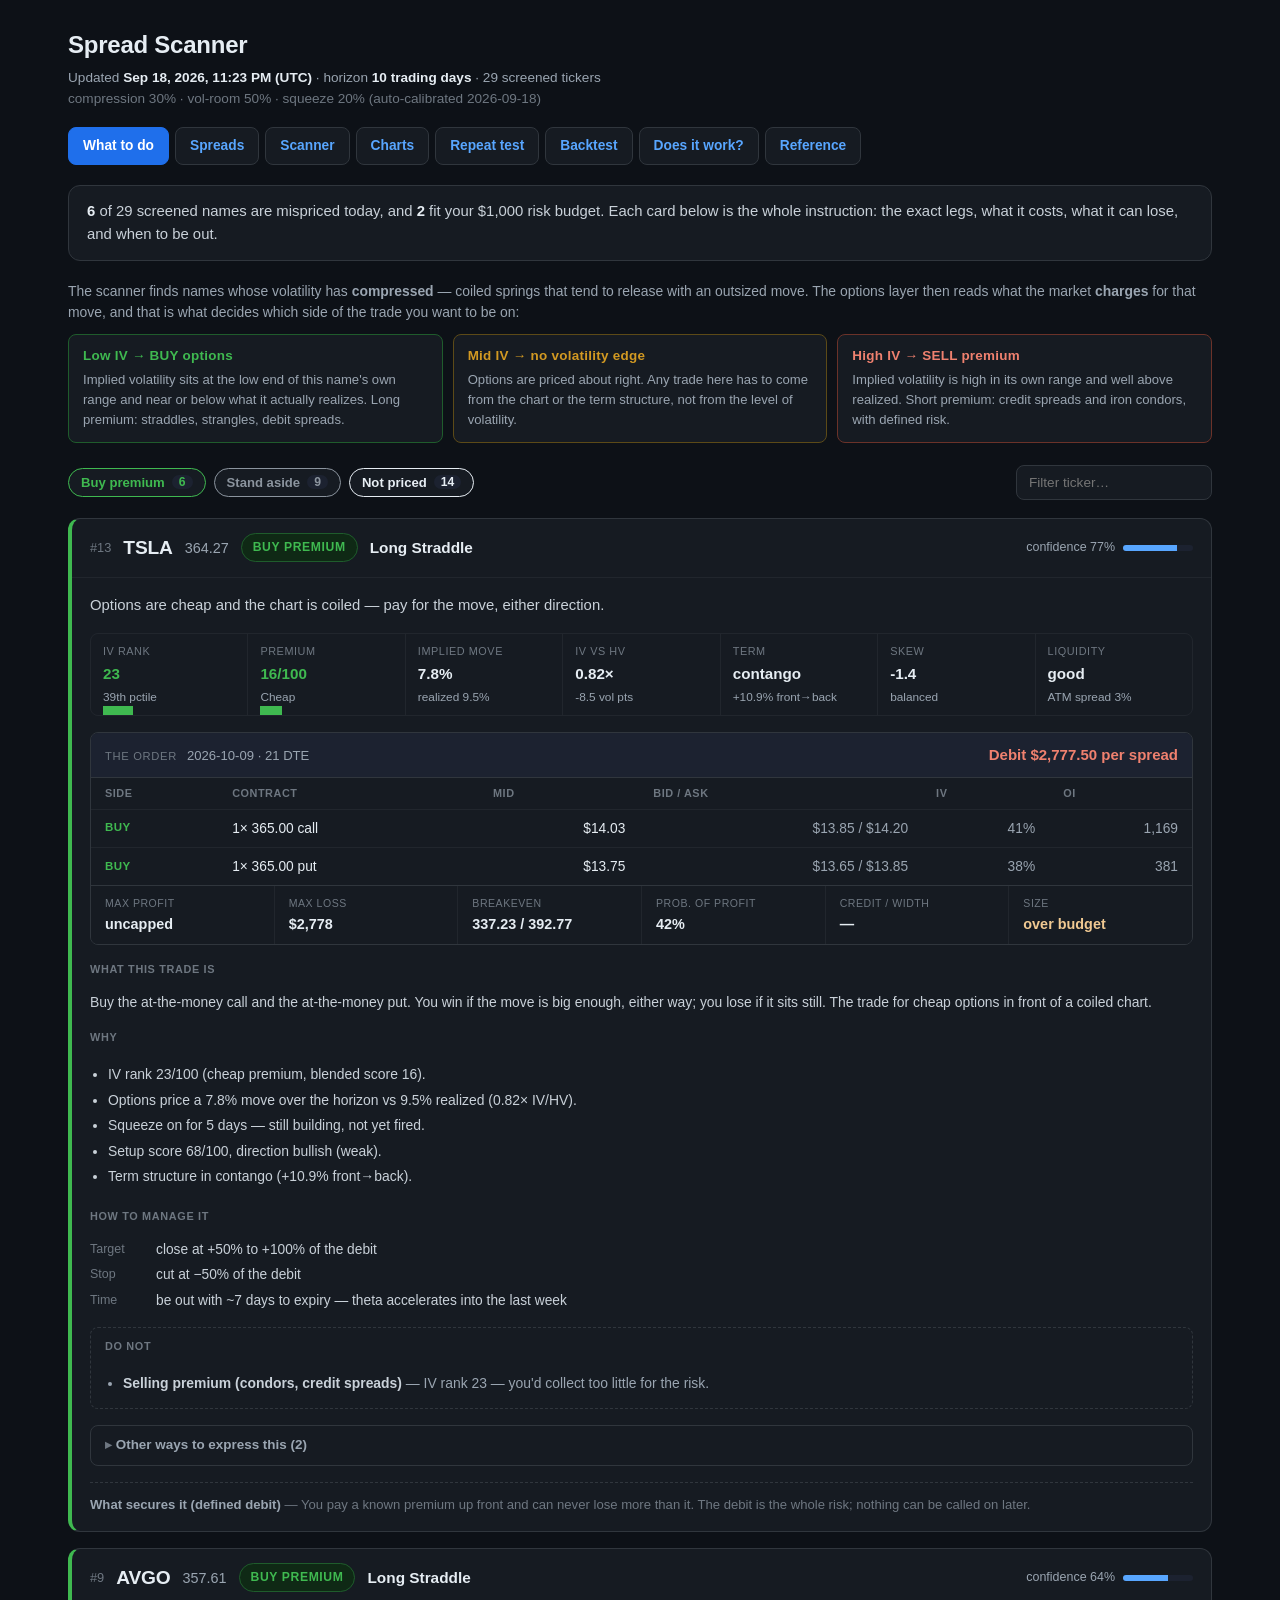
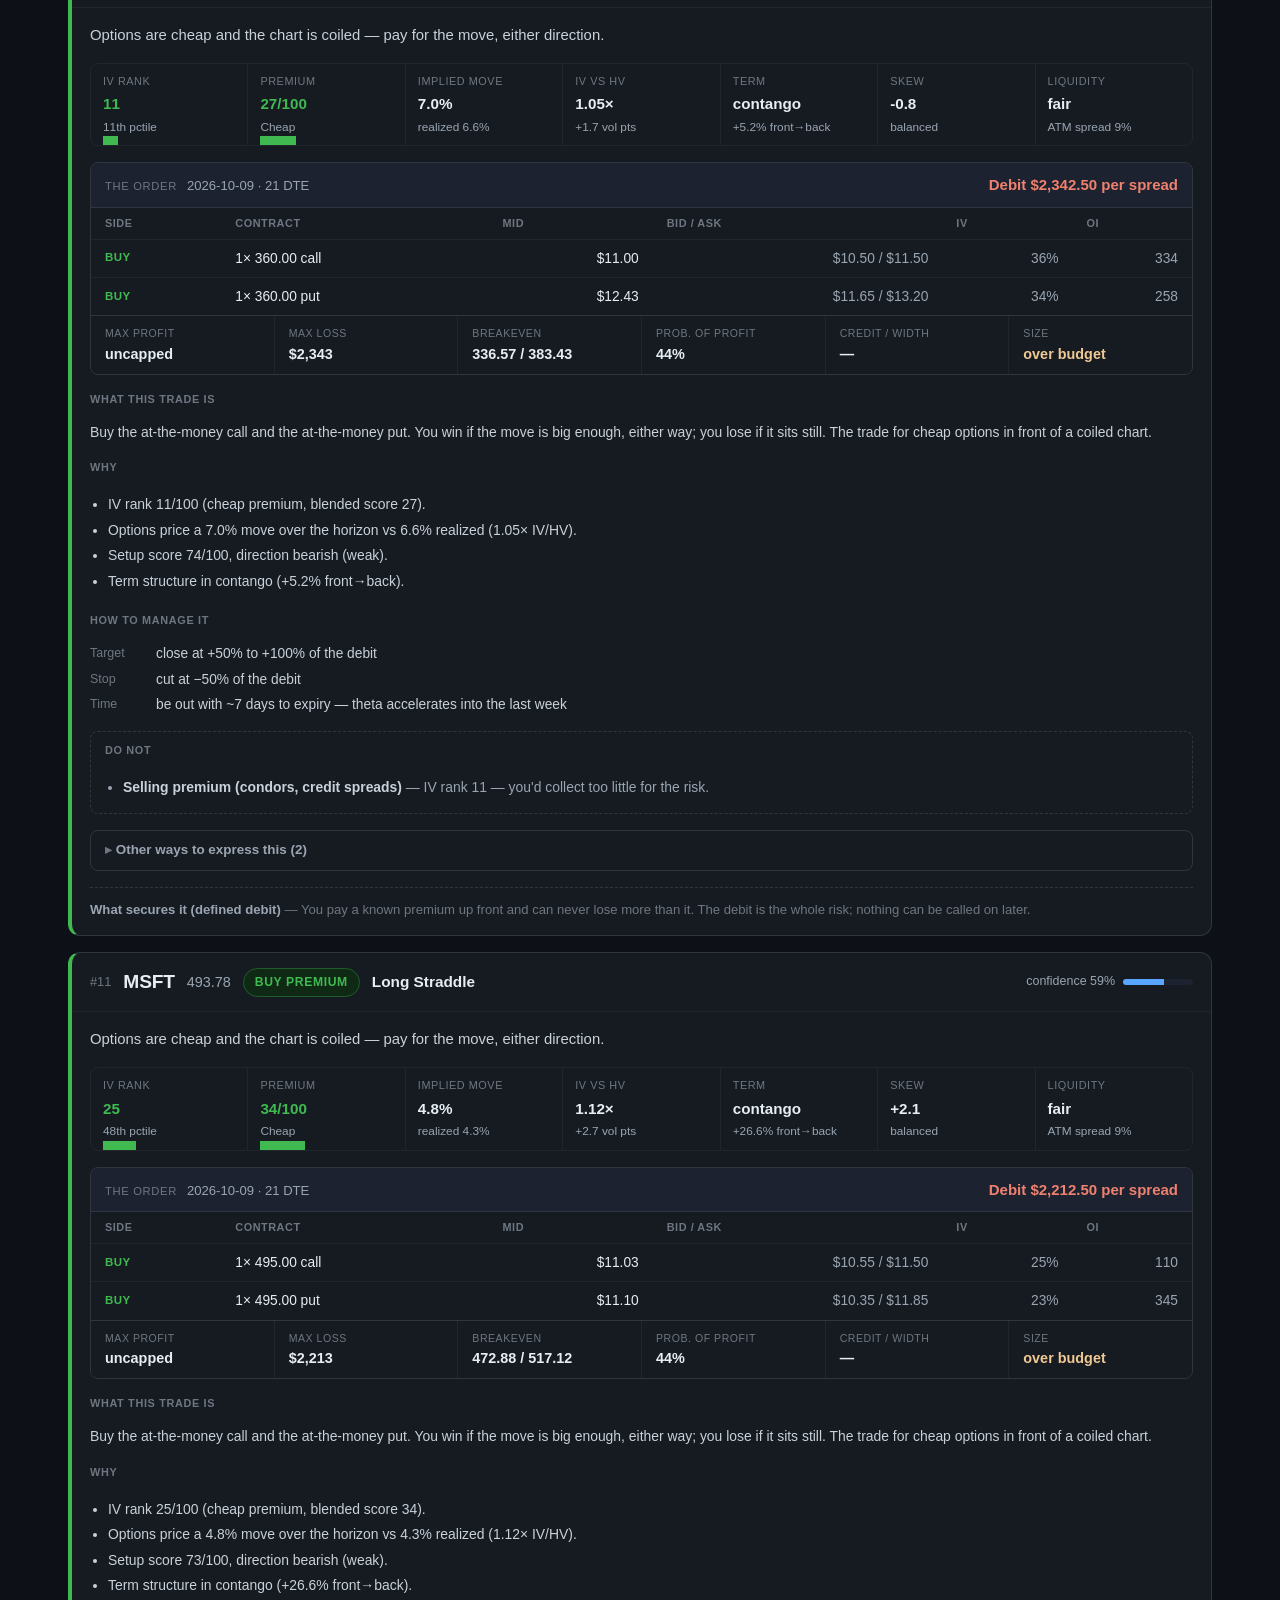
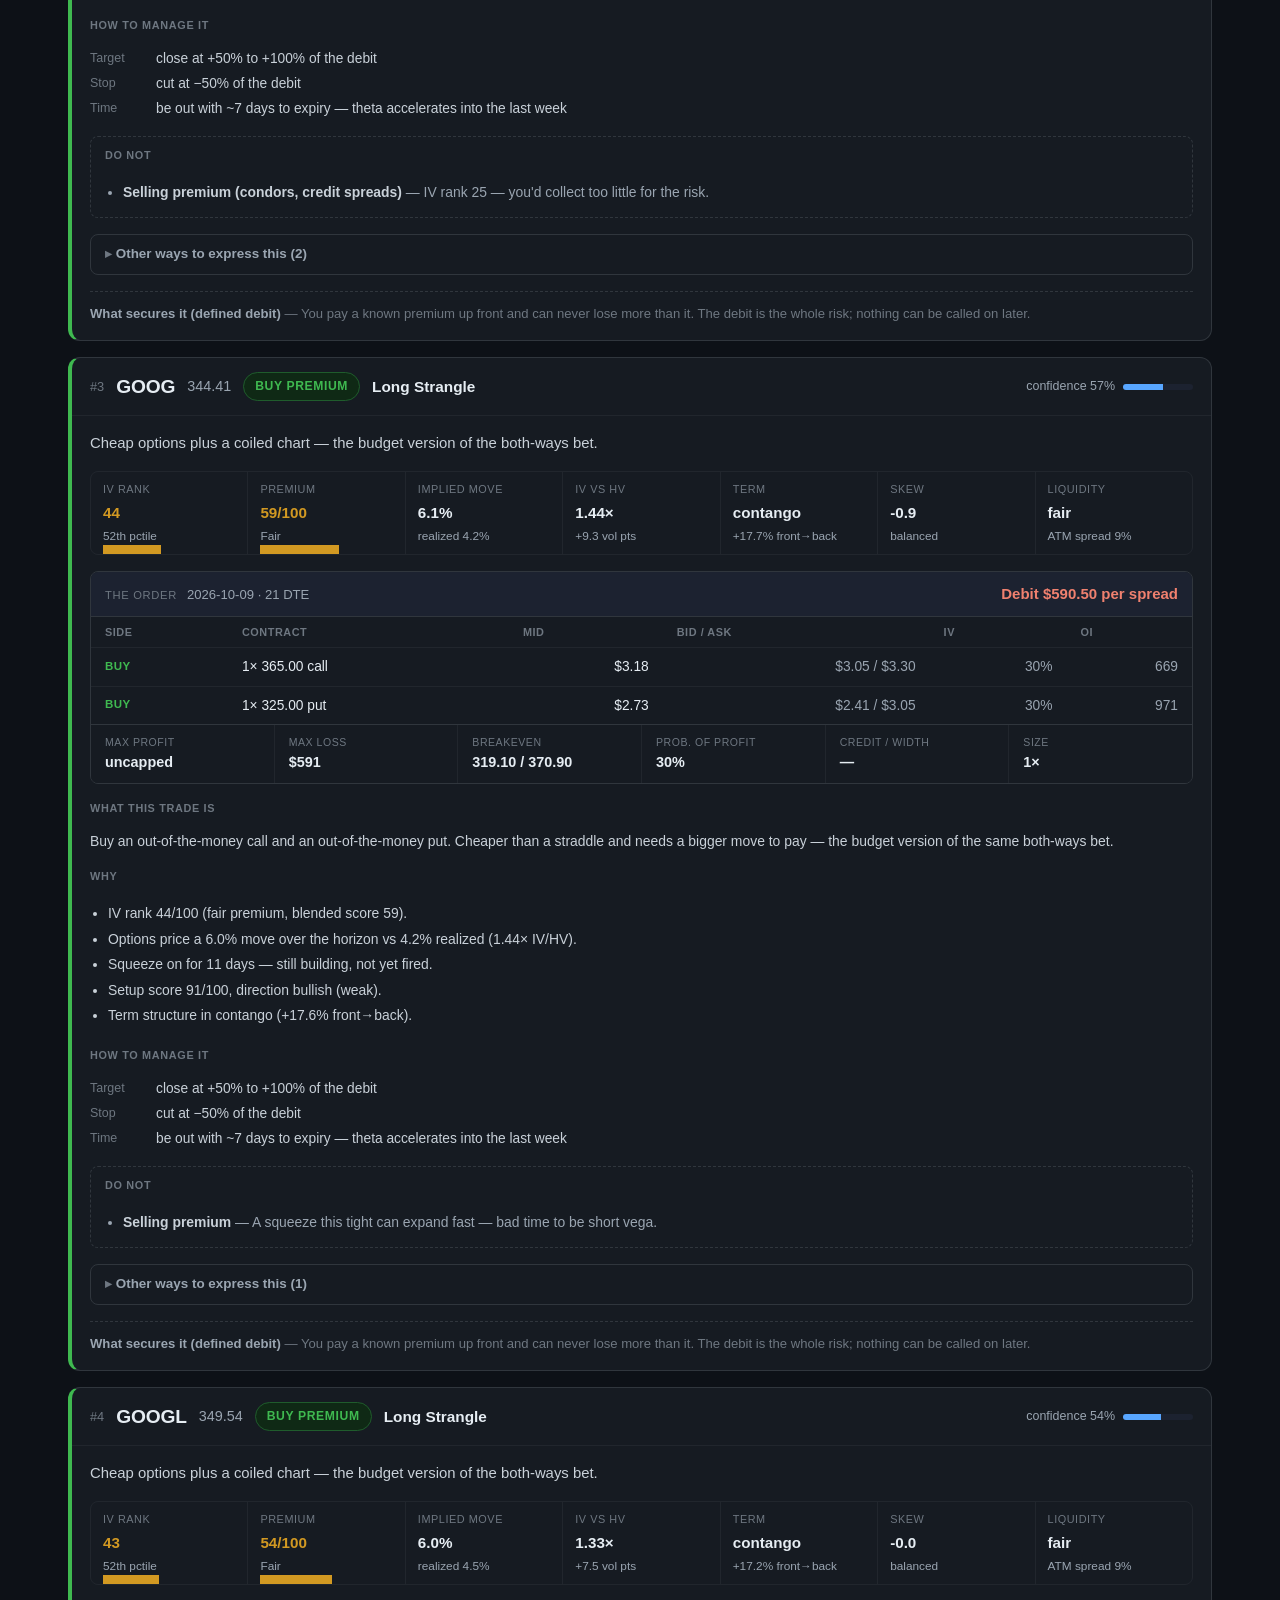
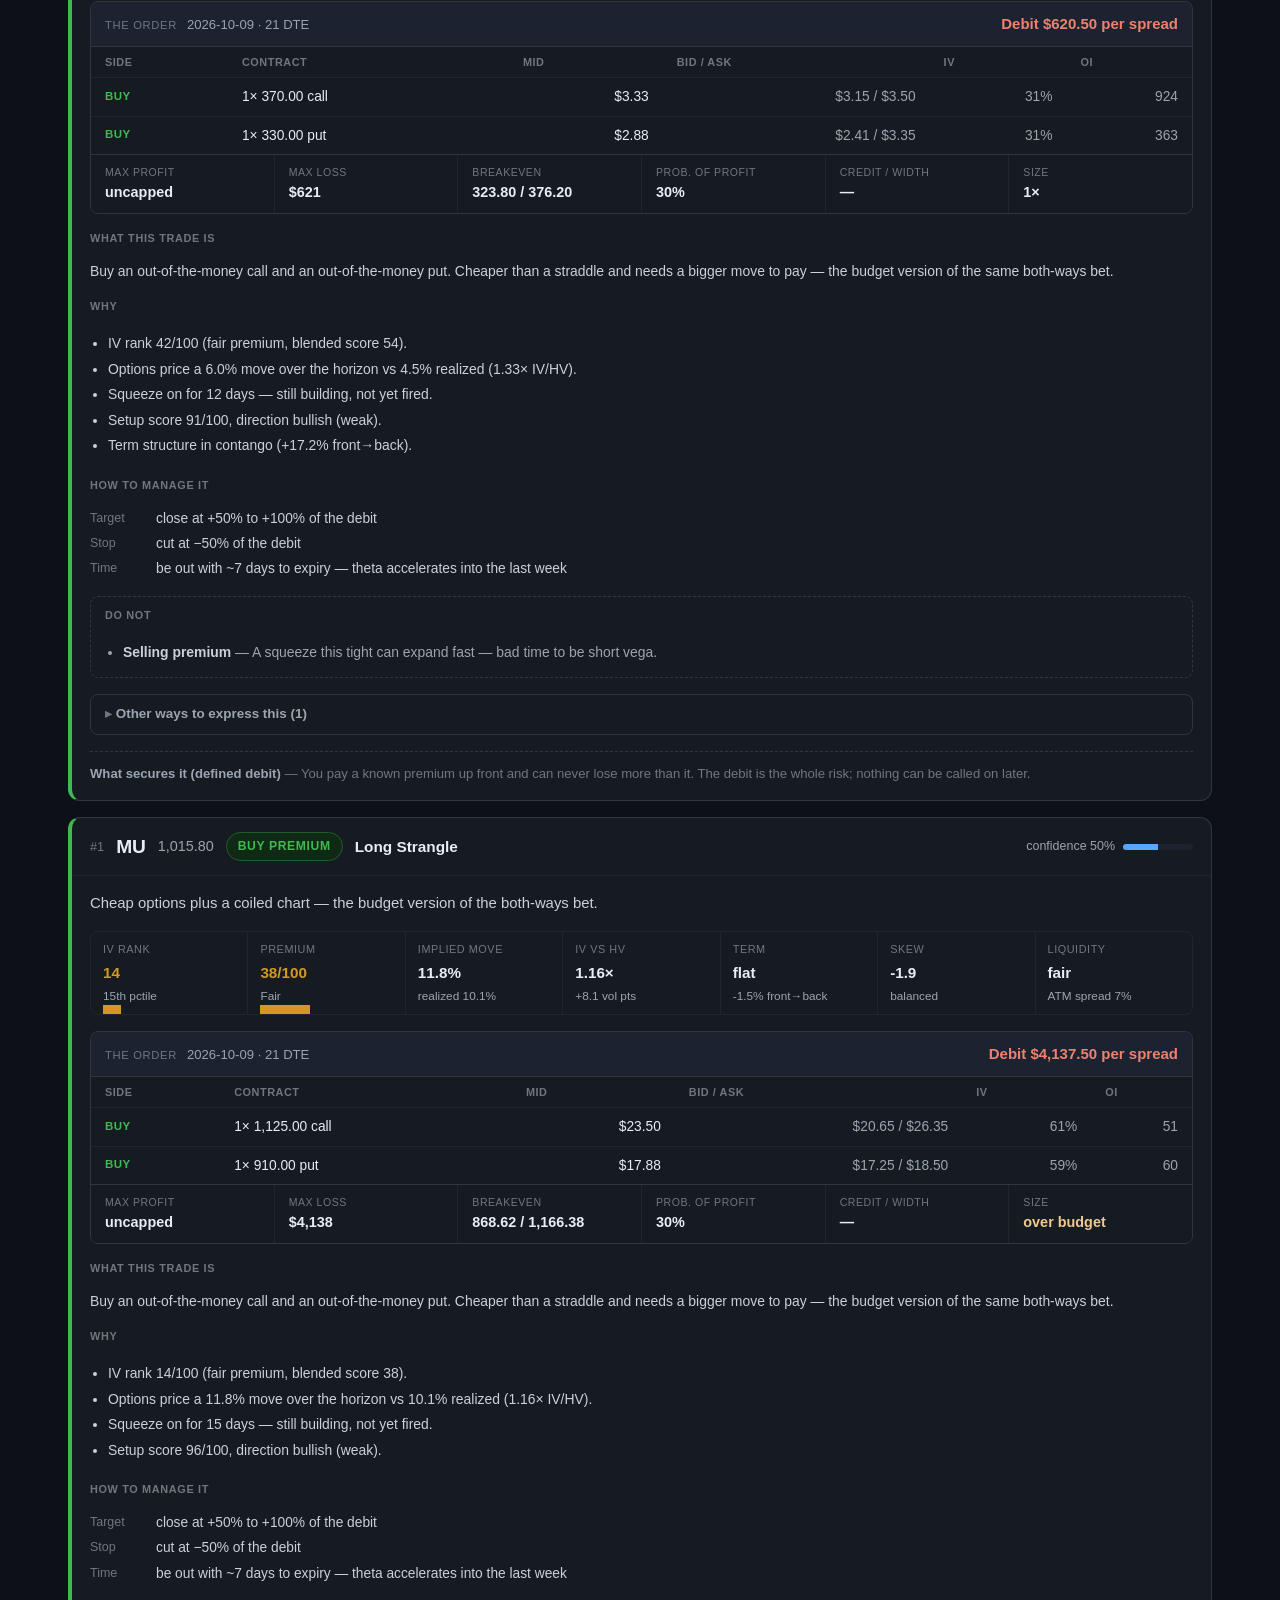
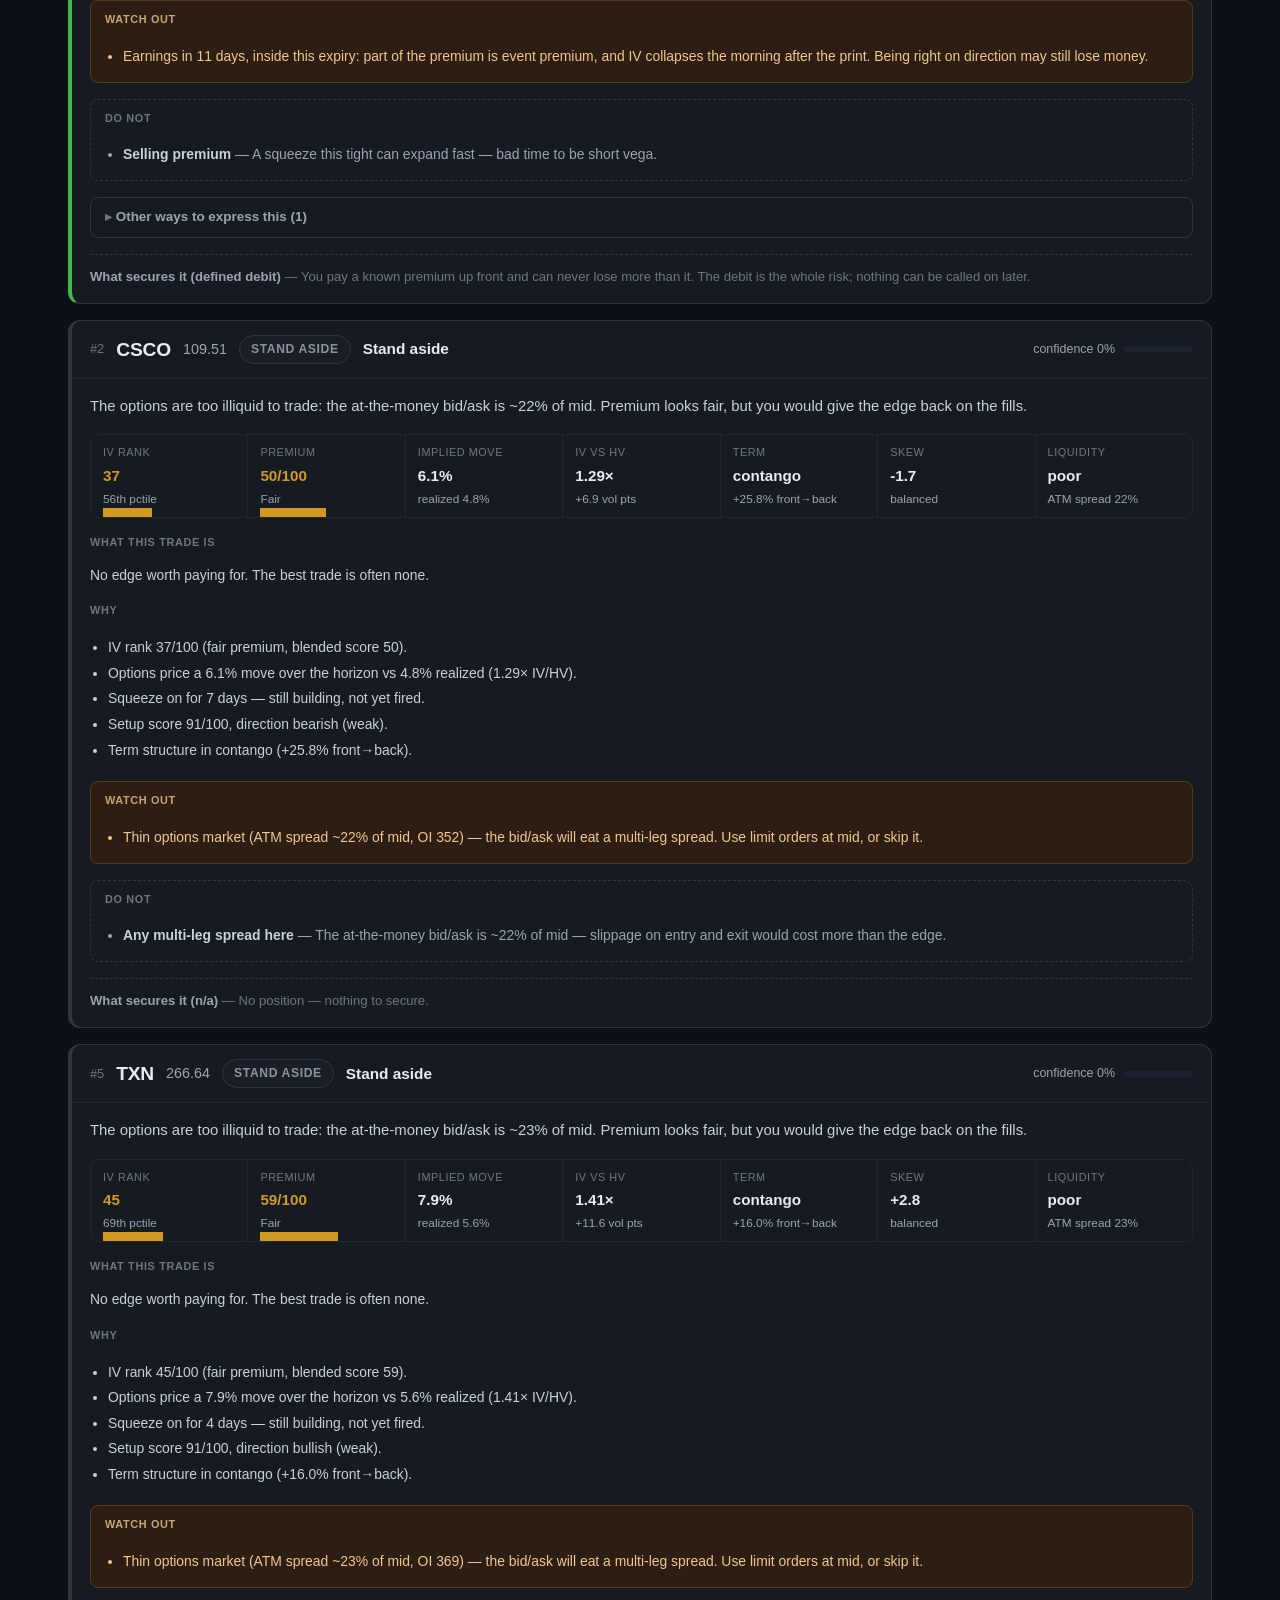
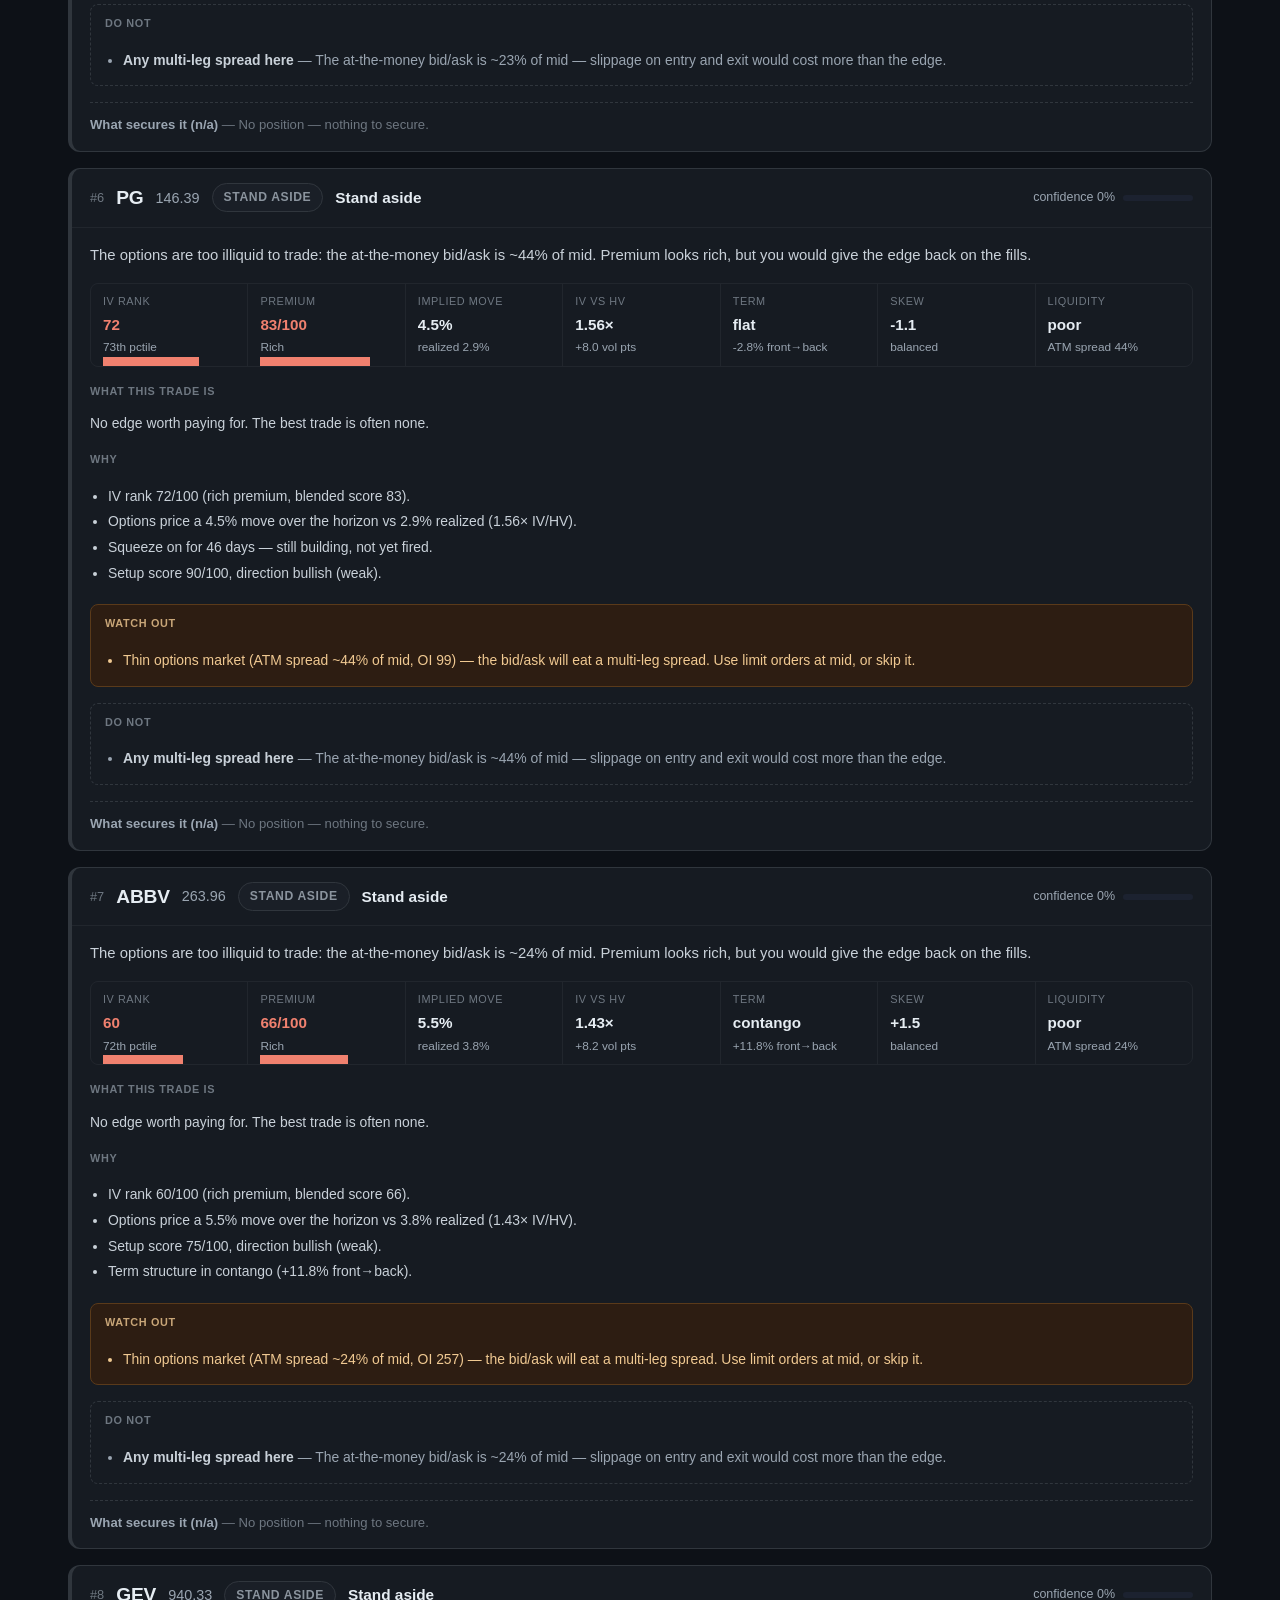
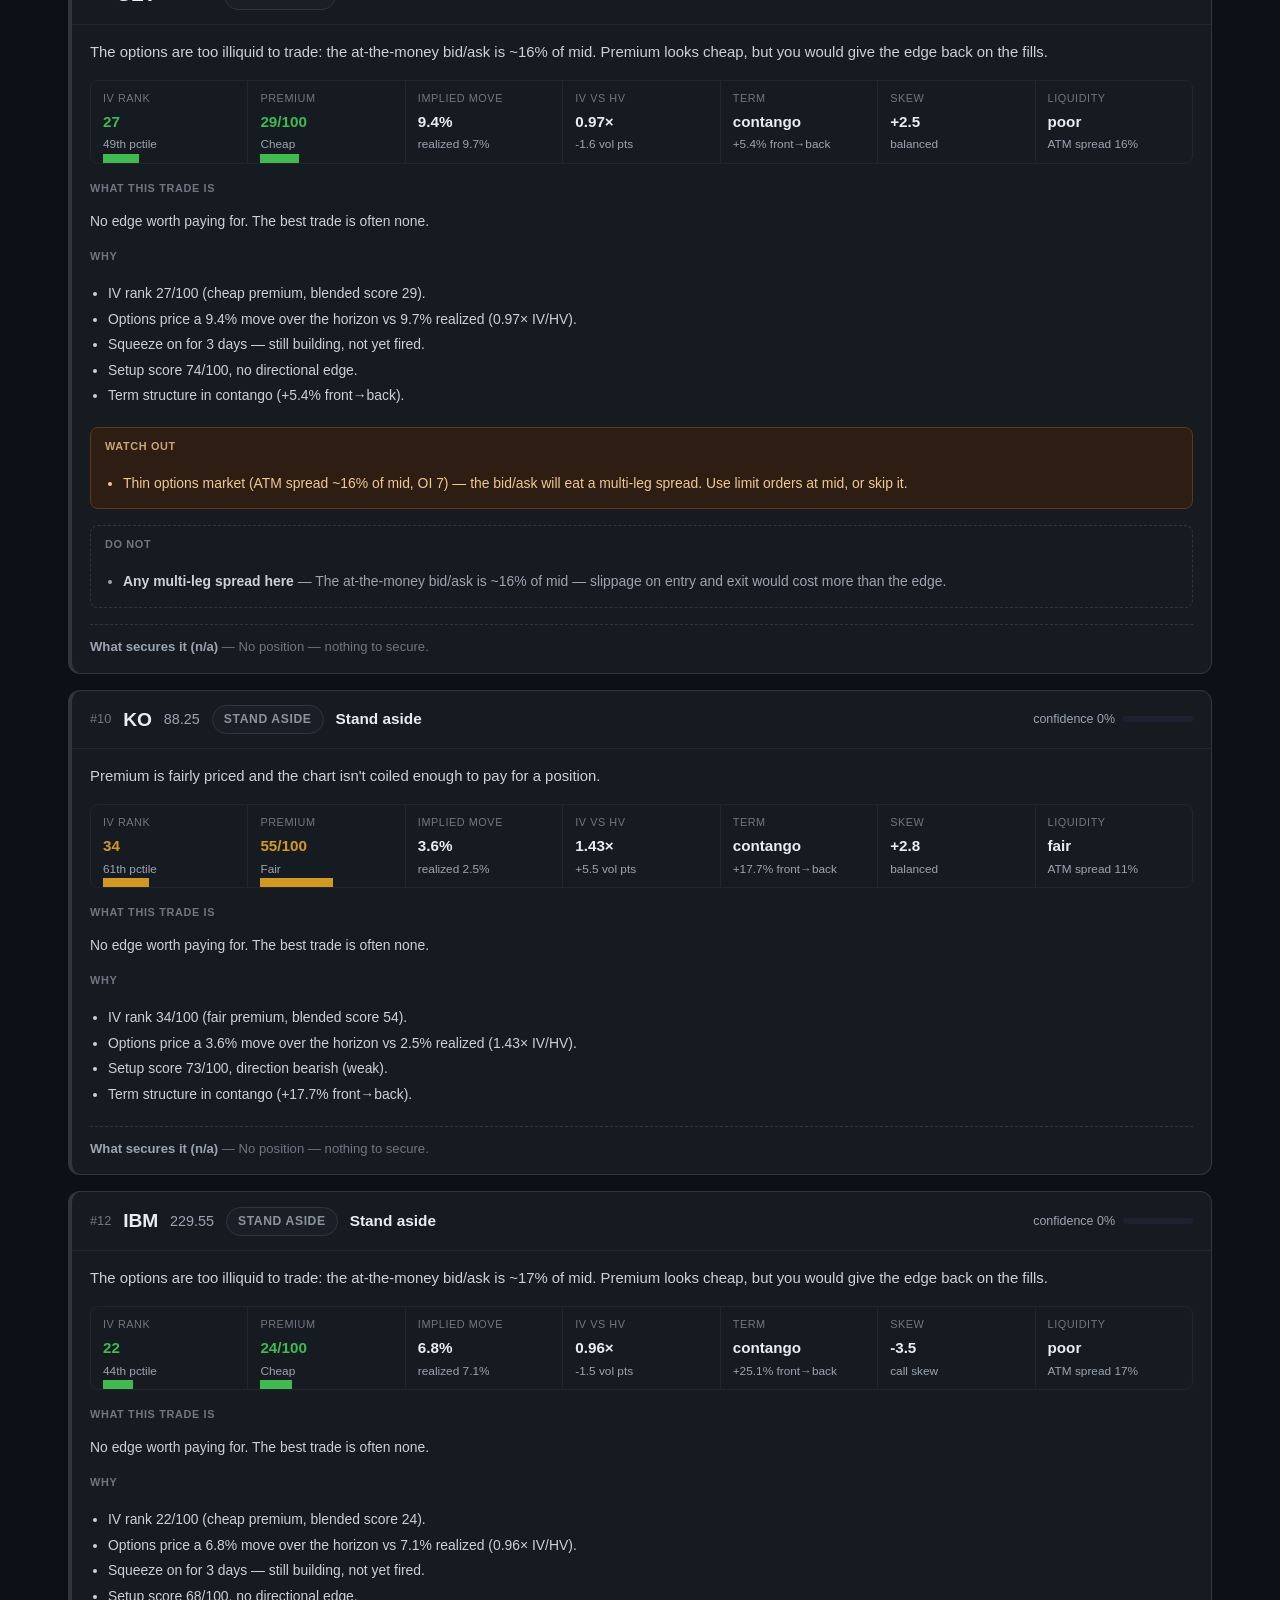
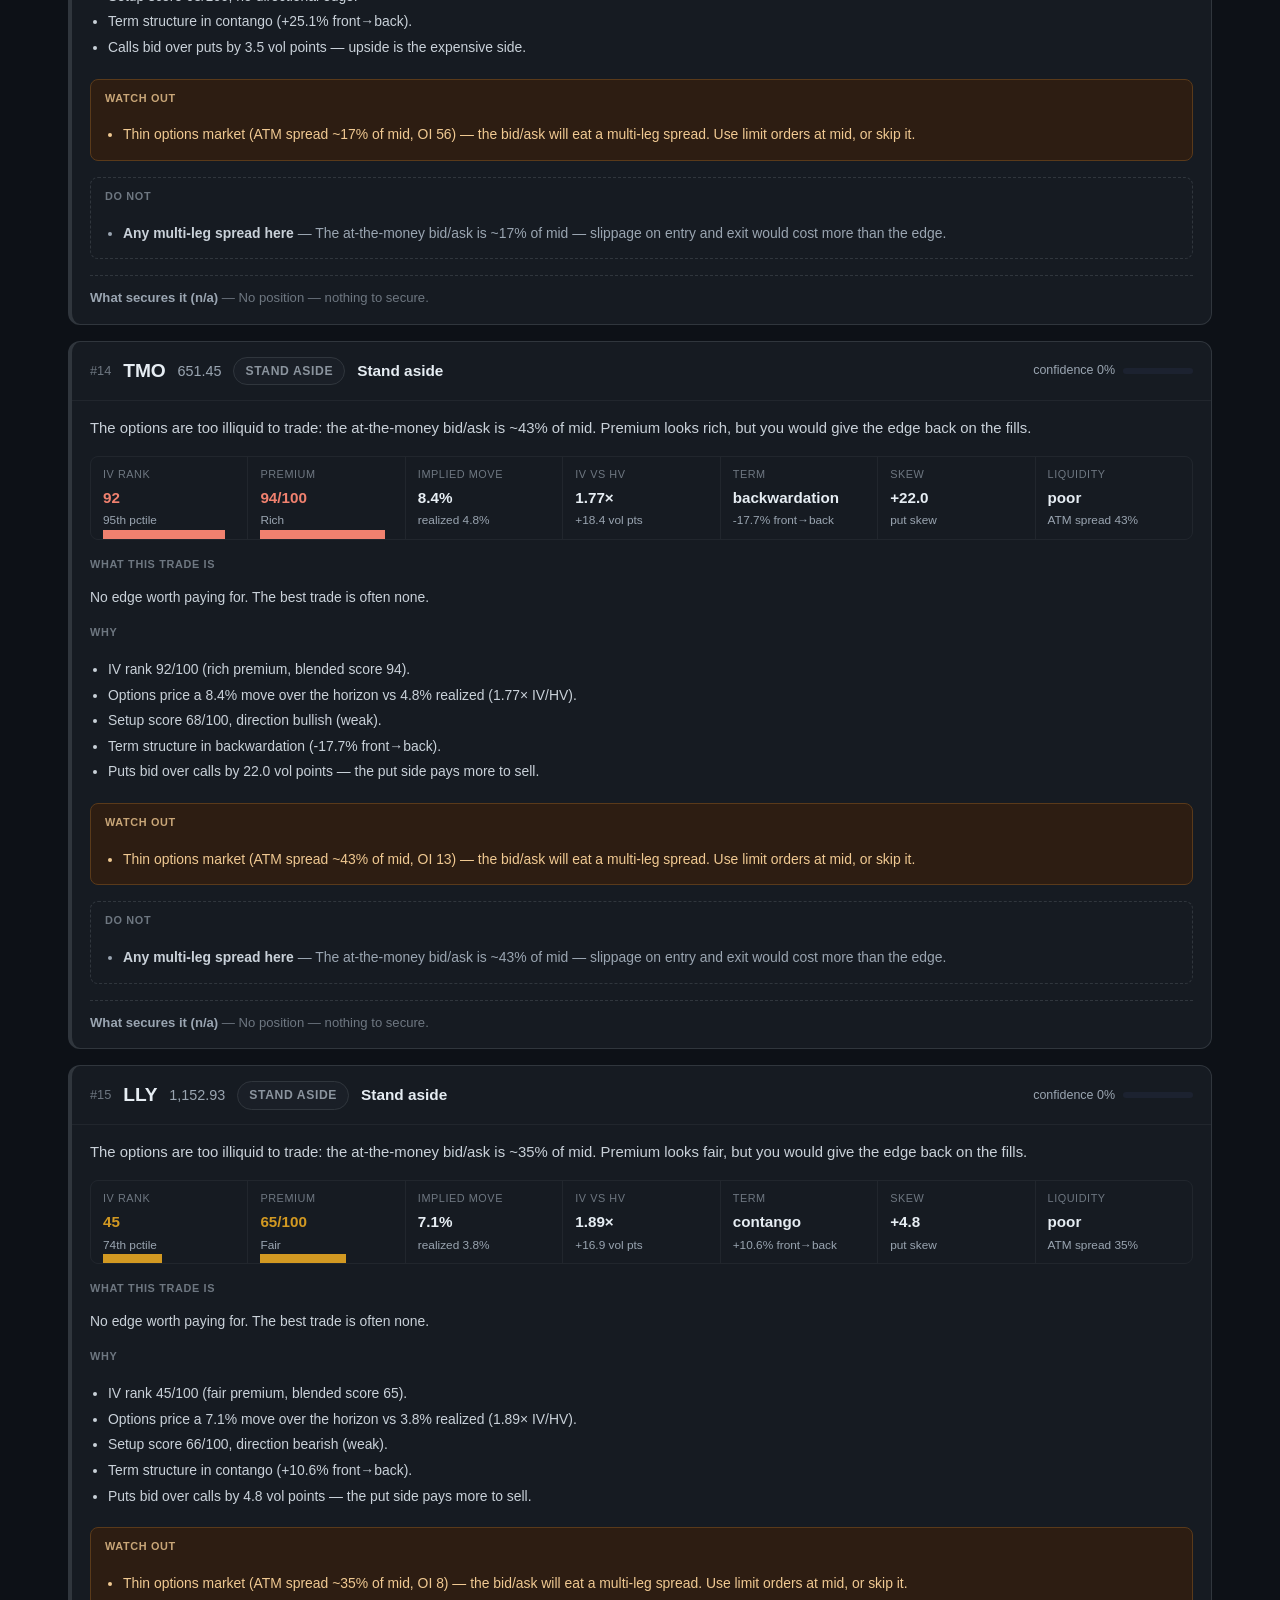
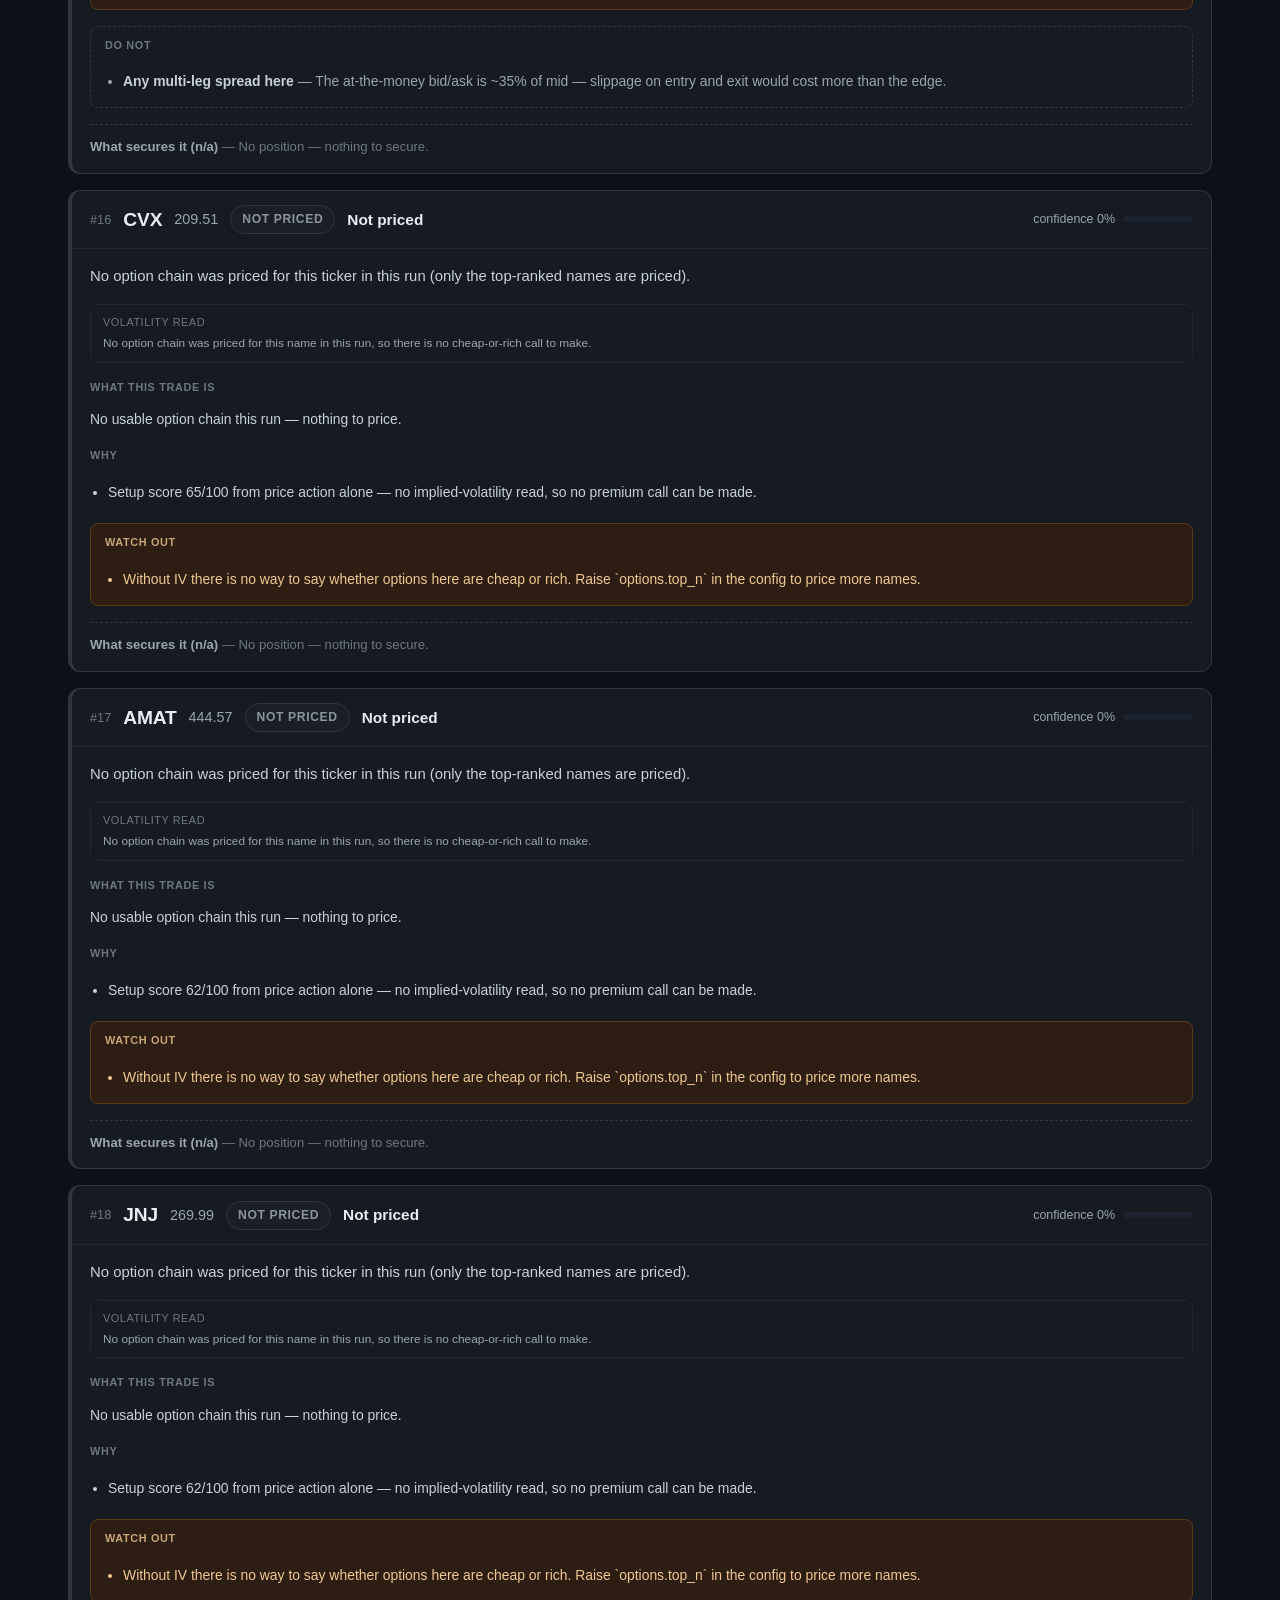
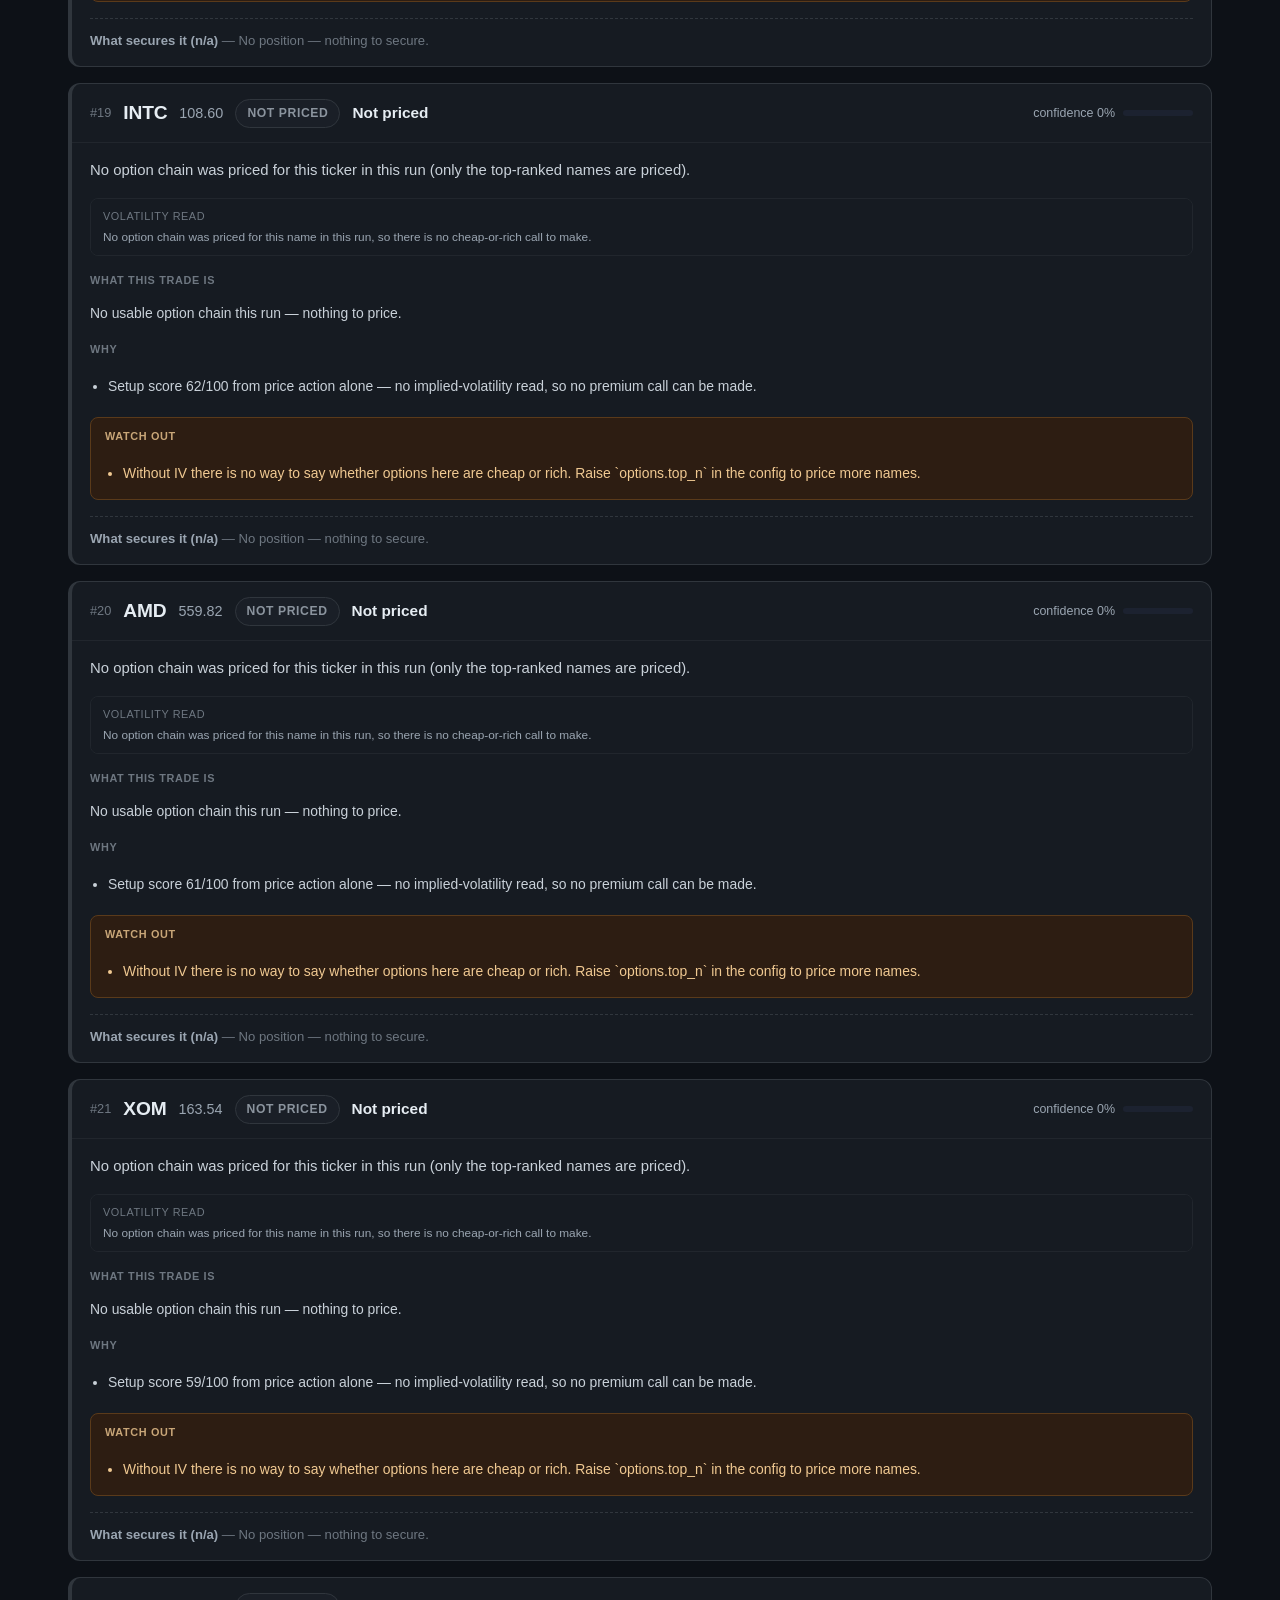
==== public/index.html @ 09052937 "Find the best strategy for each name, and hold out a slice to check it Search every rule at every lo" ====
<!doctype html>
<html lang="en">
<head>
<meta charset="utf-8">
<meta name="viewport" content="width=device-width, initial-scale=1">
<title>Spread Scanner</title>
<meta name="description" content="Volatility-squeeze scanner with an explicit options strategy per name — buy premium when IV is cheap, sell it when IV is rich — plus the ≈13-month spreads priced off the same chains.">
<link rel="stylesheet" href="assets/styles.css">
<link rel="icon" href="data:image/svg+xml,<svg xmlns='http://www.w3.org/2000/svg' viewBox='0 0 32 32'><text y='26' font-size='26'>📈</text></svg>">
</head>
<body>
<div class="wrap">

  <h1>Spread Scanner</h1>
  <div class="meta">
    Updated <b><span id="updated">—</span></b>
    · horizon <b><span id="horizon">—</span></b>
    · <span id="scanned">—</span>
    <br><span class="faint" id="weights"></span>
  </div>

  <div class="notice" id="schema-warning" hidden></div>
  <div class="notice" id="universe-warning" hidden></div>
  <!-- `annotate` mode keeps the names that fail the compliance screen. This is
       what says so; without it they are indistinguishable from the rest. -->
  <div class="notice" id="screen-warning" hidden></div>

  <!-- Each tab names the panel it controls and each panel names its tab, so a
       screen reader announces the pair rather than a row of unlabelled regions.
       Arrow keys move between them (see showTab in app.js). -->
  <nav class="tabs" role="tablist" aria-label="Views">
    <button id="tab-playbook" data-tab="playbook" role="tab" aria-selected="true" aria-controls="panel-playbook">What to do</button>
    <button id="tab-spreads" data-tab="spreads" role="tab" aria-selected="false" aria-controls="panel-spreads">Spreads</button>
    <button id="tab-scanner" data-tab="scanner" role="tab" aria-selected="false" aria-controls="panel-scanner">Scanner</button>
    <button id="tab-charts" data-tab="charts" role="tab" aria-selected="false" aria-controls="panel-charts">Charts</button>
    <button id="tab-repeat" data-tab="repeat" role="tab" aria-selected="false" aria-controls="panel-repeat">Repeat test</button>
    <button id="tab-backtest" data-tab="backtest" role="tab" aria-selected="false" aria-controls="panel-backtest">Backtest</button>
    <button id="tab-validation" data-tab="validation" role="tab" aria-selected="false" aria-controls="panel-validation">Does it work?</button>
    <button id="tab-reference" data-tab="reference" role="tab" aria-selected="false" aria-controls="panel-reference">Reference</button>
  </nav>

  <div id="loading" class="loading">Loading the latest scan…</div>

  <div id="app" hidden>

    <!-- ------------------------------------------------------ what to do -->
    <section id="panel-playbook" class="panel" data-tab="playbook" role="tabpanel" aria-labelledby="tab-playbook">
      <div class="lede" id="summary"></div>

      <p class="dim" style="font-size:.87rem;margin:0 0 10px">
        The scanner finds names whose volatility has <b>compressed</b> — coiled springs that tend to
        release with an outsized move. The options layer then reads what the market <b>charges</b> for
        that move, and that is what decides which side of the trade you want to be on:
      </p>
      <div class="rulebar" id="rulebar"></div>

      <div class="filters" id="filters"></div>
      <div class="cards" id="cards"></div>

      <div class="disclaimer" id="disclaimer"></div>
    </section>

    <!-- -------------------------------------------------------- spreads -->
    <section id="panel-spreads" class="panel" data-tab="spreads" role="tabpanel" aria-labelledby="tab-spreads" hidden>
      <div class="lede">
        Every <b>≈13-month spread</b> the chains support — the same names, held for a year instead of
        a fortnight. Out here <b>time decay barely works for you</b> and the level of implied
        volatility does most of the moving, so none of these are income trades: they are directional
        positions with a defined cost. Click any row for the full legs, the management rules and the
        caveats for that name.
      </div>
      <div class="meta" id="spreadmeta"></div>
      <div class="filters" id="spreadfilters"></div>
      <div id="spreadtable"></div>
      <p class="faint" style="font-size:.82rem;margin-top:12px">
        Long-dated options are listed on January cycles, so the expiry nearest 13 months out can sit
        anywhere from ~9 to ~18 months away. The real days-to-expiry is in every row.
      </p>
    </section>

    <!-- -------------------------------------------------------- scanner -->
    <section id="panel-scanner" class="panel" data-tab="scanner" role="tabpanel" aria-labelledby="tab-scanner" hidden>
      <div class="lede">
        The ranked table behind the cards. <b>Score</b> is how coiled the chart is; <b>Premium</b> is
        how rich the options are. High score with a low premium score is the cleanest buy-premium
        setup; high score with a high premium score is the cleanest sell-premium setup. Click any
        header to sort.
      </div>
      <div id="scantable"></div>
      <p class="faint" style="font-size:.82rem;margin-top:12px">
        Raw data: <a href="data/scan.json">scan.json</a> · <a href="data/signals.csv">signals.csv</a>
      </p>
    </section>

    <!-- --------------------------------------------------------- charts -->
    <section id="panel-charts" class="panel" data-tab="charts" role="tabpanel" aria-labelledby="tab-charts" hidden>
      <div class="filters" id="chartviews">
        <button class="chip" data-view="prices" aria-pressed="true">Price history</button>
        <button class="chip" data-view="seasonality" aria-pressed="false">Seasonality</button>
      </div>

      <div data-view="prices">
        <div class="lede">
          Closing price for every screened name over the <b>recent window</b> — shorter than the history
          behind the Seasonality view, because a range and a high/low are a read on where a name sits
          now. Faint vertical lines mark each <b>calendar-year boundary</b>, so you can read the move
          year to year. The badge is the trailing twelve-month change.
        </div>
        <div class="meta" id="chartmeta"></div>
        <div class="grid-cards" id="chartgrid"><p class="loading">Loading price history…</p></div>
      </div>

      <div data-view="seasonality" hidden>
        <div class="lede">
          The same history cut by <b>calendar month</b> instead of by date: every whole month in the
          window becomes one return, and those returns are grouped into twelve buckets. It answers
          <b>when in the year</b> these names have tended to rise and fall — useful for timing an entry
          you were going to make anyway, or for knowing which month you are fighting.
        </div>
        <div class="meta" id="seasonmeta"></div>
        <div id="seasonbody"><p class="loading">Loading the month tables…</p></div>
      </div>
    </section>

    <!-- ---------------------------------------------------- repeat test -->
    <section id="panel-repeat" class="panel" data-tab="repeat" role="tabpanel" aria-labelledby="tab-repeat" hidden>
      <div class="lede">
        One trade, placed in the <b>same week every year</b>. Set the week you would buy, how long
        you would hold it and how far the name has to move — this counts the years that
        <b>closed</b> past that move against the years that did not, over the same weekly
        history behind the Charts tab. The verdict is the <b>exit</b>: eight weeks at +1% asks
        whether the name is 1% up at the close of week eight, not whether it got there and gave
        it back. Whether it was ever touched is reported beside it, never as it.
        <br>The target can be <b>zero or negative</b>. An in-the-money vertical is already past
        its breakeven at today's price, so its real question is <i>did it hold up</i> rather than
        <i>did it travel</i> — set −3% and this counts the years that closed no worse than 3%
        down.
        <br>A target is a <b>distance, not a level</b>: $250 meant something very different in 2016,
        so you set a percentage and each year's target price is worked out from that year's own
        entry. Every one of them is in the table.
      </div>

      <div class="controls" id="repeatcontrols">
        <label class="ctl"><span>Name</span><select id="rp-ticker"></select></label>
        <div class="ctl">
          <span>Direction</span>
          <div class="filters" role="group" aria-label="Target direction" id="rp-dir">
            <button class="chip buy" data-dir="up" aria-pressed="true">Up ↑</button>
            <button class="chip sell" data-dir="down" aria-pressed="false">Down ↓</button>
          </div>
        </div>
        <!-- A div, not a label, because the heat strip below the slider carries a
             button and a label may not contain one. The caption keeps the input's
             accessible name via aria-labelledby. -->
        <div class="ctl wide">
          <span id="rp-weekcap">Buy week — <b id="rp-weeklabel">37</b></span>
          <input id="rp-week" type="range" min="1" max="53" step="1" value="37"
                 aria-labelledby="rp-weekcap">
          <div id="rp-heat" class="heatstack"></div>
        </div>
        <label class="ctl"><span>Hold, weeks</span>
          <input id="rp-hold" type="number" min="1" max="52" step="1" value="8"></label>
        <label class="ctl"><span>Target move by exit, %</span>
          <input id="rp-target" type="number" min="-95" max="300" step="0.5" value="8"></label>
        <label class="ctl"><span>Years to repeat</span>
          <input id="rp-years" type="number" min="2" max="25" step="1" value="10"></label>
      </div>

      <div id="repeatbody"><p class="loading">Loading the weekly history…</p></div>

      <!-- Optional: the same years, priced as an option. Off by default — it is
           a second question, and the one number it needs is one this repo does
           not hold, so it is opened deliberately rather than shown to everyone
           who lands on the tab. -->
      <div class="moneyhead">
        <label class="toggle">
          <input id="sp-on" type="checkbox">
          <span>Price it — real cash in, cash out, net</span>
        </label>
      </div>

      <div id="spreadsection" hidden>
        <div class="notice">
          <b>The debit is yours, not the market's.</b> This repo holds ten years of stock bars
          and no option history, so nothing here can look up what this really cost in
          October 2018 — you set it below and it is held constant across every year. In life
          it is not: the debit climbs with implied volatility, and implied volatility climbs
          when the market is frightened, so the years you most want the trade are the years it
          cost most. Everything after that one number is exact — an option held to expiry is
          worth its intrinsic value and that comes from the closes already on this page. The
          <b>breakeven debit</b> in the totals is the number to take to a live quote.
        </div>

        <div class="controls" id="structurecontrols">
          <div class="ctl">
            <span>Structure</span>
            <div class="filters" role="group" aria-label="Option structure" id="sp-structure">
              <button class="chip" data-structure="spread" aria-pressed="true">Debit spread</button>
              <button class="chip" data-structure="single" aria-pressed="false">Single option</button>
            </div>
          </div>
        </div>

        <div class="controls" id="spreadcontrols">
          <label class="ctl"><span>Long strike, % from entry</span>
            <input id="sp-long" type="number" min="-50" max="100" step="0.5" value="0"></label>
          <label class="ctl" id="sp-short-ctl"><span>Short strike, % from entry</span>
            <input id="sp-short" type="number" min="-50" max="200" step="0.5" value="8"></label>
          <label class="ctl"><span id="sp-debit-label">Debit paid, % of width</span>
            <input id="sp-debit" type="number" min="1" max="99" step="1" value="40"></label>
          <label class="ctl"><span>Contracts</span>
            <input id="sp-contracts" type="number" min="1" max="1000" step="1" value="1"></label>
        </div>

        <div id="moneybody"></div>
      </div>
    </section>

    <!-- ------------------------------------------------------- backtest -->
    <section id="panel-backtest" class="panel" data-tab="backtest" role="tabpanel" aria-labelledby="tab-backtest" hidden>
      <div class="lede">
        A <b>rule</b>, run over every name and every week of the same history the Repeat test
        walks. Pick what would have made you buy — a squeeze, a new high, a close under the
        average — say how long you would hold it and how far it has to move, and this finds
        <b>every time that rule ever fired</b> and counts what the next weeks did.
        <br>The rule is decided on the week's own close and the weeks before it, never on
        anything after, and the trade is entered at that close. The verdict is the <b>exit</b>,
        as on the Repeat test: where the trade closed, not the best price it saw on the way.
        <br><b>The rate on its own means nothing</b> — these names rose over this decade, so
        almost any rule looks good. What this leads with is the <b>edge</b>: the same names,
        hold and target entered on <i>every</i> week, subtracted from the rule's own record.
        A rule that beats that gap picked the weeks; a rule that does not was just holding the
        market.
      </div>

      <div class="controls" id="btcontrols">
        <label class="ctl wide"><span>Rule</span><select id="bt-rule"></select></label>
        <label class="ctl" id="bt-look-ctl"><span id="bt-look-label">Lookback, weeks</span>
          <input id="bt-look" type="number" min="2" max="52" step="1" value="8"></label>
        <!-- A second rule, ANDed with the first. Its own lookback, because the
             same number means a range window to one rule and a moving average
             to the other. -->
        <label class="ctl wide"><span>And also</span><select id="bt-also"></select></label>
        <label class="ctl" id="bt-alsolook-ctl" hidden>
          <span id="bt-alsolook-label">Lookback, weeks</span>
          <input id="bt-alsolook" type="number" min="2" max="52" step="1" value="20"></label>
        <div class="ctl">
          <span>Direction</span>
          <div class="filters" role="group" aria-label="Target direction" id="bt-dir">
            <button class="chip buy" data-dir="up" aria-pressed="true">Up ↑</button>
            <button class="chip sell" data-dir="down" aria-pressed="false">Down ↓</button>
          </div>
        </div>
        <label class="ctl"><span>Hold, weeks</span>
          <input id="bt-hold" type="number" min="1" max="52" step="1" value="8"></label>
        <label class="ctl"><span>Target move by exit, %</span>
          <input id="bt-target" type="number" min="-95" max="300" step="0.5" value="8"></label>
        <label class="ctl"><span>History, years</span>
          <input id="bt-years" type="number" min="1" max="25" step="1" value="10"></label>
        <label class="ctl"><span>Name, for the trade list</span>
          <select id="bt-ticker"></select></label>
        <div class="ctl wide">
          <label class="toggle">
            <input id="bt-overlap" type="checkbox">
            <span>Count every firing, even inside a running trade</span>
          </label>
          <span class="heatnote" id="bt-overlap-note">Off, one position at a time — what you
            could actually have held.</span>
        </div>
      </div>

      <div id="backtestbody"><p class="loading">Loading the weekly history…</p></div>

      <!-- Optional: the same rule at every hold and every lookback. Off by
           default — it is forty-odd runs of the thing above, and it answers a
           second question ("is the cell I picked a ridge or a fluke?") rather
           than the one the controls ask. -->
      <div class="moneyhead">
        <label class="toggle">
          <input id="bt-sweep-on" type="checkbox">
          <span>Sweep the dials — every hold against every lookback</span>
        </label>
      </div>

      <div id="sweepsection" hidden>
        <div id="sweepbody"></div>
      </div>

      <!-- Optional: search every combination for the best one per name. Off by
           default, and deliberately not the tab's headline: it is a data-mining
           exercise, and the only thing that makes it honest — the holdout — is
           reported above the crown rather than under it. -->
      <div class="moneyhead">
        <label class="toggle">
          <input id="bs-on" type="checkbox">
          <span>Find the best strategy for each name</span>
        </label>
        <span class="heatnote" id="bs-note">Searches every rule, lookback, hold and
          direction on the older part of the history, then reports what the winner did
          on the rest.</span>
      </div>

      <div id="bssection" hidden>
        <div id="bsbody"><p class="loading">Searching…</p></div>
      </div>

      <!-- Optional: the same trades, priced as an option. The same arrangement
           and the same caveat as the Repeat test's money section, and the same
           arithmetic — it calls trial.js rather than keeping a second copy. -->
      <div class="moneyhead">
        <label class="toggle">
          <input id="bm-on" type="checkbox">
          <span>Price it — real cash in, cash out, net</span>
        </label>
      </div>

      <div id="bmsection" hidden>
        <div class="notice">
          <b>The debit is yours, not the market's.</b> This repo holds ten years of stock
          bars and no option history, so nothing here can look up what one of these
          really cost on the week it opened — you set it below and it is held constant
          across every trade. In life it is not: the debit climbs with implied volatility,
          and implied volatility climbs when the market is frightened. That bites harder
          here than on the Repeat test, because a rule like the squeeze <i>selects</i> for
          a volatility regime, so its trades are not a random sample of what options cost.
          Everything after that one number is exact. The <b>breakeven debit</b> in the
          totals is the number to take to a live quote.
        </div>

        <div class="controls" id="bmstructure">
          <div class="ctl">
            <span>Structure</span>
            <div class="filters" role="group" aria-label="Option structure" id="bm-structure">
              <button class="chip" data-structure="spread" aria-pressed="true">Debit spread</button>
              <button class="chip" data-structure="single" aria-pressed="false">Single option</button>
            </div>
          </div>
        </div>

        <div class="controls" id="bmcontrols">
          <label class="ctl"><span>Long strike, % from entry</span>
            <input id="bm-long" type="number" min="-50" max="100" step="0.5" value="0"></label>
          <label class="ctl" id="bm-short-ctl"><span>Short strike, % from entry</span>
            <input id="bm-short" type="number" min="-50" max="200" step="0.5" value="8"></label>
          <label class="ctl"><span id="bm-debit-label">Debit paid, % of width</span>
            <input id="bm-debit" type="number" min="1" max="99" step="1" value="40"></label>
          <label class="ctl"><span>Contracts</span>
            <input id="bm-contracts" type="number" min="1" max="1000" step="1" value="1"></label>
        </div>

        <div id="bmbody"></div>
      </div>
    </section>

    <!-- ----------------------------------------------------- validation -->
    <section id="panel-validation" class="panel" data-tab="validation" role="tabpanel" aria-labelledby="tab-validation" hidden>
      <div id="validation-body">
        <h2 style="margin-top:0">Does the Setup Score work?</h2>
        <!-- Not id="backtest": the fragment "#backtest" now names the Backtest
             tab, and a matching element id would make the browser scroll here
             instead of showing it. Same reason as #playbook below. -->
        <div id="score-backtest"><p class="loading">Loading backtest…</p></div>
        <h2>How the weights were set</h2>
        <div id="calibration"><p class="loading">Loading calibration…</p></div>
      </div>
    </section>

    <!-- ------------------------------------------------------ reference -->
    <section id="panel-reference" class="panel" data-tab="reference" role="tabpanel" aria-labelledby="tab-reference" hidden>
      <div class="lede">
        Every definition below ships inside <code>data/scan.json</code> alongside the numbers it
        describes, so an explanation here can never drift from the field it explains.
      </div>
      <h2 style="margin-top:0">What the numbers mean</h2>
      <div id="glossary"></div>
      <h2>The strategies</h2>
      <!-- Not id="playbook": the fragment "#playbook" now names the first tab,
           and a matching element id would make the browser scroll to this one. -->
      <div id="strategy-list"></div>
      <h2>How the pipeline works</h2>
      <div class="cols">
        <div class="panelcard">
          <h3>Backend — data only</h3>
          <p>Each weekday after the US close a GitHub Action fetches the ETF holdings that define
          the universe, re-screens them on industry plus debt and cash ratios, downloads daily prices,
          recomputes the indicators without look-ahead, reads the option chains for the top-ranked
          names — the front month and a ≈13-month expiry — runs both strategy engines, and writes
          JSON:</p>
          <ul>
            <li><code>data/scan.json</code> — signals, IV read, recommendations, and this copy</li>
            <li><code>data/charts.json</code> — downsampled price history, and the same closes grouped by calendar month</li>
            <li><code>data/weekly.json</code> — the same history as one row per ISO week, which the Repeat test walks</li>
            <li><code>data/backtest.json</code> · <code>data/calibration.json</code></li>
            <li><code>data/signals.csv</code> — the flat table, for spreadsheets</li>
          </ul>
          <p>Python renders no HTML at all. Deciding what to trade got complicated enough that it
          needed to be data, not markup.</p>
        </div>
        <div class="panelcard">
          <h3>Frontend — this page</h3>
          <p>Hand-written, checked into <code>public/</code>, no build step and no external assets.
          It fetches the JSON above and renders it. Nothing regenerates it, so you can restyle the
          dashboard without touching the scanner — and read the same data from anything else that
          speaks JSON.</p>
          <p>Run it locally with <code>python run.py</code> then
          <code>python -m http.server --directory public 8765</code>. Opening the file over
          <code>file://</code> will not work: the browser blocks <code>fetch</code> there.</p>
        </div>
      </div>
    </section>

  </div>
</div>
<!-- The Repeat test's counting rules, ahead of app.js because it reads them off
     the global. Its own file so tests/test_trial.py can run it under node. -->
<script src="assets/trial.js"></script>
<!-- The Backtest tab's rules, same arrangement and for the same reason: its own
     file so tests/test_backtest_js.py can run it under node. -->
<script src="assets/backtest.js"></script>
<script src="assets/app.js"></script>
</body>
</html>
---- public/assets/styles.css ----
/* Spread Scanner — frontend styles.
   Hand-written and checked in: the backend emits JSON only and never
   regenerates anything in this directory outside of data/. */

:root {
  color-scheme: dark;

  --bg: #0d1117;
  --surface: #161b22;
  --surface-2: #1c2230;
  --line: #30363d;
  --line-soft: #21262d;
  --text: #e6edf3;
  --text-dim: #9aa5b1;
  --text-faint: #6e7781;
  --text-body: #c9d1d9;      /* running prose inside a card */
  --link: #58a6ff;

  --buy: #3fb950;
  --buy-bg: #0f2915;
  --buy-soft: #2f7f3b;
  --sell: #f0816f;
  --sell-bg: #2d1512;
  --sell-soft: #a4655a;
  --neutral: #d29922;
  --neutral-bg: #2a1f08;
  --wait: #8b949e;
  --wait-bg: #1a1f27;

  /* Touched — the price was there, which is not the same claim as the trade
     having closed there, so it does not get the verdict's green. Its own hue,
     off the buy/sell axis entirely: a reader scanning the Exit column and a
     reader scanning the Touched column are asking different questions, and one
     green answering both is what this colour exists to stop. */
  --touch: #58b6c4;

  --up: #5fd07a;
  --down: #f0816f;
  --warn: #f0c992;
  --warn-bg: #2d1d12;
  --warn-line: #5a3a1a;

  --focus: #58a6ff;

  --radius: 12px;
  --radius-sm: 8px;
  --mono: ui-monospace, SFMono-Regular, "SF Mono", Menlo, Consolas, monospace;
}

* { box-sizing: border-box; }

body {
  margin: 0;
  background: var(--bg);
  color: var(--text);
  font: 15px/1.55 -apple-system, BlinkMacSystemFont, "Segoe UI", Roboto, Helvetica, Arial, sans-serif;
  -webkit-font-smoothing: antialiased;
}

.wrap { max-width: 1180px; margin: 0 auto; padding: 26px 18px 80px; }

a { color: var(--link); }
h1 { font-size: 1.5rem; margin: 0 0 4px; letter-spacing: -0.01em; }
h2 { font-size: 1.12rem; margin: 34px 0 12px; letter-spacing: -0.01em; }
h3 { font-size: .95rem; margin: 0 0 8px; }

.meta { color: var(--text-dim); font-size: .85rem; margin-bottom: 18px; }
.meta b { color: var(--text); font-weight: 600; }

/* Card prose. It used to be written as an inline style from app.js, in a hex
   value that existed nowhere else — so the palette and the cards could drift. */
.prose { margin: 0; font-size: .93rem; color: var(--text-body); }
.prose.sm { font-size: .87rem; }

.num { font-variant-numeric: tabular-nums; }
.mono { font-family: var(--mono); }
.dim { color: var(--text-dim); }
.faint { color: var(--text-faint); }

/* ---------------------------------------------------------------- nav */

.tabs { display: flex; gap: 6px; margin-bottom: 20px; flex-wrap: wrap; }
.tabs button {
  padding: 7px 14px; border-radius: var(--radius-sm); background: var(--surface);
  border: 1px solid var(--line); color: var(--link); font: inherit; font-size: .86rem;
  font-weight: 600; cursor: pointer; transition: border-color .12s, background .12s;
}
.tabs button:hover { border-color: var(--link); }
.tabs button[aria-selected="true"] { background: #1f6feb; border-color: #1f6feb; color: #fff; }

.panel[hidden] { display: none; }

/* ------------------------------------------------------------- banners */

.lede {
  background: var(--surface); border: 1px solid var(--line); border-radius: var(--radius);
  padding: 14px 18px; margin-bottom: 20px; color: #c9d1d9; font-size: .93rem;
}
.lede b { color: var(--text); }

.rulebar {
  display: grid; grid-template-columns: repeat(auto-fit, minmax(230px, 1fr));
  gap: 10px; margin-bottom: 22px;
}
.rule {
  border: 1px solid var(--line); border-radius: var(--radius-sm);
  padding: 11px 14px; background: var(--surface);
}
.rule .k { font-weight: 700; font-size: .84rem; letter-spacing: .02em; }
.rule .v { color: var(--text-dim); font-size: .82rem; margin-top: 3px; }
.rule.cheap { border-color: #1f5c2c; } .rule.cheap .k { color: var(--buy); }
.rule.rich  { border-color: #6b3229; } .rule.rich  .k { color: var(--sell); }
.rule.fair  { border-color: #5c4a17; } .rule.fair  .k { color: var(--neutral); }

.notice {
  background: var(--warn-bg); border: 1px solid var(--warn-line); color: var(--warn);
  border-radius: var(--radius); padding: 14px 18px; margin-bottom: 20px; font-size: .88rem;
}

/* ------------------------------------------------------------- filters */

.filters { display: flex; gap: 8px; align-items: center; flex-wrap: wrap; margin-bottom: 18px; }
.chip {
  display: inline-flex; align-items: center; gap: 7px; padding: 6px 12px;
  border-radius: 999px; background: var(--surface); border: 1px solid var(--line);
  color: var(--text-dim); font-size: .82rem; font-weight: 600; cursor: pointer;
  font-family: inherit; transition: border-color .12s, color .12s;
}
.chip:hover { border-color: var(--text-dim); }
.chip[aria-pressed="true"] { color: var(--text); border-color: currentColor; }
.chip .n {
  background: var(--surface-2); border-radius: 999px; padding: 0 7px;
  font-size: .76rem; font-variant-numeric: tabular-nums;
}
.chip.buy[aria-pressed="true"]  { color: var(--buy); }
.chip.sell[aria-pressed="true"] { color: var(--sell); }
.chip.neutral[aria-pressed="true"] { color: var(--neutral); }
.chip.wait[aria-pressed="true"] { color: var(--wait); }

.search {
  margin-left: auto; padding: 6px 12px; border-radius: var(--radius-sm);
  background: var(--surface); border: 1px solid var(--line); color: var(--text);
  font: inherit; font-size: .85rem; min-width: 150px;
}
/* Removing the outline without replacing it is a WCAG 2.4.7 failure: a
   keyboard user loses track of where they are. Keep the border tint, and give
   the ring back — :focus-visible so a mouse click does not paint one. */
.search:focus { border-color: var(--link); }
:focus-visible {
  outline: 2px solid var(--focus);
  outline-offset: 2px;
  border-radius: 4px;
}

/* ---------------------------------------------------------------- cards */

.cards { display: grid; gap: 16px; }

.card {
  background: var(--surface); border: 1px solid var(--line);
  border-radius: var(--radius); overflow: hidden;
}
.card.buy  { border-left: 4px solid var(--buy); }
.card.sell { border-left: 4px solid var(--sell); }
.card.neutral { border-left: 4px solid var(--neutral); }
.card.wait, .card.none { border-left: 4px solid var(--line); }

.card-head {
  display: flex; align-items: center; gap: 12px; flex-wrap: wrap;
  padding: 14px 18px; border-bottom: 1px solid var(--line-soft);
}
.tkr { font-size: 1.2rem; font-weight: 800; letter-spacing: -0.01em; }
/* A ticker that links into a backtest of itself. Deliberately not painted like
   an ordinary link: it sits inside a card head and a dense table, and colouring
   thirty of them would turn both into a wall of blue. It reads as text until
   you go near it. */
a.totest { color: inherit; text-decoration: none; }
a.totest:hover { color: var(--link); text-decoration: underline; }
a.totest:focus-visible { outline: 2px solid var(--link); outline-offset: 2px; border-radius: 2px; }
.px { color: var(--text-dim); font-variant-numeric: tabular-nums; font-size: .9rem; }

.badge {
  padding: 4px 11px; border-radius: 999px; font-size: .76rem; font-weight: 800;
  letter-spacing: .05em; text-transform: uppercase;
}
.badge.buy  { background: var(--buy-bg); color: var(--buy); border: 1px solid #1f5c2c; }
.badge.sell { background: var(--sell-bg); color: var(--sell); border: 1px solid #6b3229; }
.badge.neutral { background: var(--neutral-bg); color: var(--neutral); border: 1px solid #5c4a17; }
.badge.wait, .badge.none { background: var(--wait-bg); color: var(--wait); border: 1px solid var(--line); }
/* A name kept by the screen in `annotate` mode, carrying its failure. */
.badge.flag { background: var(--warn-bg); color: var(--warn); border: 1px solid var(--warn-line); }
.flagtext { color: var(--warn); font-weight: 600; }

.strat { font-weight: 700; font-size: .96rem; }
.rank { color: var(--text-faint); font-size: .8rem; font-variant-numeric: tabular-nums; }

.conf { margin-left: auto; display: flex; align-items: center; gap: 8px; font-size: .78rem; color: var(--text-dim); }
.conf-bar { width: 70px; height: 6px; border-radius: 3px; background: var(--surface-2); overflow: hidden; }
.conf-bar i { display: block; height: 100%; background: var(--link); }

.card-body { padding: 16px 18px; display: grid; gap: 16px; }

/* --------------------------------------------------------- IV read strip */

.ivstrip {
  display: grid; grid-template-columns: repeat(auto-fit, minmax(126px, 1fr));
  gap: 1px; background: var(--line-soft); border: 1px solid var(--line-soft);
  border-radius: var(--radius-sm); overflow: hidden;
}
.ivcell { background: var(--surface); padding: 9px 12px; }
.ivcell .k {
  font-size: .68rem; text-transform: uppercase; letter-spacing: .05em;
  color: var(--text-faint); display: block; margin-bottom: 3px;
}
.ivcell .v { font-size: .95rem; font-weight: 700; font-variant-numeric: tabular-nums; }
.ivcell .s { display: block; font-size: .74rem; color: var(--text-dim); margin-top: 2px; }
.ivcell .v.cheap { color: var(--buy); }
.ivcell .v.rich { color: var(--sell); }
.ivcell .v.fair { color: var(--neutral); }

.meter { height: 5px; border-radius: 3px; background: var(--surface-2); margin-top: 5px; overflow: hidden; }
.meter i { display: block; height: 100%; }
.meter i.cheap { background: var(--buy); }
.meter i.rich { background: var(--sell); }
.meter i.fair { background: var(--neutral); }

/* ------------------------------------------------------------- the order */

.order { border: 1px solid var(--line); border-radius: var(--radius-sm); overflow: hidden; }
.order-head {
  display: flex; align-items: baseline; gap: 10px; flex-wrap: wrap;
  padding: 10px 14px; background: var(--surface-2); border-bottom: 1px solid var(--line);
}
.order-head .t { font-size: .7rem; text-transform: uppercase; letter-spacing: .06em; color: var(--text-faint); }
.order-head .exp { font-size: .82rem; color: var(--text-dim); font-variant-numeric: tabular-nums; }
.order-head .net { margin-left: auto; font-weight: 800; font-variant-numeric: tabular-nums; }
.net.debit { color: var(--sell); }
.net.credit { color: var(--buy); }

table.legs { width: 100%; border-collapse: collapse; font-size: .86rem; }
table.legs th {
  text-align: left; padding: 7px 14px; color: var(--text-faint);
  font-size: .68rem; text-transform: uppercase; letter-spacing: .05em;
  border-bottom: 1px solid var(--line-soft); font-weight: 600;
}
table.legs td { padding: 8px 14px; border-bottom: 1px solid var(--line-soft); font-variant-numeric: tabular-nums; }
table.legs tr:last-child td { border-bottom: 0; }
table.legs .side { font-weight: 700; text-transform: uppercase; font-size: .72rem; letter-spacing: .04em; }
table.legs .side.buy { color: var(--buy); }
table.legs .side.sell { color: var(--sell); }
table.legs .side.own { color: var(--link); }
table.legs td.r { text-align: right; }

.riskrow {
  display: grid; grid-template-columns: repeat(auto-fit, minmax(112px, 1fr));
  gap: 1px; background: var(--line-soft); border-top: 1px solid var(--line);
}
.riskrow div { background: var(--surface); padding: 9px 14px; }
.riskrow .k {
  font-size: .66rem; text-transform: uppercase; letter-spacing: .05em;
  color: var(--text-faint); display: block;
}
.riskrow .v { font-size: .9rem; font-weight: 700; font-variant-numeric: tabular-nums; }

/* ------------------------------------------------------------ note lists */

.notes { display: grid; gap: 10px; }
.notes ul { margin: 0; padding-left: 18px; }
.notes li { margin: 4px 0; font-size: .87rem; color: #c9d1d9; }
.notes .t {
  font-size: .68rem; text-transform: uppercase; letter-spacing: .06em;
  color: var(--text-faint); font-weight: 700; margin-bottom: 4px;
}

.warns { background: var(--warn-bg); border: 1px solid var(--warn-line); border-radius: var(--radius-sm); padding: 10px 14px; }
.warns li { color: var(--warn); }
.warns .t { color: var(--warn); opacity: .8; }

.avoid { border: 1px dashed var(--line); border-radius: var(--radius-sm); padding: 10px 14px; }
.avoid li { color: var(--text-dim); }
.avoid b { color: #c9d1d9; }

.manage { display: grid; gap: 4px; font-size: .86rem; color: #c9d1d9; }
.manage .row { display: flex; gap: 8px; }
.manage .row span:first-child { color: var(--text-faint); min-width: 58px; font-size: .78rem; padding-top: 1px; }

details.alts { border: 1px solid var(--line); border-radius: var(--radius-sm); }
details.alts > summary {
  padding: 9px 14px; cursor: pointer; font-size: .84rem; font-weight: 600; color: var(--text-dim);
  list-style: none;
}
details.alts > summary::-webkit-details-marker { display: none; }
details.alts > summary::before { content: "▸ "; color: var(--text-faint); }
details.alts[open] > summary::before { content: "▾ "; }
details.alts > summary:hover { color: var(--text); }
.alt { padding: 10px 14px; border-top: 1px solid var(--line-soft); font-size: .85rem; }
.alt .n { font-weight: 700; }
.alt .d { color: var(--text-dim); margin-top: 2px; font-variant-numeric: tabular-nums; }

.riskform {
  border-top: 1px dashed var(--line);
  padding-top: 12px; font-size: .82rem; color: var(--text-faint); line-height: 1.5;
}
.riskform b { color: var(--text-dim); }

/* -------------------------------------------------------------- spreads tab */

.spreads > tbody > tr > td { vertical-align: middle; }
.spreads .srow { cursor: pointer; }
.spreads > tbody > tr.srow:hover > td,
.spreads > tbody > tr.srow[aria-expanded="true"] > td { background: var(--surface-2); }
.spreads > tbody > tr.srow.picked > td:first-child { box-shadow: inset 3px 0 0 var(--link); }
.spreads .net { font-weight: 700; }

.pick {
  font-size: .64rem; text-transform: uppercase; letter-spacing: .06em;
  background: #16324f; color: #79c0ff; border: 1px solid #1f4f7a;
  border-radius: 999px; padding: 1px 6px; vertical-align: middle;
}
.chip.pickonly[aria-pressed="true"] { color: #79c0ff; border-color: #79c0ff; }

/* Sits below the table rather than inside it: eleven columns scroll sideways,
   and a detail row would carry its prose off-screen with them. */
#spreaddetail {
  margin-top: 14px; border: 1px solid var(--line); border-radius: var(--radius);
  background: var(--surface); padding: 14px 18px 18px;
}
.spread-detail { display: grid; gap: 14px; }
.sd-head {
  font-size: .8rem; color: var(--text-dim); font-variant-numeric: tabular-nums;
  text-transform: none; letter-spacing: 0;
}
.sd-sum { margin: 0; font-size: .9rem; color: var(--text); }


/* ---------------------------------------------------------------- table */

.tablewrap { overflow-x: auto; border: 1px solid var(--line); border-radius: var(--radius); }
table.scan { width: 100%; border-collapse: collapse; font-size: .87rem; white-space: nowrap; }
table.scan thead th {
  position: sticky; top: 0; background: var(--surface-2); text-align: left;
  padding: 9px 11px; border-bottom: 1px solid var(--line); font-size: .68rem;
  text-transform: uppercase; letter-spacing: .04em; color: var(--text-faint);
  font-weight: 700; user-select: none;
}
table.scan thead th:hover { color: var(--text-dim); }
/* Sortable headers carry tabindex (see app.js). Only those: a header with
   nothing to sort by is not focusable and must not look like it is. */
table.scan thead th[data-key] { cursor: pointer; }
table.scan thead th:not([data-key]) { cursor: default; }
table.scan thead th[data-key]:focus-visible { color: var(--text); }
table.scan thead th[aria-sort]:not([aria-sort="none"])::after { content: " ↓"; }
table.scan thead th[aria-sort="ascending"]::after { content: " ↑"; }
table.scan tbody td { padding: 8px 11px; border-bottom: 1px solid var(--line-soft); font-variant-numeric: tabular-nums; }
table.scan tbody tr:hover { background: var(--surface); }
table.scan td.t { font-weight: 700; }
table.scan td.r { text-align: right; }

/* The bottom line on both Repeat-test tables. Outside tbody deliberately: it
   never sorts, never highlights on hover, and in the ranked table never becomes
   a name picker — the row handlers and the sort wiring are both scoped to
   thead/tbody, so a summary can never be mistaken for a row of data. */
table.scan tfoot td {
  padding: 9px 11px; border-top: 2px solid var(--line); background: var(--surface-2);
  font-variant-numeric: tabular-nums; font-weight: 700;
}
table.scan tfoot td.faint { font-weight: 400; }

/* ---------------------------------------------------- the money section */

/* The opener for the optional debit-spread section. A real checkbox, so it is
   focusable, announced and toggled by the keyboard without any of that being
   re-implemented here. */
.moneyhead { margin: 26px 0 14px; padding-top: 20px; border-top: 1px solid var(--line); }
.toggle { display: inline-flex; align-items: center; gap: 9px; cursor: pointer; font-weight: 700; }
.toggle input { width: 16px; height: 16px; accent-color: var(--link); cursor: pointer; }
.toggle span { font-size: .92rem; }

/* Cash columns carry their own sign, so they are not coloured by it — a debit
   is money leaving whether or not the trade worked, and painting it red would
   say the wrong thing. Only the net is a verdict. */
table.money td.out { color: var(--text-dim); }
table.money td.net.up { color: var(--buy); font-weight: 700; }
table.money td.net.down { color: var(--sell); font-weight: 700; }
table.money td.maxed { color: var(--buy); }
table.money td.zero { color: var(--sell); }
.pill {
  display: inline-block; min-width: 34px; text-align: center; padding: 2px 8px;
  border-radius: 6px; font-weight: 700; color: #fff; font-size: .8rem;
}
.tag { font-size: .74rem; font-weight: 700; letter-spacing: .03em; }
.tag.buy { color: var(--buy); } .tag.sell { color: var(--sell); }
.tag.neutral { color: var(--neutral); } .tag.wait, .tag.none { color: var(--wait); }
.fired { color: #ffb454; font-weight: 700; }
.warncell { color: var(--warn); font-weight: 600; }

/* --------------------------------------------------------------- charts */

.grid-cards { display: grid; grid-template-columns: repeat(auto-fill, minmax(300px, 1fr)); gap: 14px; }
.chart-card { background: var(--surface); border: 1px solid var(--line); border-radius: var(--radius); padding: 12px 14px; }
.chart-head { display: flex; align-items: baseline; gap: 8px; margin-bottom: 6px; }
.chg { margin-left: auto; font-weight: 700; font-size: .84rem; font-variant-numeric: tabular-nums; }
.chg.up { color: var(--up); } .chg.down { color: var(--down); } .chg.neut { color: var(--text-dim); }
svg.spark { display: block; width: 100%; height: auto; }
svg.spark .gl { stroke: var(--line); stroke-width: 1; stroke-dasharray: 2 3; }
svg.spark .ax { stroke: var(--line-soft); stroke-width: 1; }
svg.spark .yr { fill: var(--text-faint); font-size: 9px; }
.chart-foot { color: var(--text-dim); font-size: .78rem; margin-top: 6px; font-variant-numeric: tabular-nums; }
.chart-foot b { color: #c9d1d9; }

/* ---------------------------------------------------------- seasonality */

svg.monthchart { display: block; width: 100%; height: auto; margin-top: 4px; }
svg.monthchart .ax { stroke: var(--line); stroke-width: 1; }
svg.monthchart .ylab { fill: var(--text-faint); font-size: 9px; text-anchor: end; }
svg.monthchart .xlab { fill: var(--text-faint); font-size: 10px; text-anchor: middle; }
svg.monthchart .blab { fill: var(--text-dim); font-size: 9.5px; text-anchor: middle; font-weight: 700; }
svg.monthchart rect { transition: fill-opacity .12s; }
svg.monthchart rect:hover { fill-opacity: 1 !important; }
table.heat { font-size: .82rem; }
table.heat tbody td { padding: 6px 8px; }
table.heat tbody tr:hover { background: transparent; }
table.heat tbody tr.pool { background: var(--surface-2); }
table.heat tbody tr.pool td { border-bottom: 1px solid var(--line); font-weight: 600; }
table.heat td.seasoncell { cursor: pointer; }
table.heat td.seasoncell:hover { outline: 1px solid var(--line); outline-offset: -1px; }
table.heat td.seasoncell:focus-visible { outline: 2px solid var(--link); outline-offset: -1px; }
table.heat td.seasoncell[aria-pressed="true"] { outline: 2px solid var(--link); outline-offset: -1px; }
/* The Backtest tab's sweep grid. Its own cell class rather than table.heat's
   `seasoncell`: two tables sharing one cell class is the collision that put the
   seasonality table out of alignment once already. */
/* The lookback labels shrink to their own width: left to share the table's
   slack evenly they sat a third of a screen from the row they label, and a
   heat grid you have to track across is one you misread. */
table.sweep thead th:first-child, table.sweep tbody td.t { width: 1%; white-space: nowrap; }
table.sweep td.sweepcell { cursor: pointer; text-align: right; font-variant-numeric: tabular-nums; }
table.sweep td.sweepcell:hover { outline: 1px solid var(--line); outline-offset: -1px; }
table.sweep td.sweepcell:focus-visible { outline: 2px solid var(--link); outline-offset: -1px; }
table.sweep td.sweepcell[aria-pressed="true"] { outline: 2px solid var(--text); outline-offset: -1px; }
table.sweep td.sweepcell.thin { color: var(--text-faint); }
table.sweep tbody td.t { color: var(--text-dim); font-weight: 600; }
table.sweep tbody tr:hover { background: transparent; }

.seasondetail { margin-top: 10px; }
.seasondetail select {
  background: var(--surface-2); border: 1px solid var(--line); color: var(--text);
  border-radius: var(--radius-sm); padding: 4px 7px; font: inherit; font-size: .85rem;
}
.seasondetail table.scan td.up { color: var(--up); font-weight: 600; }
.seasondetail table.scan td.down { color: var(--down); font-weight: 600; }

/* --------------------------------------------------------- repeat test */

/* The control strip. Every field is a label wrapping its input, so the whole
   caption is a hit target and the range slider is reachable by tabbing. */
.controls {
  display: grid; grid-template-columns: repeat(auto-fit, minmax(150px, 1fr)); gap: 12px 14px;
  background: var(--surface); border: 1px solid var(--line); border-radius: var(--radius);
  padding: 14px 16px; margin-bottom: 18px; align-items: end;
}
.ctl { display: flex; flex-direction: column; gap: 6px; min-width: 0; }
/* `.ctl`'s own `display: flex` ties `[hidden]`'s specificity, and an author
   rule wins that tie over the UA default regardless of order — so a control
   this page hides (the short strike, structure-dependent) stayed laid out. */
.ctl[hidden] { display: none; }
.ctl.wide { grid-column: span 2; }
@media (max-width: 560px) { .ctl.wide { grid-column: span 1; } }
.ctl > span {
  font-size: .68rem; text-transform: uppercase; letter-spacing: .04em;
  color: var(--text-faint); font-weight: 700;
}
.ctl > span b { color: var(--text); text-transform: none; letter-spacing: 0; font-size: .8rem; }
.ctl .filters { margin-bottom: 0; }
.ctl select, .ctl input[type="number"] {
  background: var(--surface-2); border: 1px solid var(--line); color: var(--text);
  border-radius: var(--radius-sm); padding: 7px 9px; font: inherit; font-size: .88rem;
  font-variant-numeric: tabular-nums; width: 100%;
}
.ctl select:focus, .ctl input:focus { outline: none; border-color: var(--link); }
.ctl input[type="range"] { width: 100%; accent-color: var(--link); margin: 4px 0 0; }
/* The buy-week heat strip: one band per ISO week, under the slider it explains.
   Deliberately not painted onto the range track itself — a custom track means
   giving up `accent-color` and hand-rolling a thumb in three browsers, and the
   thumb's travel is inset by half its own width anyway, so a gradient on the
   track would not line up with the weeks any better than this does. Alignment
   here is a hint; the button underneath is the fact. */
.heatstack { display: flex; flex-direction: column; gap: 5px; margin-top: 5px; }
.heatbar {
  display: flex; gap: 1px; height: 14px; border-radius: 3px; overflow: hidden;
  background: var(--surface-2);
}
.heatbar .hs { flex: 1 1 0; min-width: 0; position: relative; }
.heatbar .hs.none { background: var(--surface-2); }
/* Too few judged years to rank. Faded rather than hidden — the week exists, it
   just cannot win, and a gap in the strip would read as missing data. */
.heatbar .hs.thin { opacity: .35; }
/* Where you are, and where the best week is. Both are marks with a shape, not
   just a colour: an inset ring for the current week, a notch for the best. */
.heatbar .hs.now { box-shadow: inset 0 0 0 2px var(--text); }
.heatbar .hs.top::after {
  content: ""; position: absolute; left: 50%; top: 0; width: 0; height: 0;
  transform: translateX(-50%);
  border-left: 4px solid transparent; border-right: 4px solid transparent;
  border-top: 5px solid var(--text);
}

.bestweek {
  align-self: flex-start; background: none; border: 1px solid var(--line);
  border-radius: var(--radius-sm); color: var(--text-dim); font: inherit; font-size: .76rem;
  padding: 3px 8px; cursor: pointer; font-variant-numeric: tabular-nums;
}
.bestweek b { color: var(--buy); }
.bestweek:hover { border-color: var(--buy); color: var(--text); }
.bestweek:focus-visible { outline: 2px solid var(--link); outline-offset: 1px; }
.heatnote { font-size: .68rem; color: var(--text-faint); }


/* Ten years at a glance: one block per year, its colour the verdict. */
.yearstrip { display: flex; flex-wrap: wrap; gap: 6px; margin: 0 0 18px; }
.yearstrip .yr {
  flex: 1 1 62px; min-width: 62px; border-radius: var(--radius-sm); padding: 7px 8px;
  border: 1px solid var(--line); background: var(--surface); text-align: center;
}
.yearstrip .yr b { display: block; font-size: .8rem; font-variant-numeric: tabular-nums; }
.yearstrip .yr span { display: block; font-size: .72rem; color: var(--text-dim); font-variant-numeric: tabular-nums; }
.yearstrip .yr.hit { background: var(--buy-bg); border-color: #1f5c2c; }
.yearstrip .yr.hit b { color: var(--buy); }
.yearstrip .yr.miss { background: var(--sell-bg); border-color: #6b3229; }
.yearstrip .yr.miss b { color: var(--sell); }
.yearstrip .yr.open { background: var(--neutral-bg); border-color: #5c4a17; }
.yearstrip .yr.open b { color: var(--neutral); }
.yearstrip .yr.skipped { background: var(--wait-bg); }
.yearstrip .yr.skipped b { color: var(--wait); }

/* The ranked table doubles as the name picker for the panel above it. */
table.rank tbody tr { cursor: pointer; }
table.rank tbody tr.picked > td { background: var(--surface-2); }
table.rank tbody tr.picked > td:first-child { box-shadow: inset 3px 0 0 var(--link); }

/* The same verdict colours the year table uses, so the two read as one scheme —
   the counts and the rate at full strength, the excursion columns muted so a
   column you scan for context cannot outshout the one you scan for the answer. */
table.rank td.hit { color: var(--buy); }
table.rank td.miss { color: var(--sell); }
table.rank td.soft-hit { color: var(--buy-soft); }
table.rank td.soft-miss { color: var(--sell-soft); }
table.rank td.touch { color: var(--touch); }

/* Under the ranking floor, and the greying outranks all of it on specificity —
   deliberately. A name with two judged years should not be the greenest row on
   the screen. */
table.rank tbody tr.thin > td { color: var(--text-faint); }
table.rank tbody tr.thin > td b { font-weight: 400; }

table.trial td.hit { color: var(--buy); font-weight: 700; }
table.trial td.miss { color: var(--sell); font-weight: 700; }
/* Not bold, unlike the two above: the verdict columns are the ones a reader is
   meant to land on, and a touch that shouted as loudly as an exit is the whole
   confusion this tab is trying to undo. */
table.trial td.touch { color: var(--touch); }
table.trial td.open { color: var(--neutral); font-weight: 700; }
table.trial td.skipped { color: var(--text-faint); }
table.trial tbody tr.dim td { color: var(--text-faint); }

/* ------------------------------------------------------------ validation */

.cols { display: grid; grid-template-columns: 1fr 1fr; gap: 14px; }
@media (max-width: 760px) { .cols { grid-template-columns: 1fr; } }
.panelcard { background: var(--surface); border: 1px solid var(--line); border-radius: var(--radius); padding: 15px 18px; }
.panelcard p { margin: 0 0 8px; font-size: .89rem; color: #c9d1d9; }
.panelcard p:last-child { margin-bottom: 0; }
.panelcard ul { margin: 0; padding-left: 18px; }
.panelcard li { margin: 5px 0; font-size: .88rem; color: #c9d1d9; }
table.stats { width: 100%; border-collapse: collapse; font-size: .88rem; }
table.stats th, table.stats td { padding: 8px 10px; border-bottom: 1px solid var(--line-soft); text-align: left; }
table.stats th { color: var(--text-faint); font-size: .68rem; text-transform: uppercase; letter-spacing: .04em; }
table.stats td.r { text-align: right; font-variant-numeric: tabular-nums; }
.verdict { padding: 12px 16px; border-radius: var(--radius-sm); font-size: .89rem; margin: 12px 0; }
.verdict.good { background: var(--buy-bg); border: 1px solid #1f5c2c; color: #9ae6a8; }
.verdict.bad { background: var(--warn-bg); border: 1px solid var(--warn-line); color: var(--warn); }

/* --------------------------------------------------------------- footer */

.glossary dt { font-weight: 700; font-size: .86rem; margin-top: 10px; }
.glossary dd { margin: 3px 0 0; color: var(--text-dim); font-size: .85rem; }
.disclaimer {
  margin-top: 26px; padding: 14px 18px; border-radius: var(--radius);
  background: var(--warn-bg); border: 1px solid var(--warn-line);
  color: var(--warn); font-size: .84rem;
}
.disclaimer p { margin: 0 0 8px; }
.disclaimer p:last-child { margin: 0; }
.empty { color: var(--text-dim); padding: 30px 4px; text-align: center; font-size: .92rem; }
.loading { color: var(--text-faint); padding: 30px 4px; text-align: center; font-size: .9rem; }
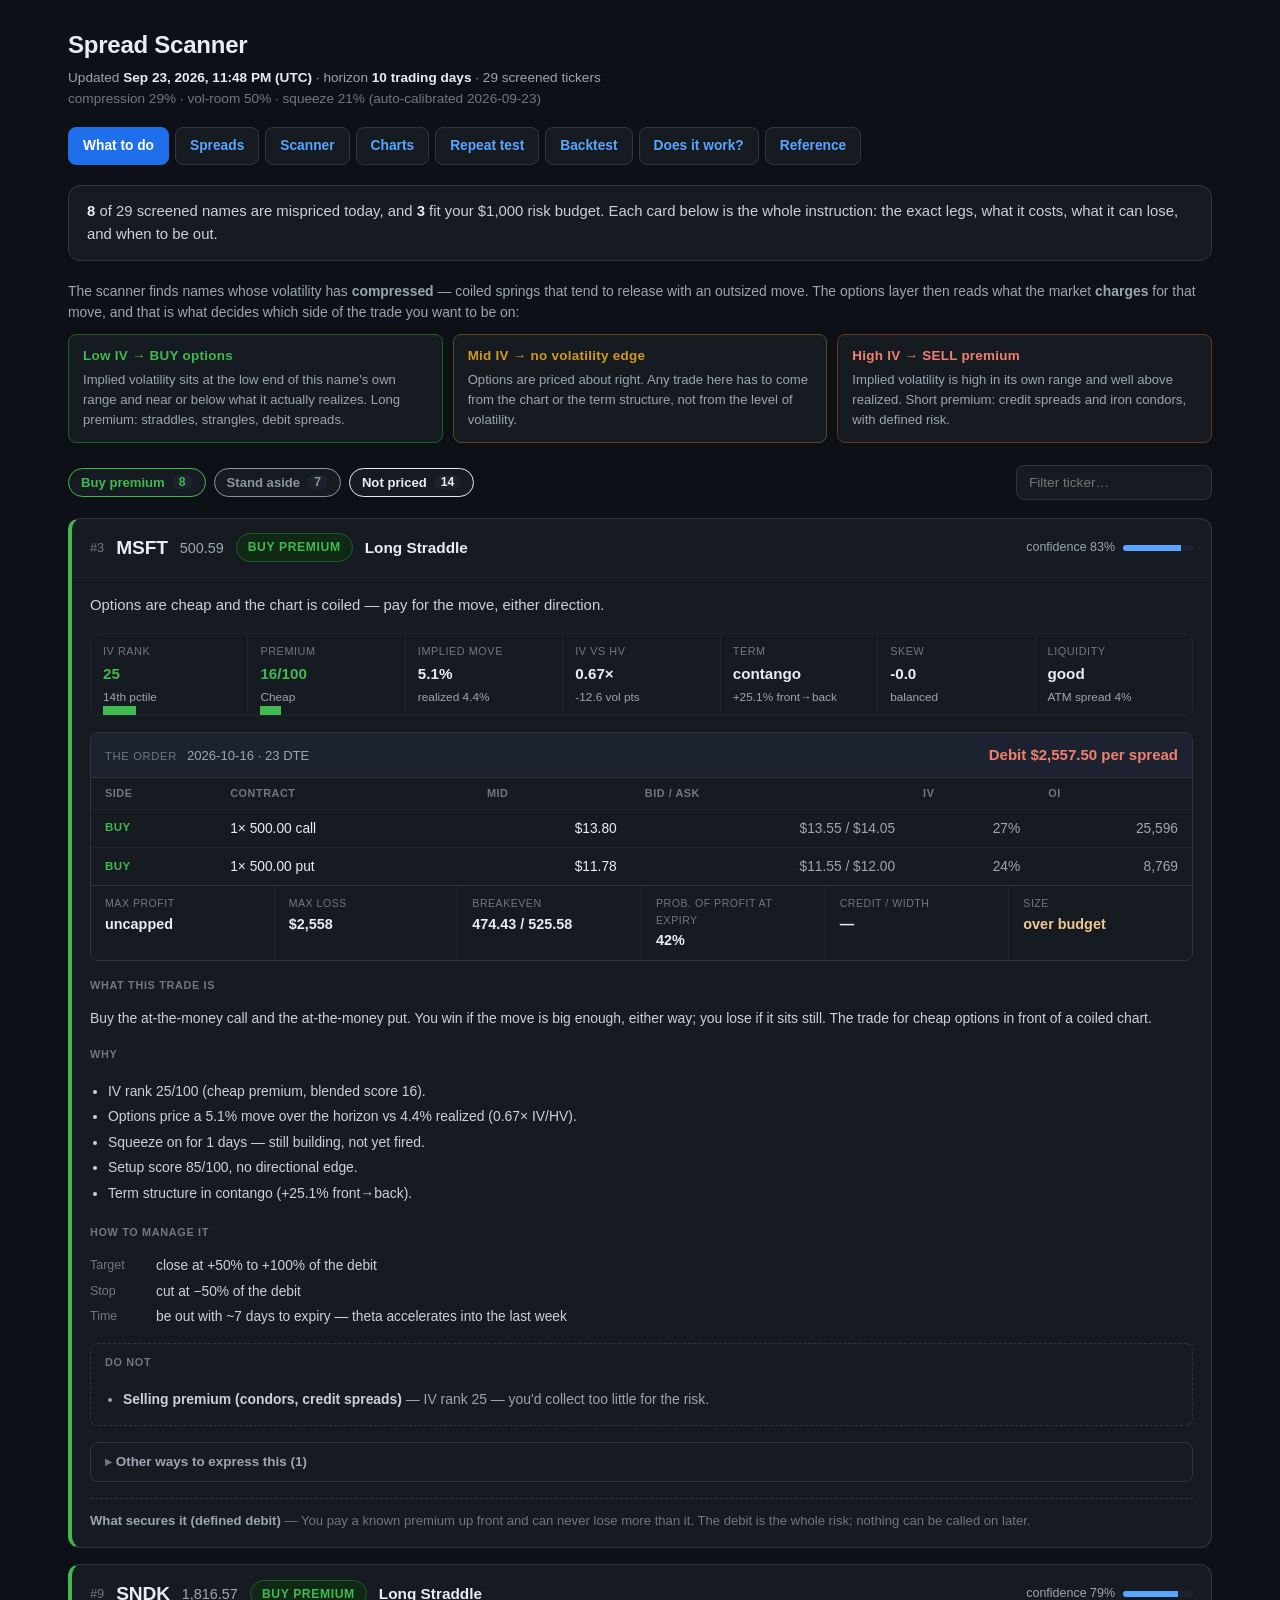
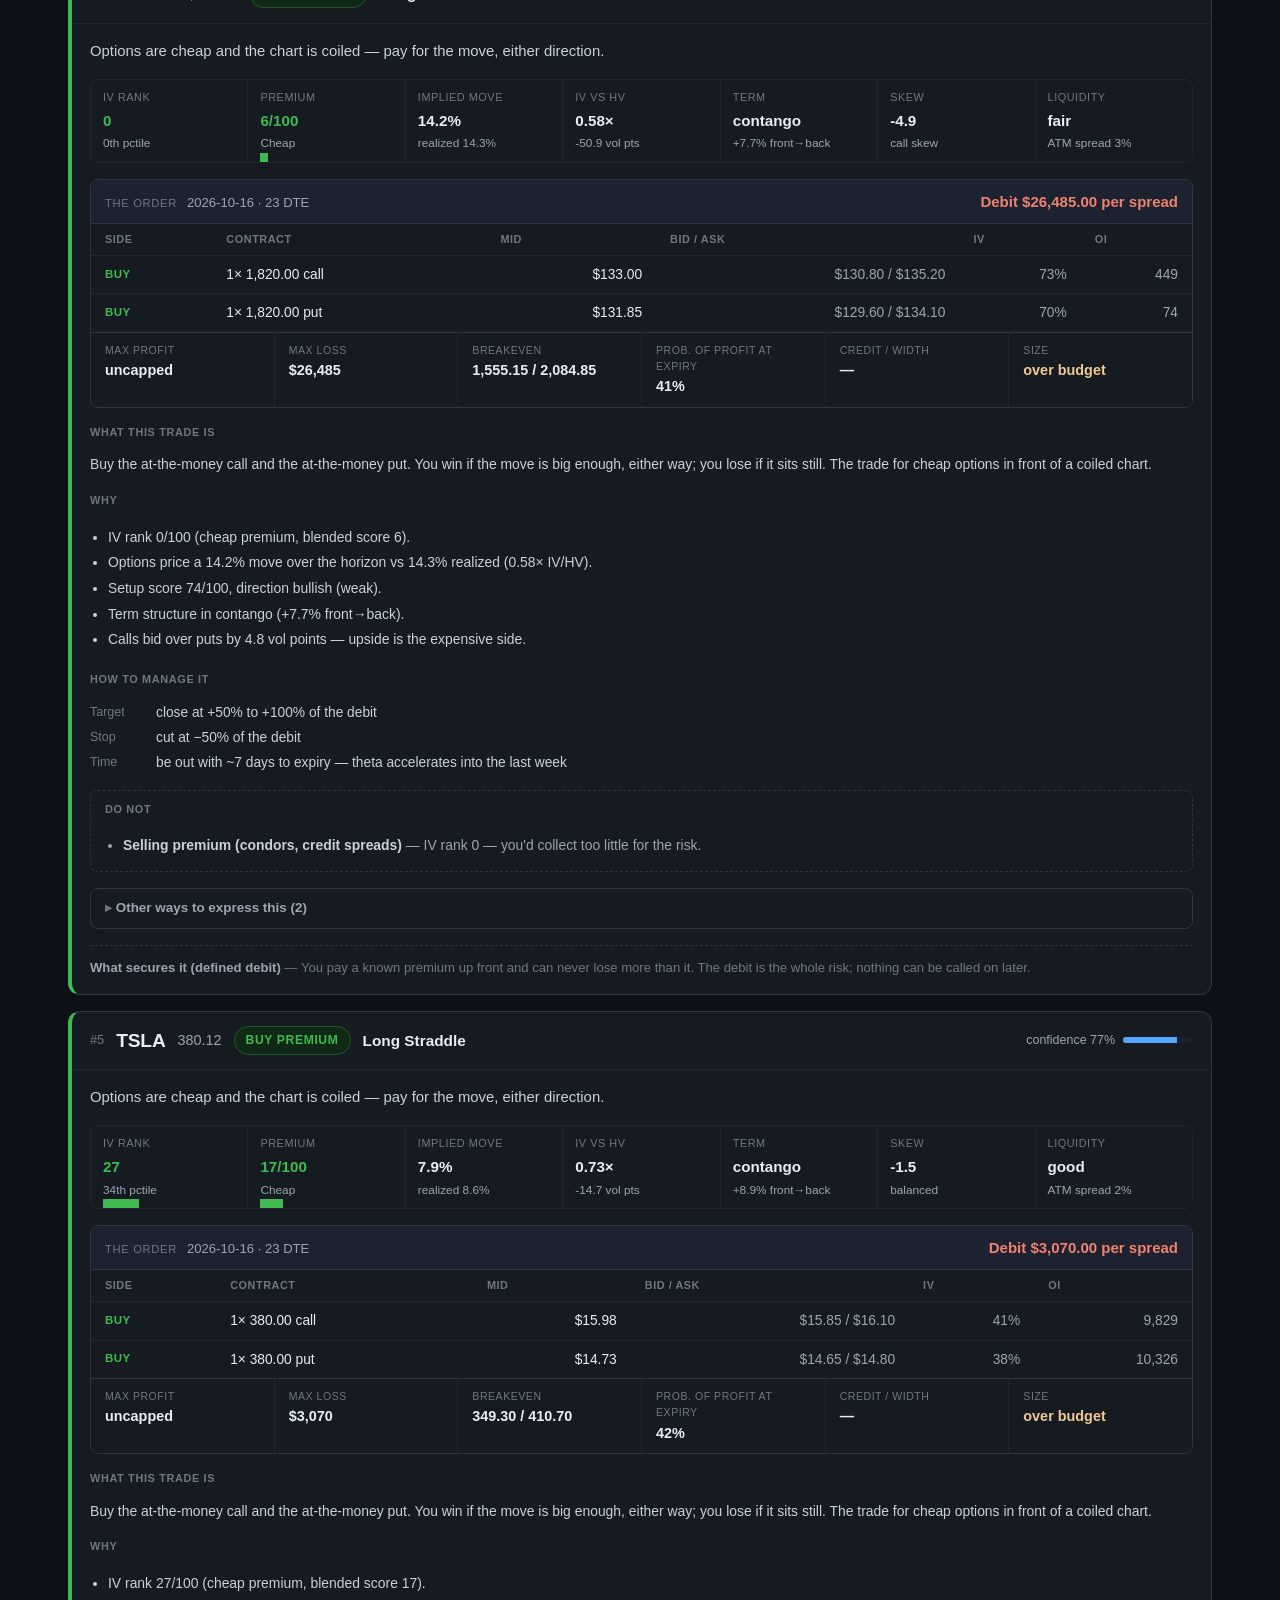
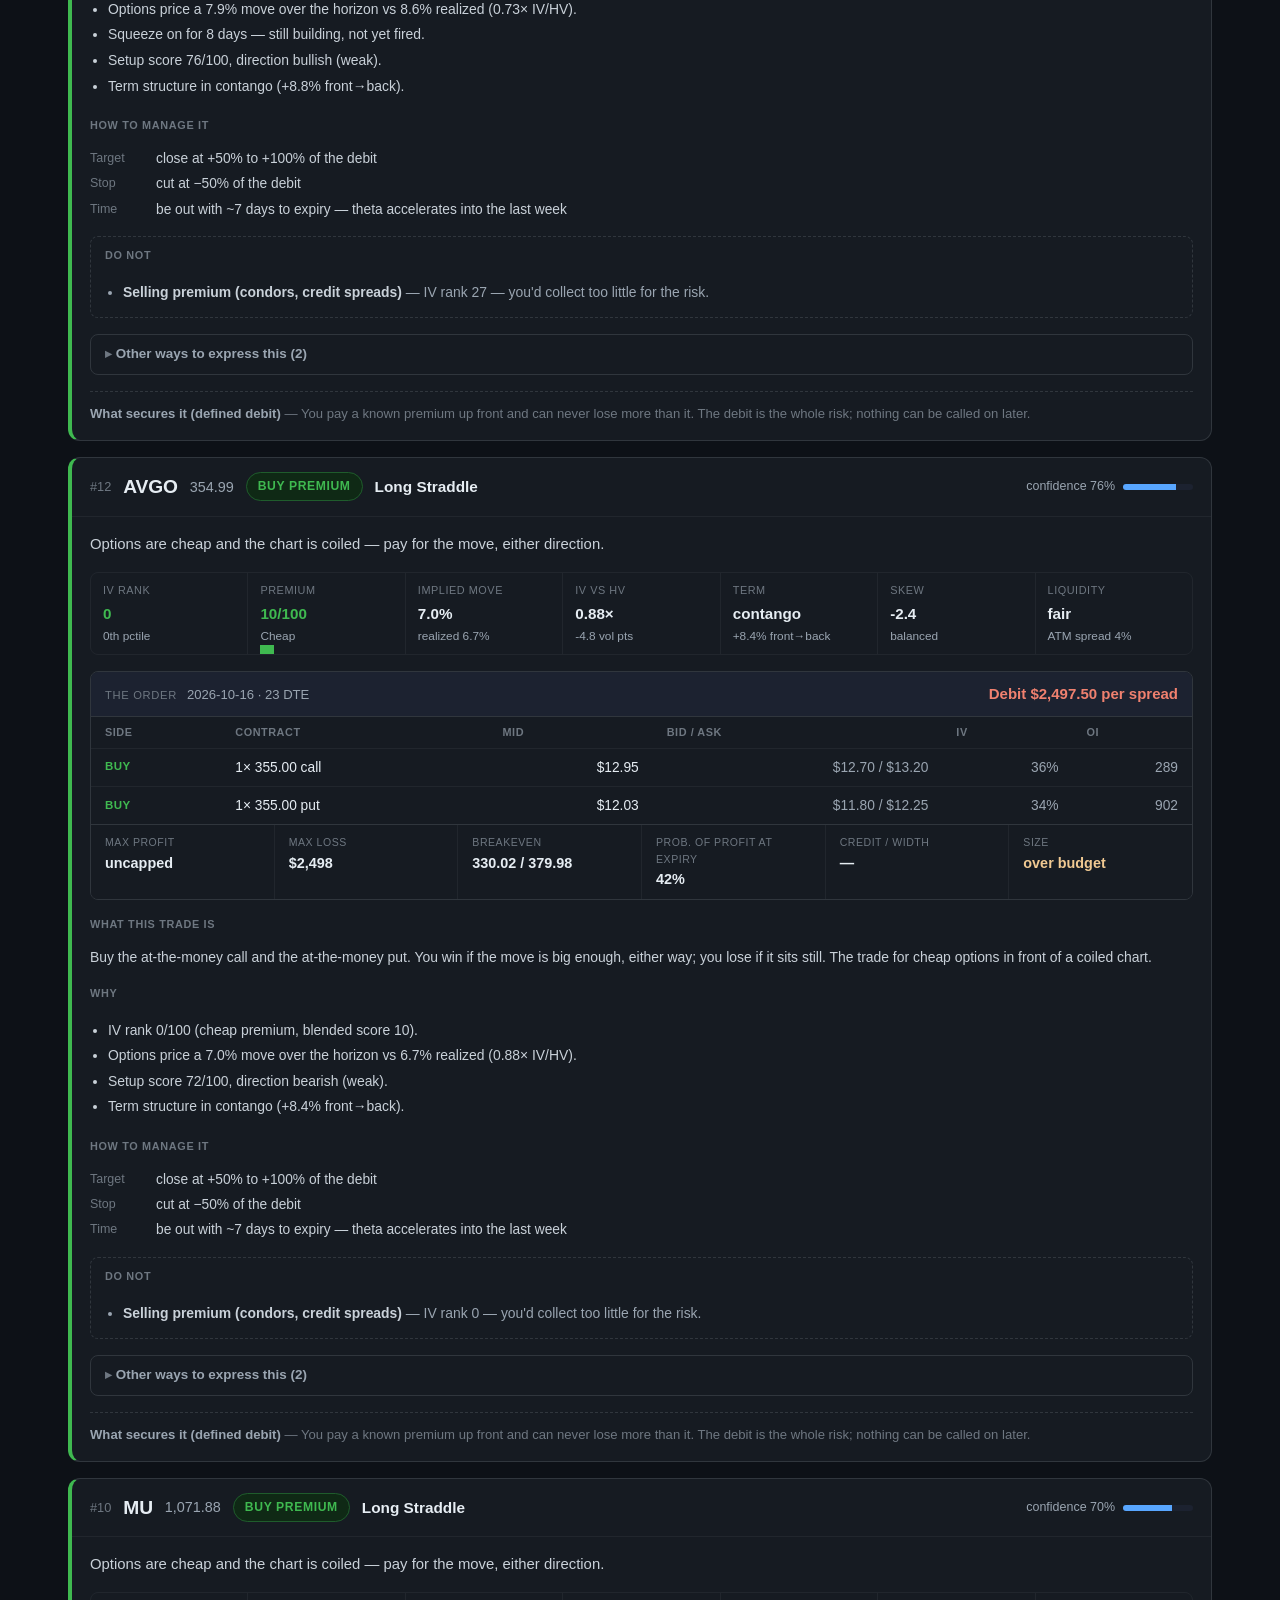
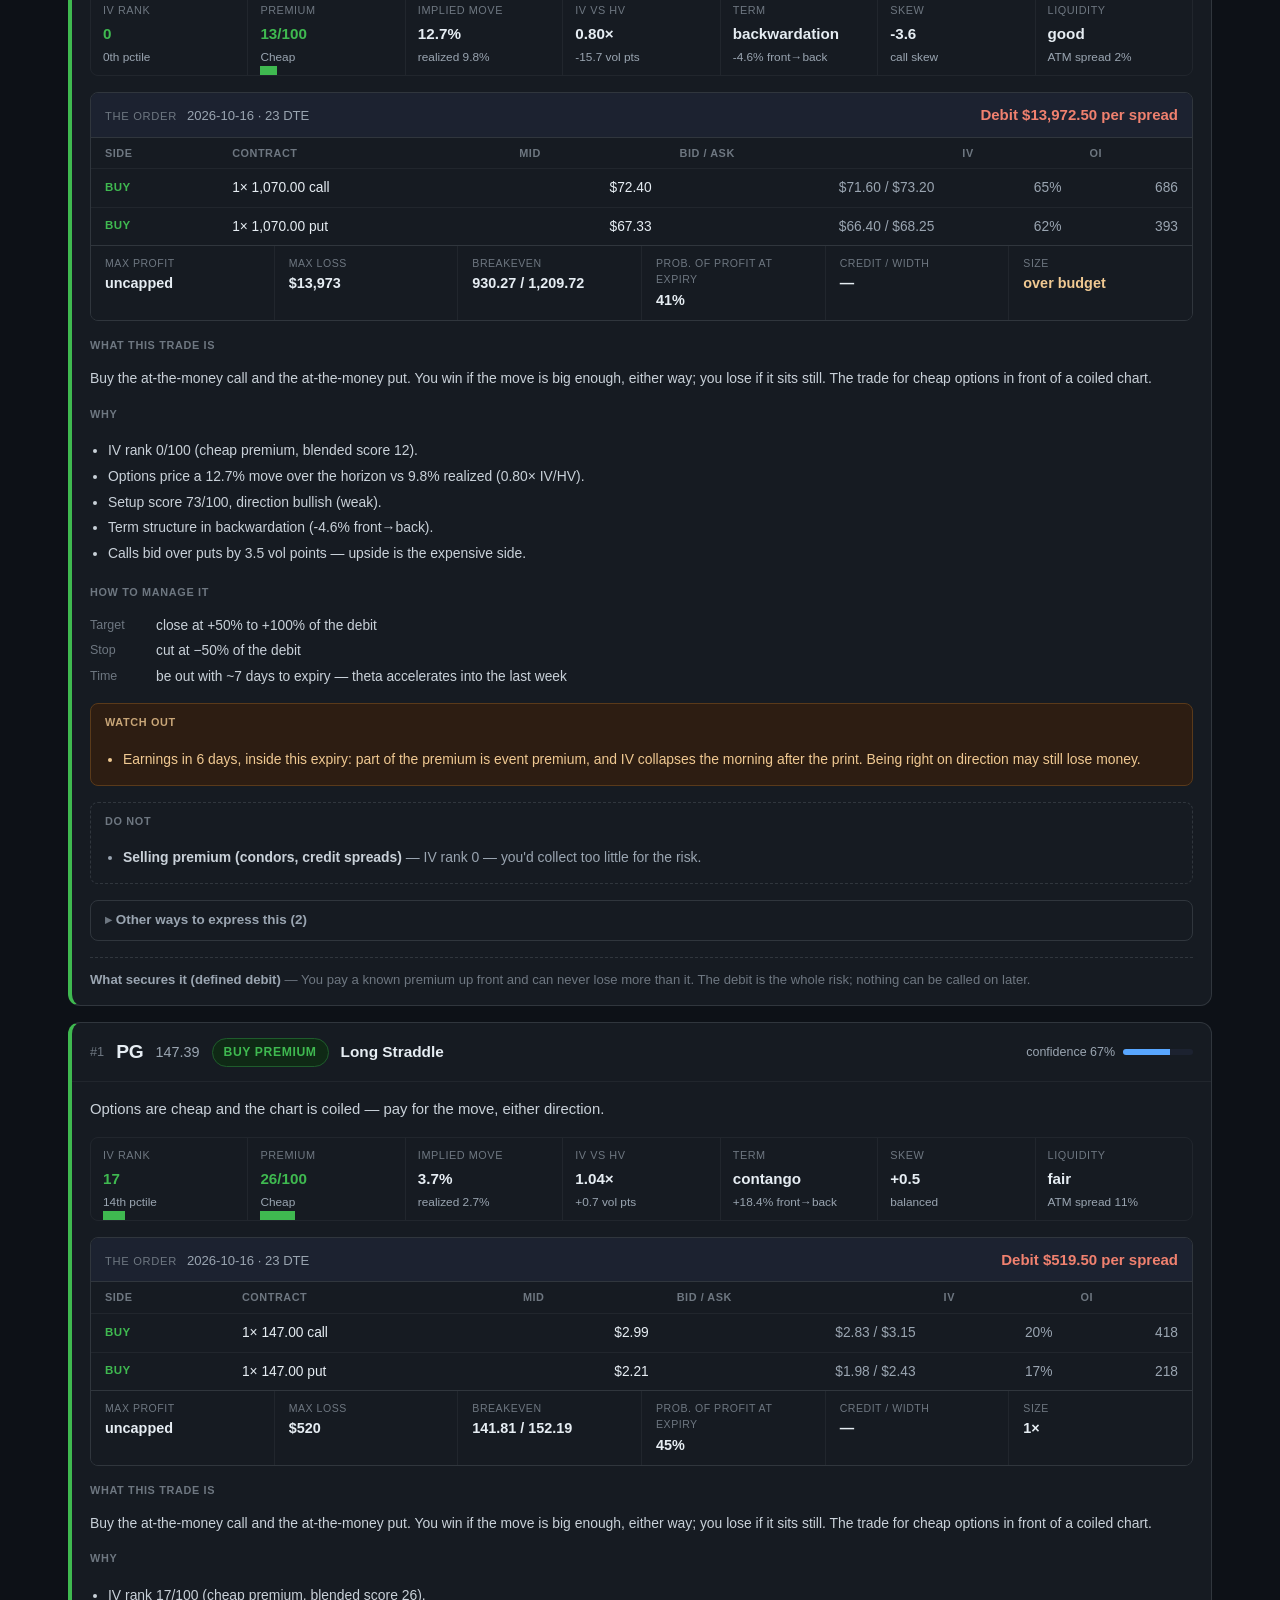
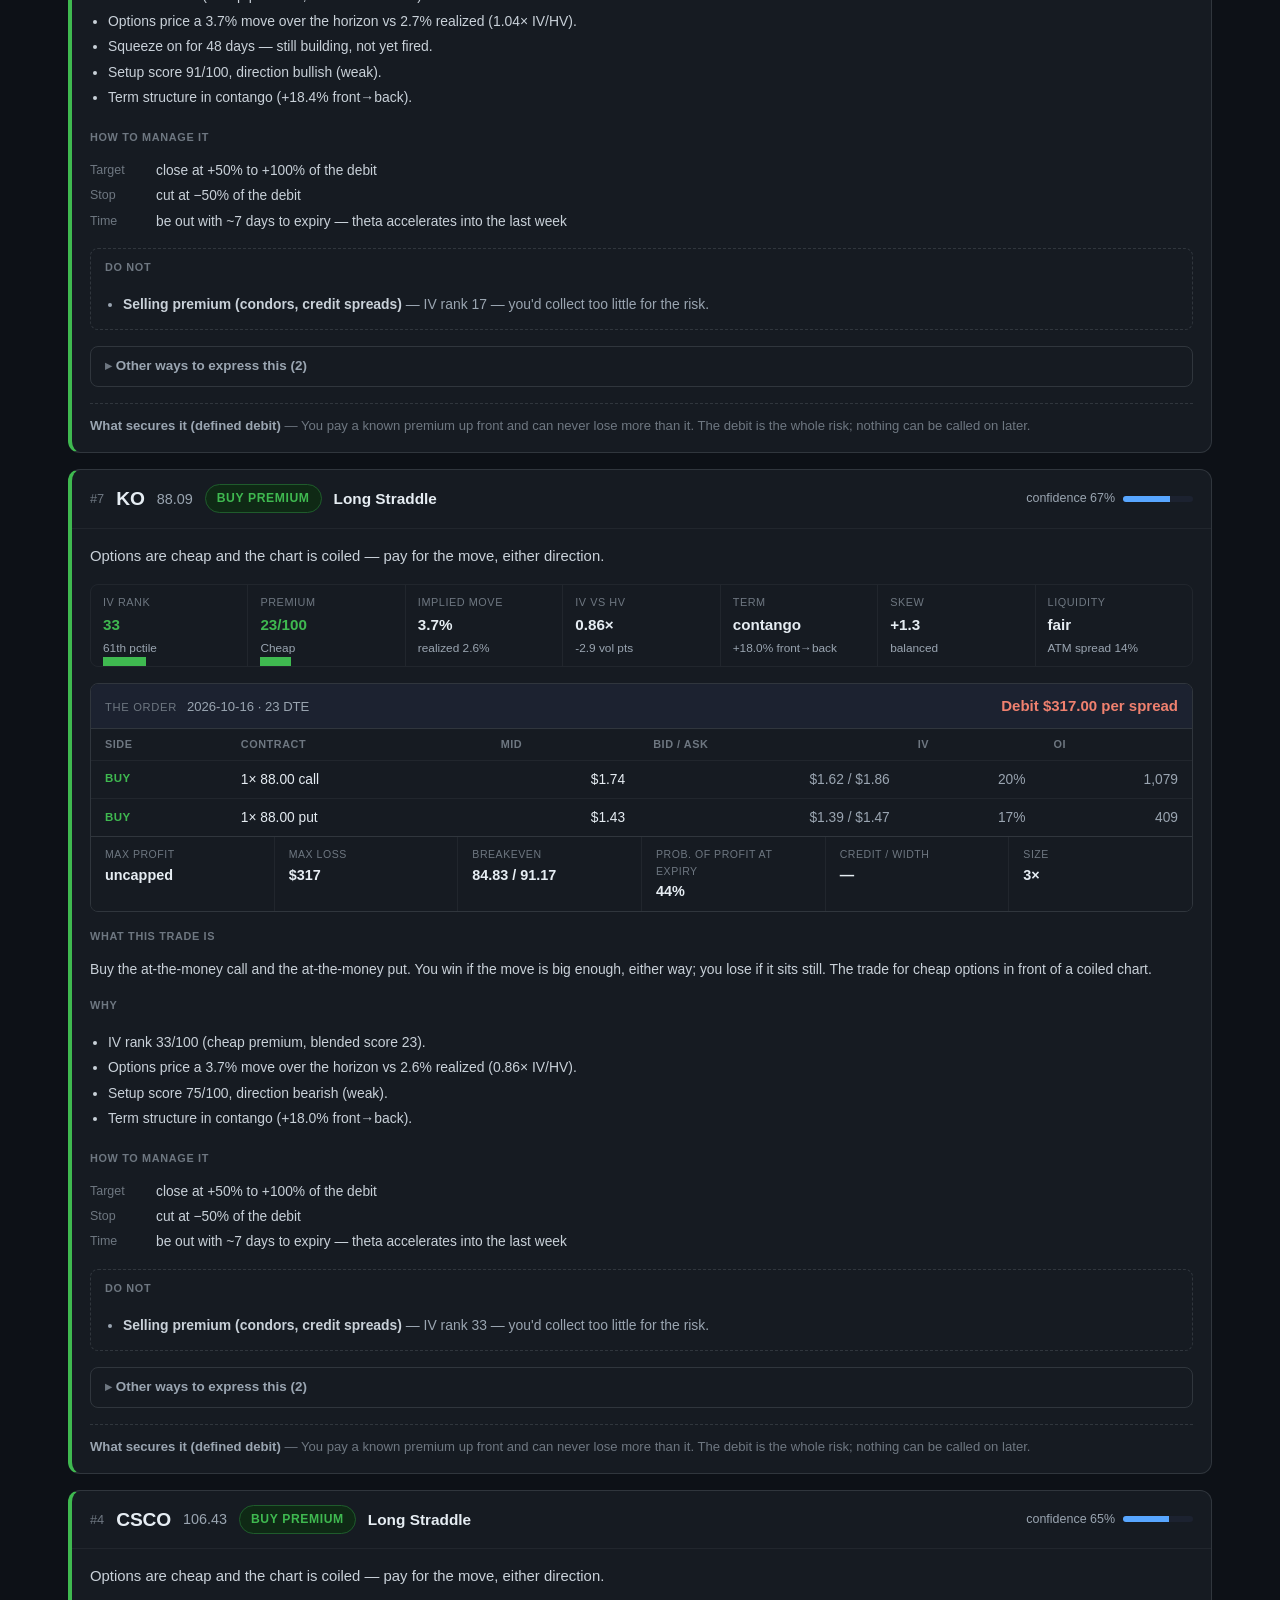
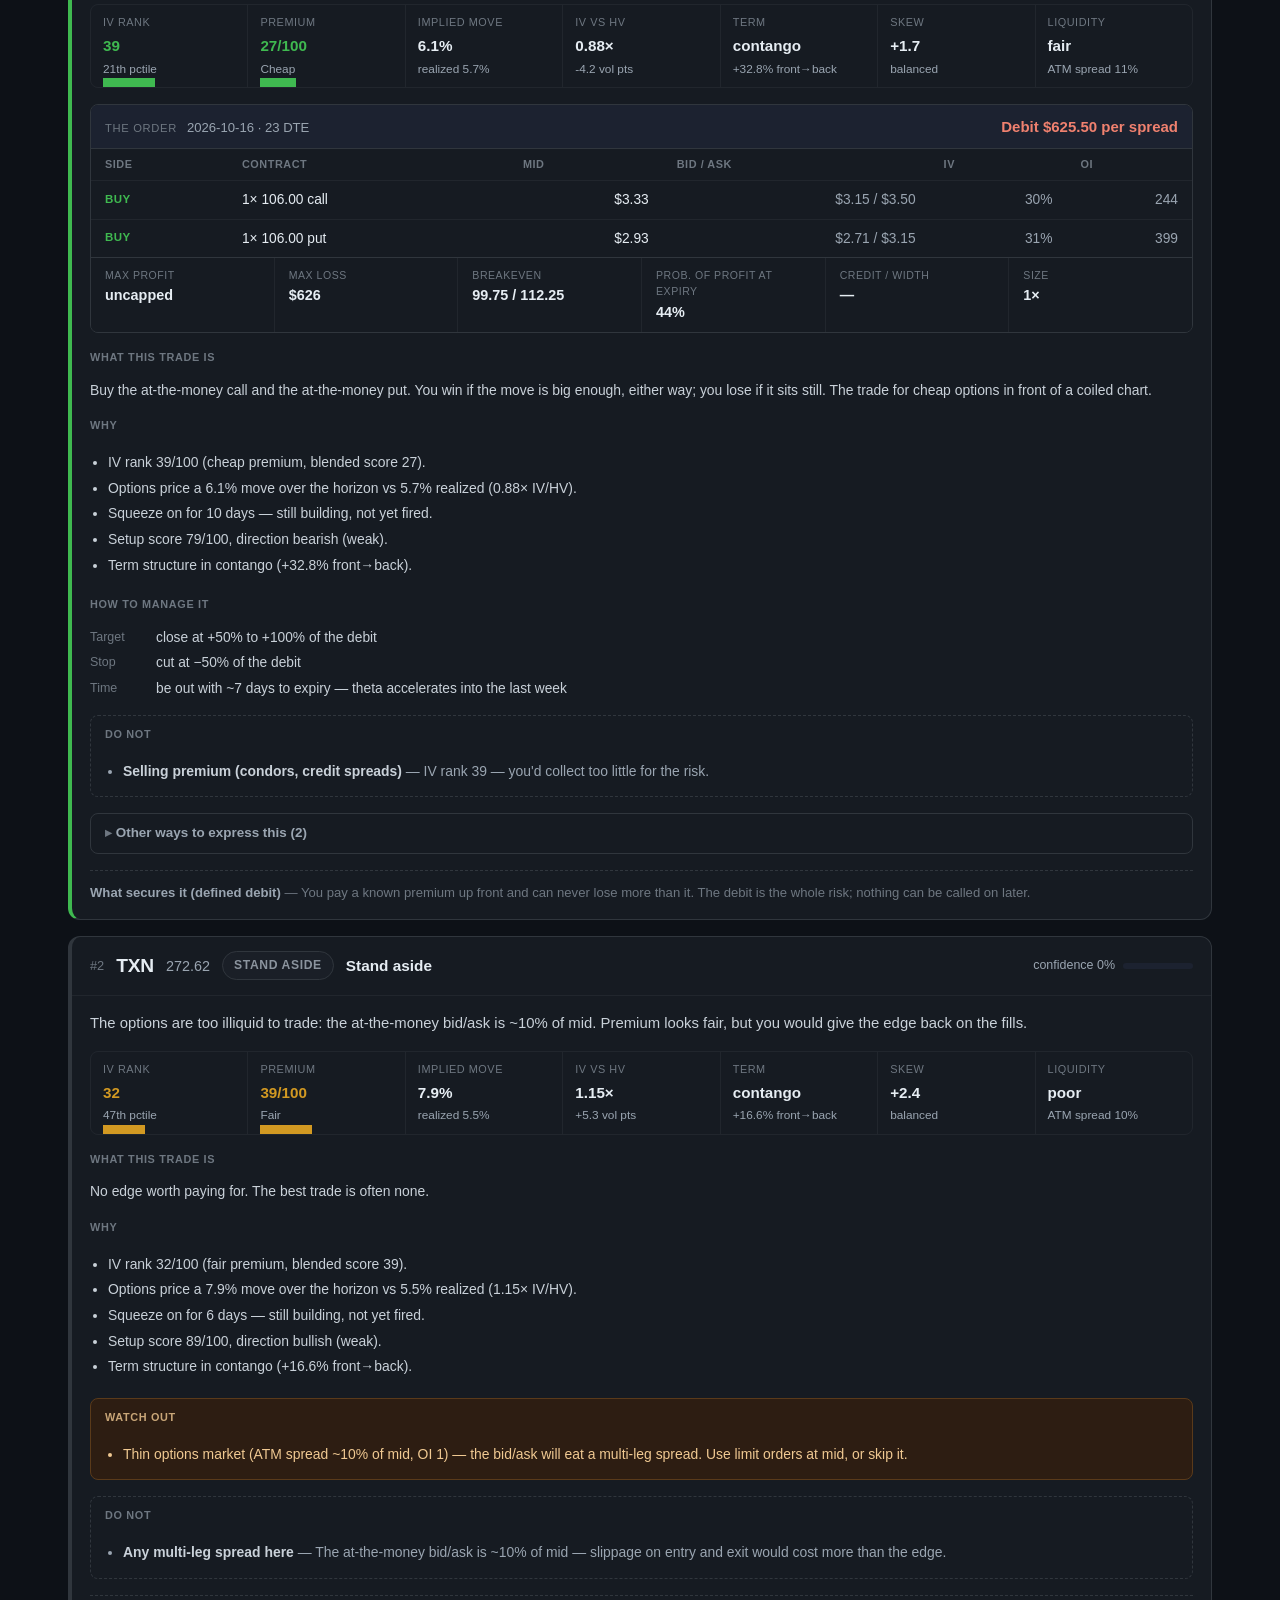
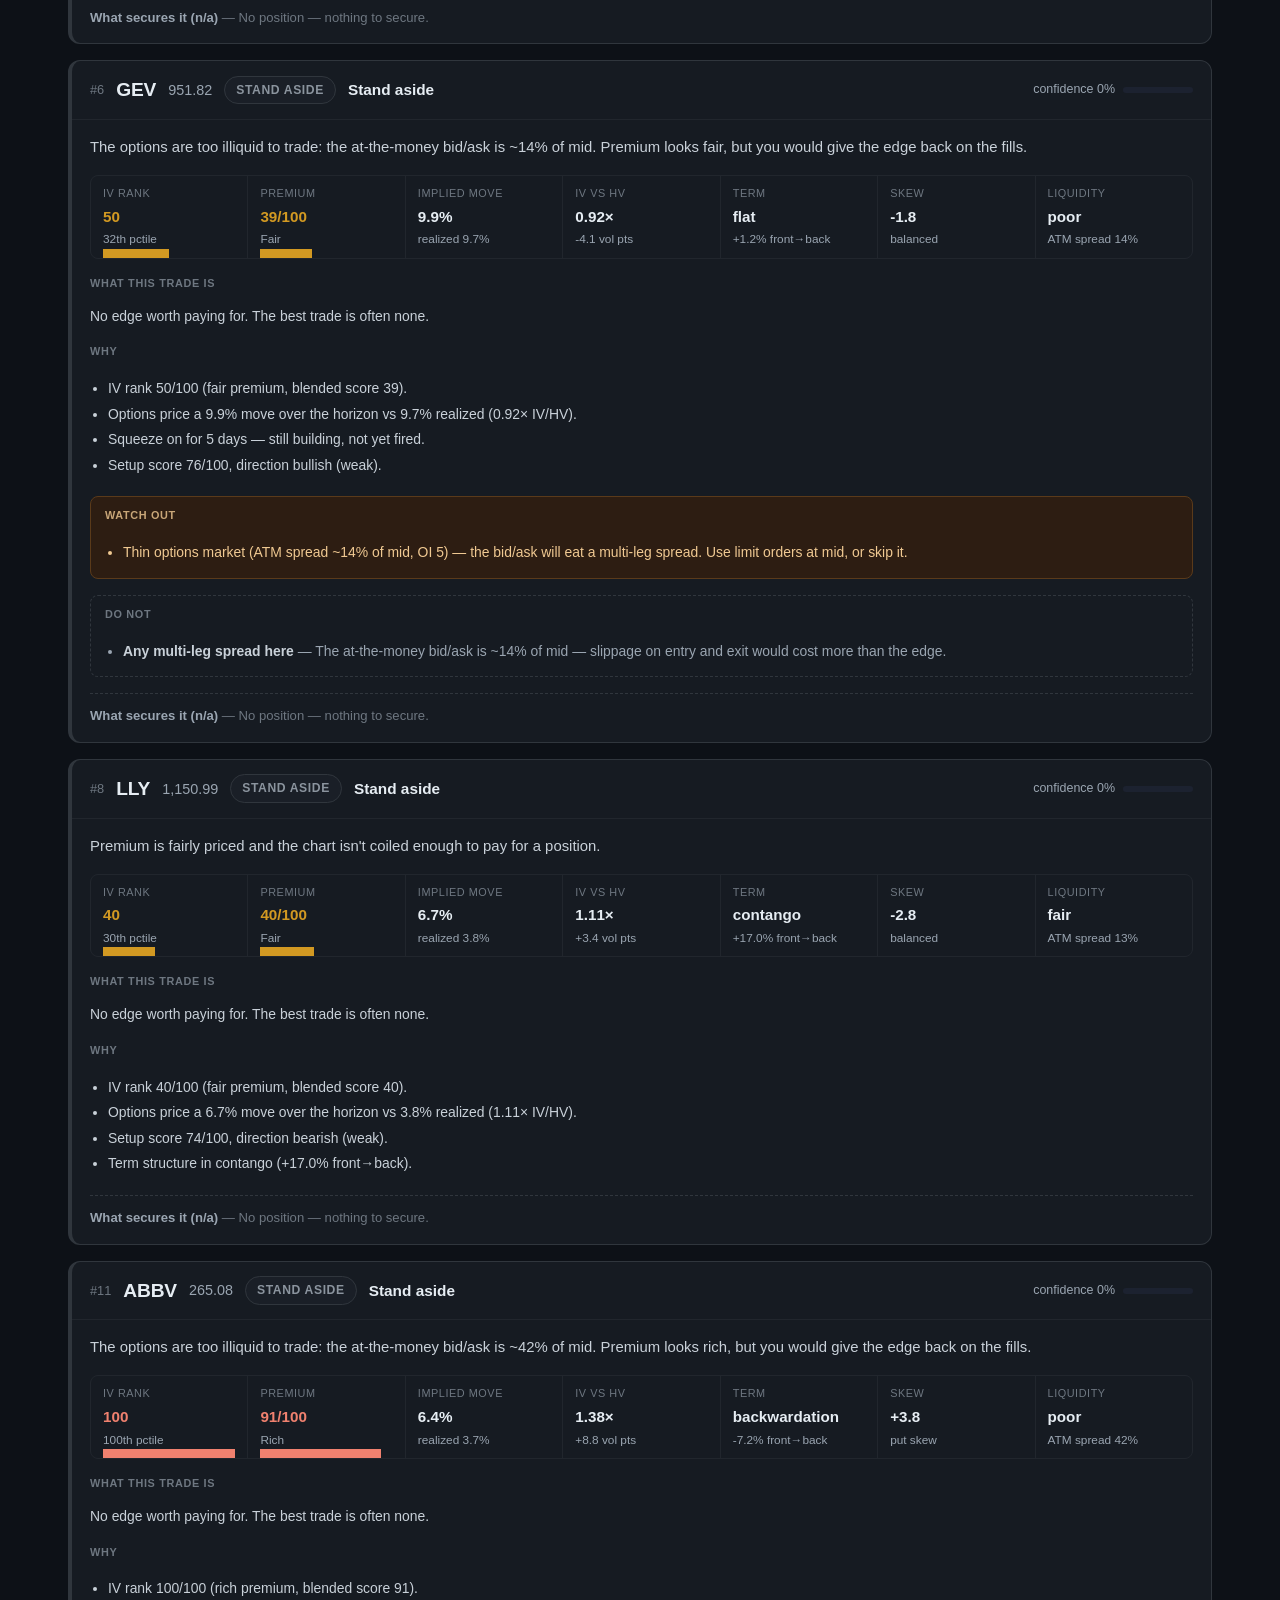
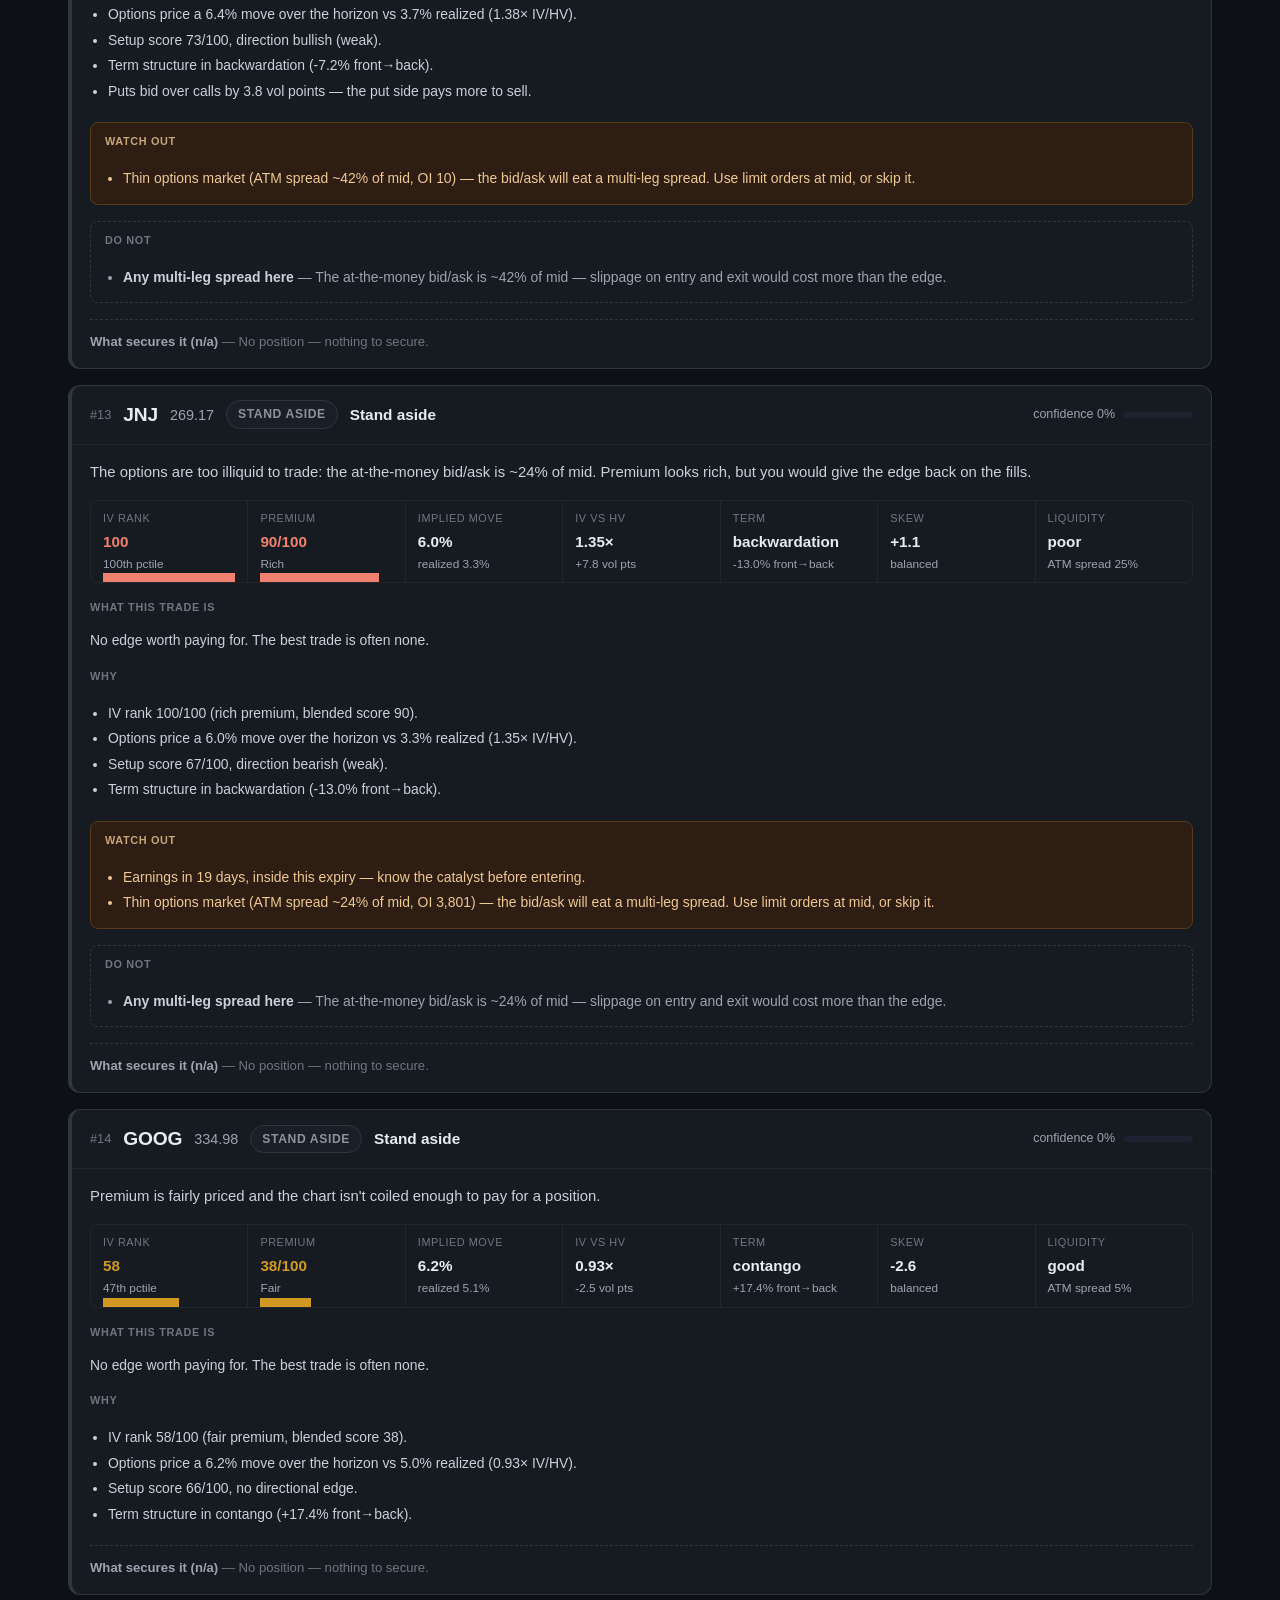
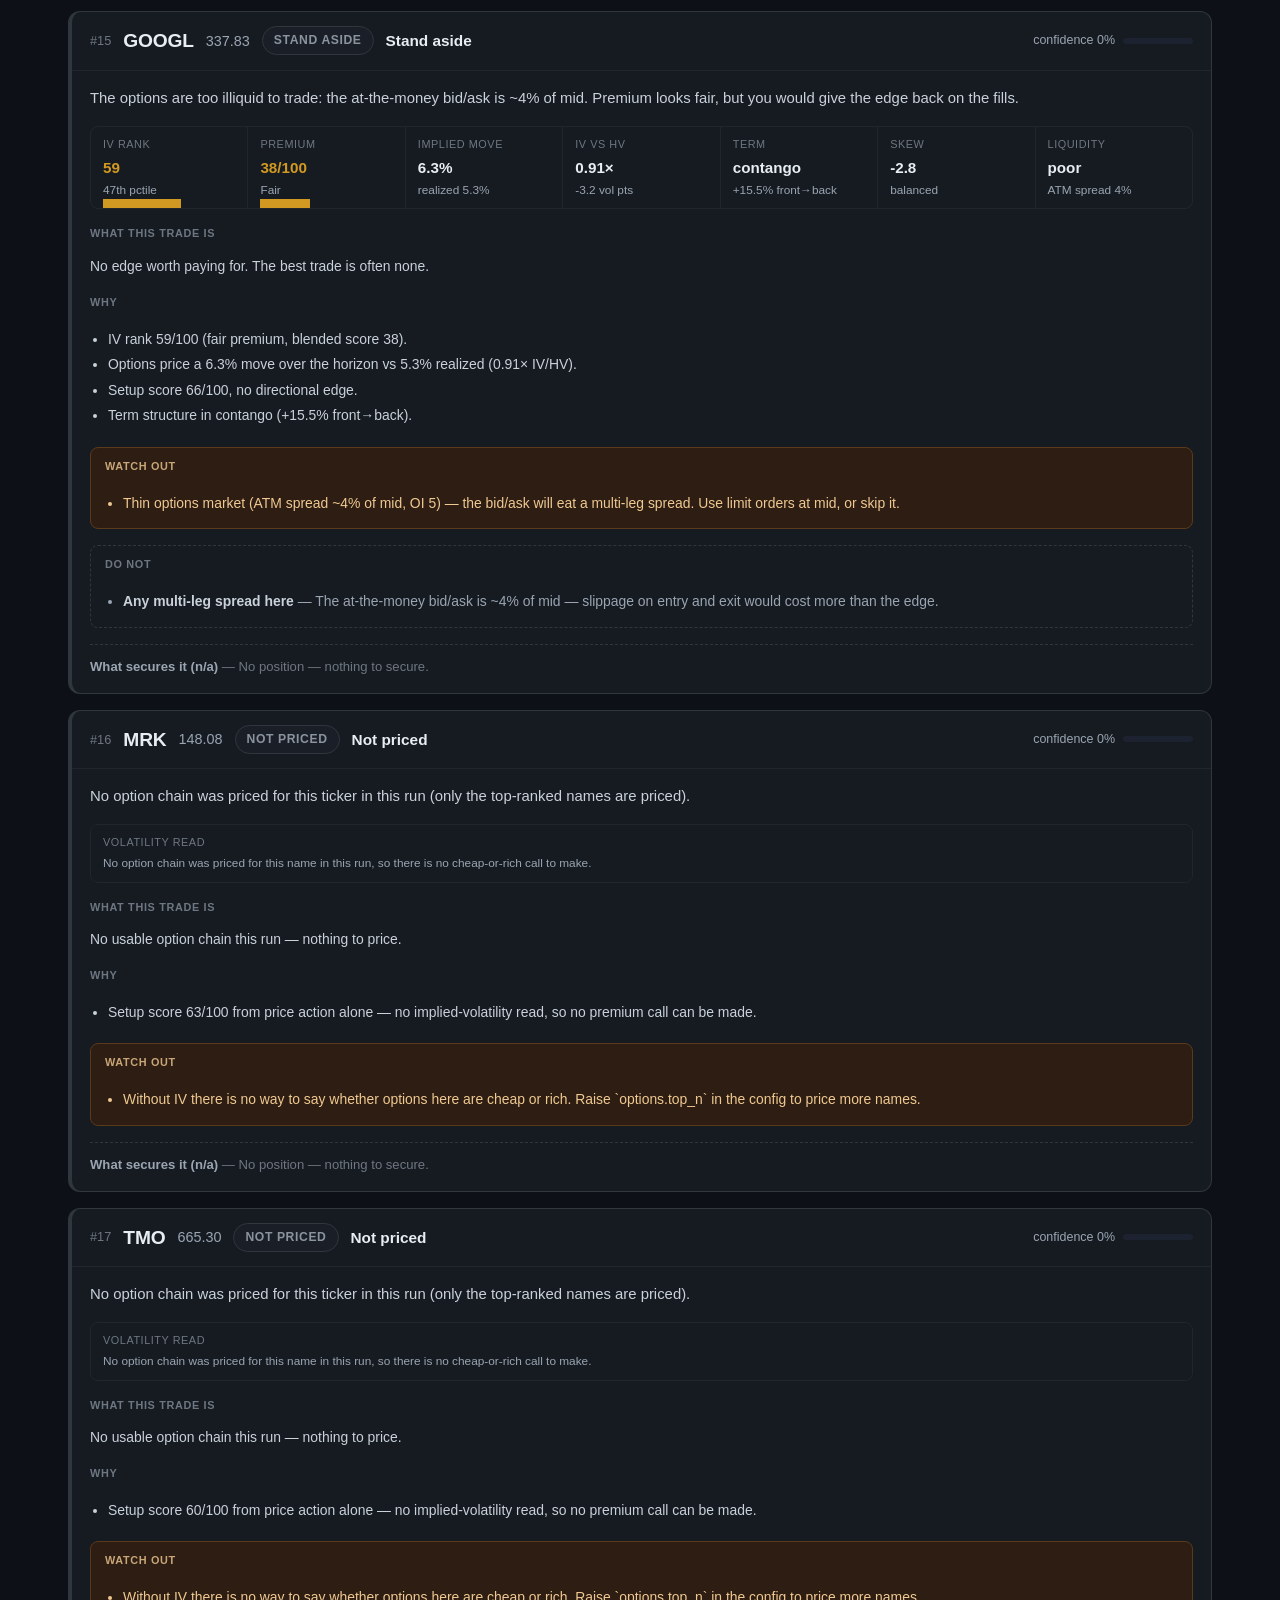
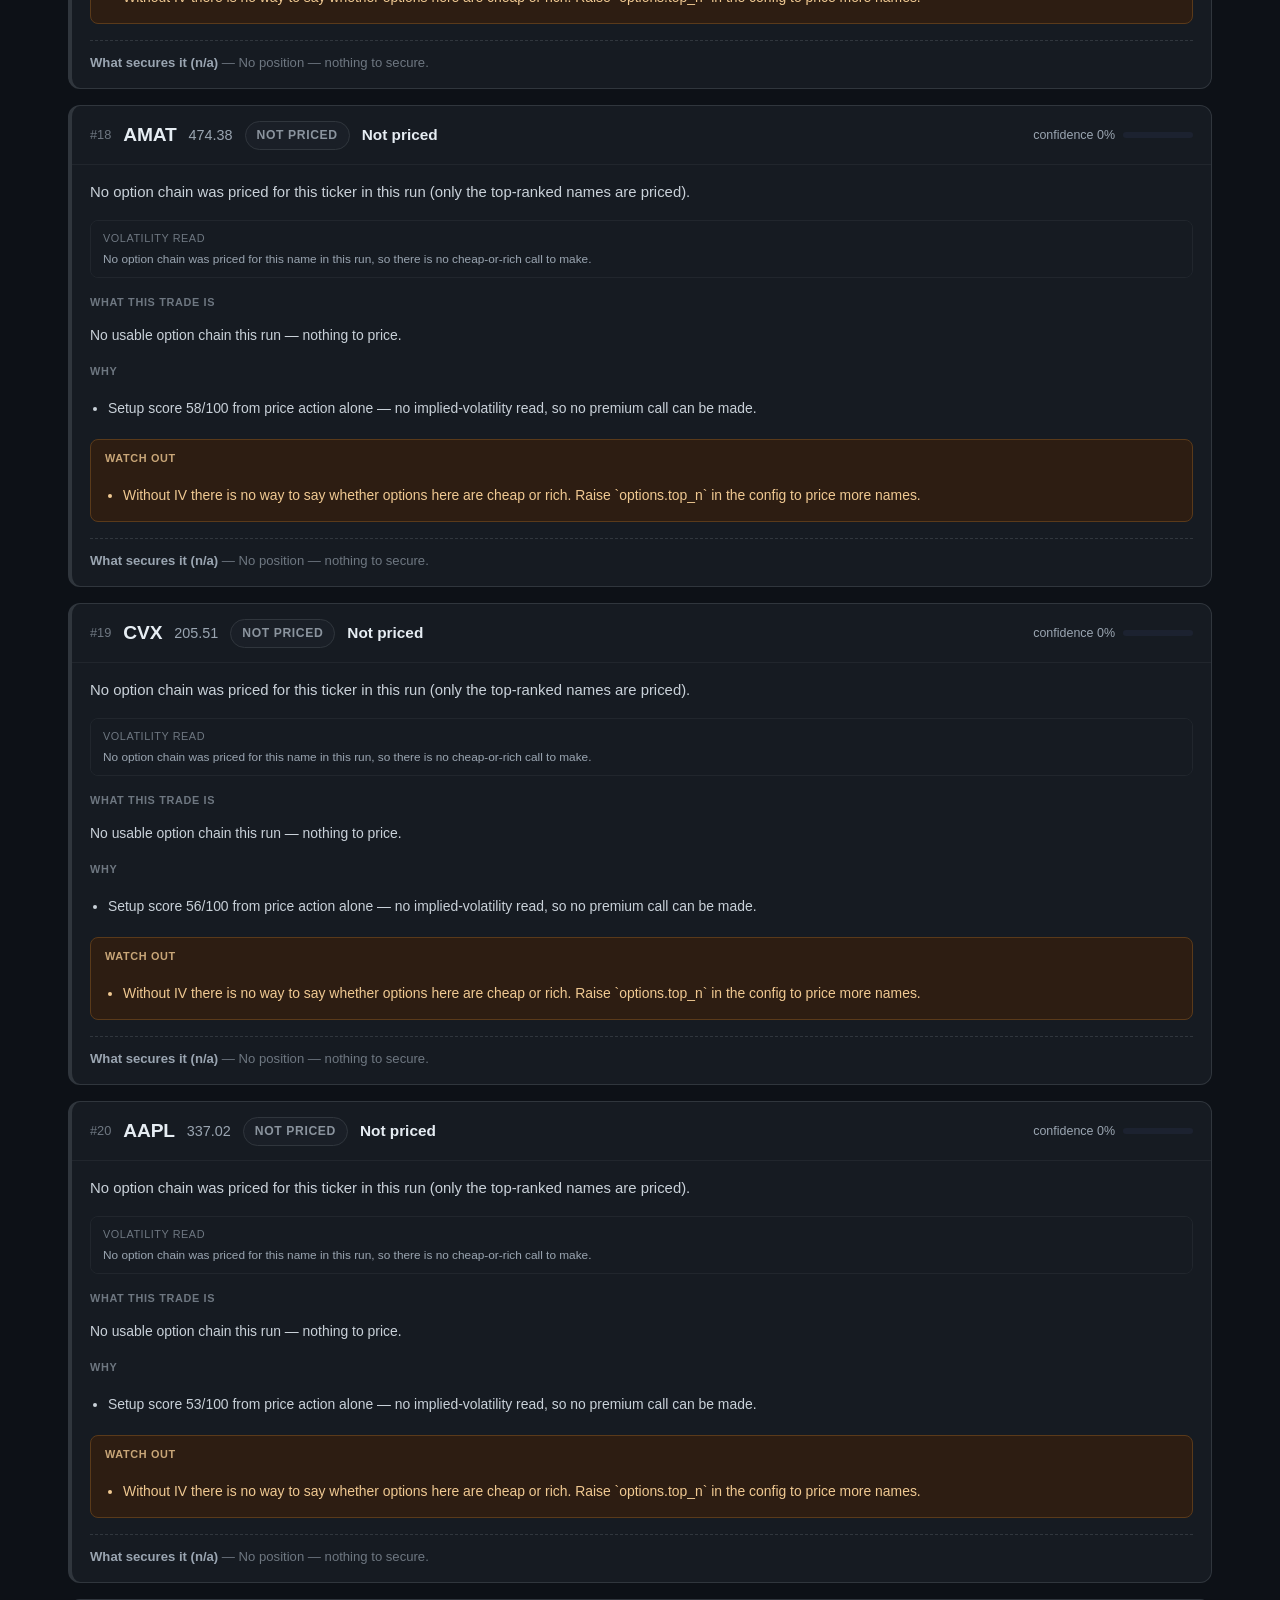
==== commit b17c5713: "Test the trades against what options charged, price fills honestly, fix the calibration panel Backte" ====
--- a/public/index.html
+++ b/public/index.html
@@ -269,52 +269,41 @@
         </div>
       </div>
 
-      <div id="backtestbody"><p class="loading">Loading the weekly history…</p></div>
-
-      <!-- Optional: the same rule at every hold and every lookback. Off by
-           default — it is forty-odd runs of the thing above, and it answers a
-           second question ("is the cell I picked a ridge or a fluke?") rather
-           than the one the controls ask. -->
-      <div class="moneyhead">
-        <label class="toggle">
-          <input id="bt-sweep-on" type="checkbox">
-          <span>Sweep the dials — every hold against every lookback</span>
-        </label>
-      </div>
-
-      <div id="sweepsection" hidden>
+      <!-- Four questions, four views, one set of controls above them all.
+           They were stacked as opt-in sections and the tab became a very long
+           scroll; each is a different question about the same dials, which is
+           what a view is for. The controls stay put because every view reads
+           them, and the chosen view rides in the fragment beside the name, so
+           "#backtest#NVDA#sweep" is a link to exactly what you were looking
+           at. Same arrangement as the Charts tab's sub-views. -->
+      <div class="filters" id="btviews" role="group" aria-label="Backtest view">
+        <button class="chip" data-btview="rules" aria-pressed="true">The rule</button>
+        <button class="chip" data-btview="sweep" aria-pressed="false">Sweep the dials</button>
+        <button class="chip" data-btview="search" aria-pressed="false">Best per name</button>
+        <button class="chip" data-btview="money" aria-pressed="false">Price it</button>
+      </div>
+
+      <div id="backtestbody" data-btview="rules"><p class="loading">Loading the weekly history…</p></div>
+
+      <!-- The same rule at every hold and every lookback: forty-odd runs of the
+           view above, answering "is the cell I picked a ridge or a fluke?"
+           rather than the question the controls ask. -->
+      <div id="sweepsection" data-btview="sweep" hidden>
         <div id="sweepbody"></div>
       </div>
 
-      <!-- Optional: search every combination for the best one per name. Off by
-           default, and deliberately not the tab's headline: it is a data-mining
-           exercise, and the only thing that makes it honest — the holdout — is
-           reported above the crown rather than under it. -->
-      <div class="moneyhead">
-        <label class="toggle">
-          <input id="bs-on" type="checkbox">
-          <span>Find the best strategy for each name</span>
-        </label>
-        <span class="heatnote" id="bs-note">Searches every rule, lookback, hold and
-          direction on the older part of the history, then reports what the winner did
-          on the rest.</span>
-      </div>
-
-      <div id="bssection" hidden>
+      <!-- Every combination, searched for the best one per name. Deliberately
+           not the tab's headline: it is a data-mining exercise, and the only
+           thing that makes it honest — the holdout — is reported above the
+           crown rather than under it. -->
+      <div id="bssection" data-btview="search" hidden>
         <div id="bsbody"><p class="loading">Searching…</p></div>
       </div>
 
-      <!-- Optional: the same trades, priced as an option. The same arrangement
-           and the same caveat as the Repeat test's money section, and the same
-           arithmetic — it calls trial.js rather than keeping a second copy. -->
-      <div class="moneyhead">
-        <label class="toggle">
-          <input id="bm-on" type="checkbox">
-          <span>Price it — real cash in, cash out, net</span>
-        </label>
-      </div>
-
-      <div id="bmsection" hidden>
+      <!-- The same trades, priced as an option. The same caveat as the Repeat
+           test's money section, and the same arithmetic — it calls trial.js
+           rather than keeping a second copy. -->
+      <div id="bmsection" data-btview="money" hidden>
         <div class="notice">
           <b>The debit is yours, not the market's.</b> This repo holds ten years of stock
           bars and no option history, so nothing here can look up what one of these
@@ -417,6 +406,9 @@
 <!-- The Backtest tab's rules, same arrangement and for the same reason: its own
      file so tests/test_backtest_js.py can run it under node. -->
 <script src="assets/backtest.js"></script>
+<!-- The pure payload-to-HTML helpers app.js builds the page with; its own file
+     so tests/test_render_js.py can feed it hostile payloads under node. -->
+<script src="assets/render.js"></script>
 <script src="assets/app.js"></script>
 </body>
 </html>
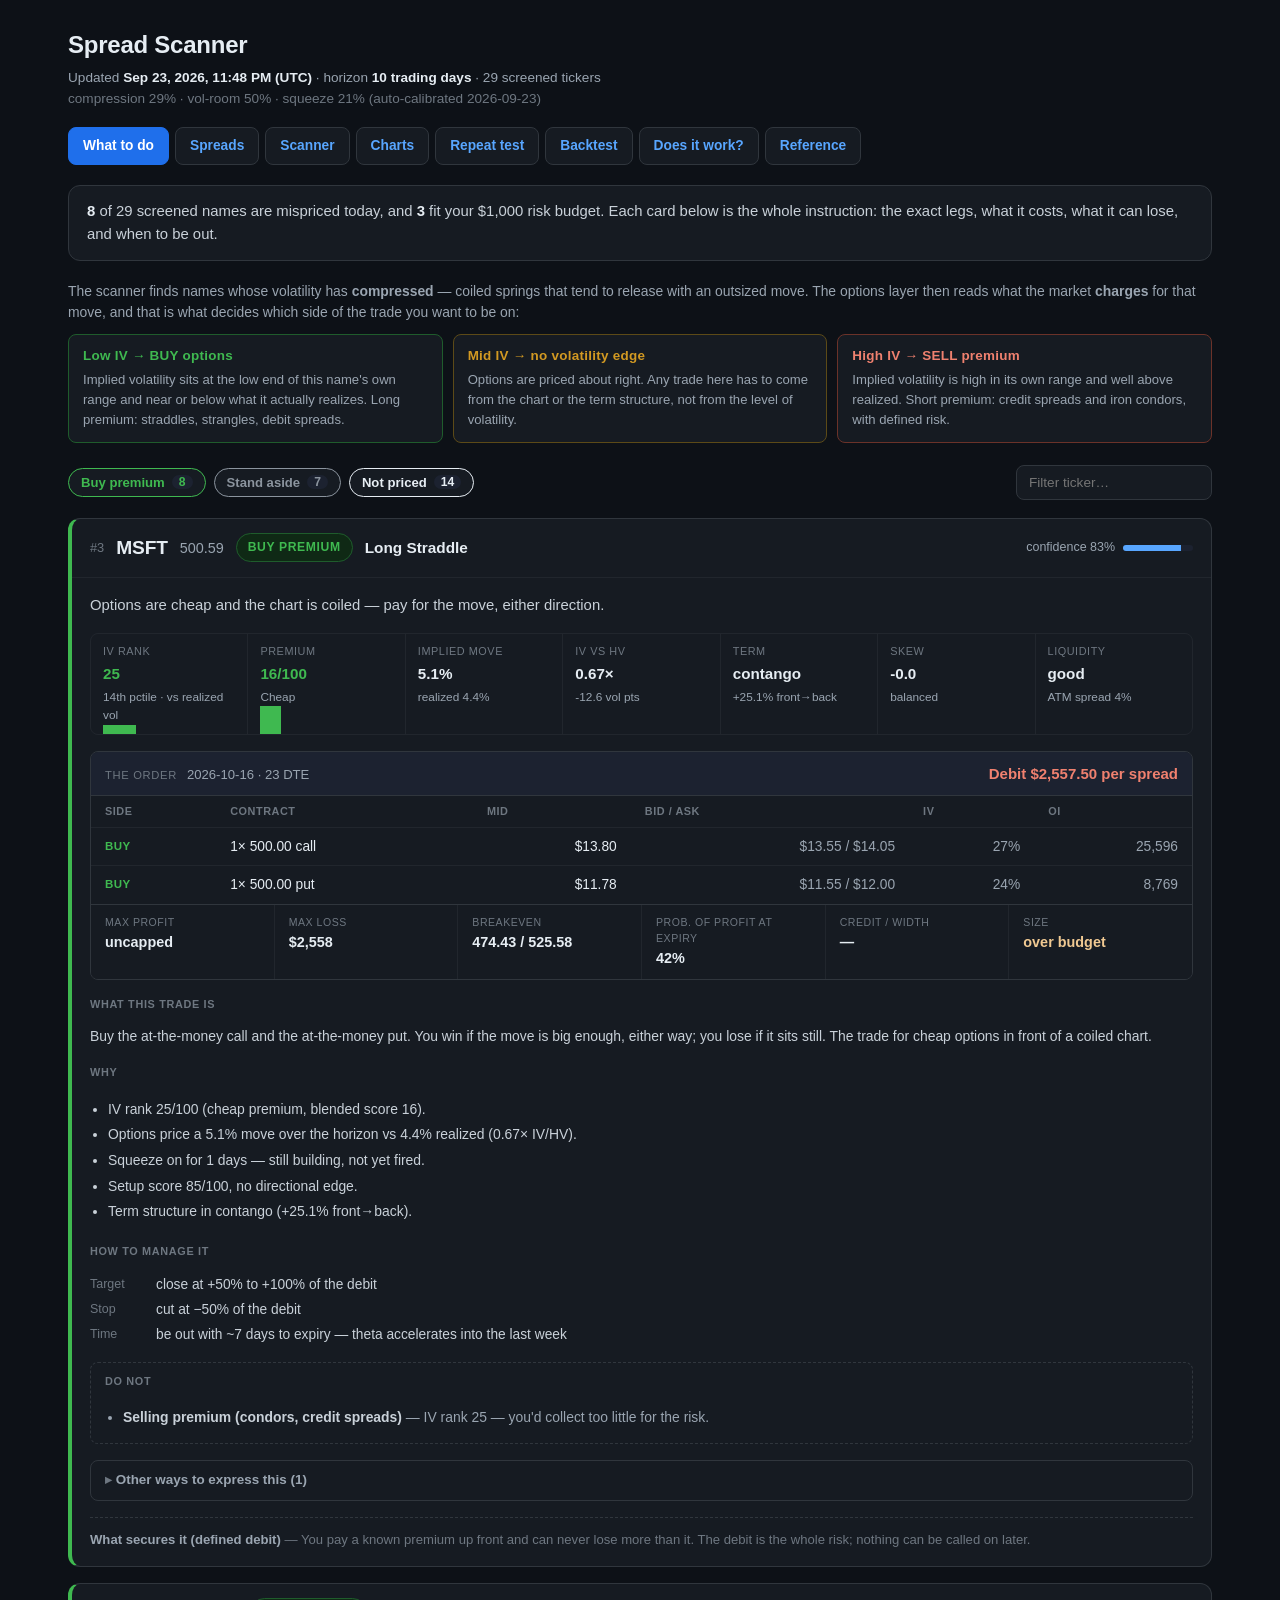
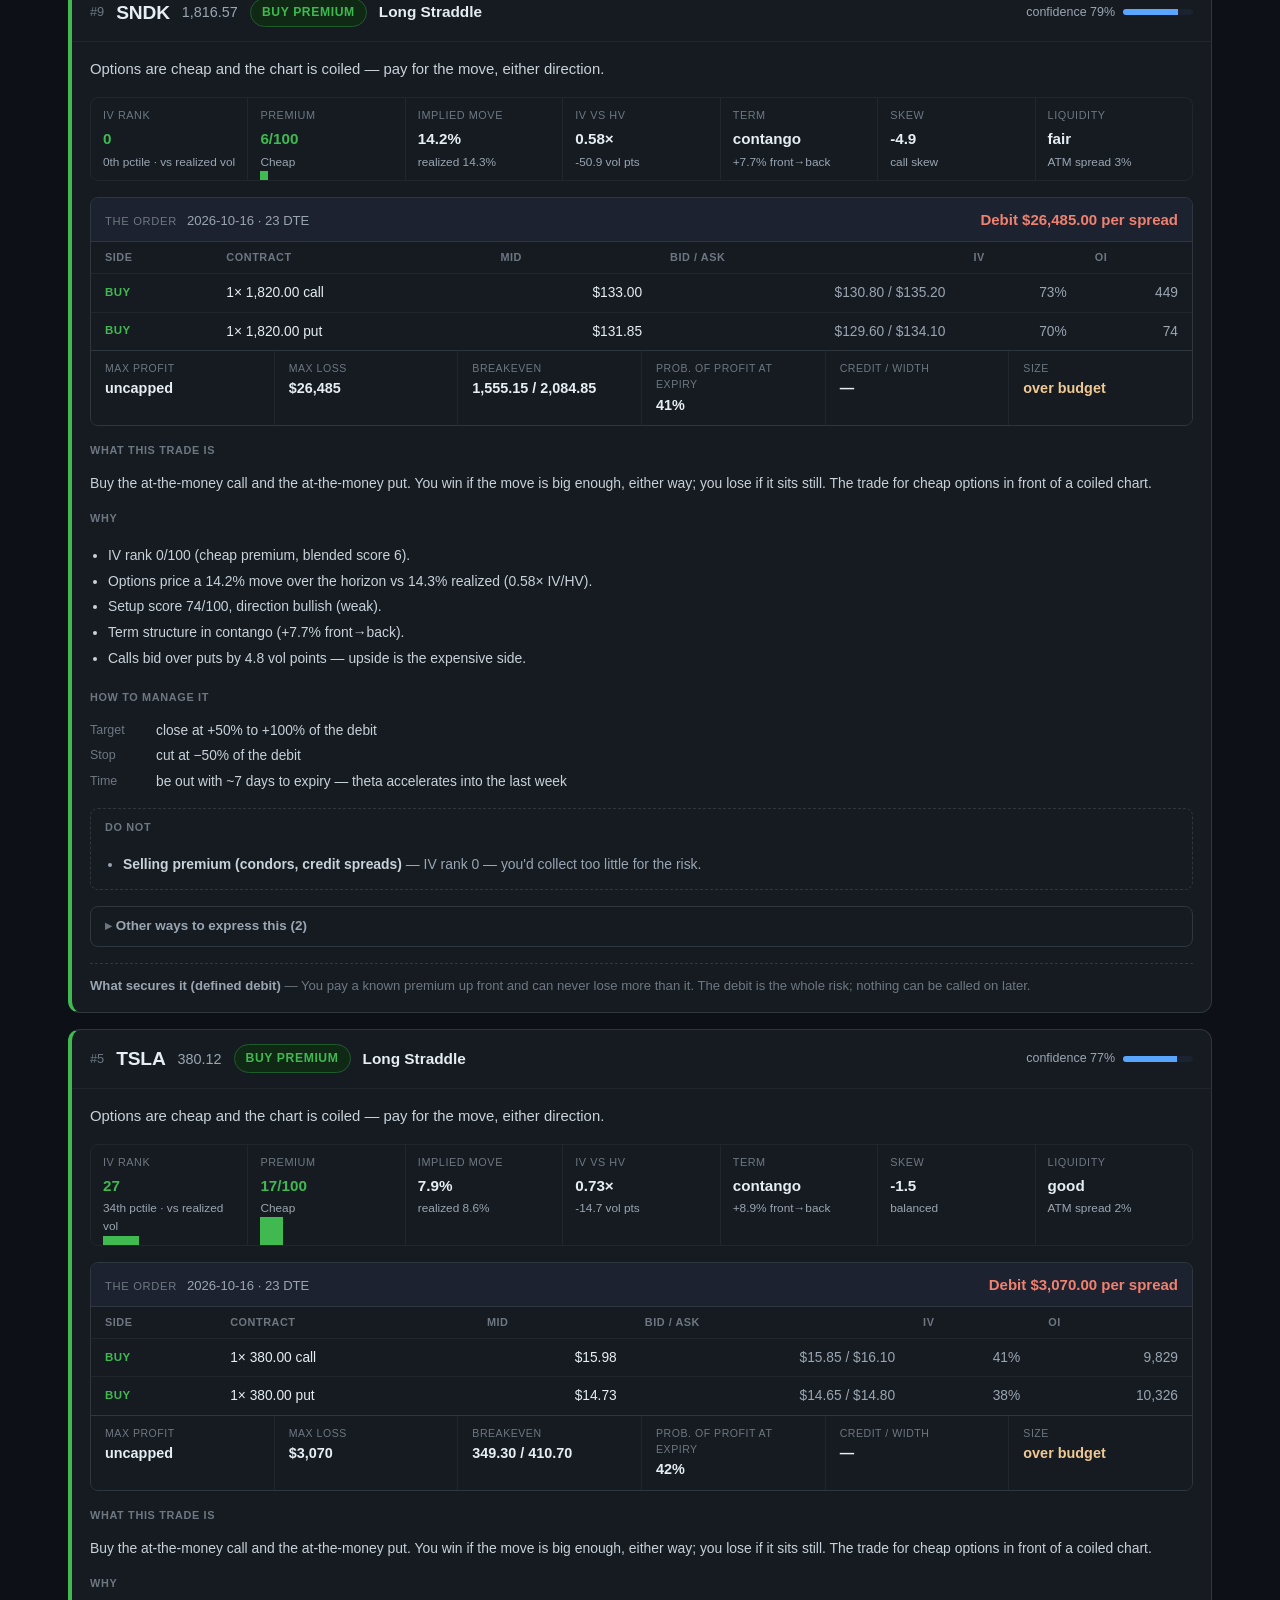
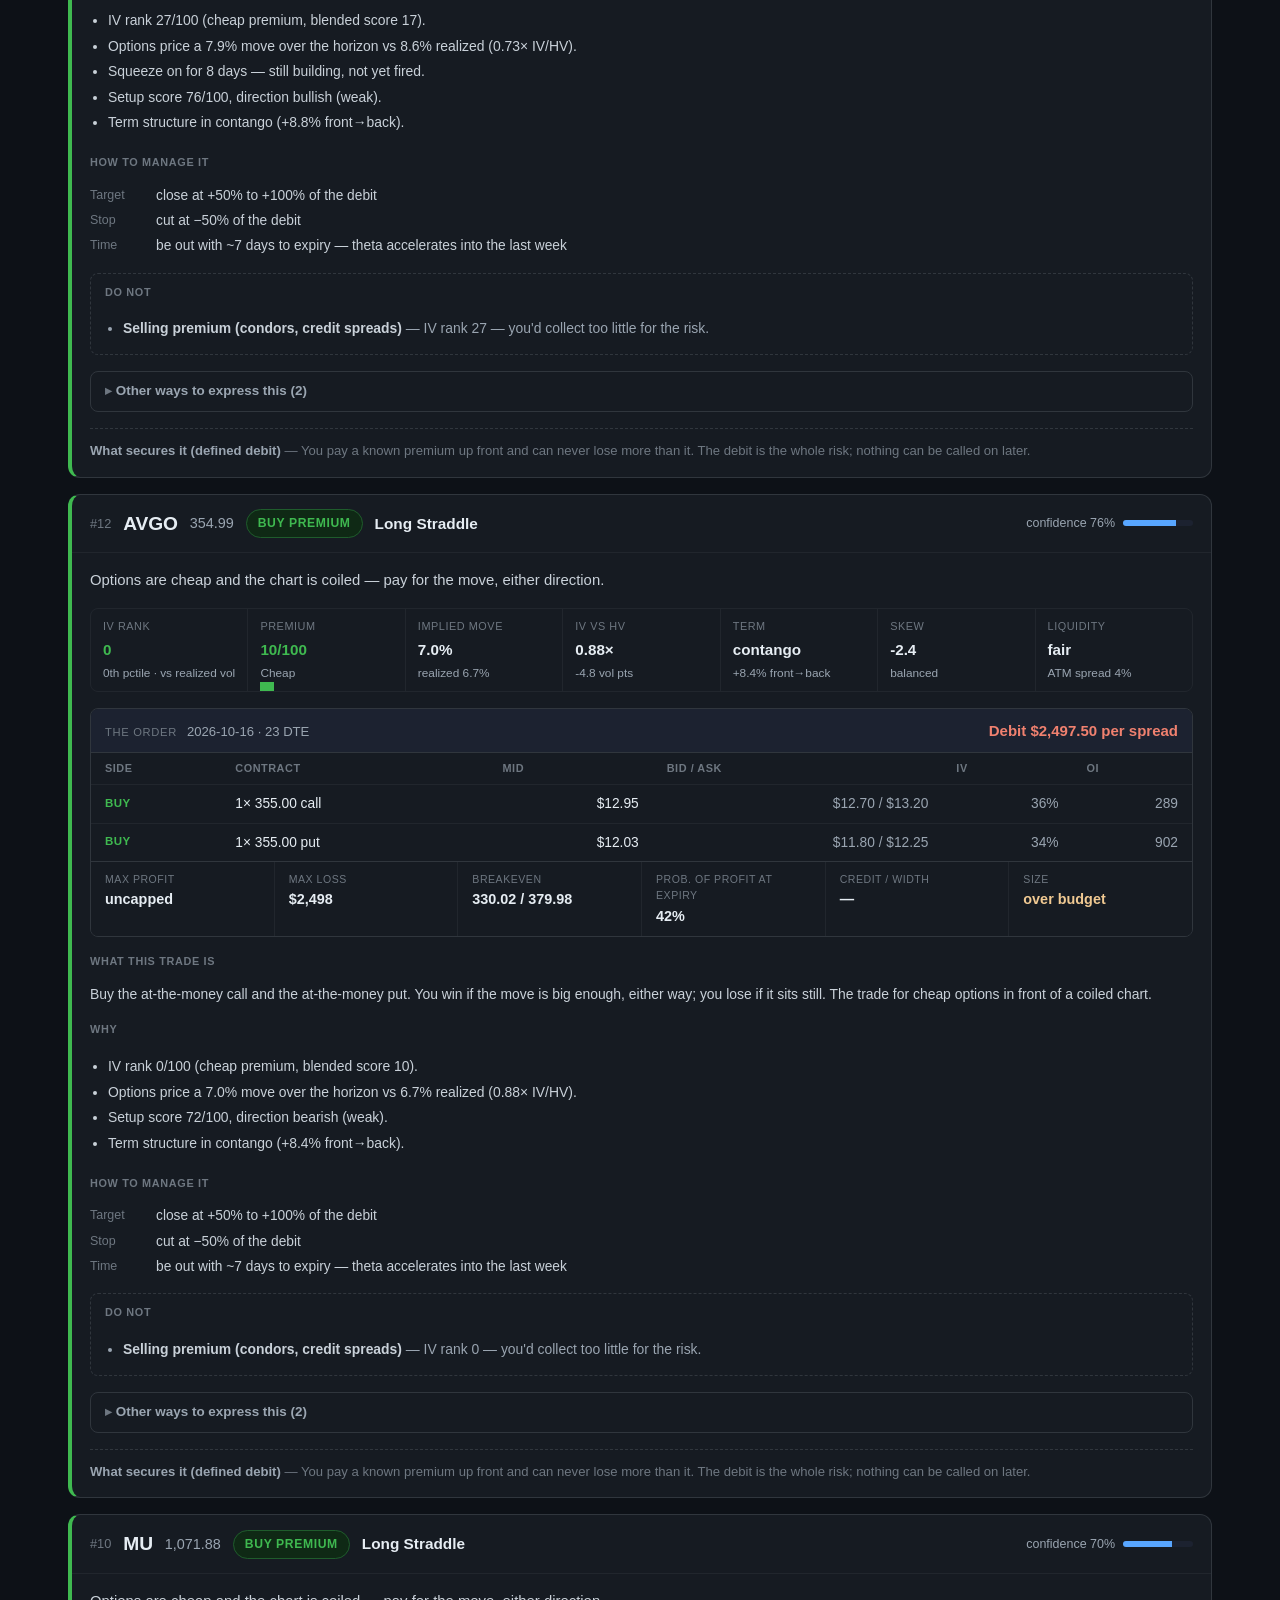
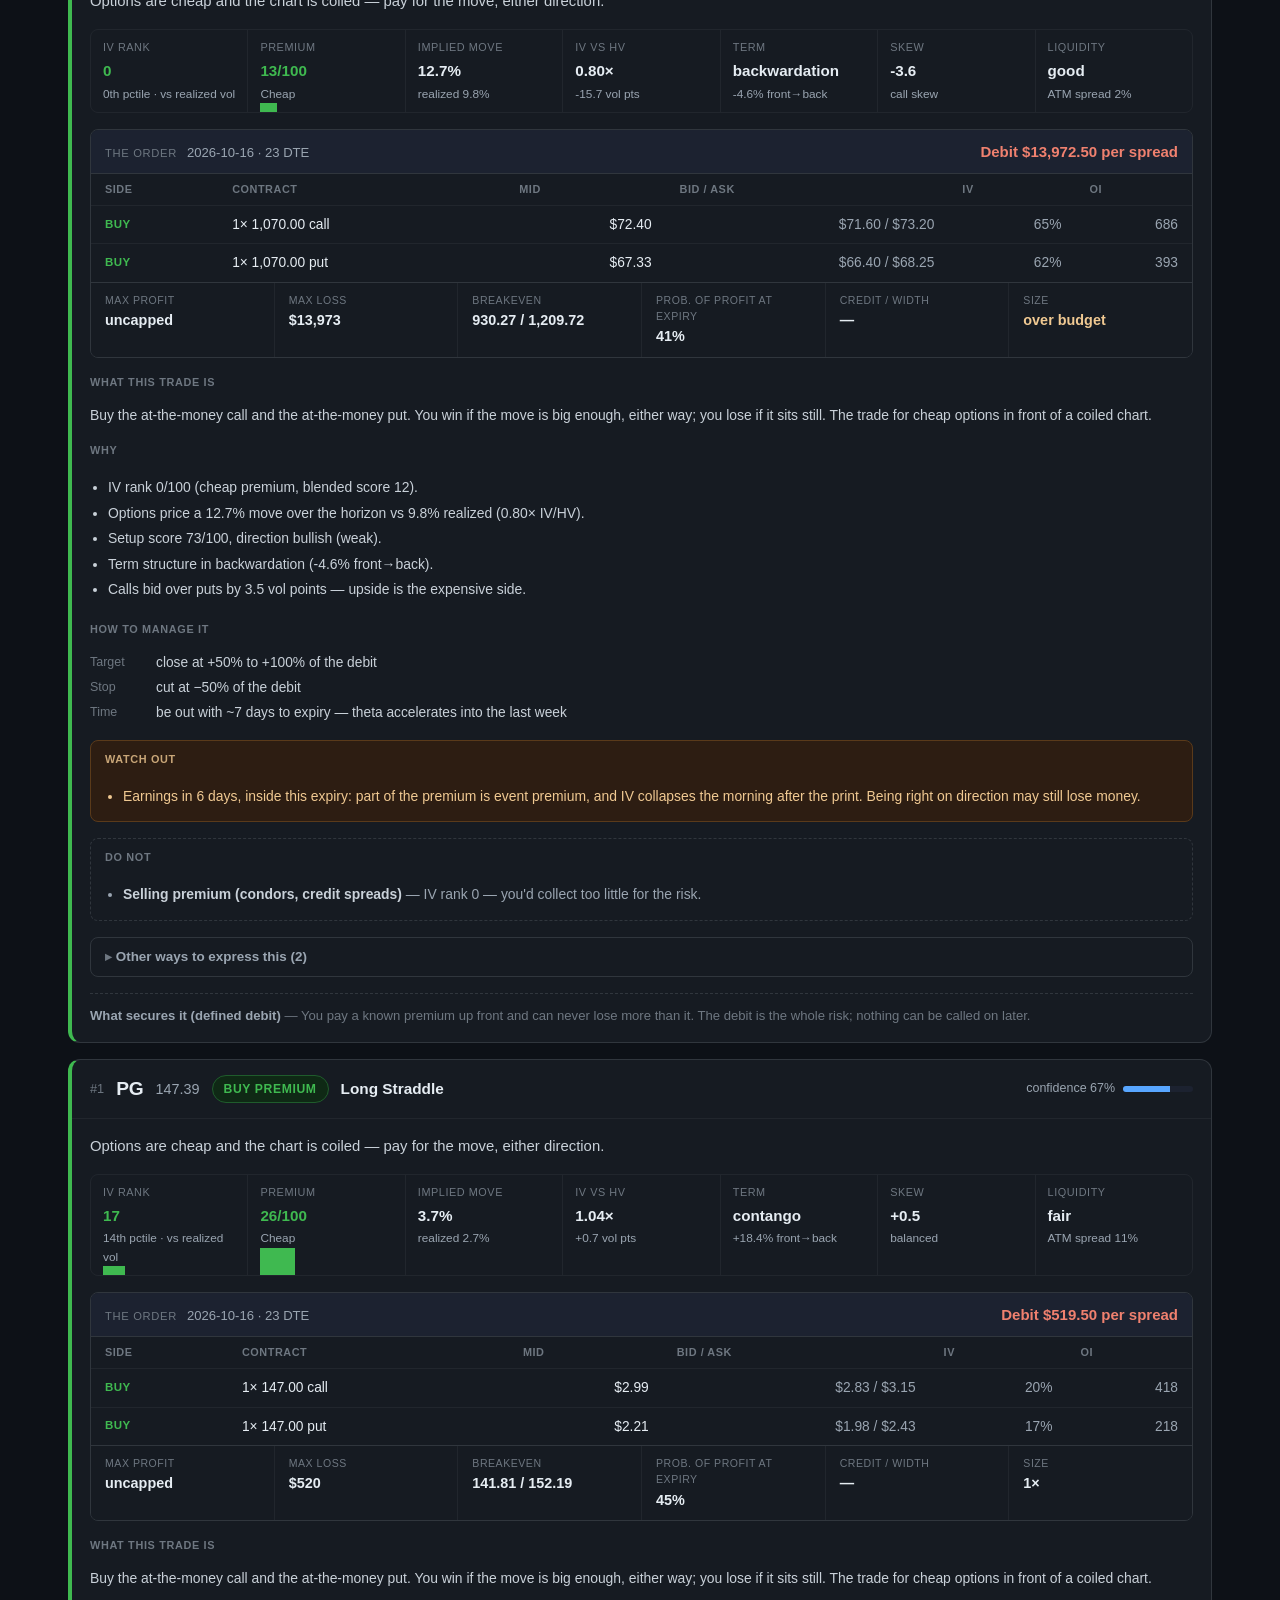
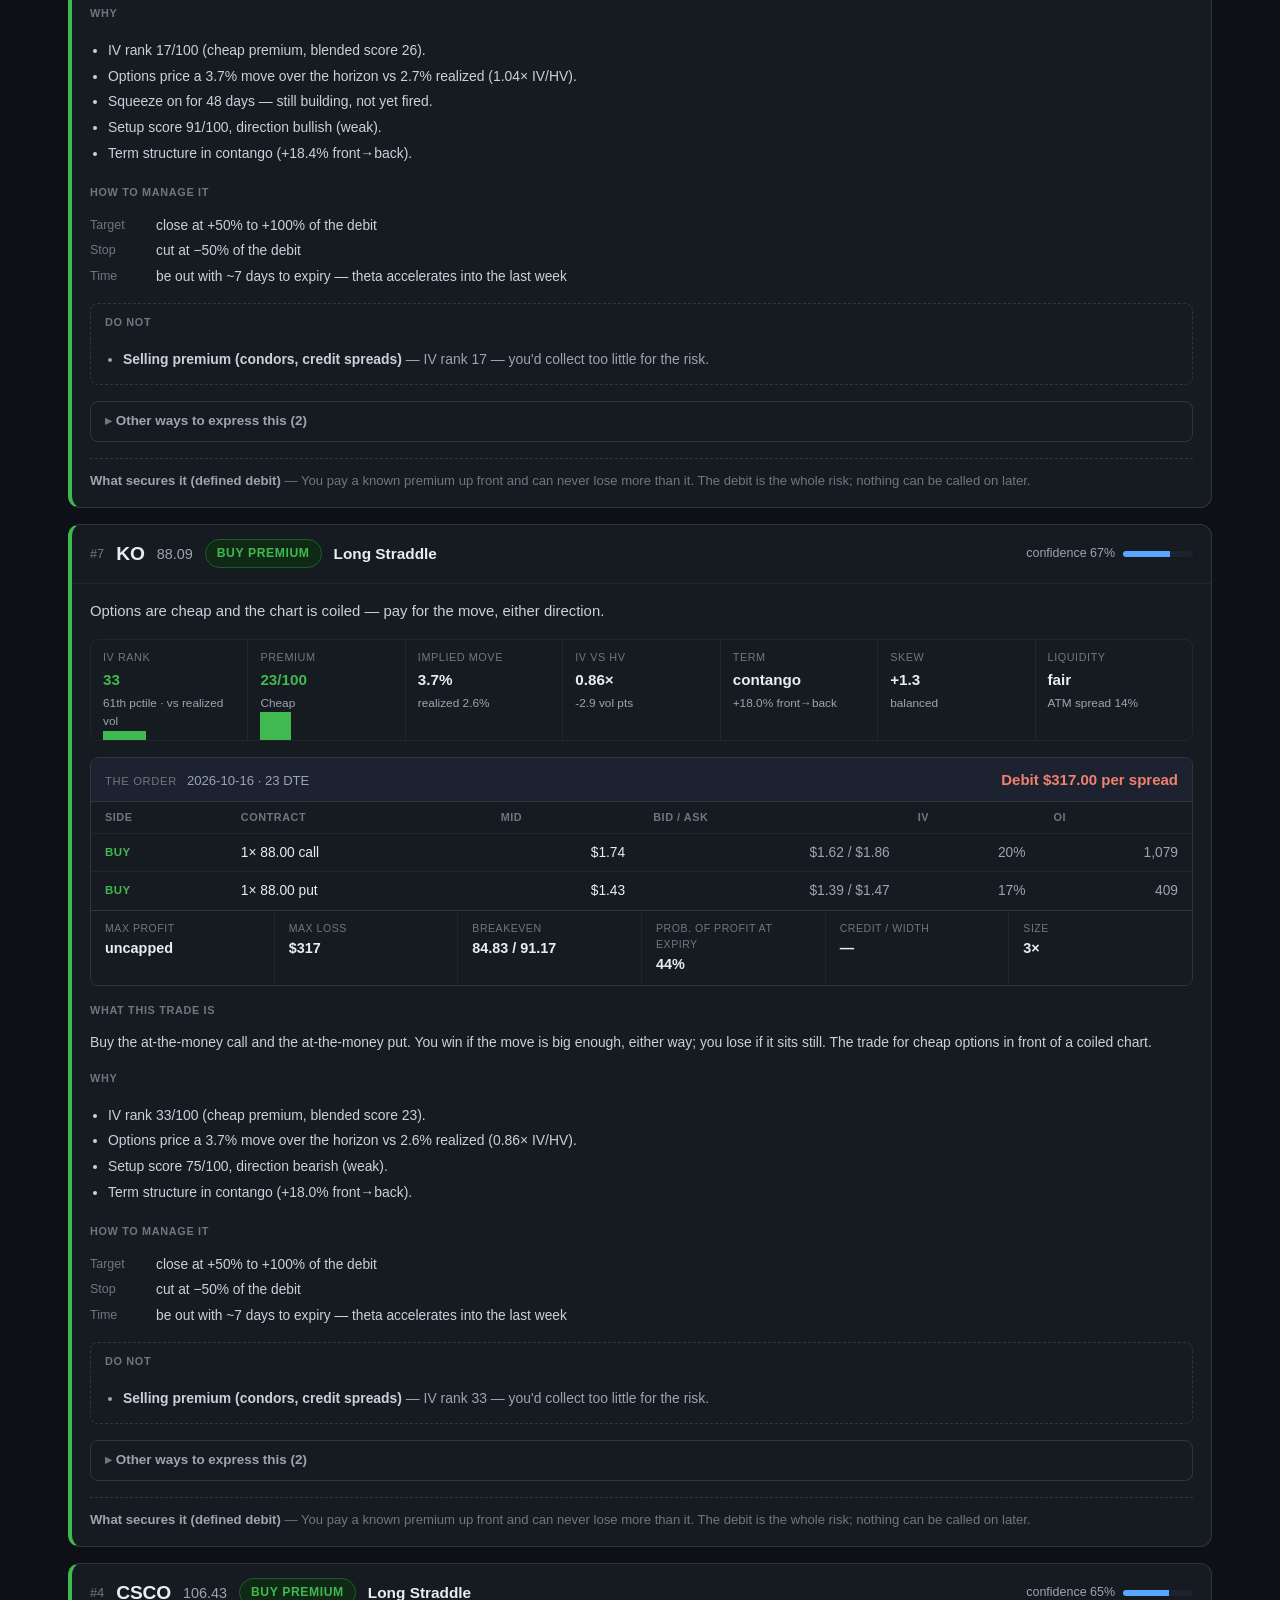
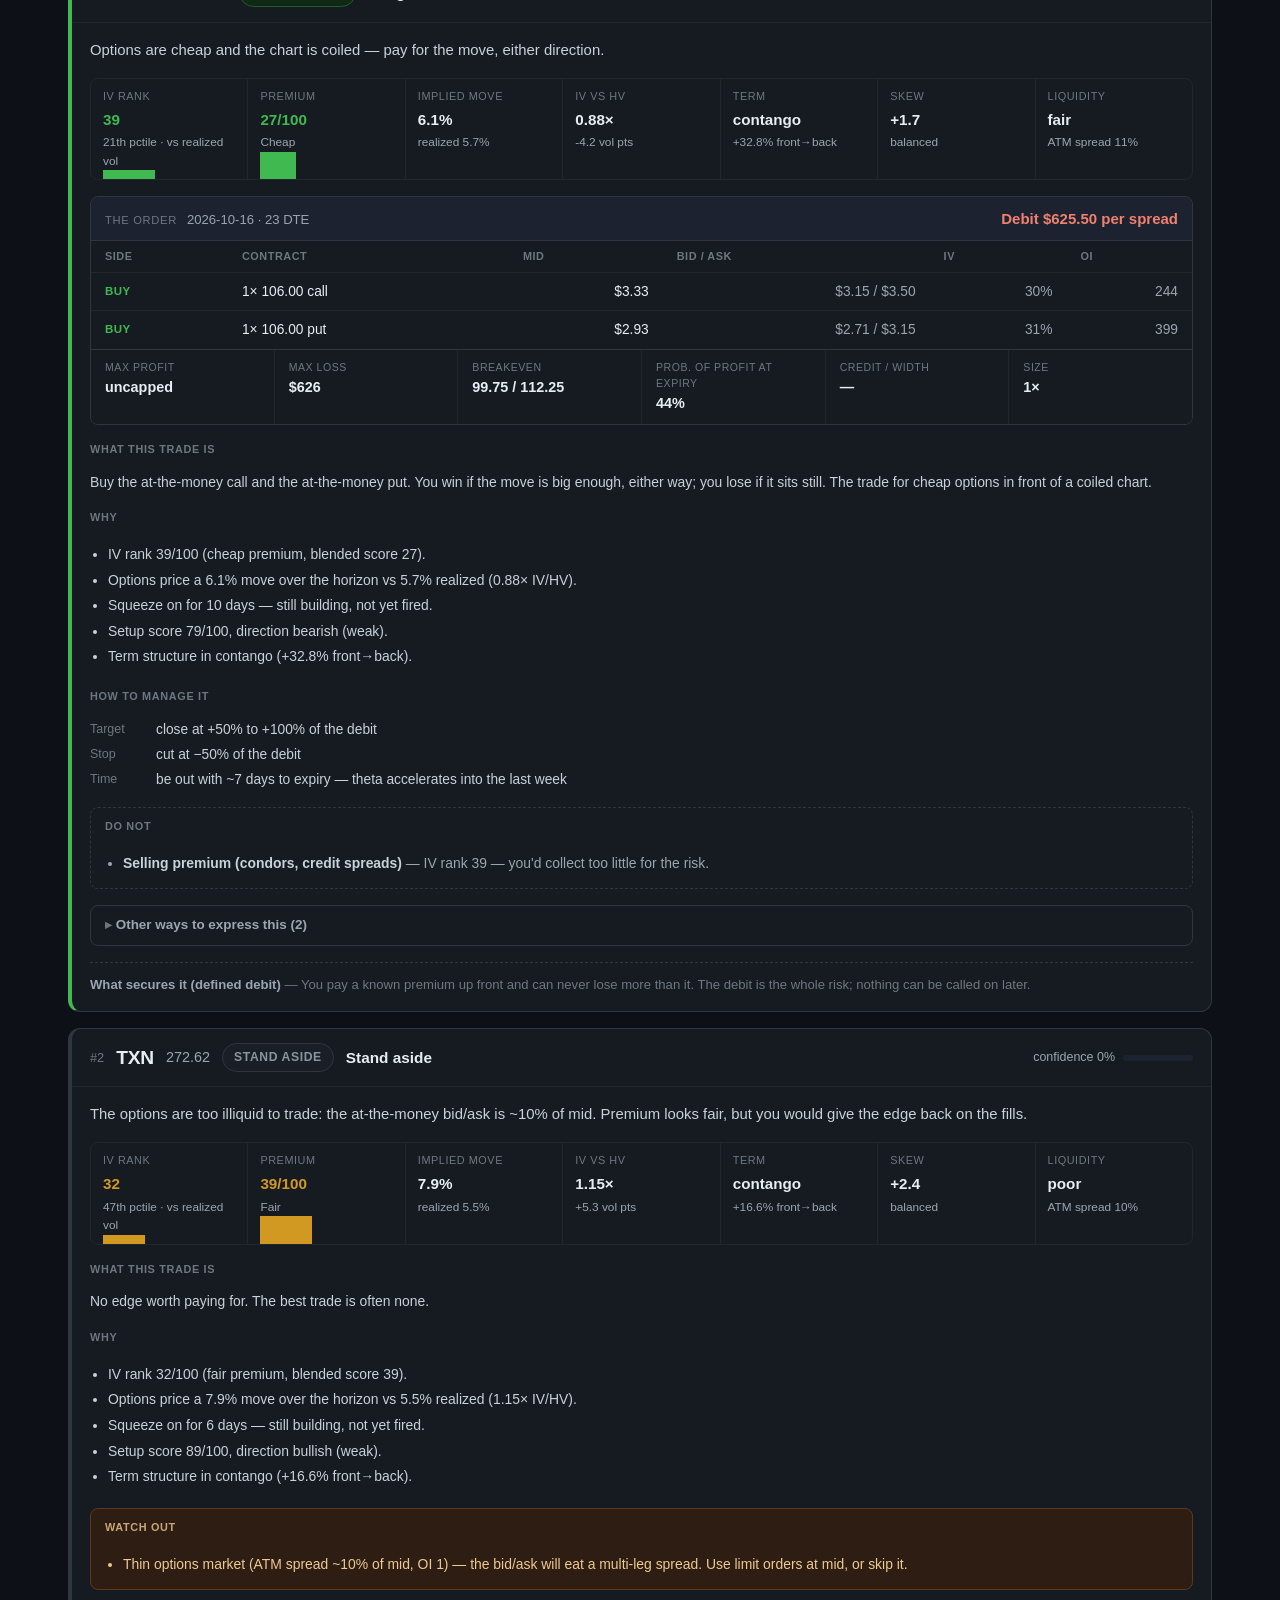
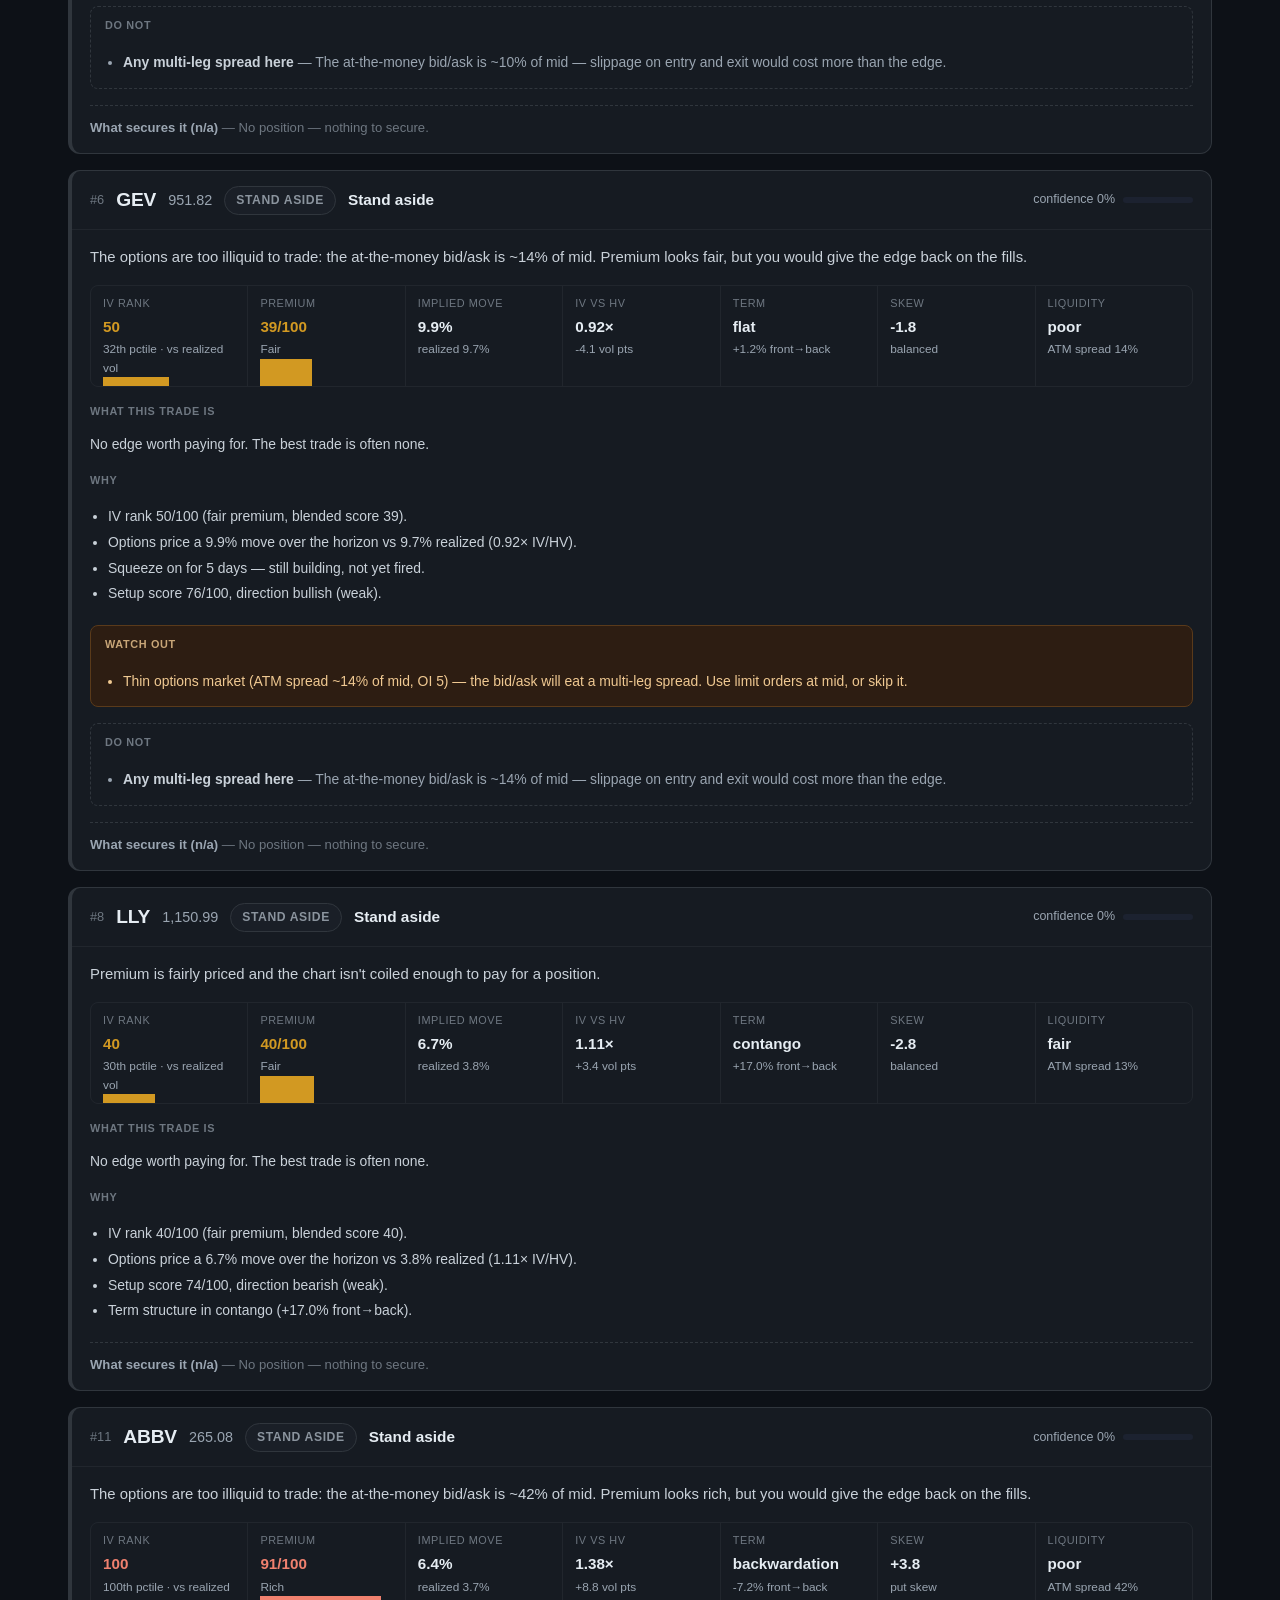
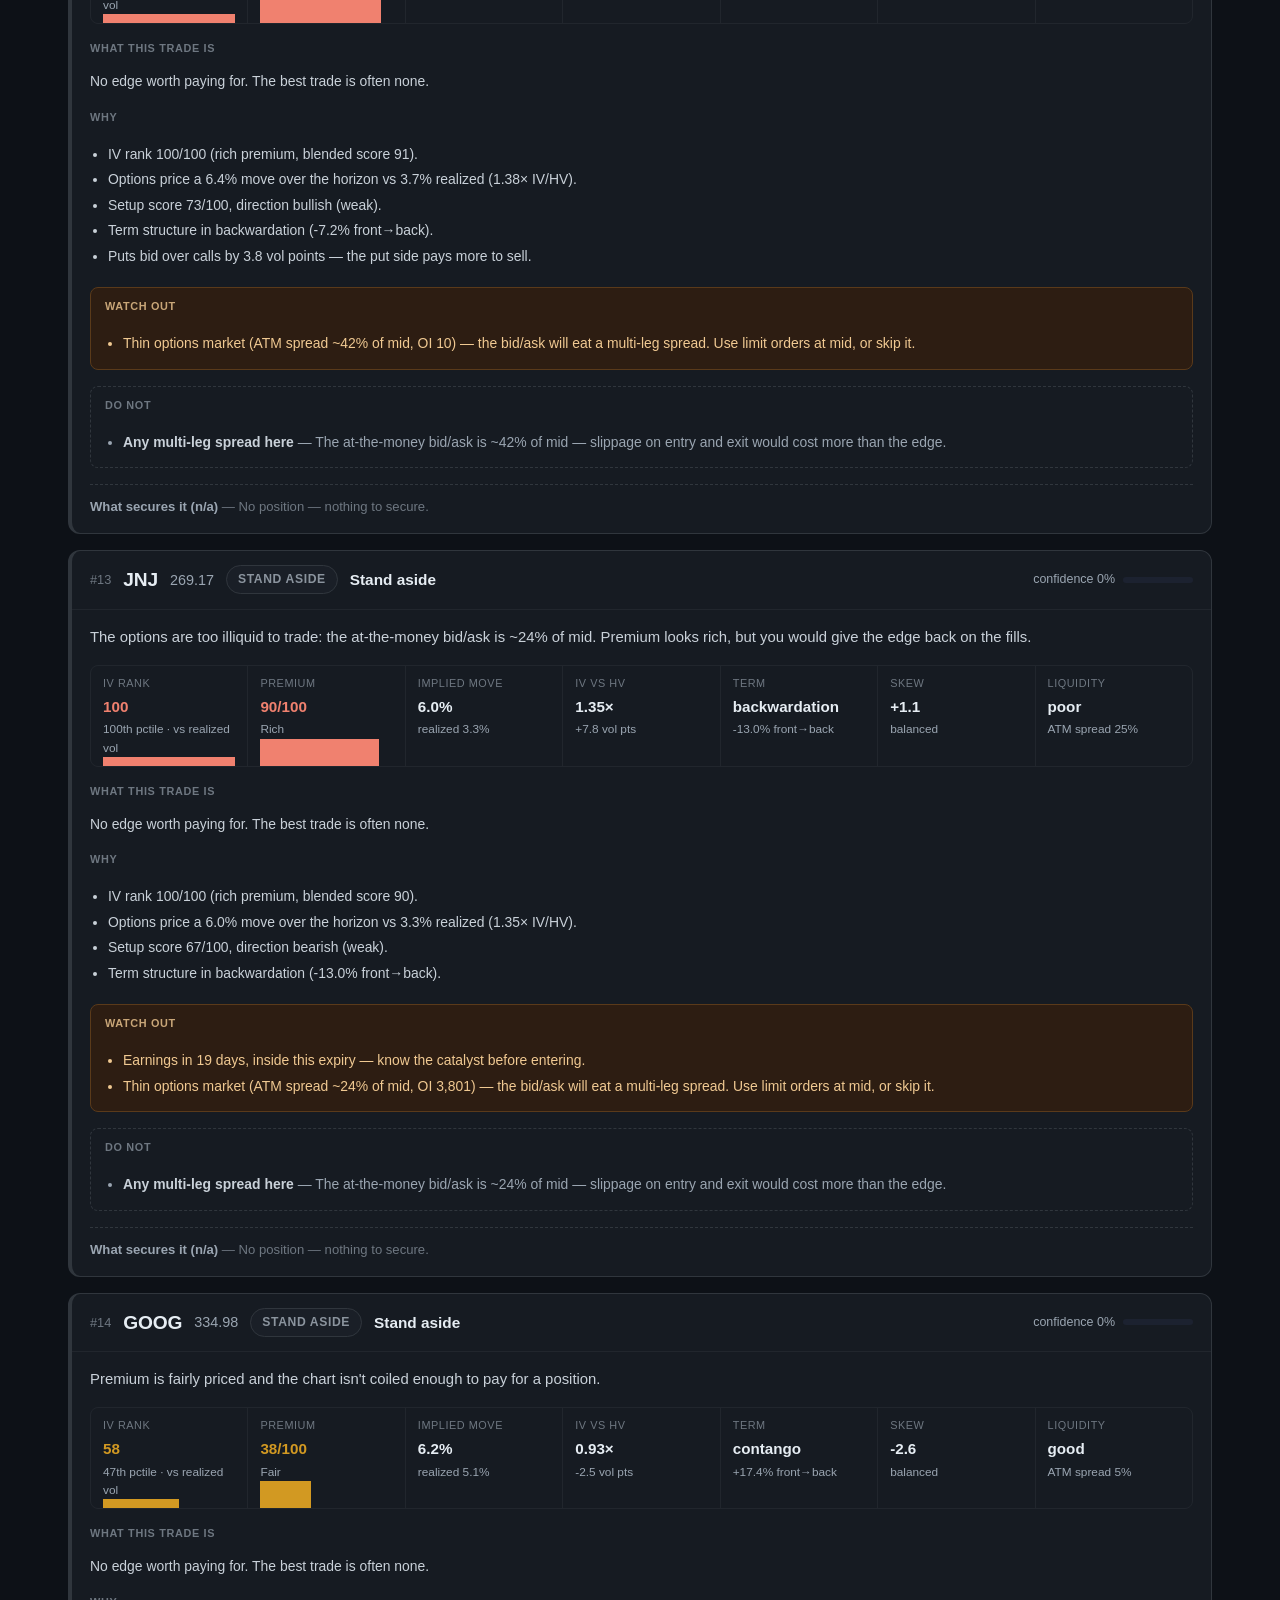
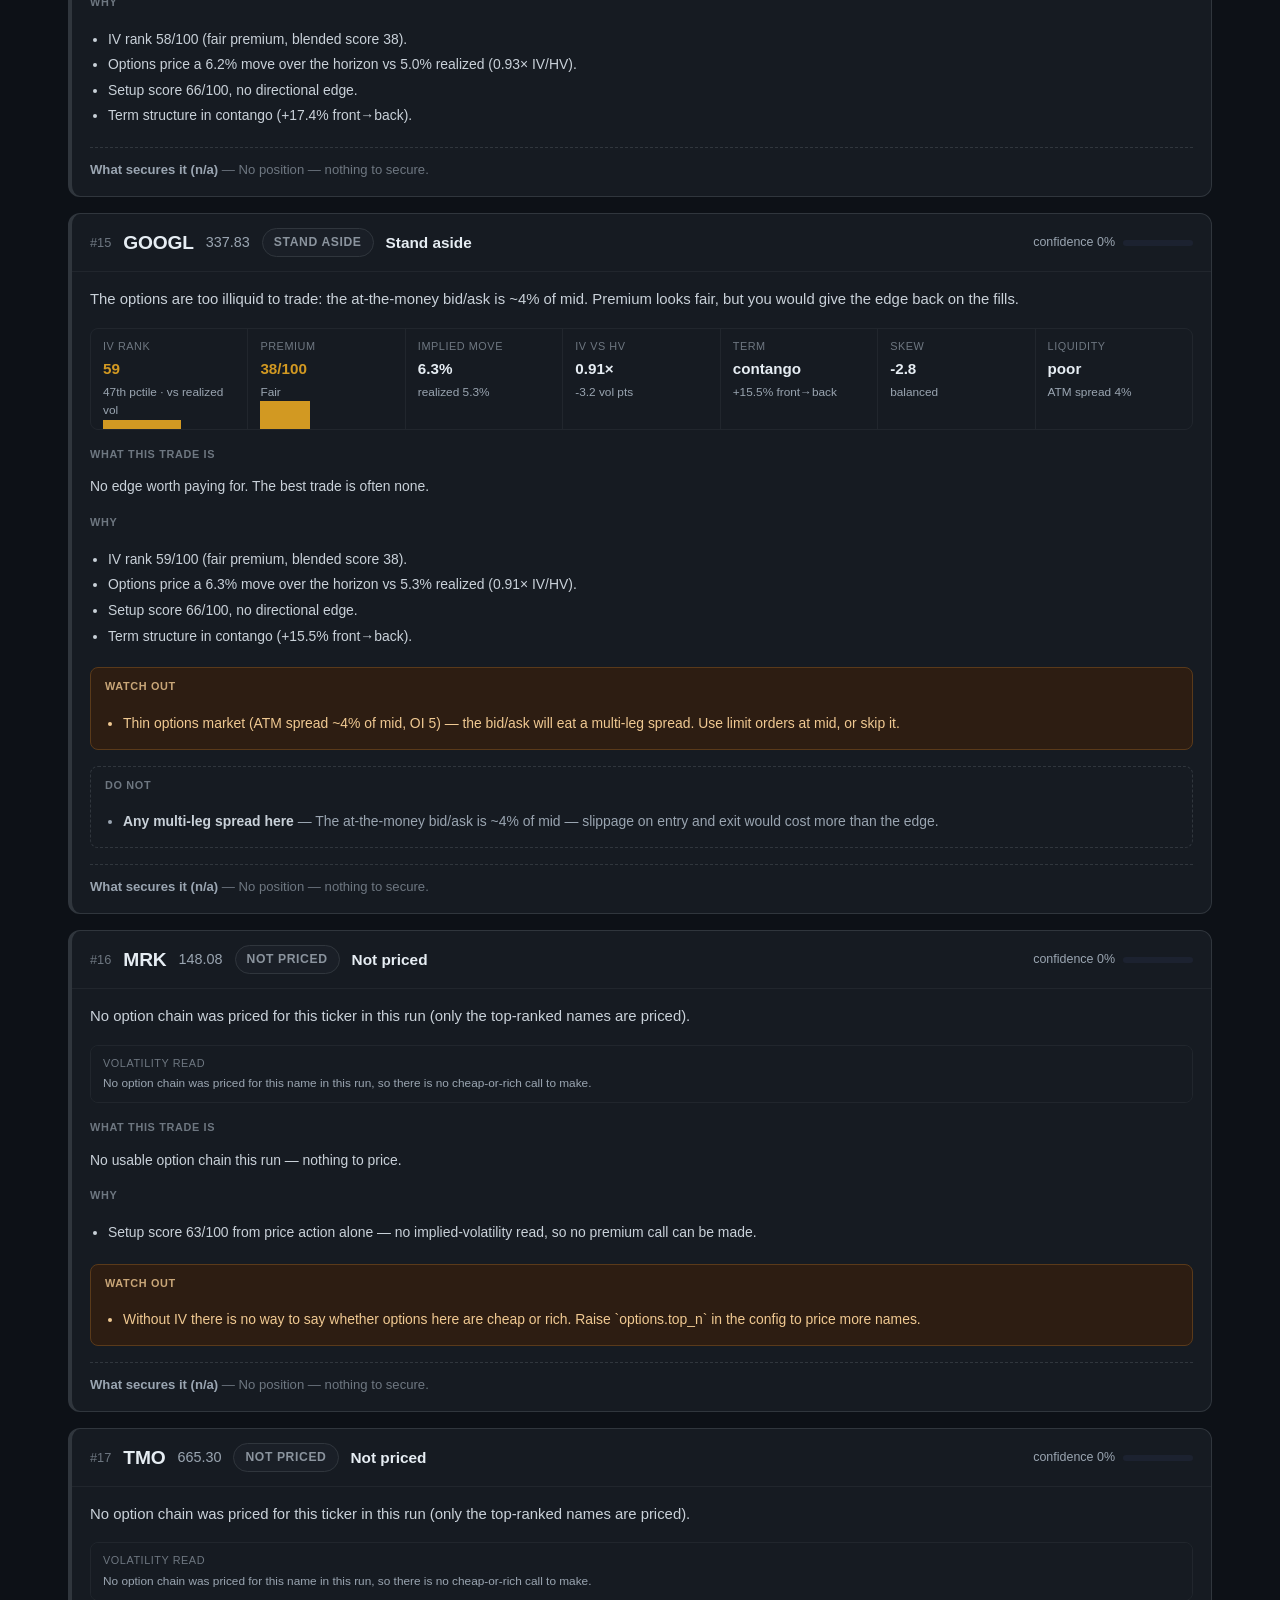
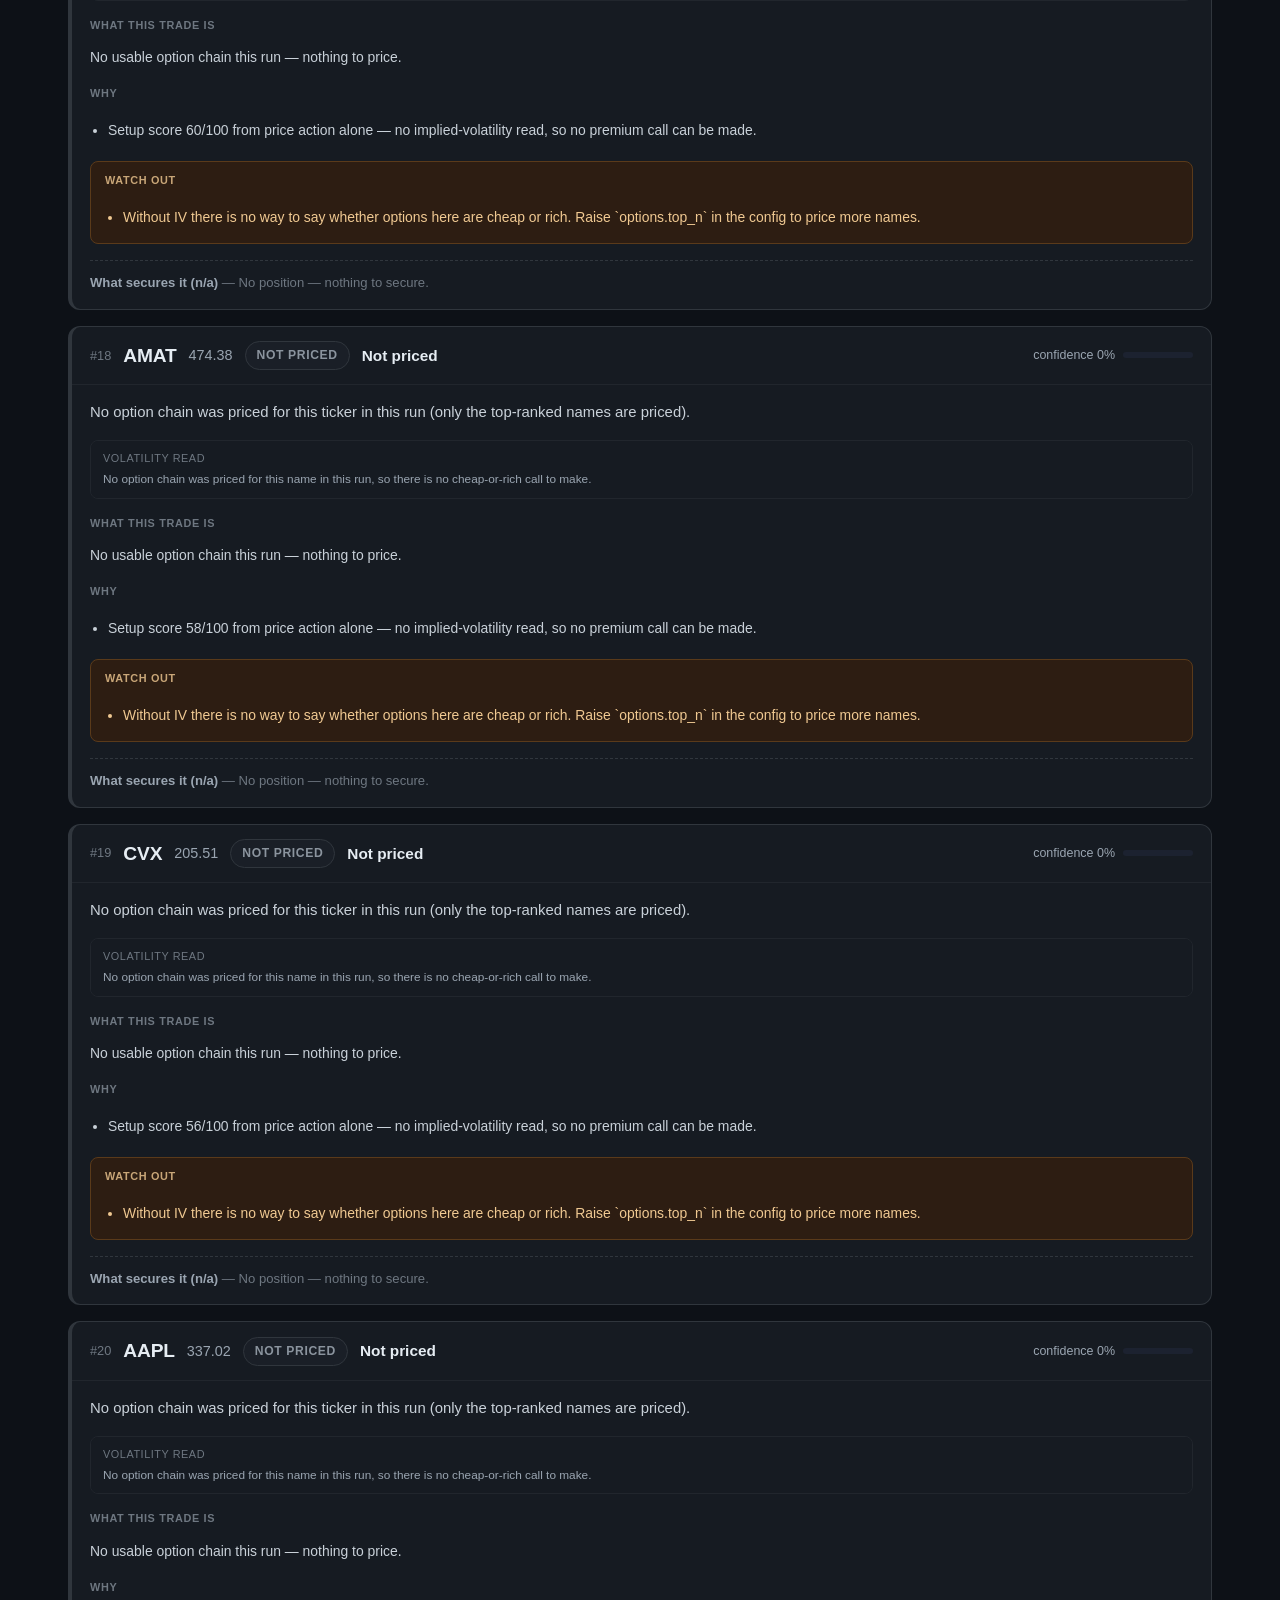
==== commit 96cdcddd: "Split app.js into one file per part of the page public/assets/app.js (4,074 lines, one closure) beco" ====
--- a/public/index.html
+++ b/public/index.html
@@ -27,7 +27,7 @@
 
   <!-- Each tab names the panel it controls and each panel names its tab, so a
        screen reader announces the pair rather than a row of unlabelled regions.
-       Arrow keys move between them (see showTab in app.js). -->
+       Arrow keys move between them (see showTab in assets/app/core.js). -->
   <nav class="tabs" role="tablist" aria-label="Views">
     <button id="tab-playbook" data-tab="playbook" role="tab" aria-selected="true" aria-controls="panel-playbook">What to do</button>
     <button id="tab-spreads" data-tab="spreads" role="tab" aria-selected="false" aria-controls="panel-spreads">Spreads</button>
@@ -400,15 +400,25 @@
 
   </div>
 </div>
-<!-- The Repeat test's counting rules, ahead of app.js because it reads them off
+<!-- The Repeat test's counting rules, ahead of the page's own scripts because it reads them off
      the global. Its own file so tests/test_trial.py can run it under node. -->
 <script src="assets/trial.js"></script>
 <!-- The Backtest tab's rules, same arrangement and for the same reason: its own
      file so tests/test_backtest_js.py can run it under node. -->
 <script src="assets/backtest.js"></script>
-<!-- The pure payload-to-HTML helpers app.js builds the page with; its own file
+<!-- The pure payload-to-HTML helpers the page is built with; its own file
      so tests/test_render_js.py can feed it hostile payloads under node. -->
 <script src="assets/render.js"></script>
-<script src="assets/app.js"></script>
+<!-- The page itself, one file per part of it, in this order: core.js first
+     (shared helpers and state on window.SpreadApp), boot.js last (starts it). -->
+<script src="assets/app/core.js"></script>
+<script src="assets/app/playbook.js"></script>
+<script src="assets/app/scanner.js"></script>
+<script src="assets/app/spreads.js"></script>
+<script src="assets/app/charts.js"></script>
+<script src="assets/app/repeat.js"></script>
+<script src="assets/app/backtest-tab.js"></script>
+<script src="assets/app/validation.js"></script>
+<script src="assets/app/boot.js"></script>
 </body>
 </html>
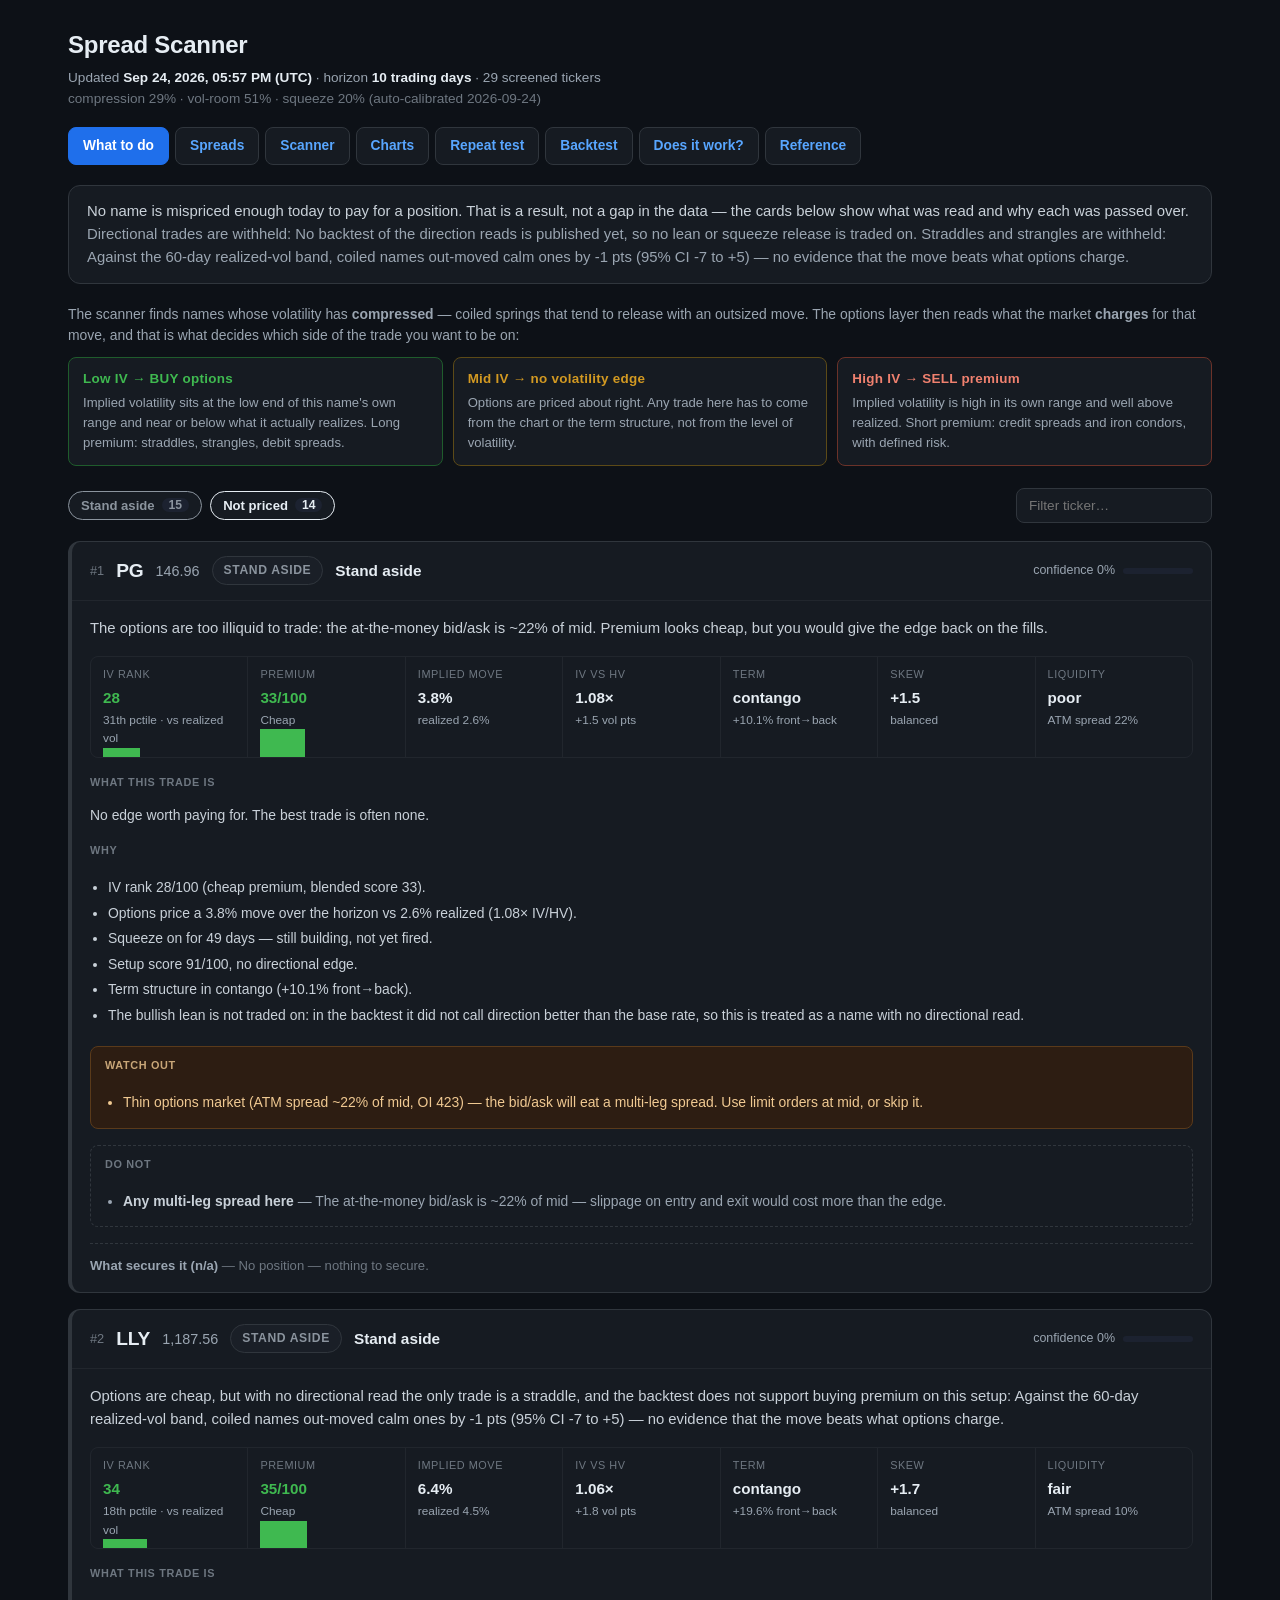
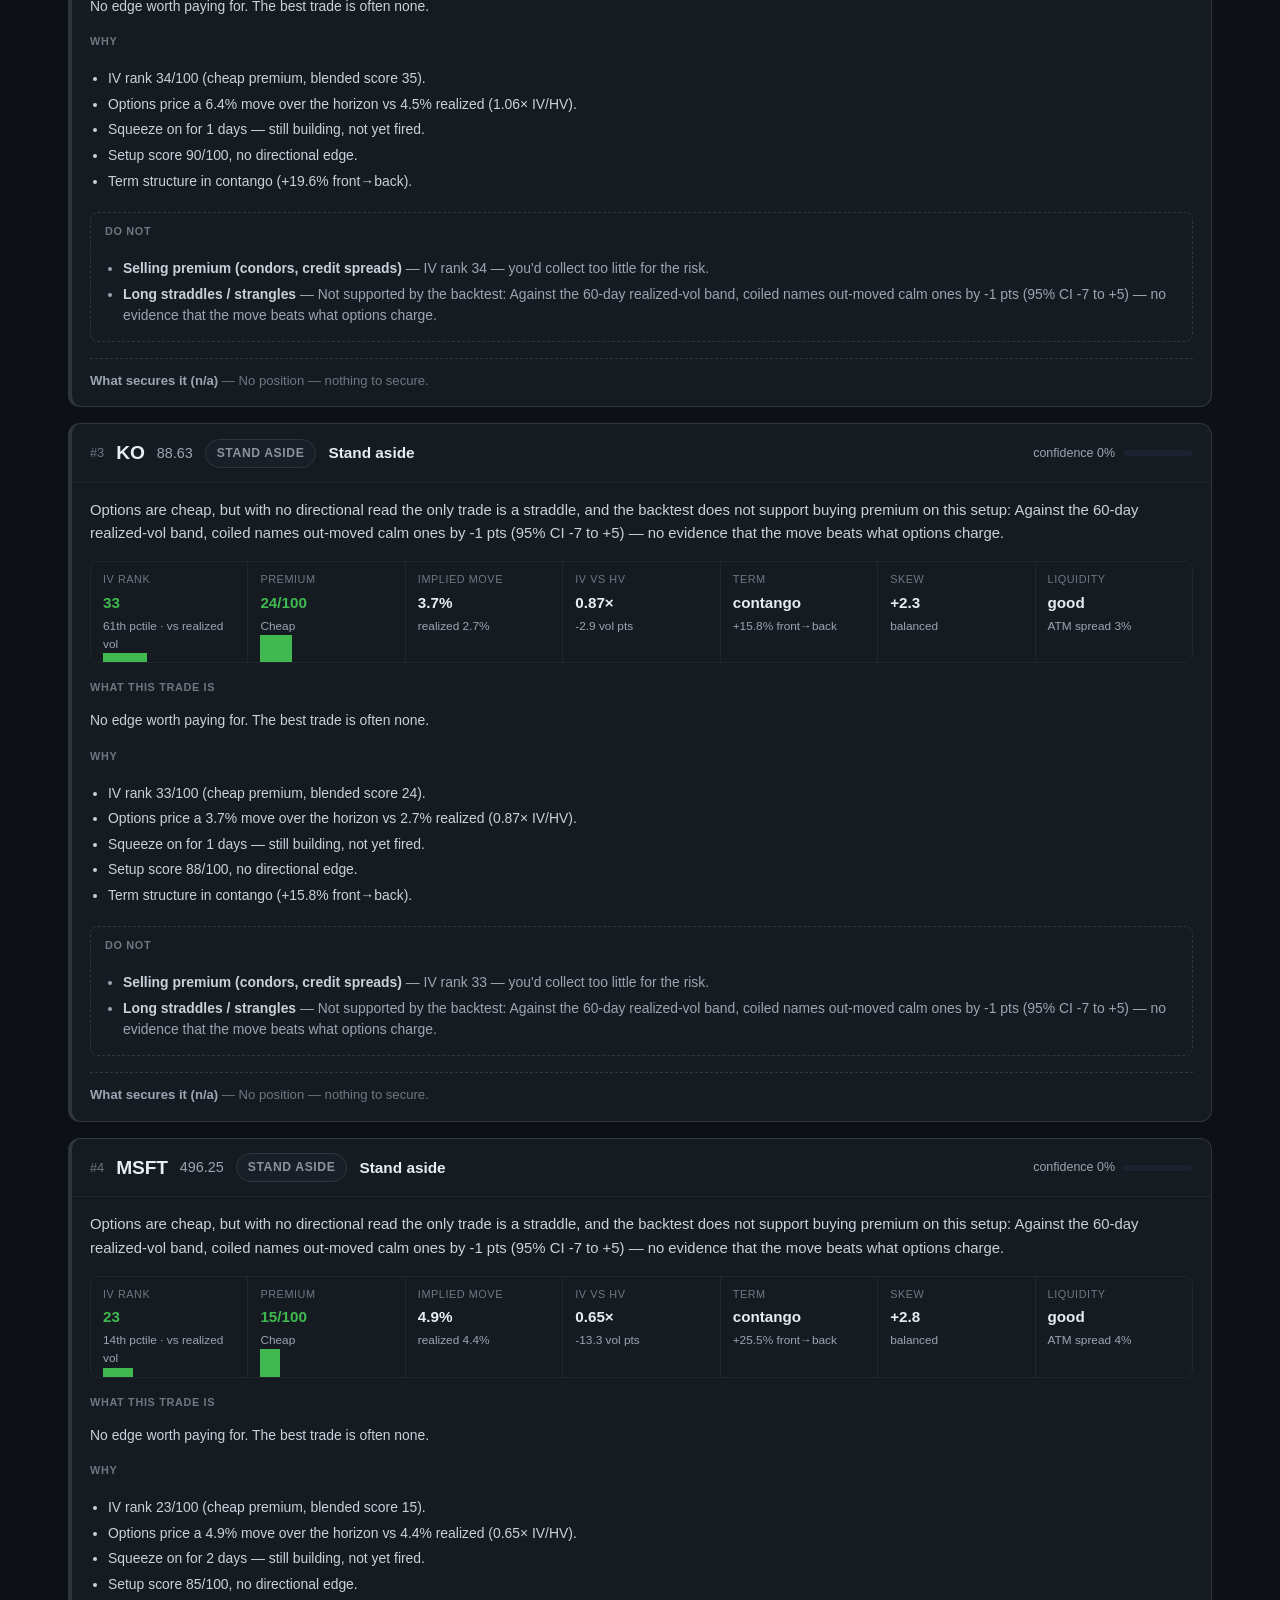
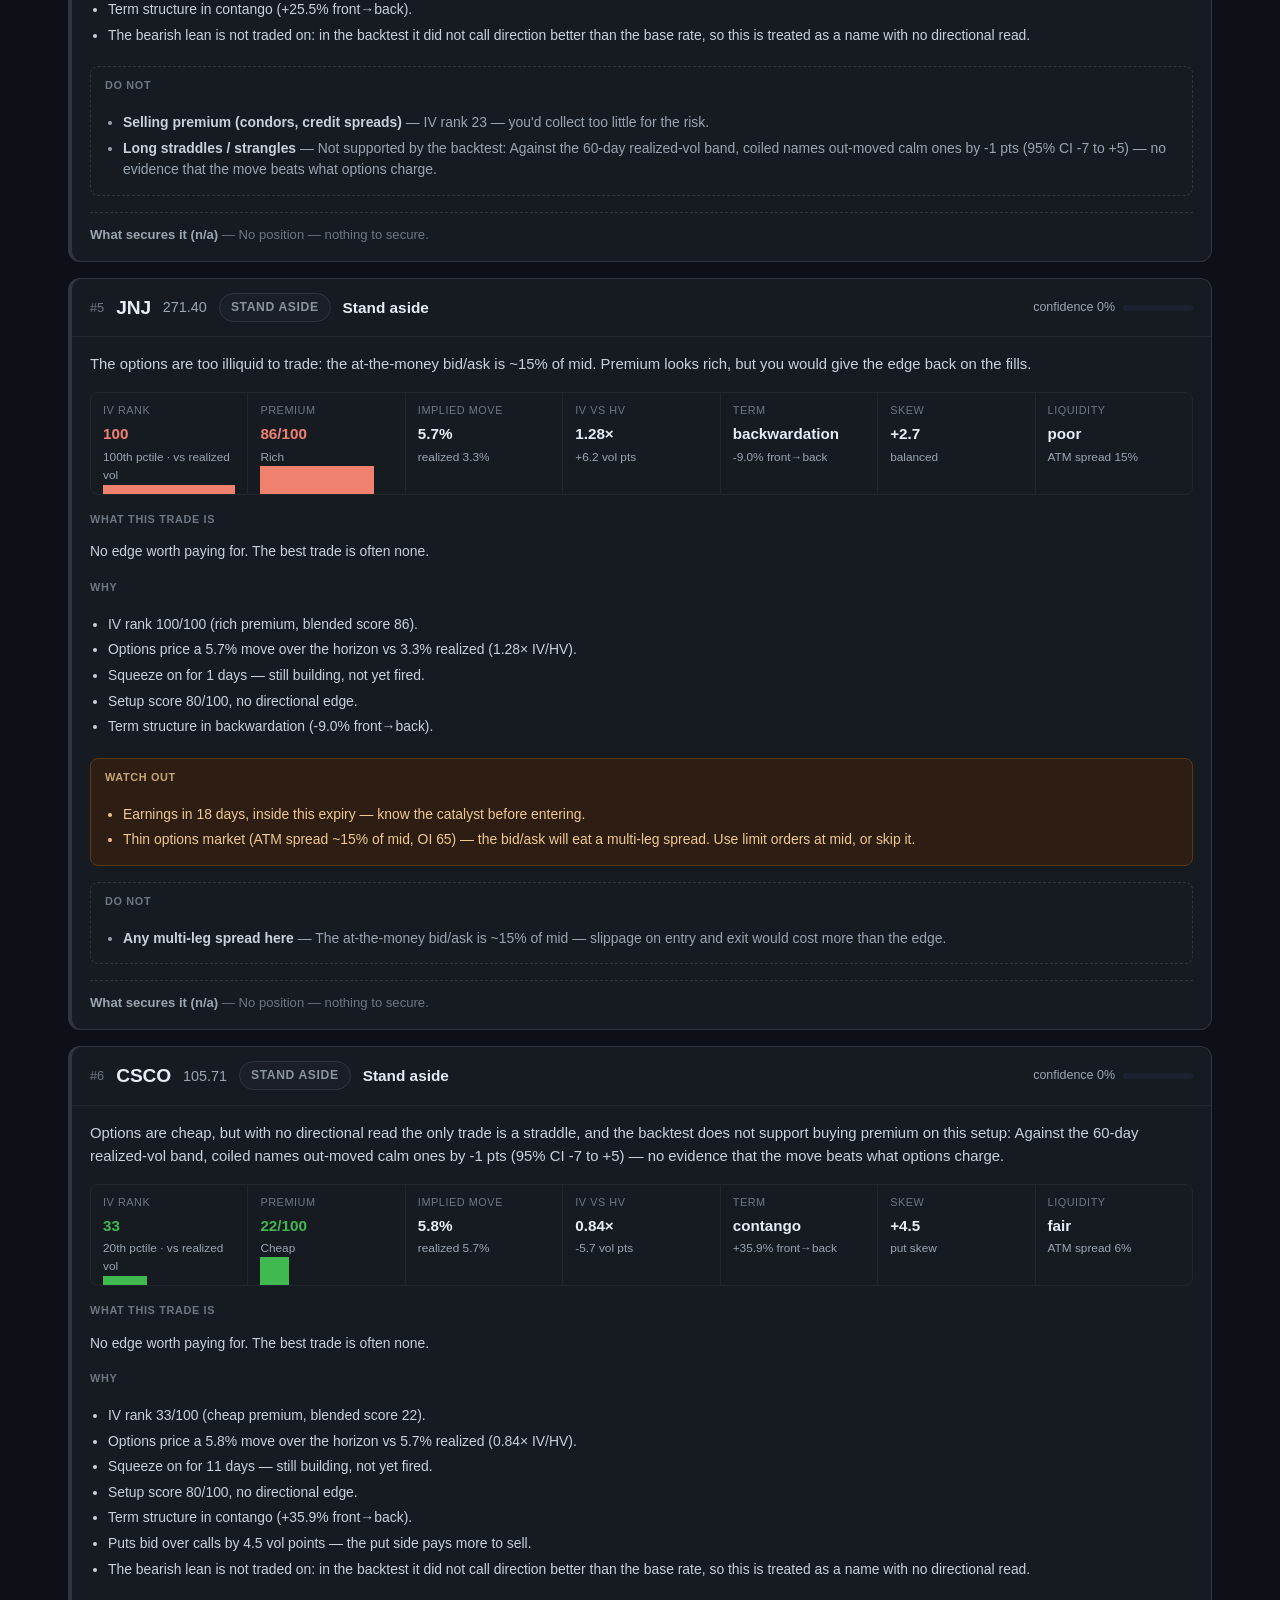
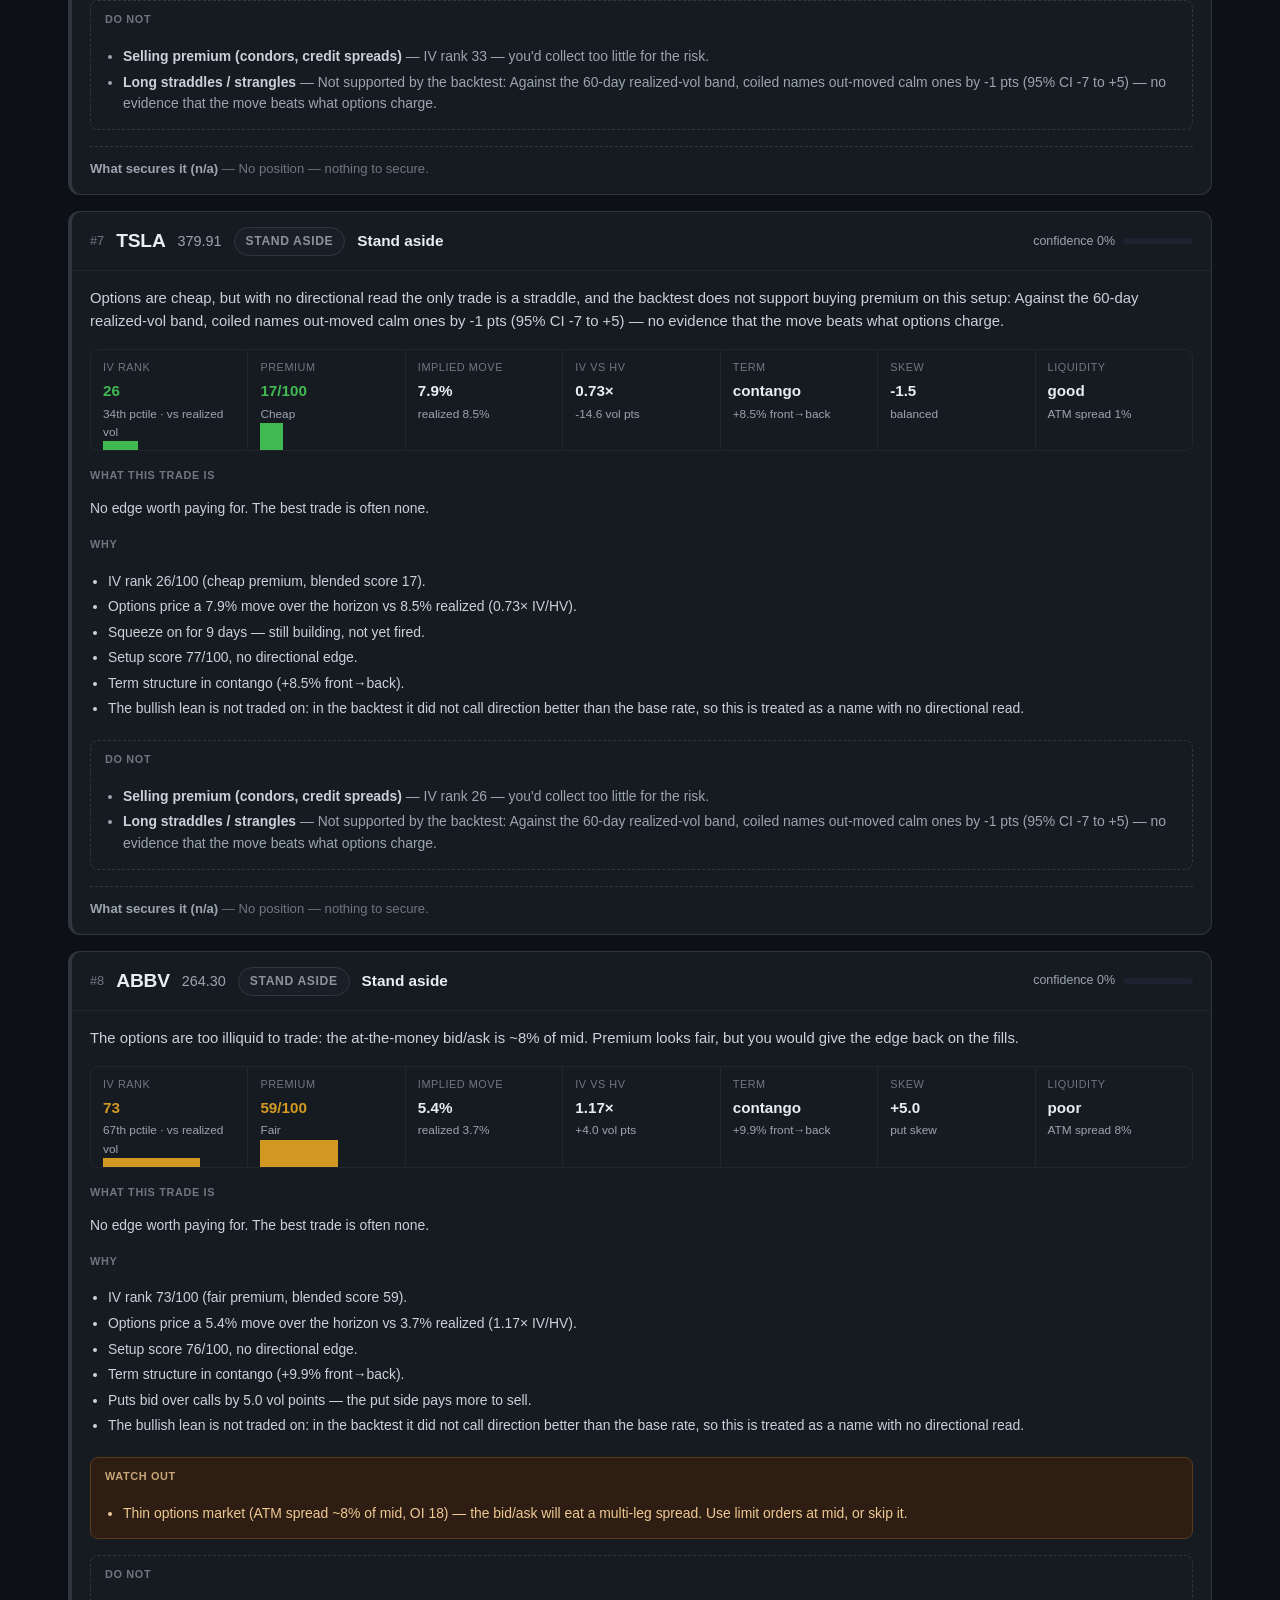
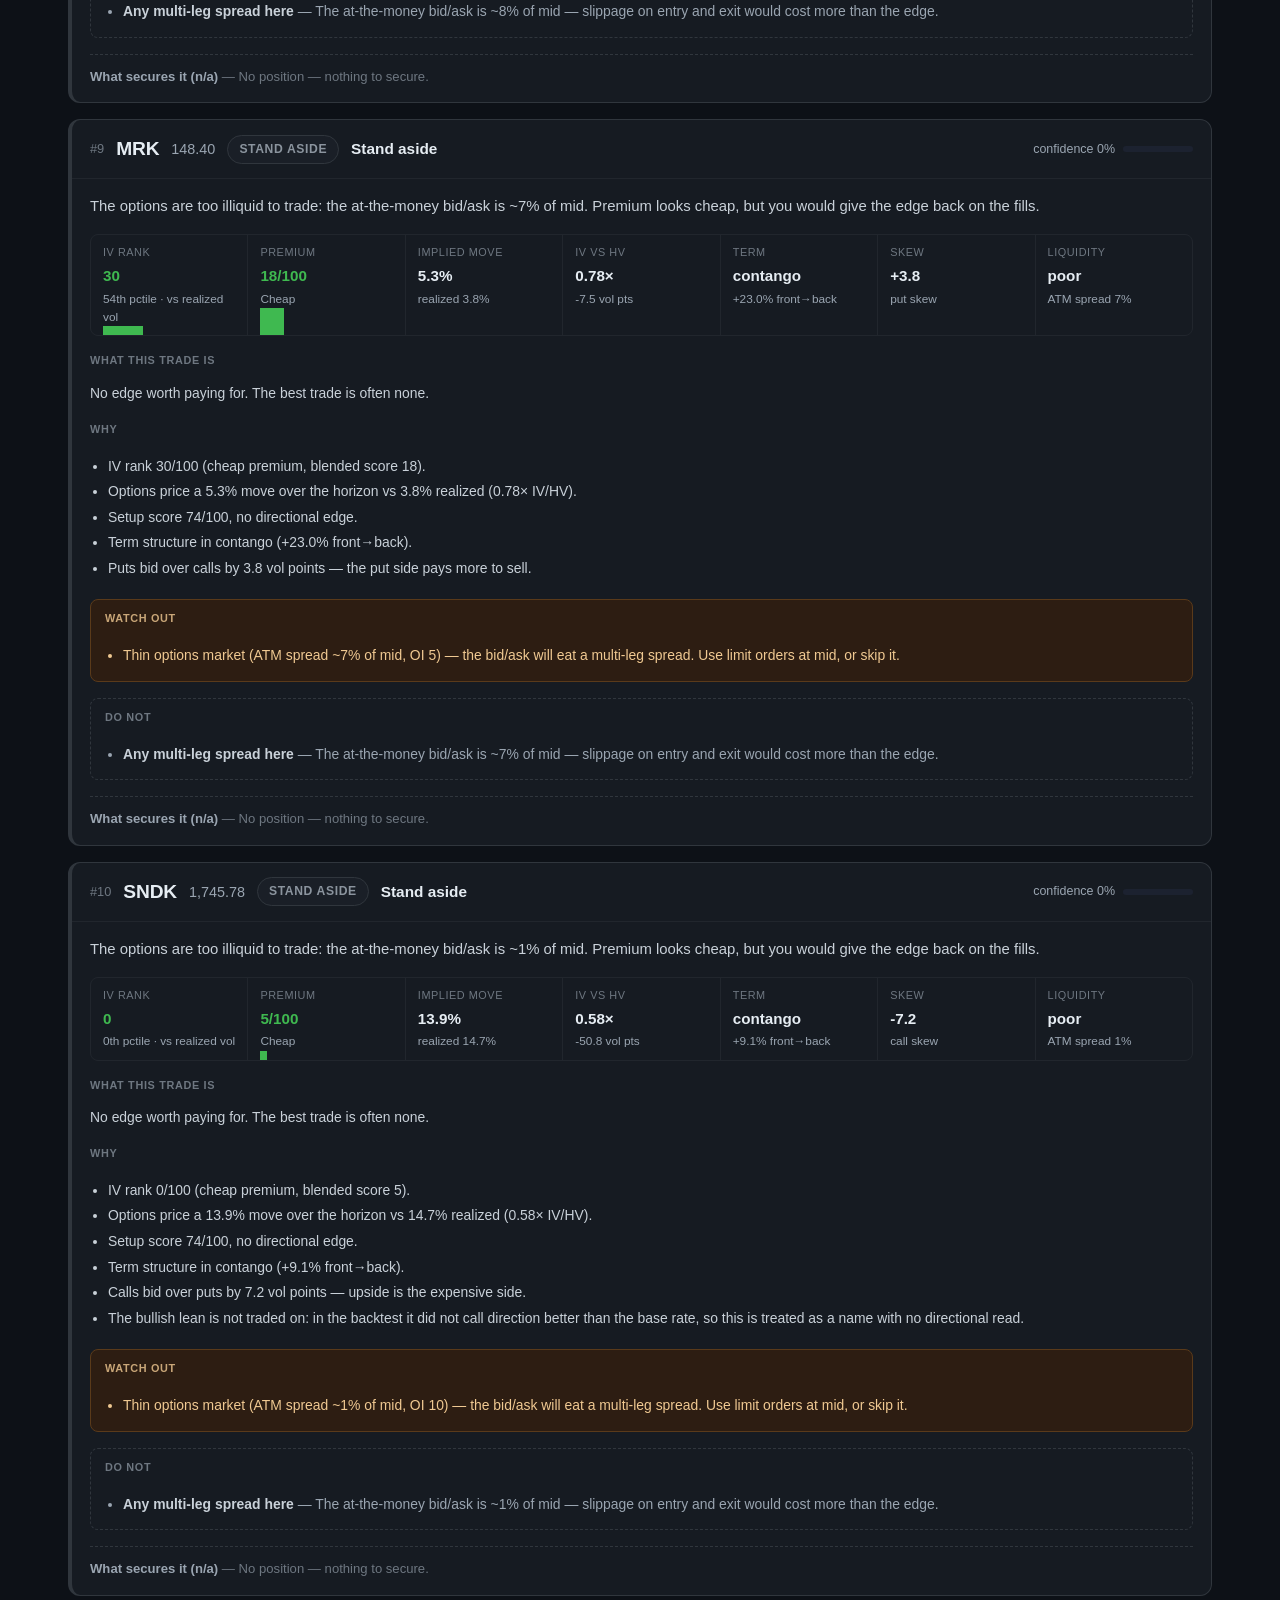
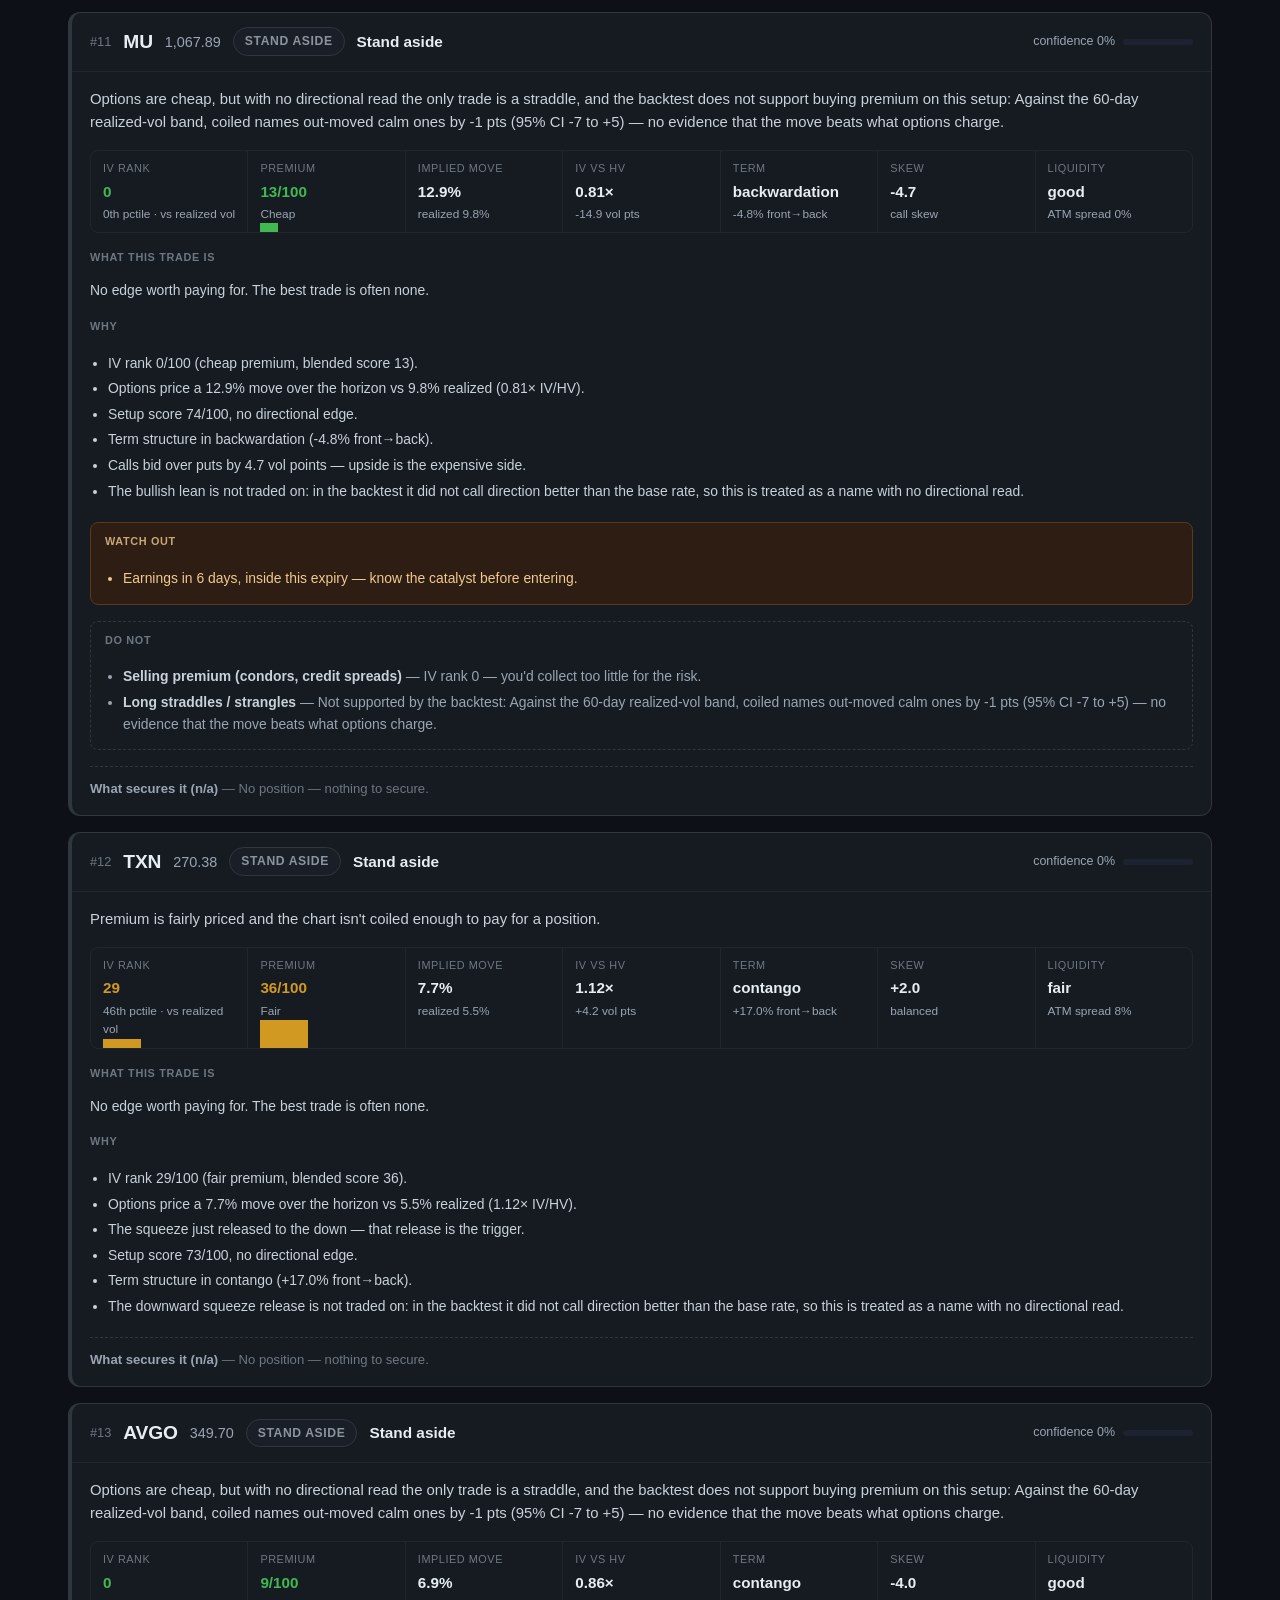
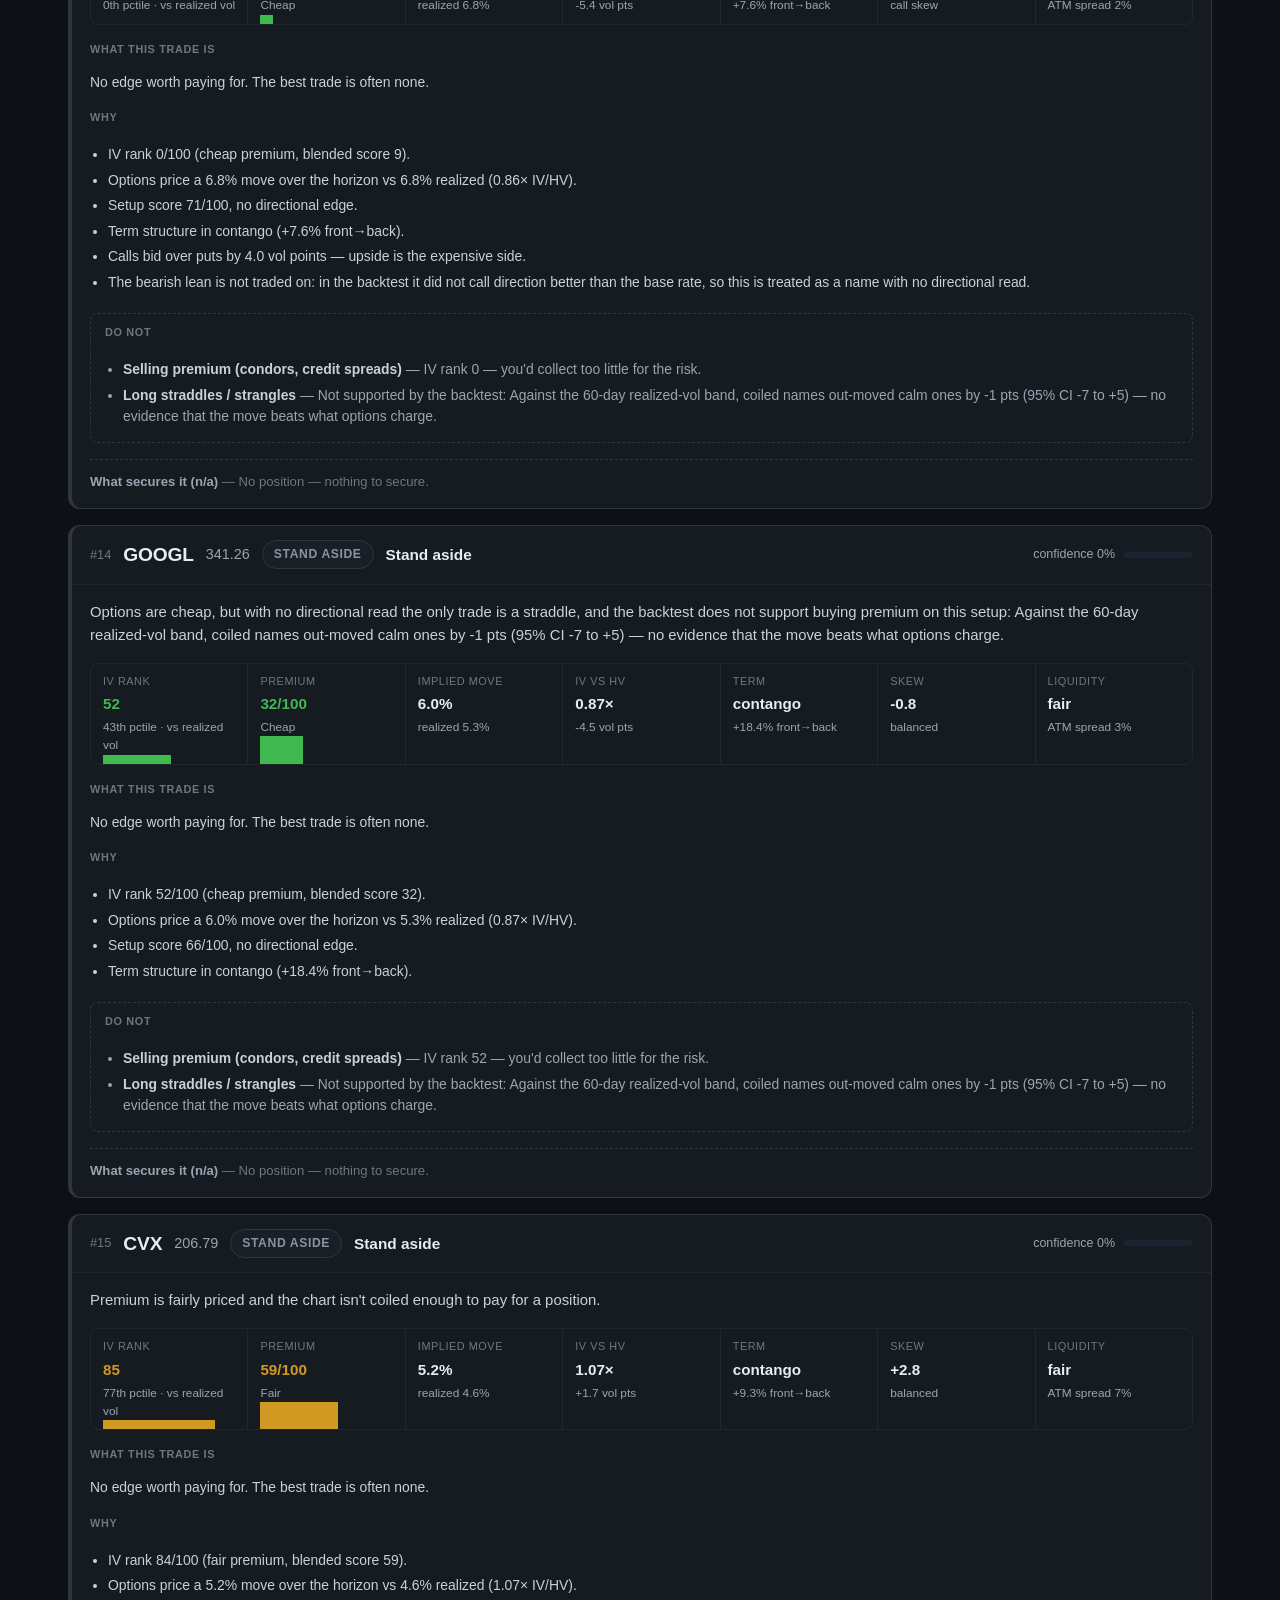
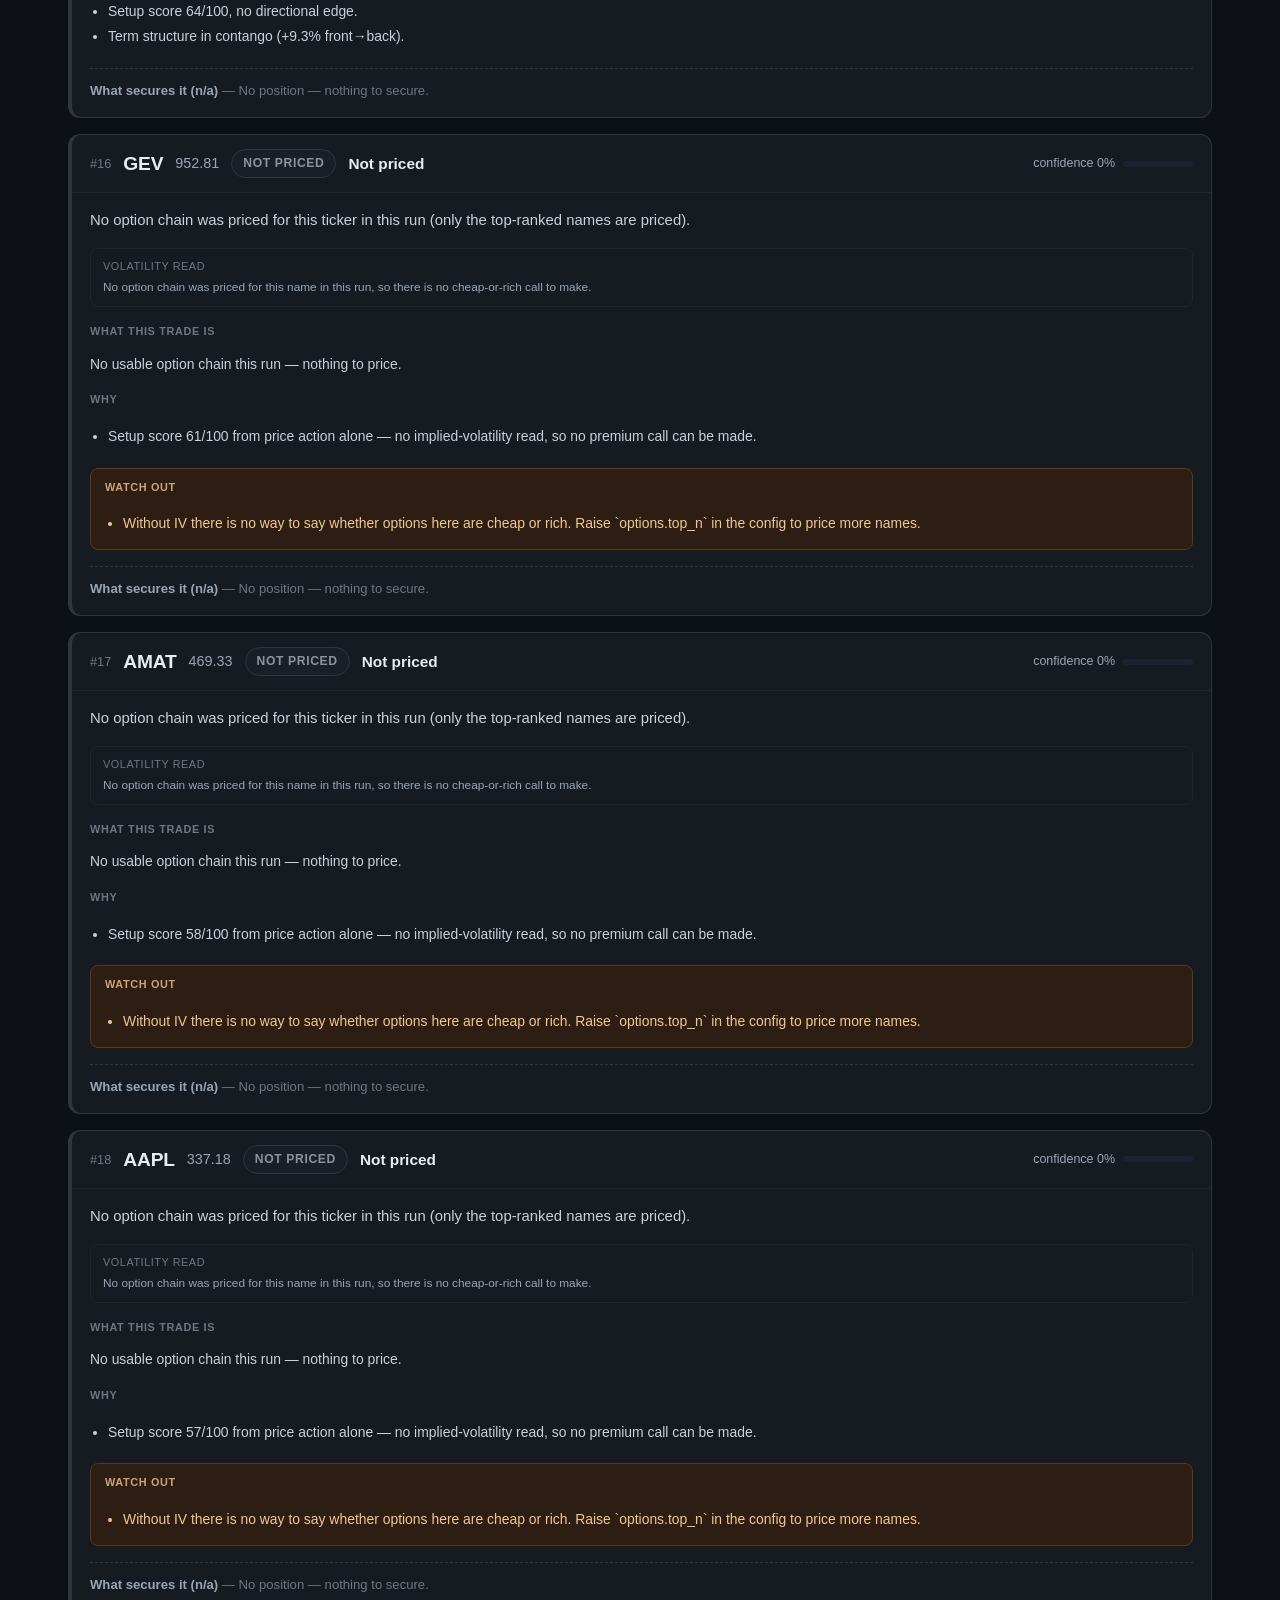
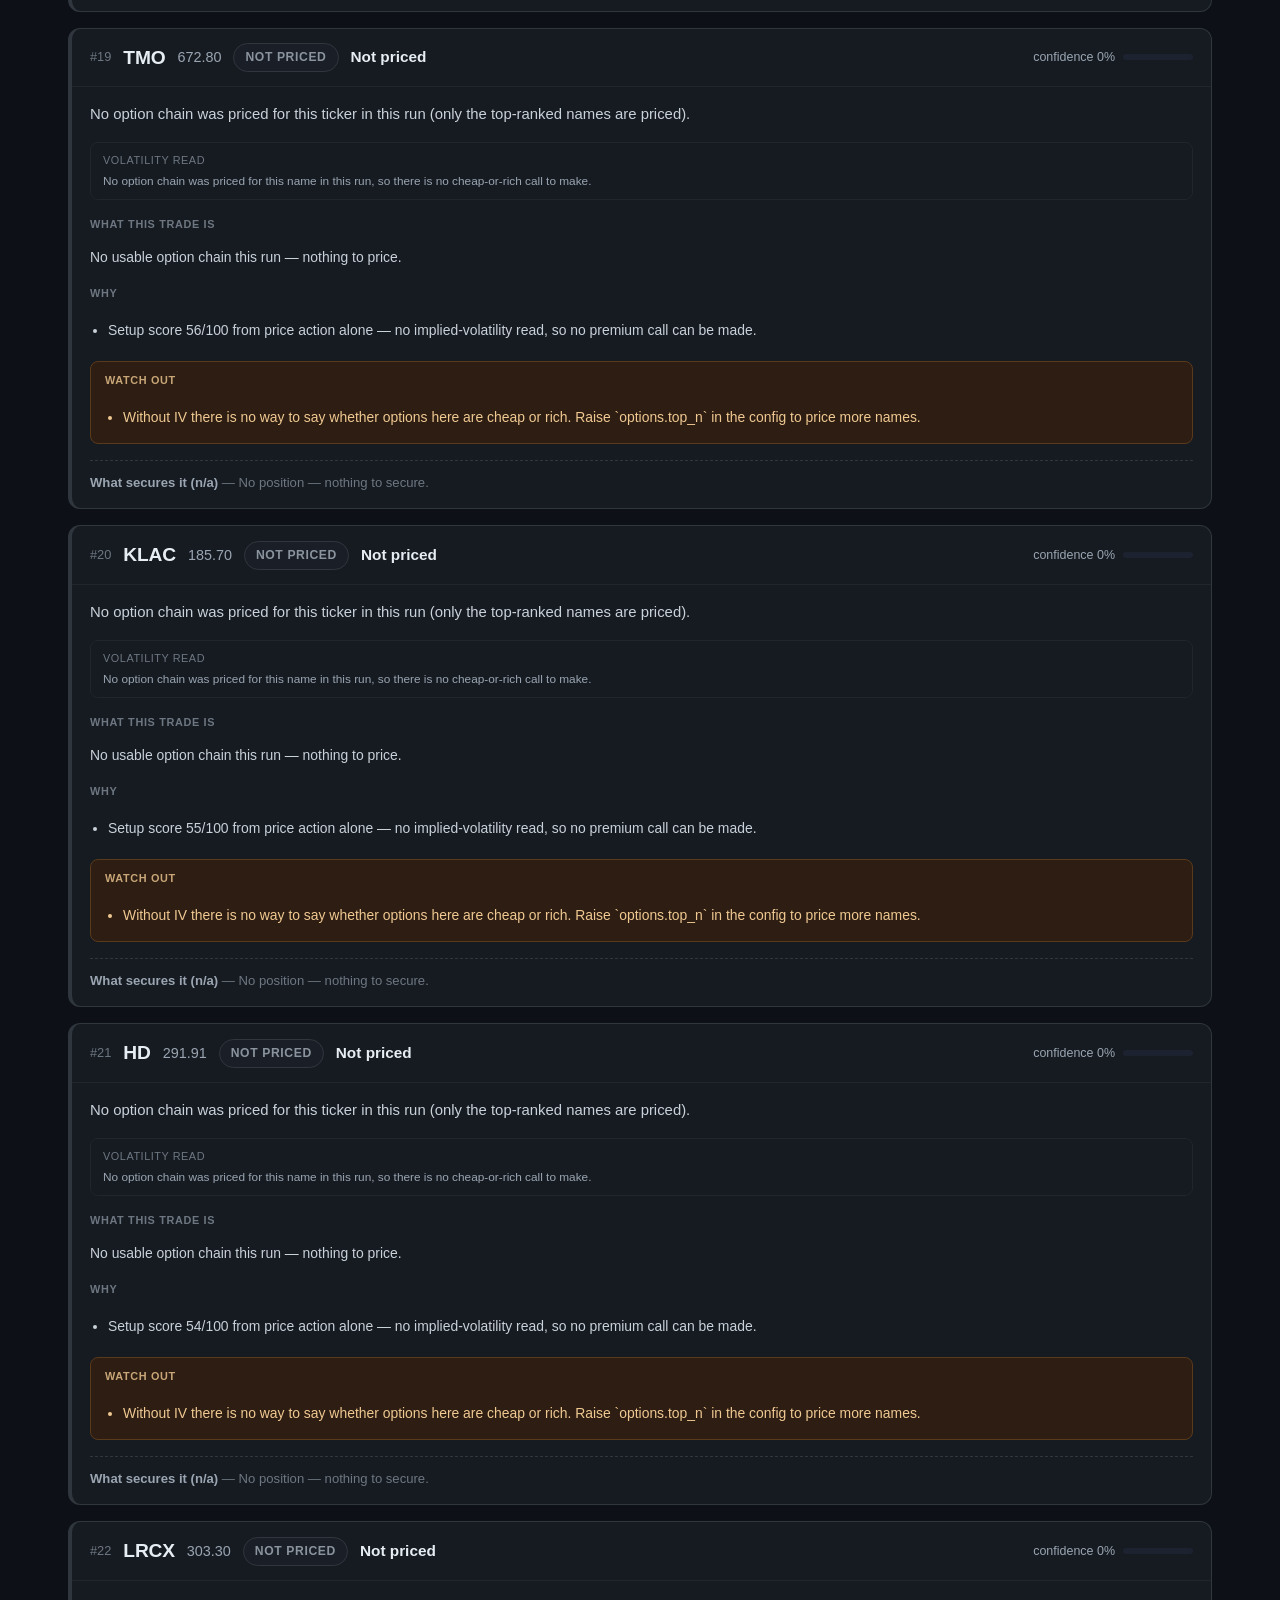
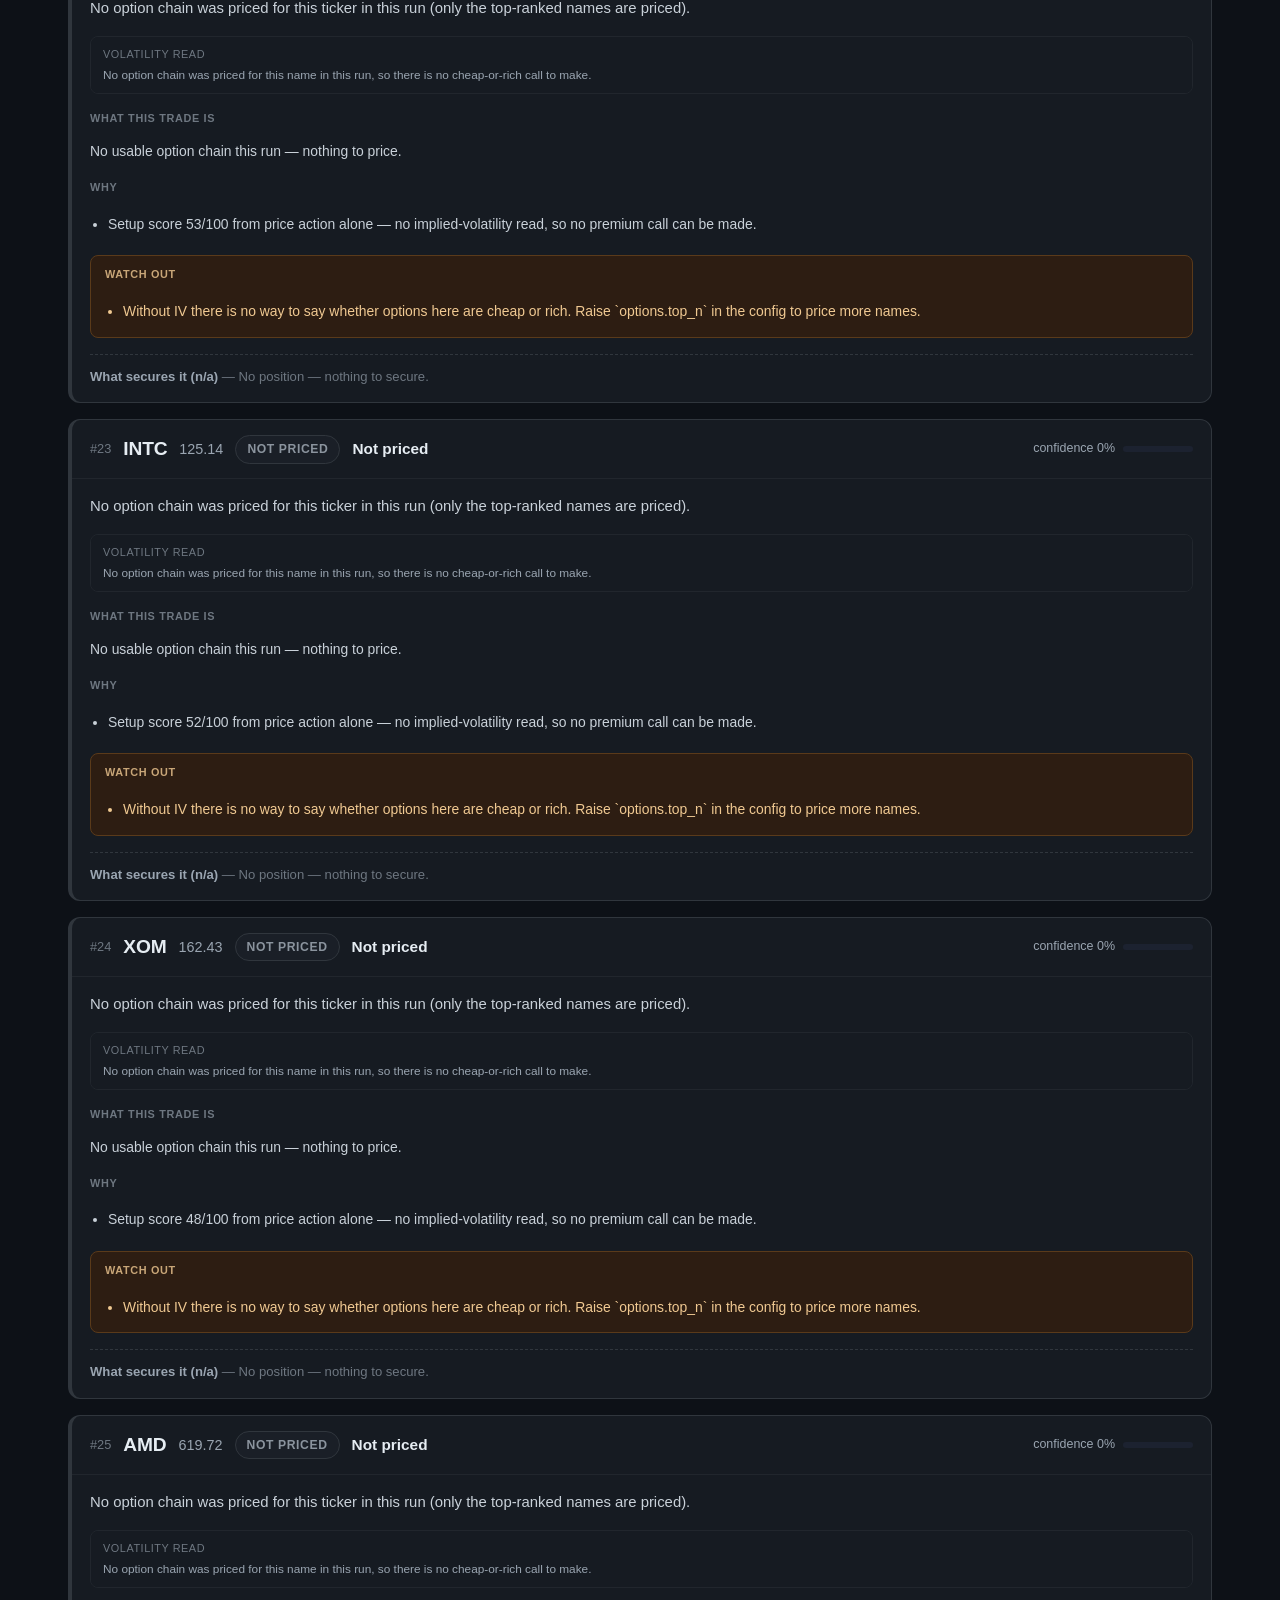
==== commit 9d52927c: "Spreads tab: a near-term, one-direction view The Spreads tab only listed the ~13-month structures. I" ====
--- a/public/index.html
+++ b/public/index.html
@@ -62,7 +62,20 @@
 
     <!-- -------------------------------------------------------- spreads -->
     <section id="panel-spreads" class="panel" data-tab="spreads" role="tabpanel" aria-labelledby="tab-spreads" hidden>
-      <div class="lede">
+      <div class="filters" id="spreadviews" role="group" aria-label="Which spreads">
+        <button class="chip" data-spreadview="long" aria-pressed="true">≈13 months</button>
+        <button class="chip" data-spreadview="near" aria-pressed="false">Near-term, one direction</button>
+      </div>
+      <div class="lede" data-spreadview="near" hidden>
+        The <b>bull and bear vertical spreads</b> on each name's near expiry — the same one the
+        Scanner trades on. Each is a bet the stock goes <b>one way</b>: bull spreads pay if it rises,
+        bear spreads if it falls. A <b>debit</b> spread (bull call, bear put) is paid for up front; a
+        <b>credit</b> spread (bull put, bear call) is paid to you and pays out if the stock does not
+        move against it. The <b>pick</b> is the Scanner's own recommendation when that is one of
+        these; everything else is listed for comparison with no size, because a vertical is only
+        worth placing on a direction read the backtest has shown to work.
+      </div>
+      <div class="lede" data-spreadview="long">
         Every <b>≈13-month spread</b> the chains support — the same names, held for a year instead of
         a fortnight. Out here <b>time decay barely works for you</b> and the level of implied
         volatility does most of the moving, so none of these are income trades: they are directional
@@ -72,7 +85,7 @@
       <div class="meta" id="spreadmeta"></div>
       <div class="filters" id="spreadfilters"></div>
       <div id="spreadtable"></div>
-      <p class="faint" style="font-size:.82rem;margin-top:12px">
+      <p class="faint" data-spreadview="long" style="font-size:.82rem;margin-top:12px">
         Long-dated options are listed on January cycles, so the expiry nearest 13 months out can sit
         anywhere from ~9 to ~18 months away. The real days-to-expiry is in every row.
       </p>
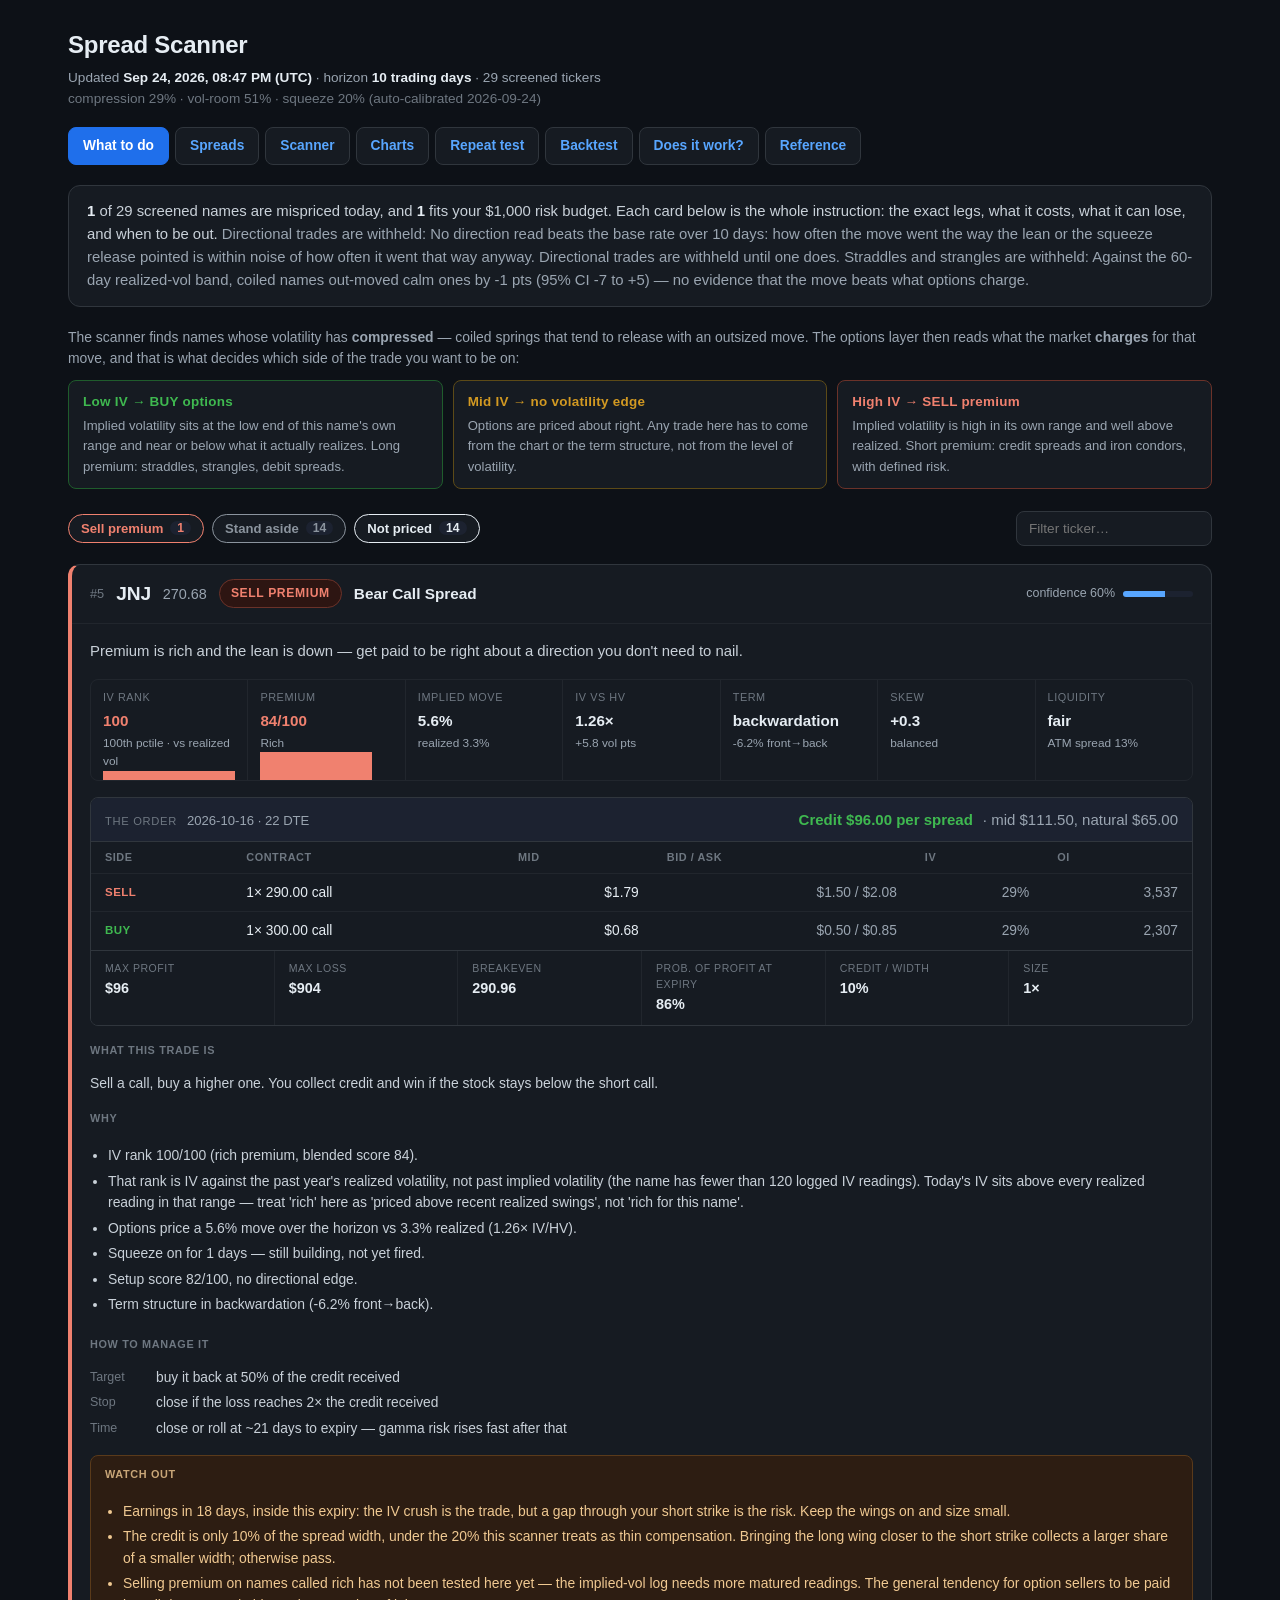
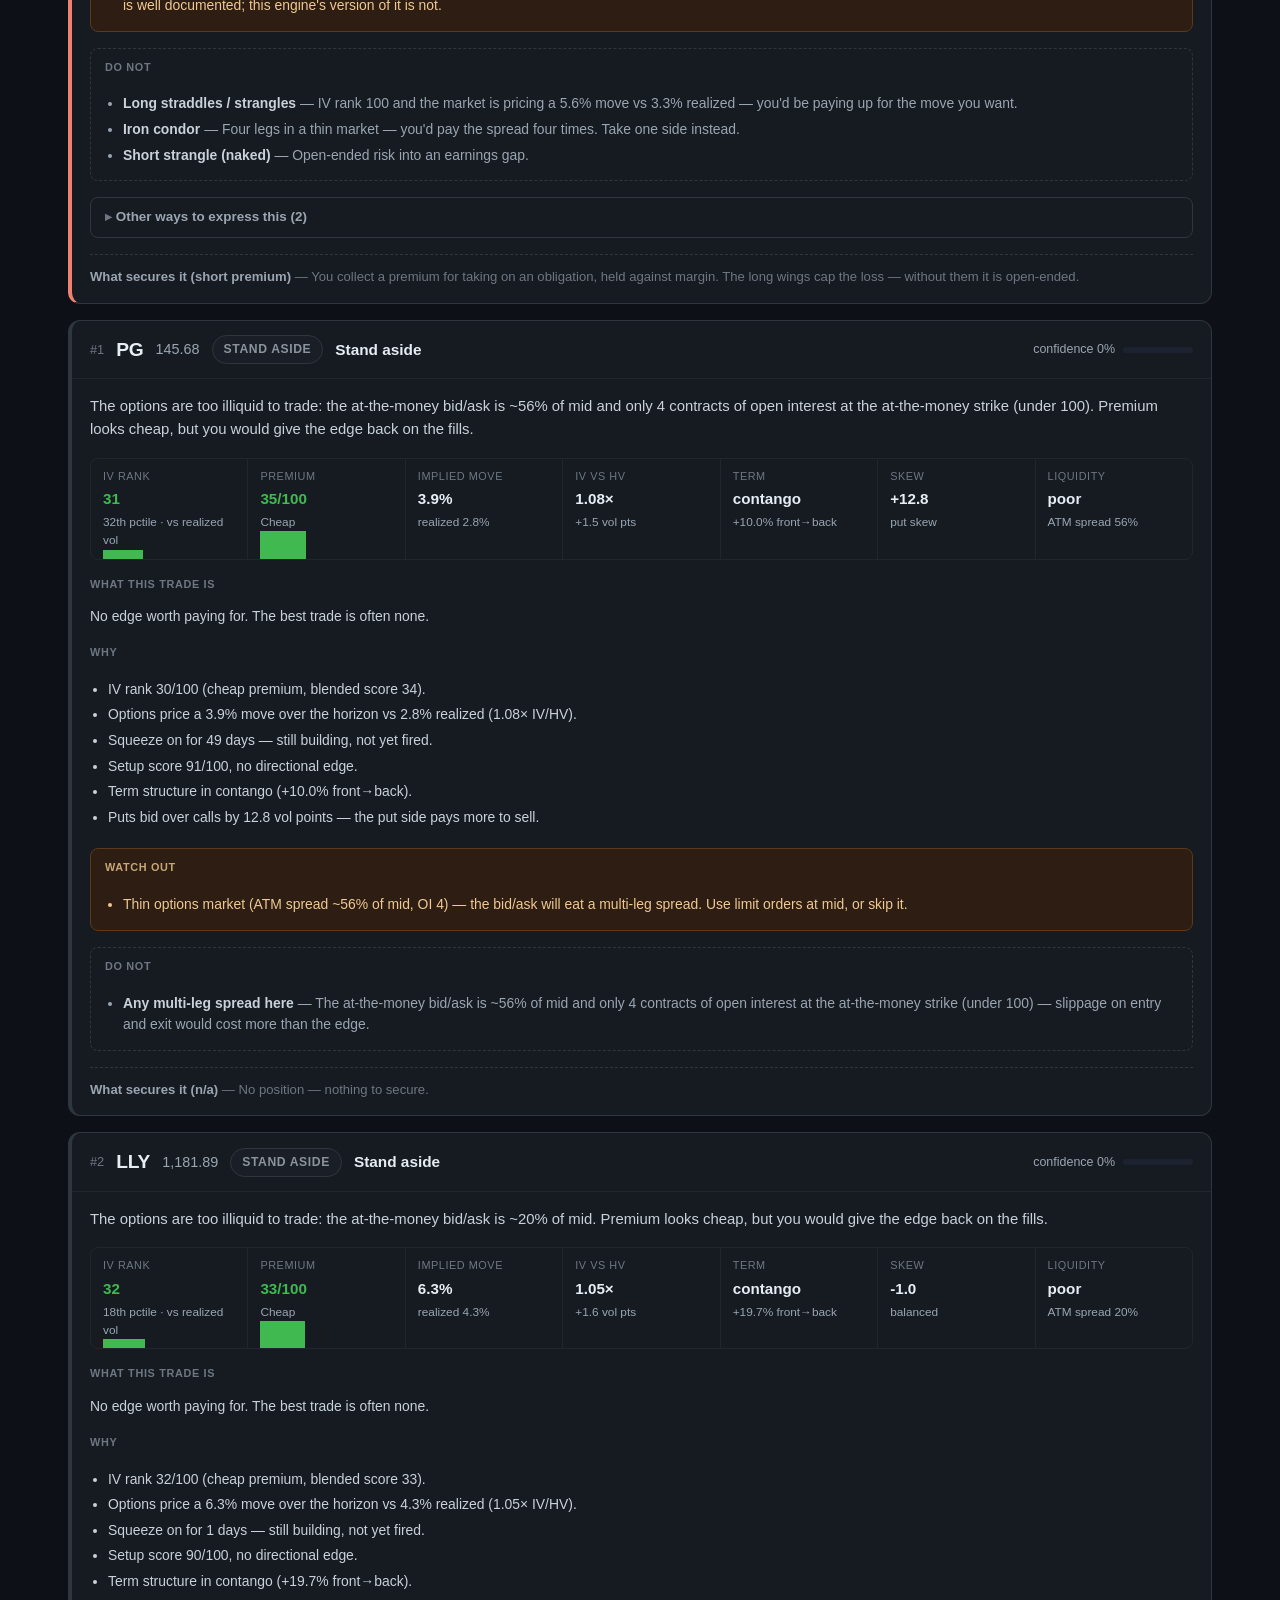
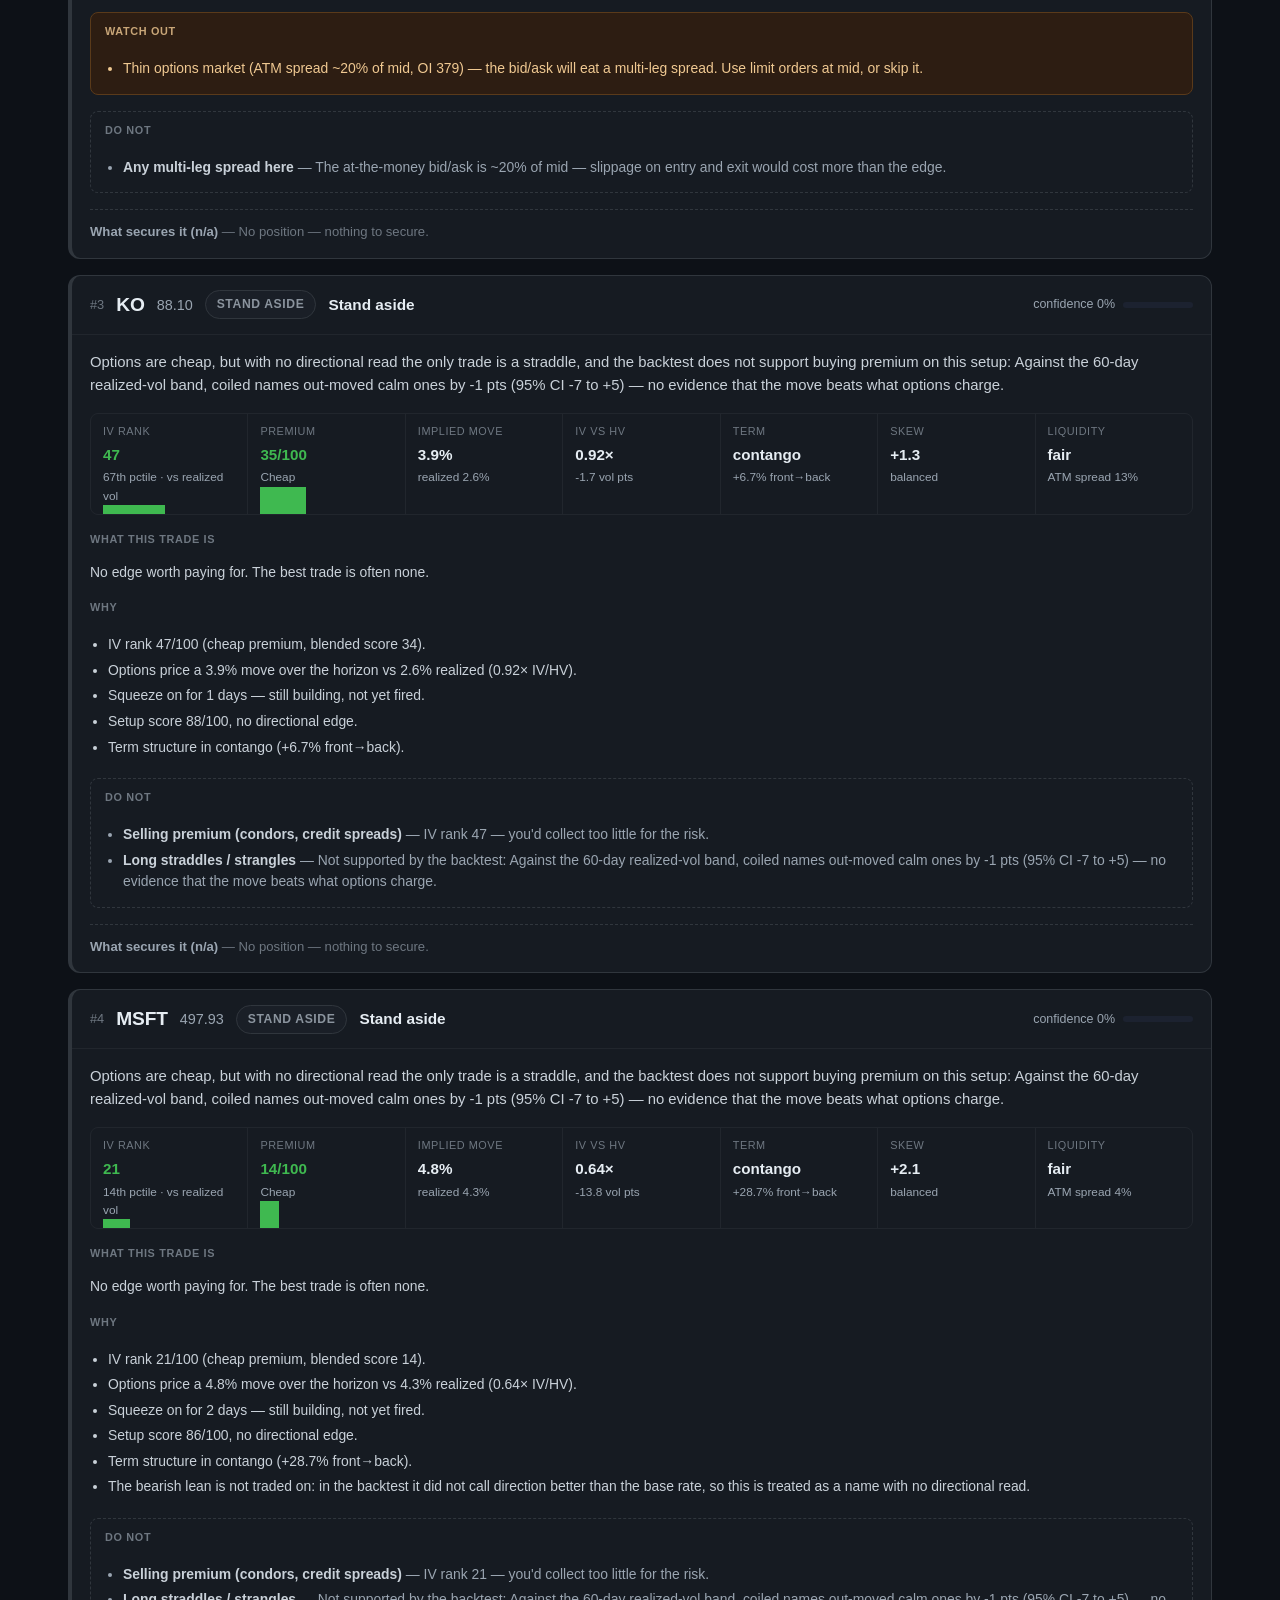
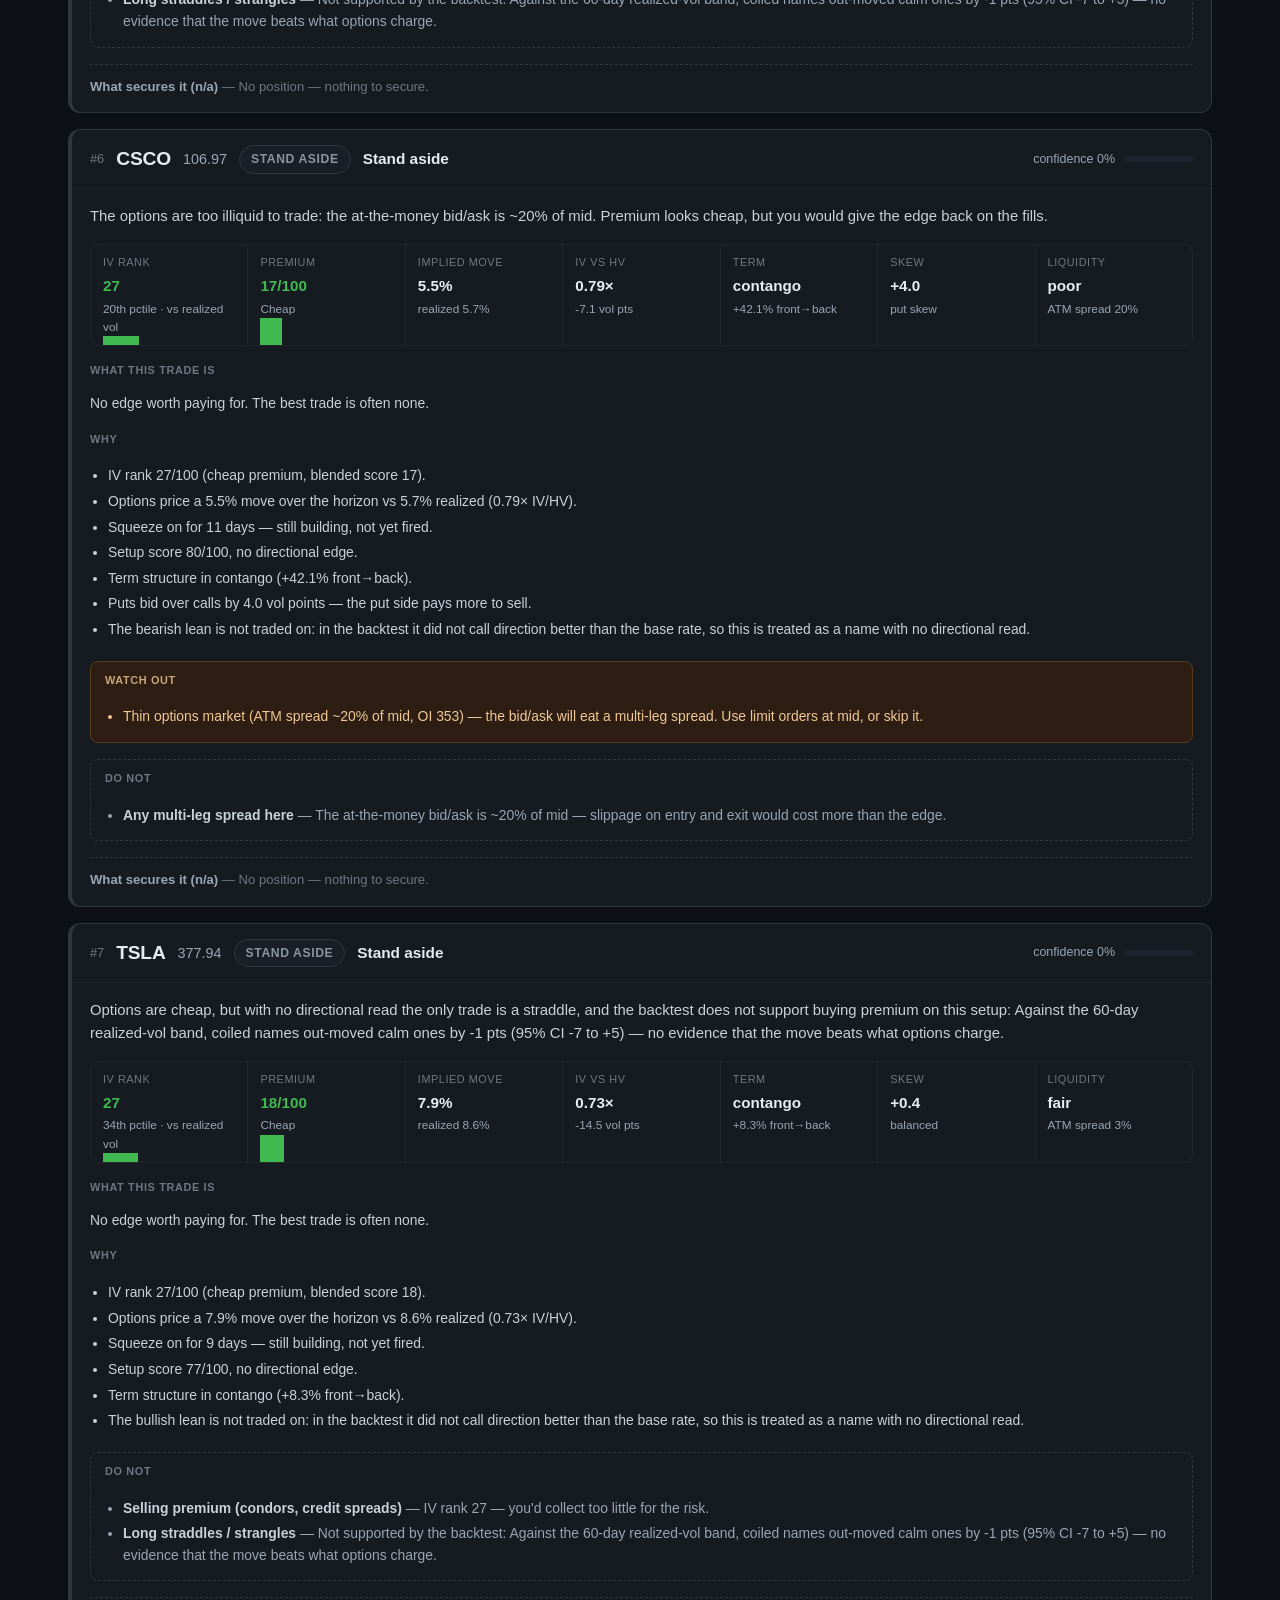
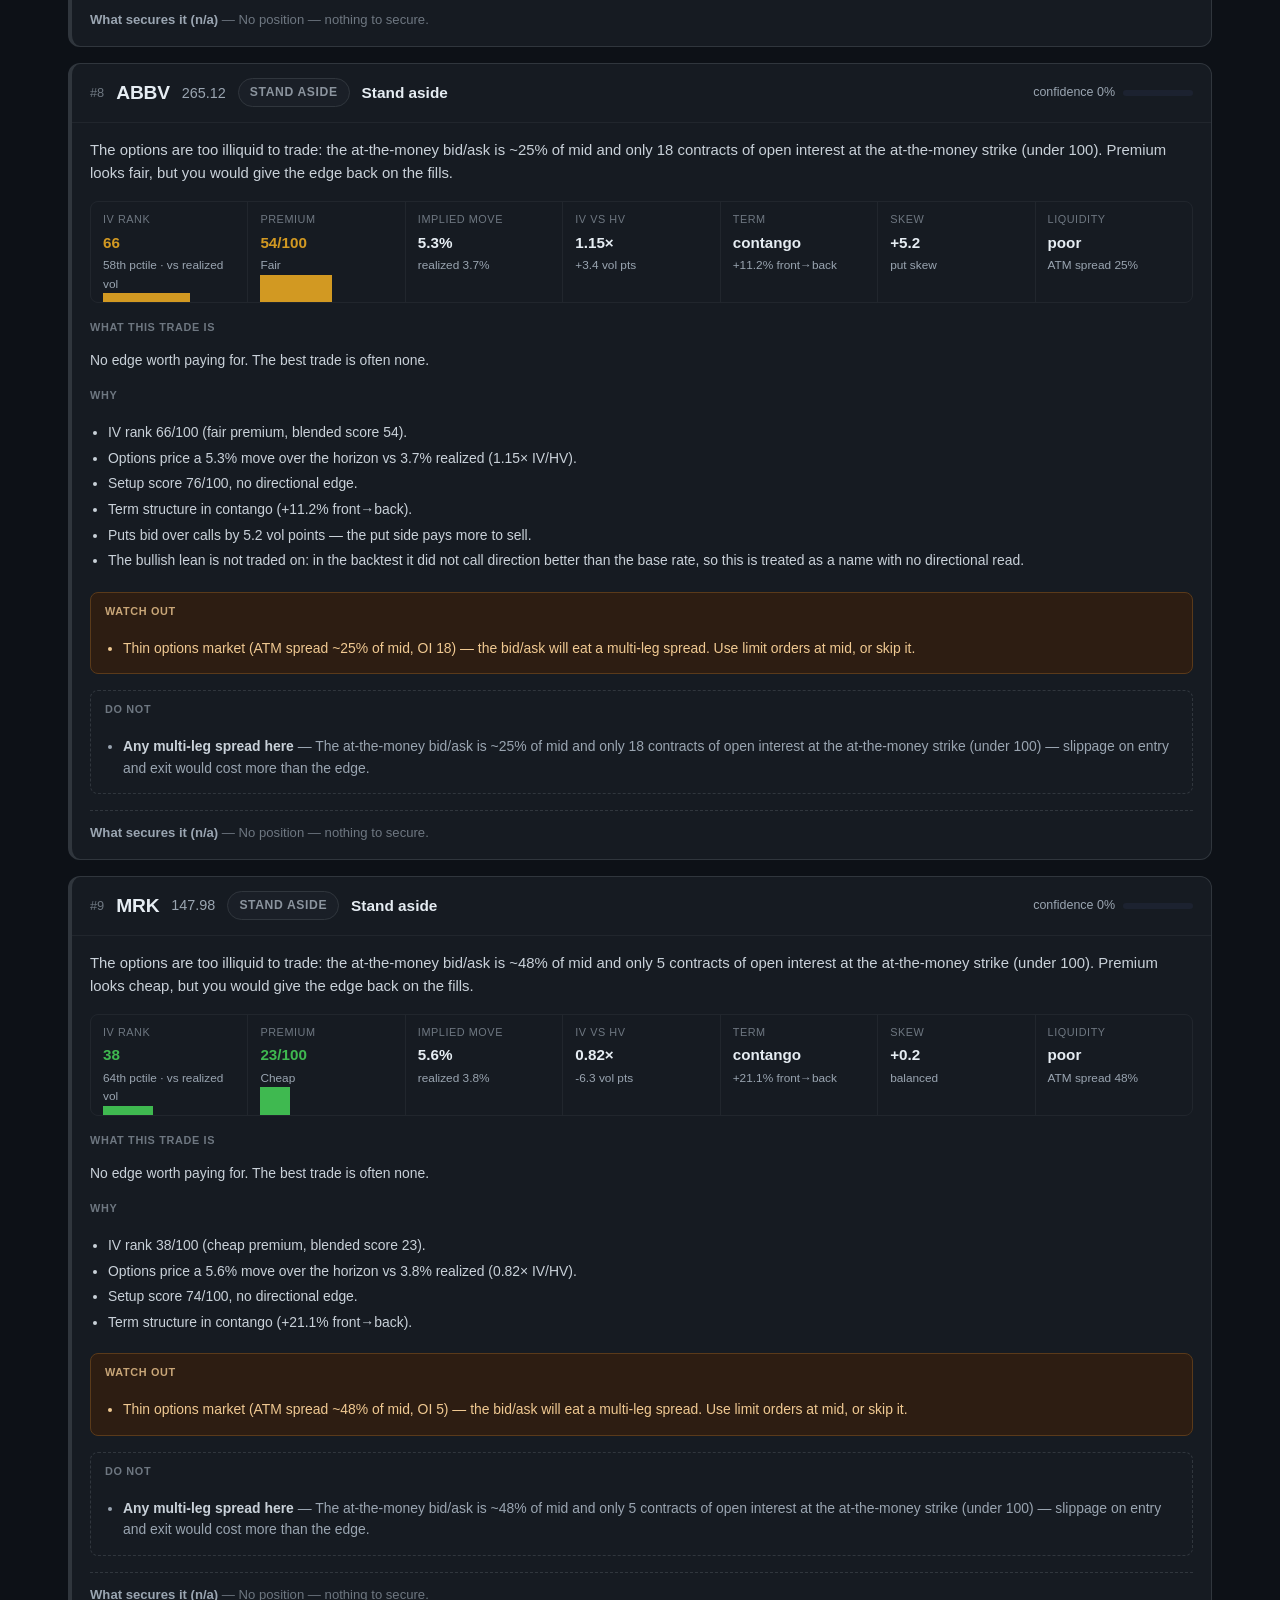
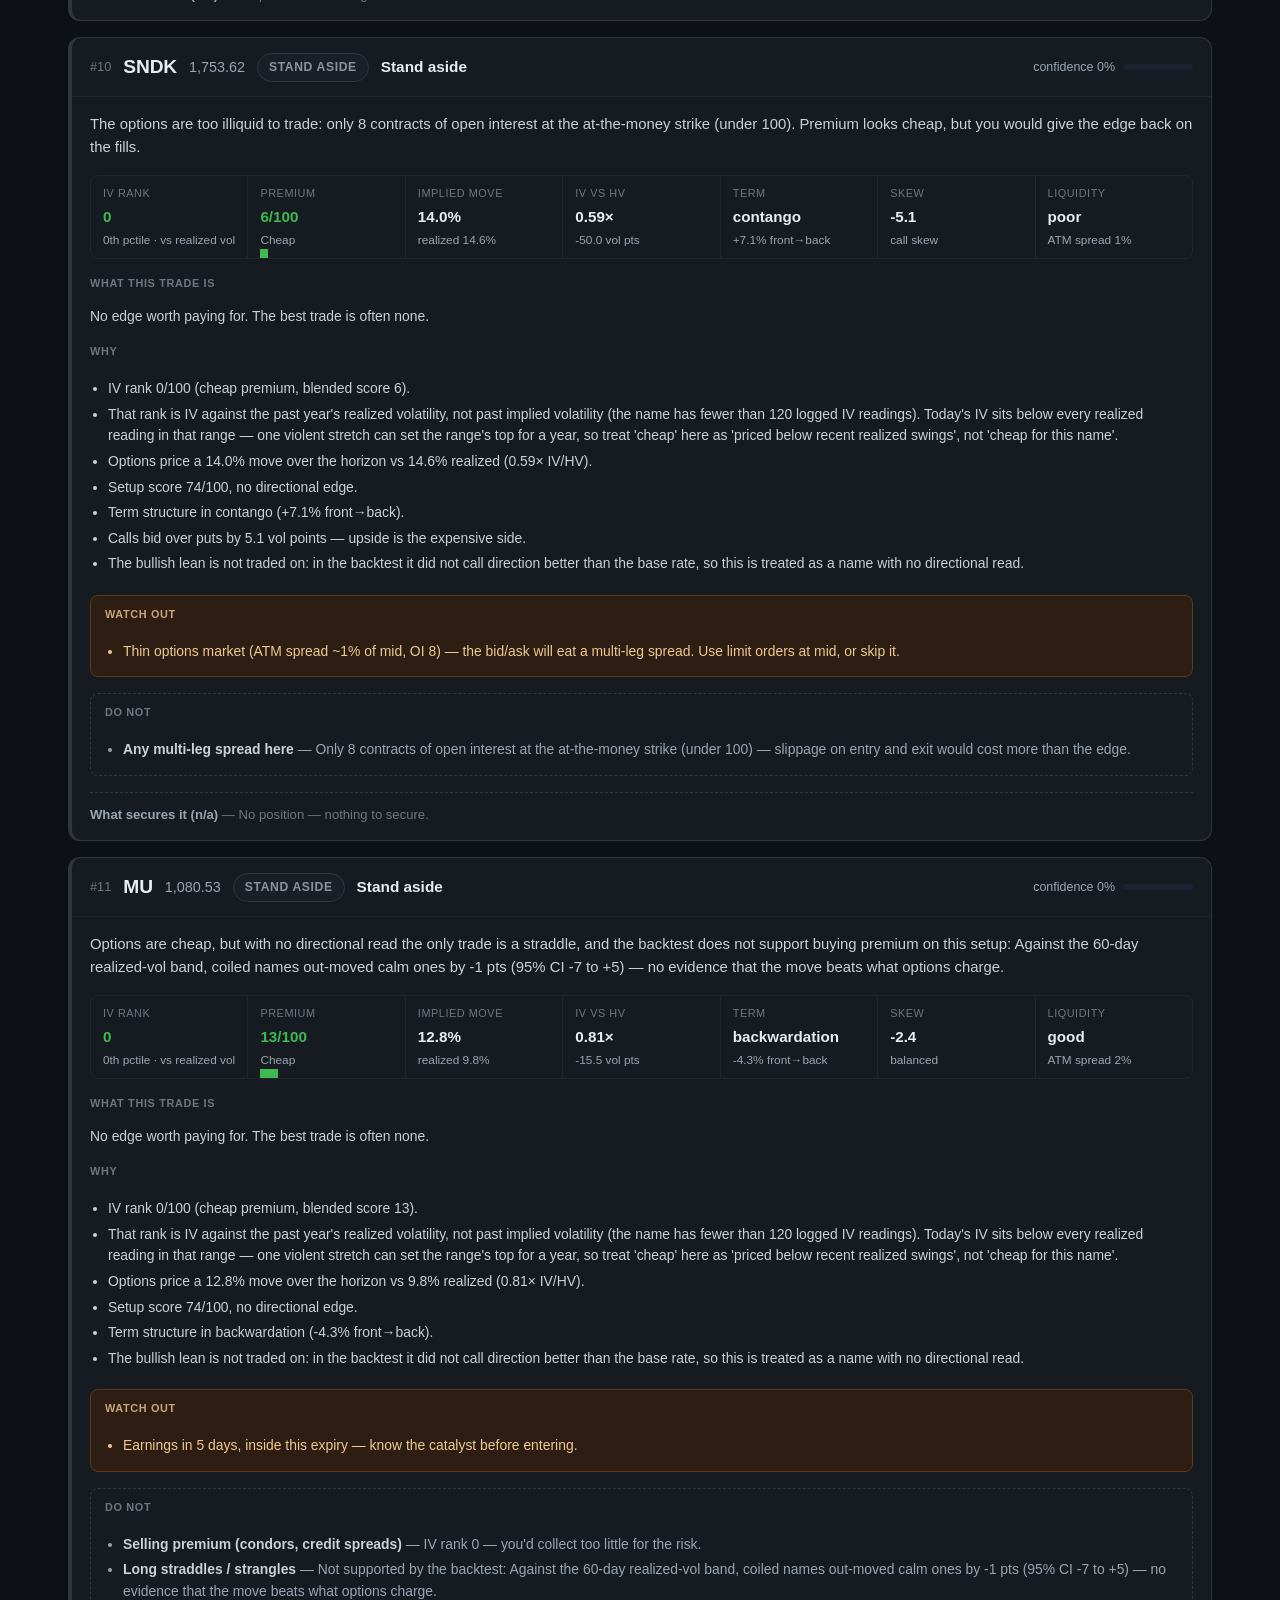
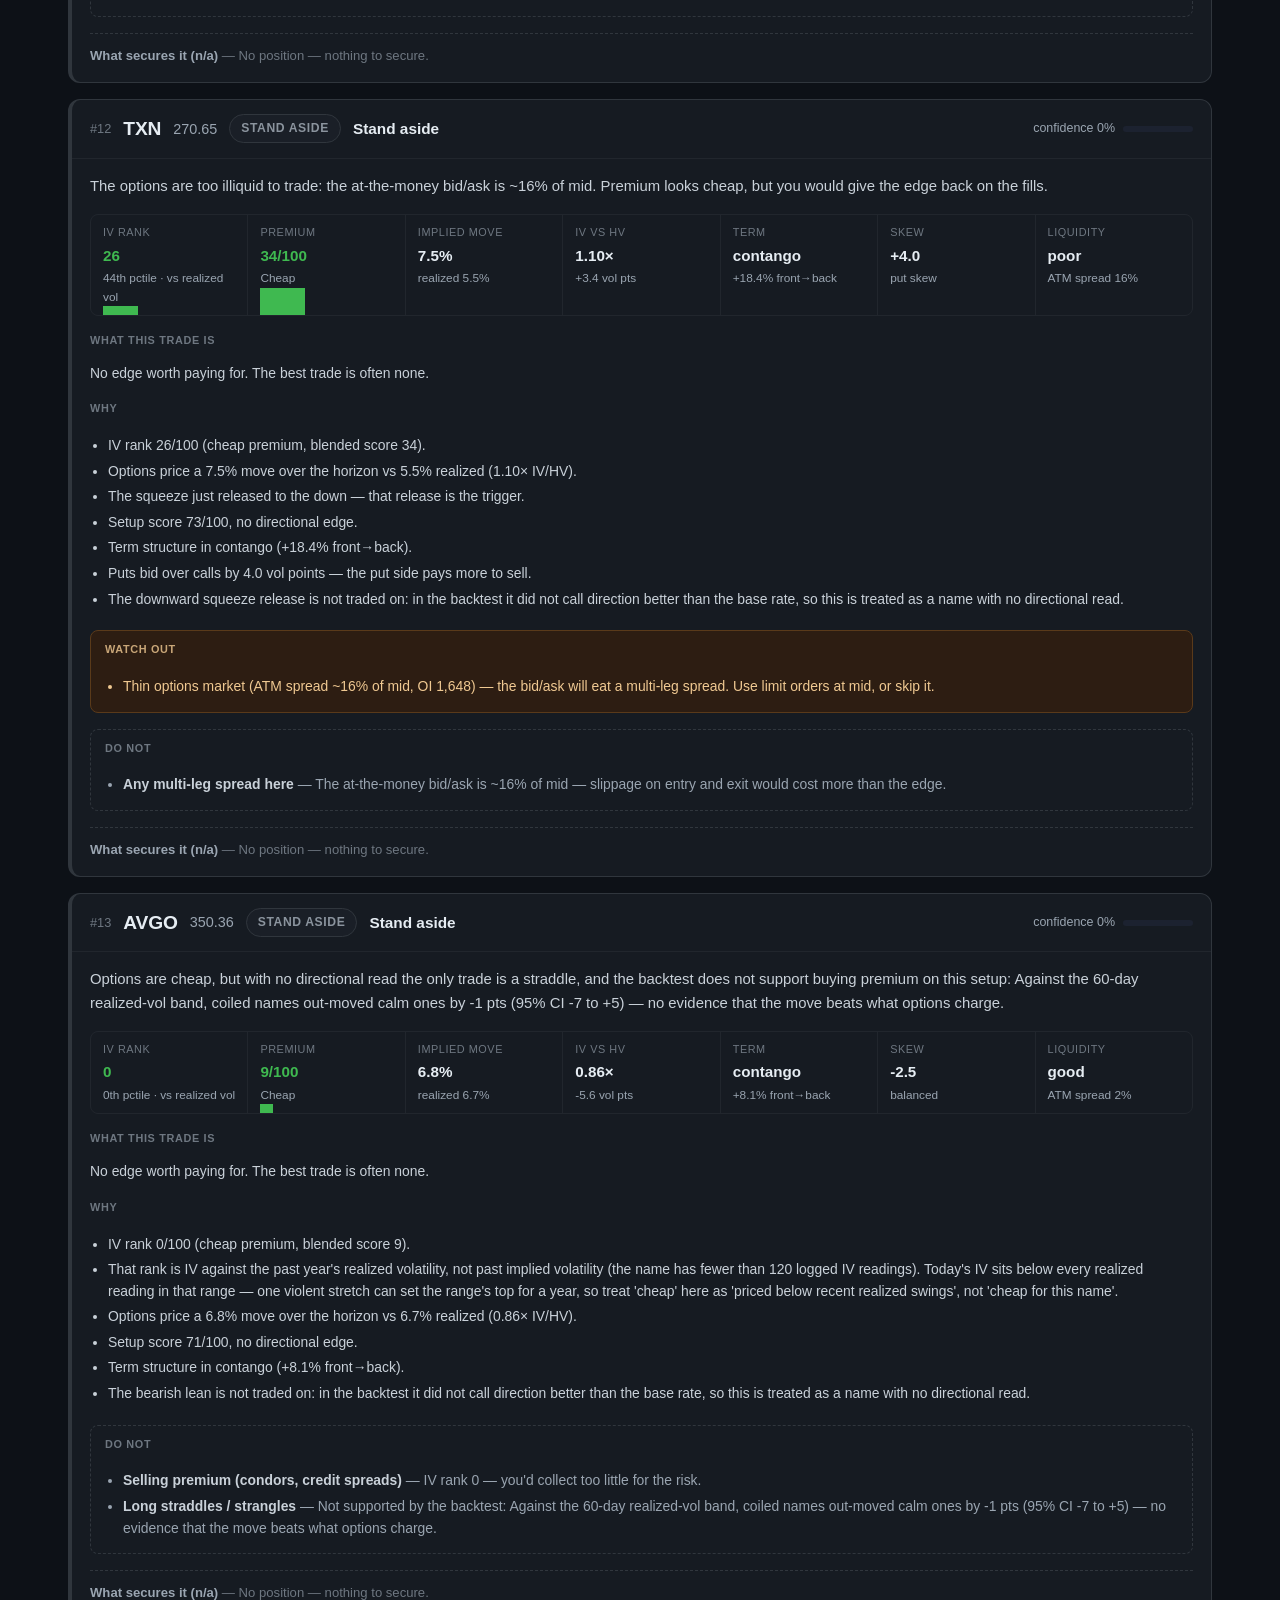
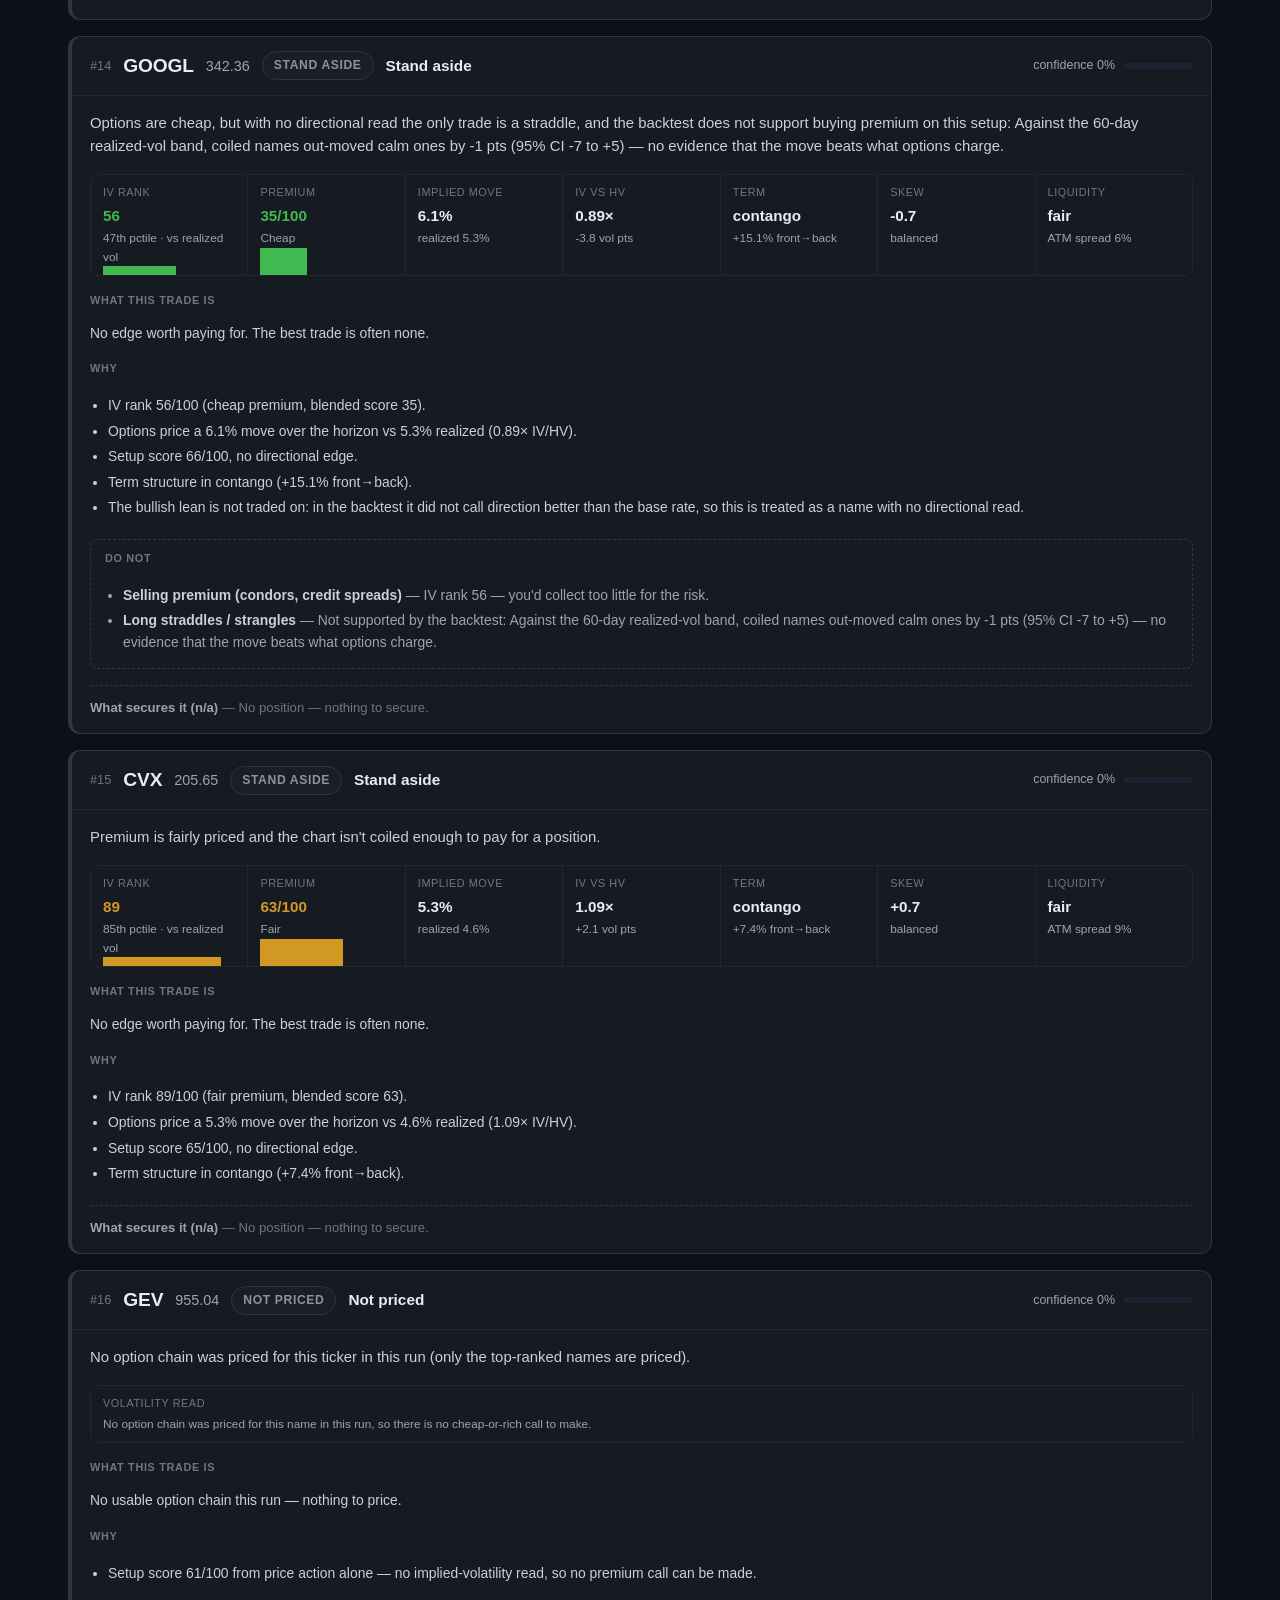
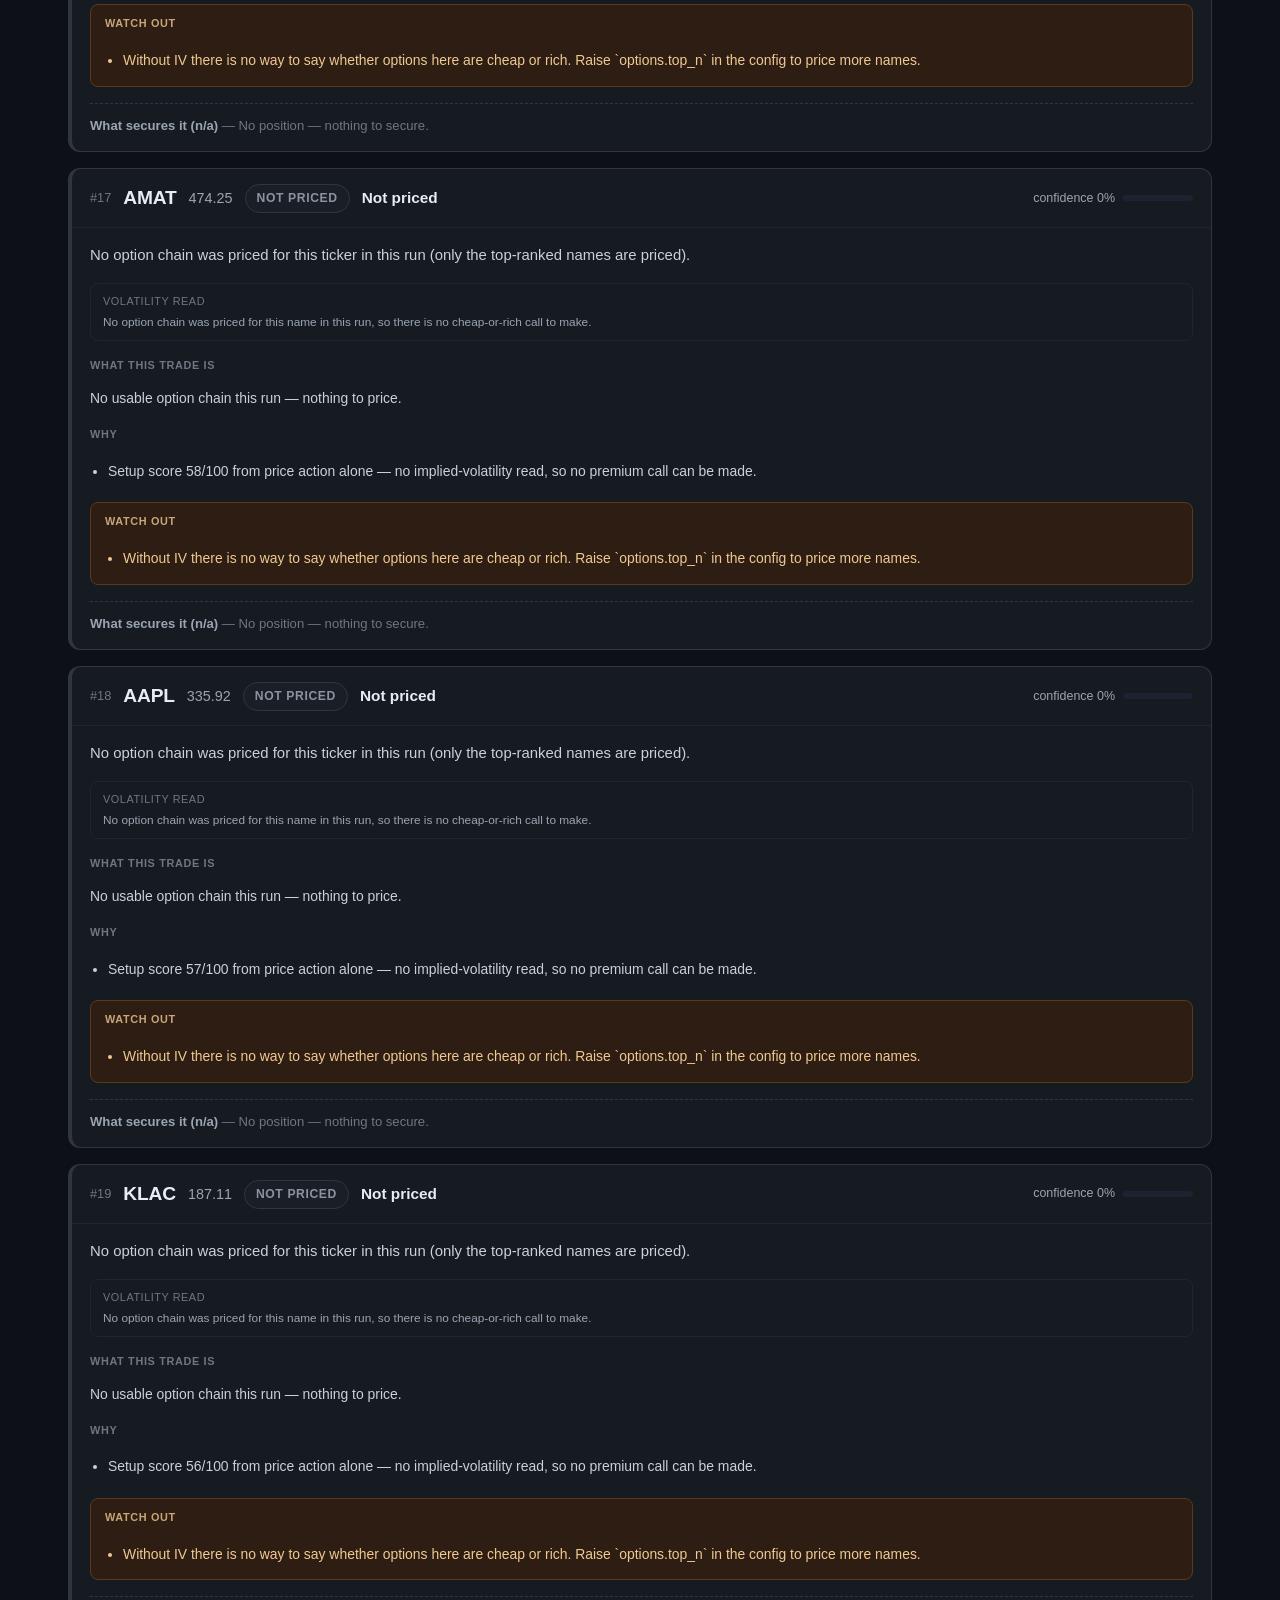
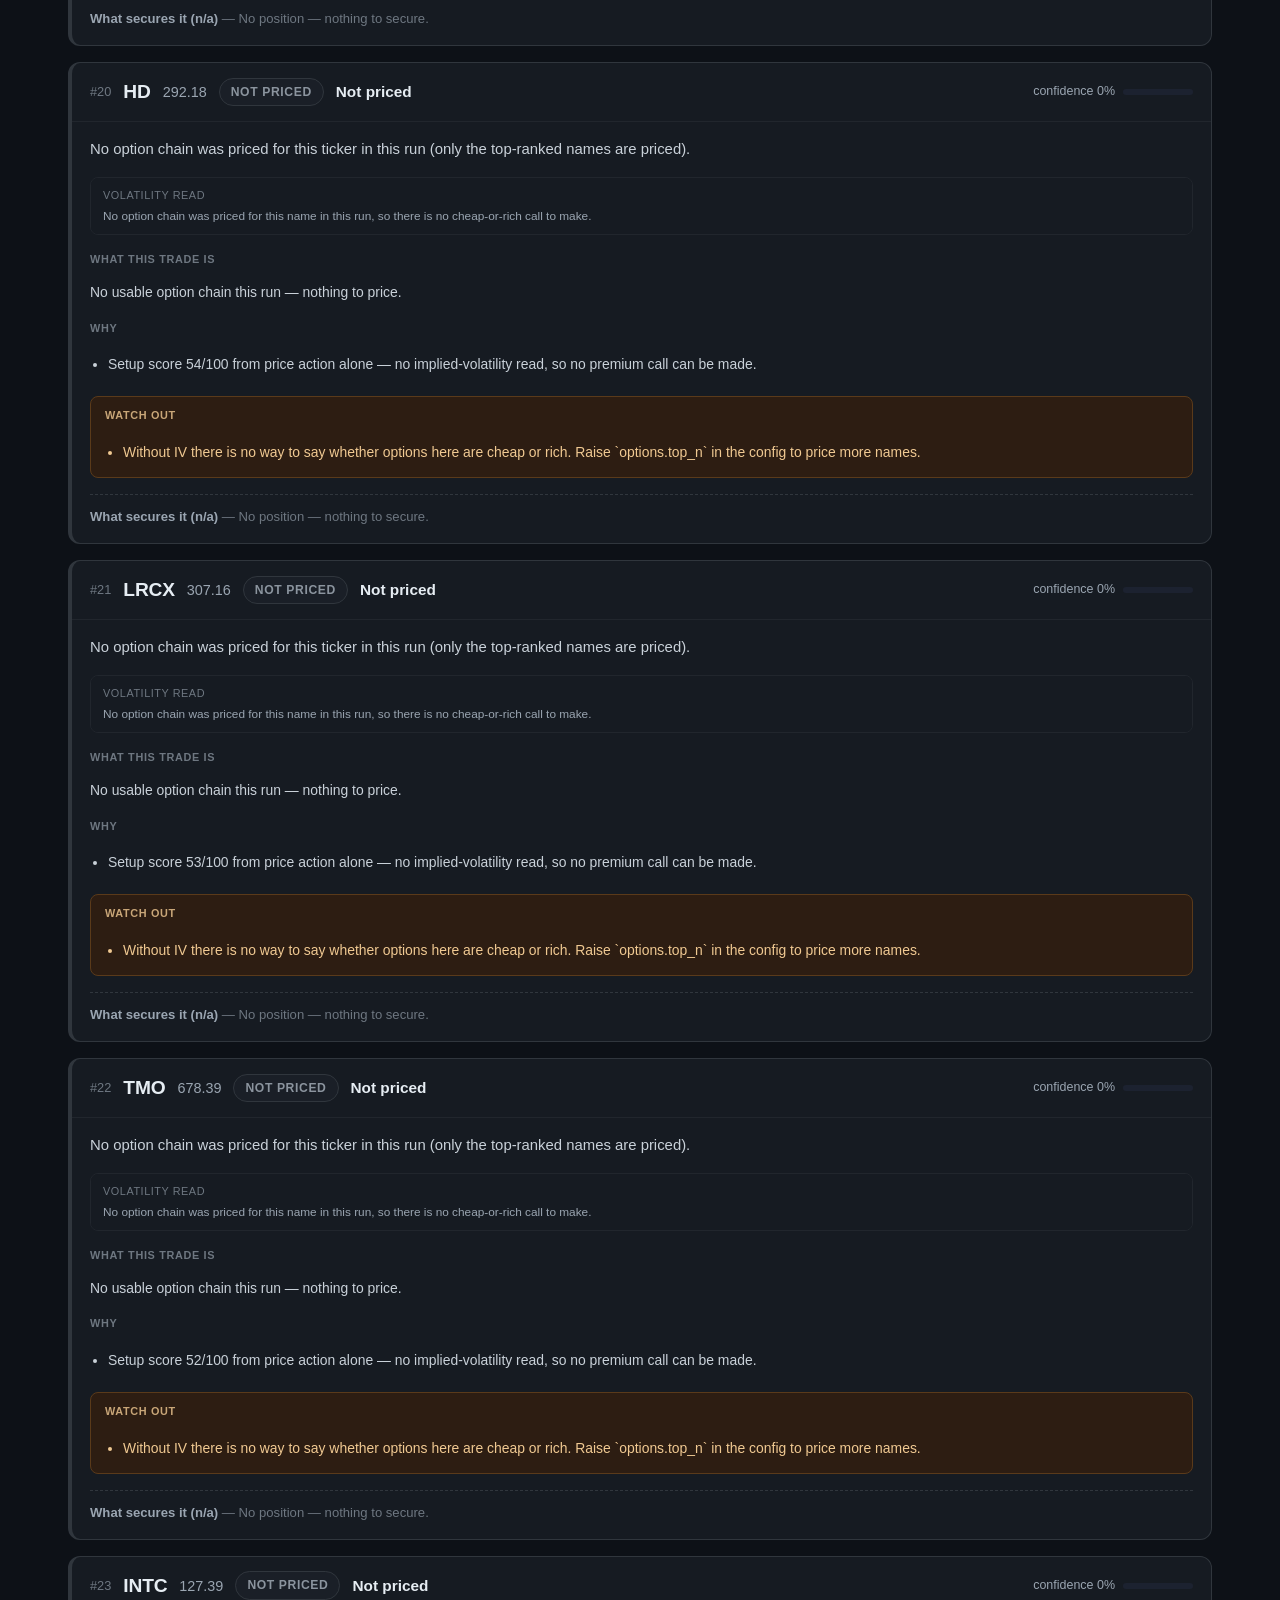
==== commit 0c899a5c: "Judge after-hours chains on open interest, and say the prices are indicative The scheduled scan read" ====
--- a/public/index.html
+++ b/public/index.html
@@ -20,6 +20,12 @@
   </div>
 
   <div class="notice" id="schema-warning" hidden></div>
+  <div class="notice" id="quotes-notice" hidden>
+    <b>Option quotes from after the close.</b> This scan read its option chains once the options
+    market had shut, when market makers widen or pull their quotes. Liquidity was judged on open
+    interest alone, and every option price on this page is indicative — check a live quote during
+    market hours (09:30–16:00 New York) before placing anything.
+  </div>
   <div class="notice" id="universe-warning" hidden></div>
   <!-- `annotate` mode keeps the names that fail the compliance screen. This is
        what says so; without it they are indistinguishable from the rest. -->
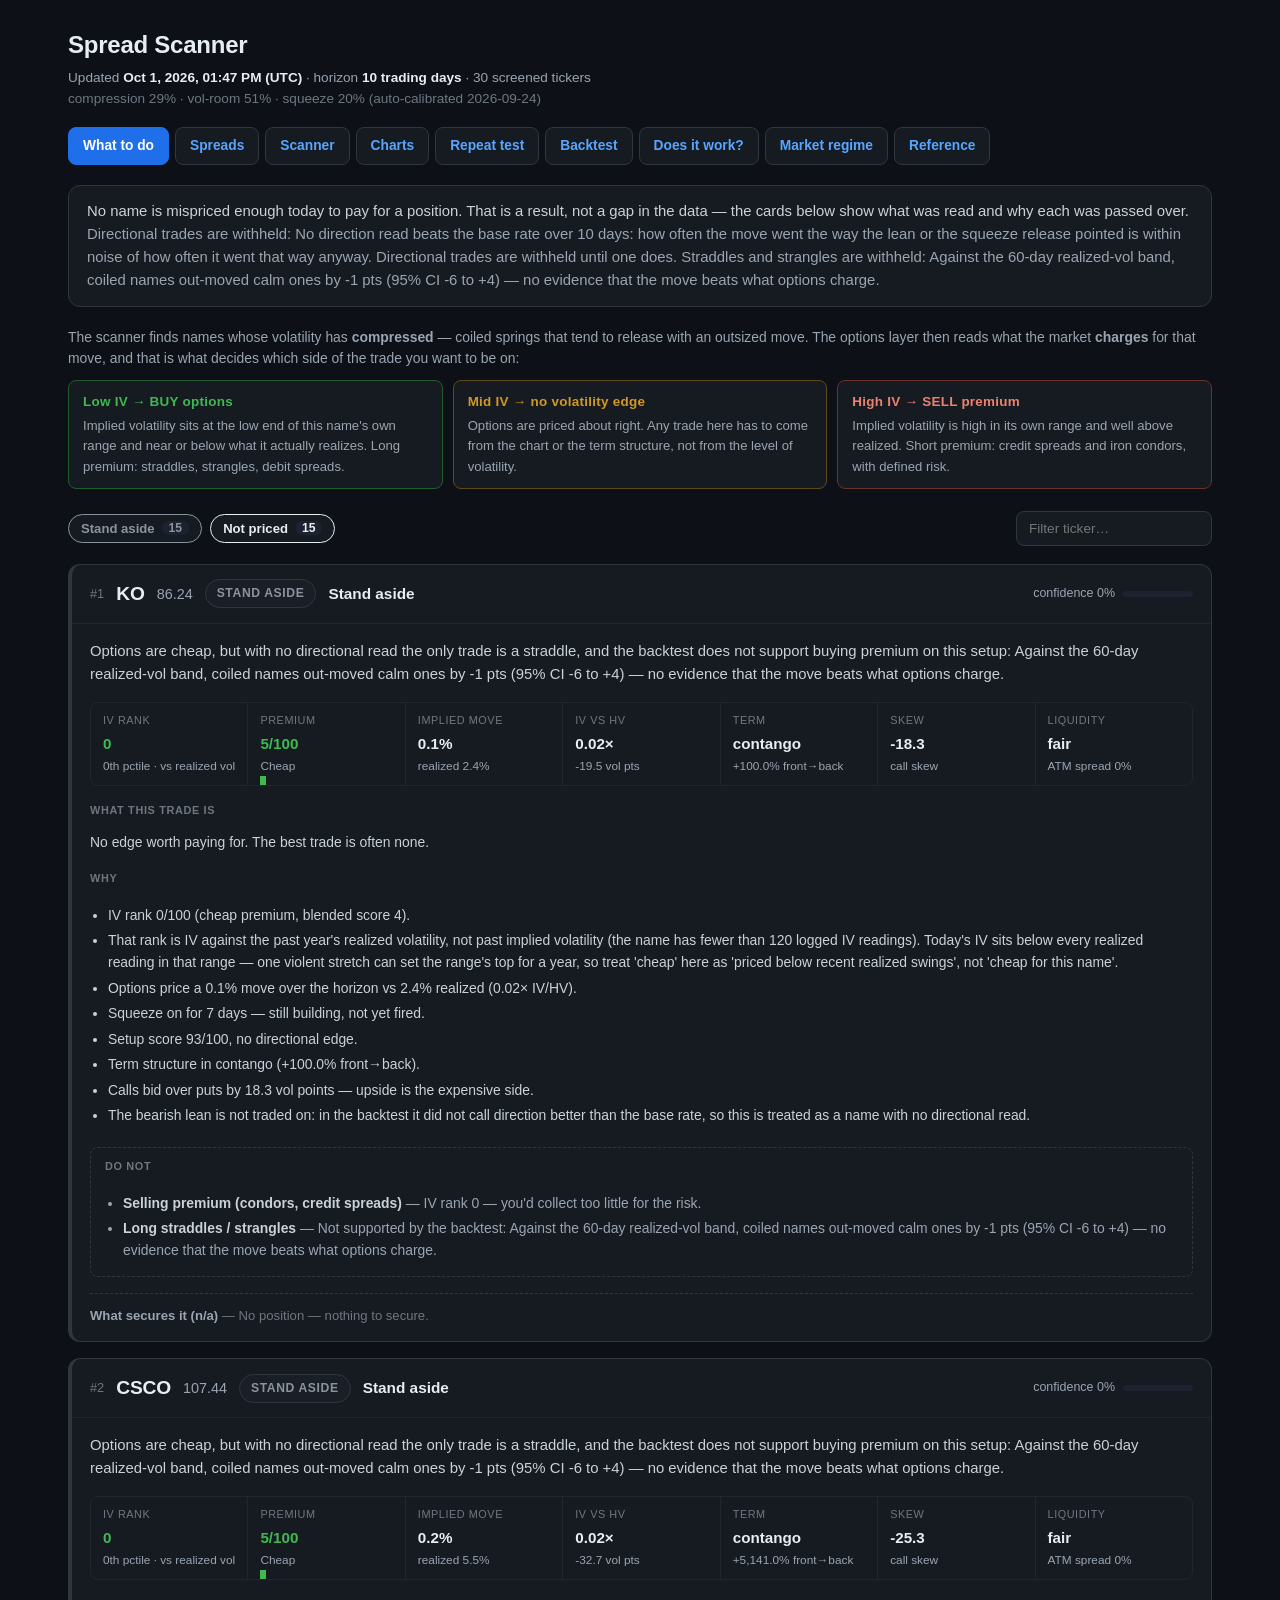
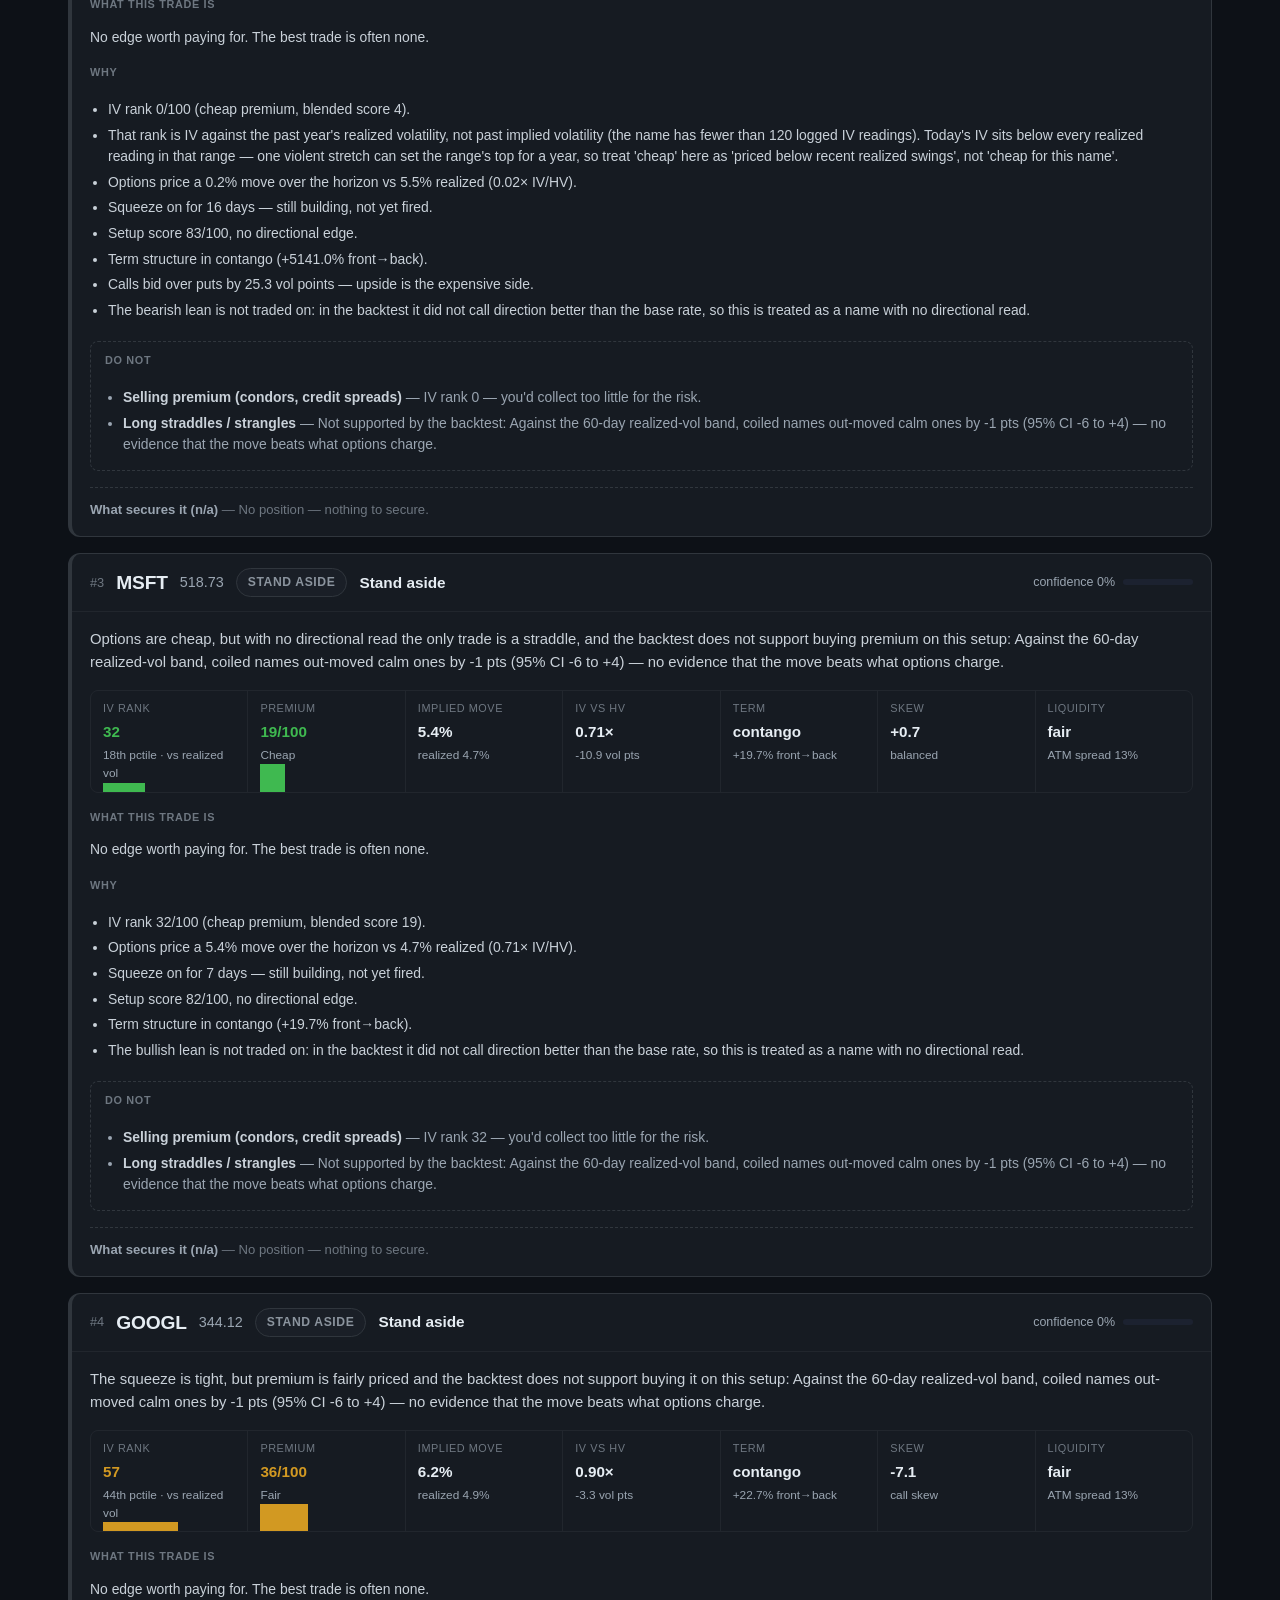
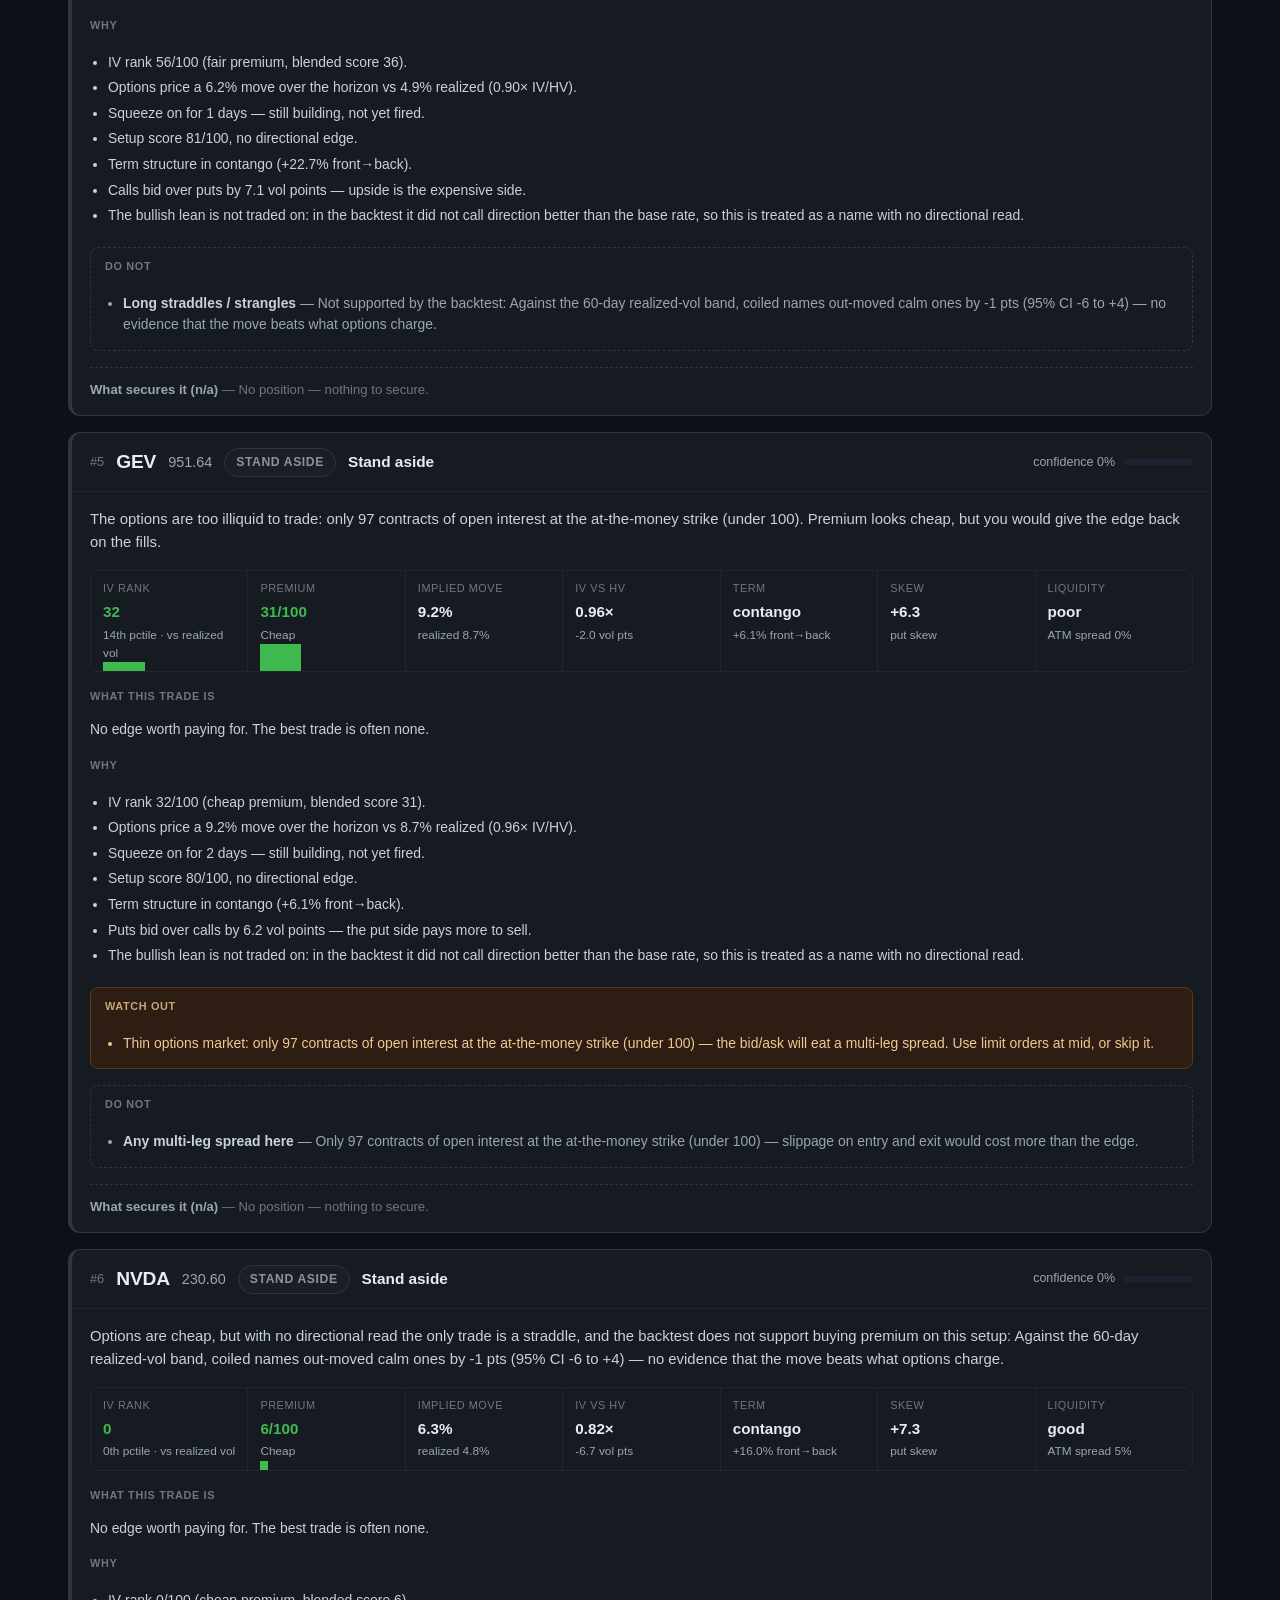
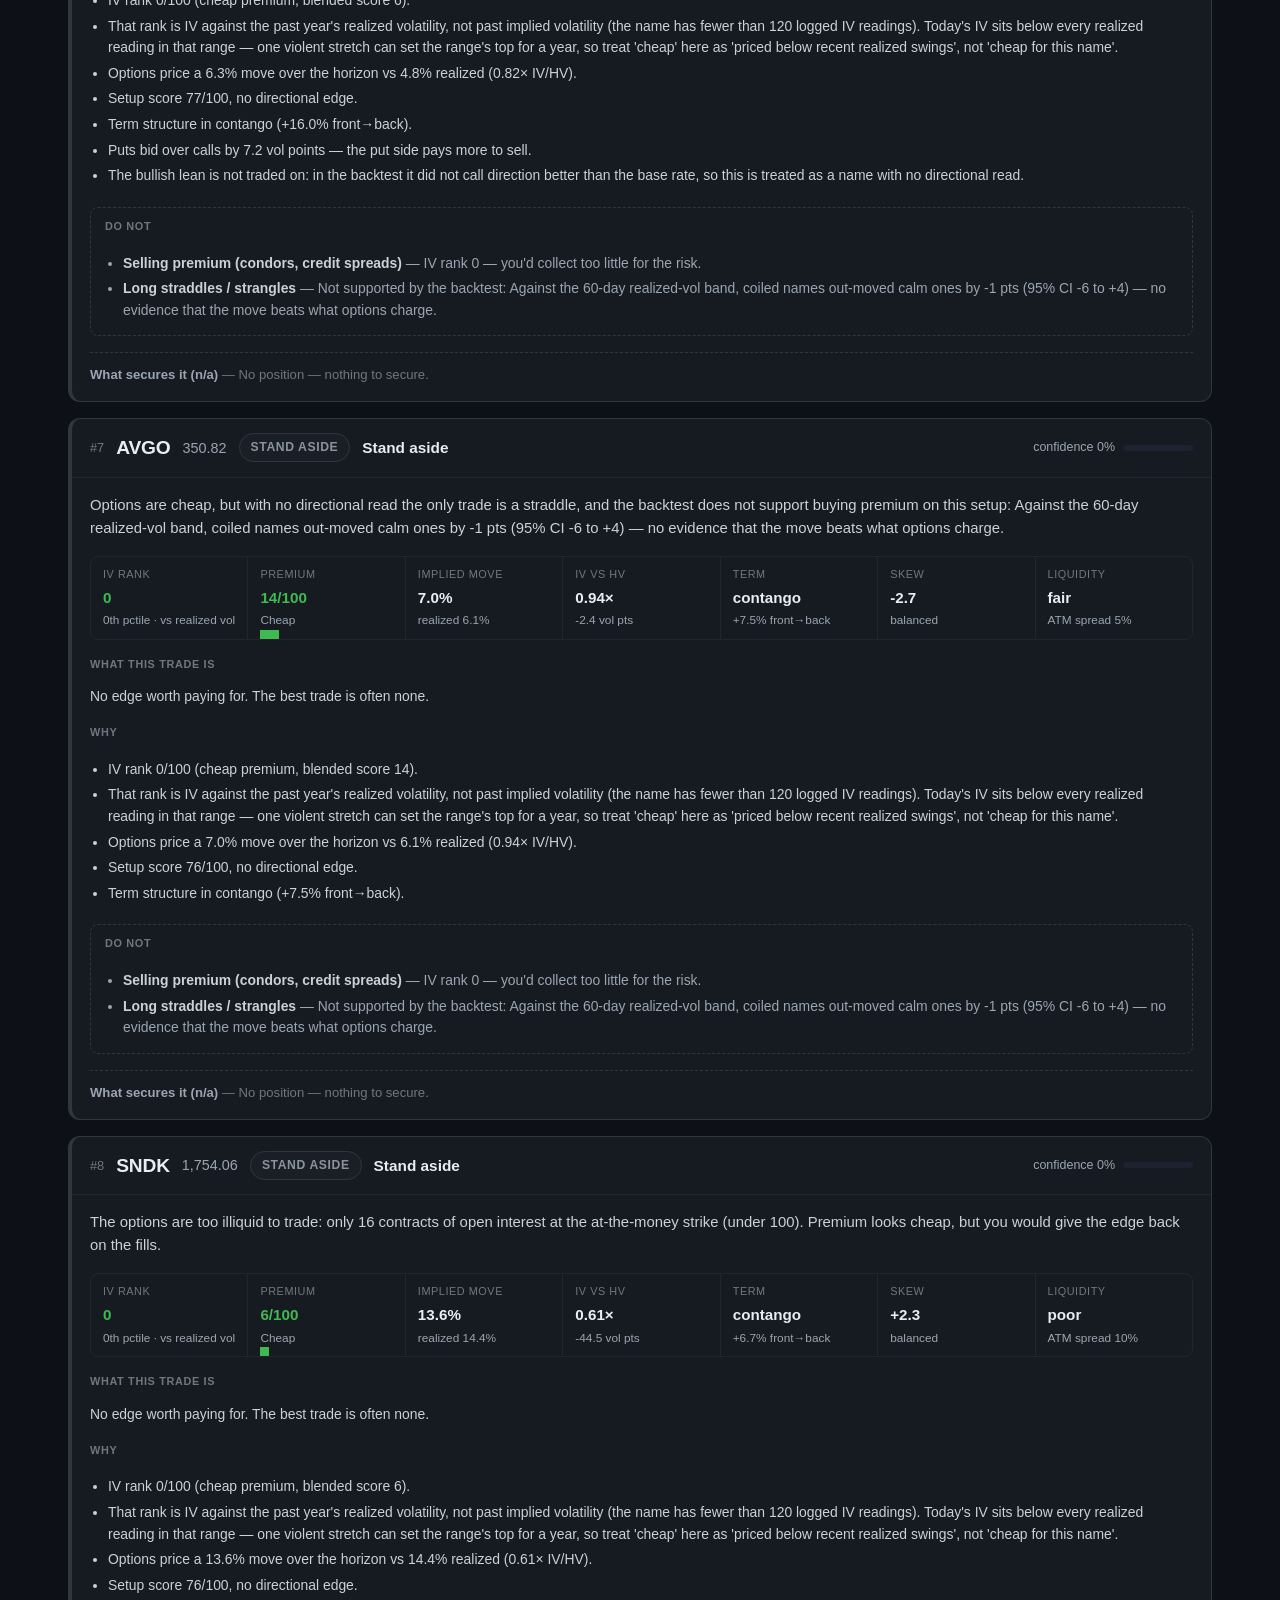
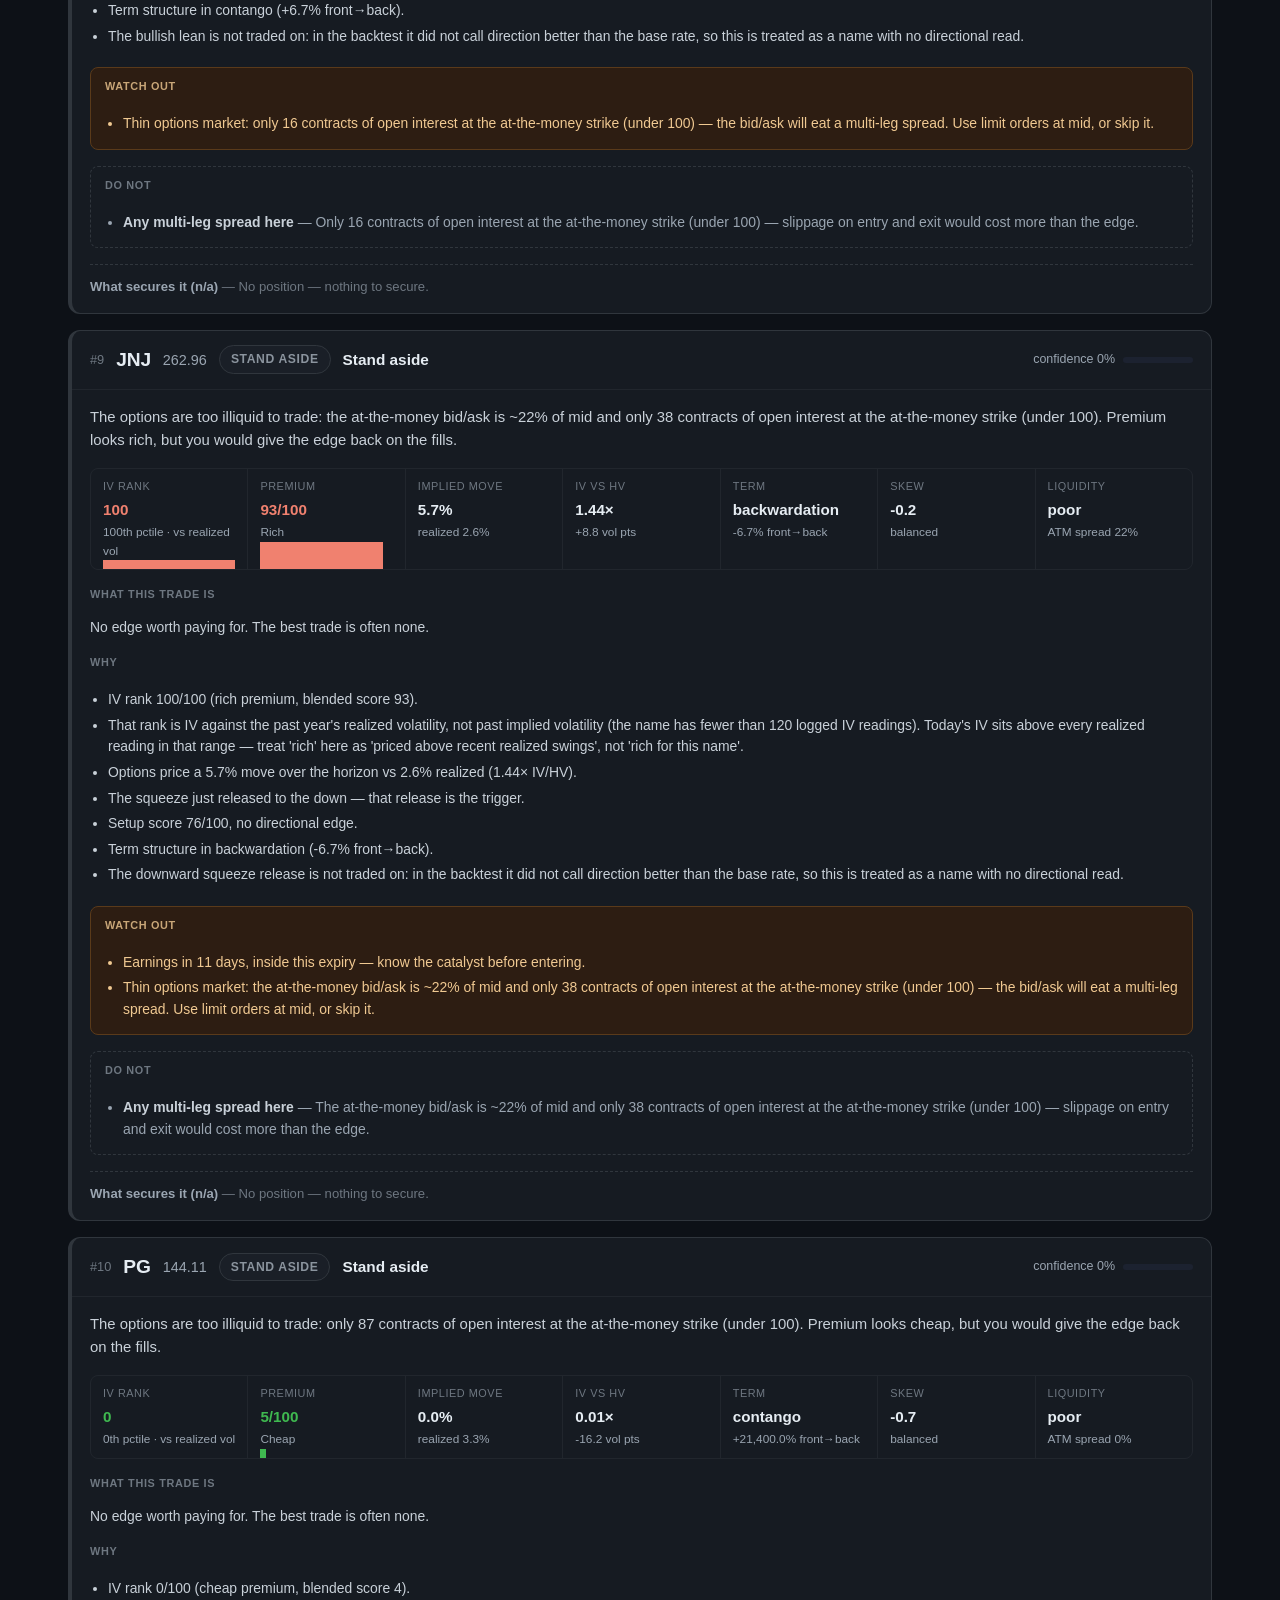
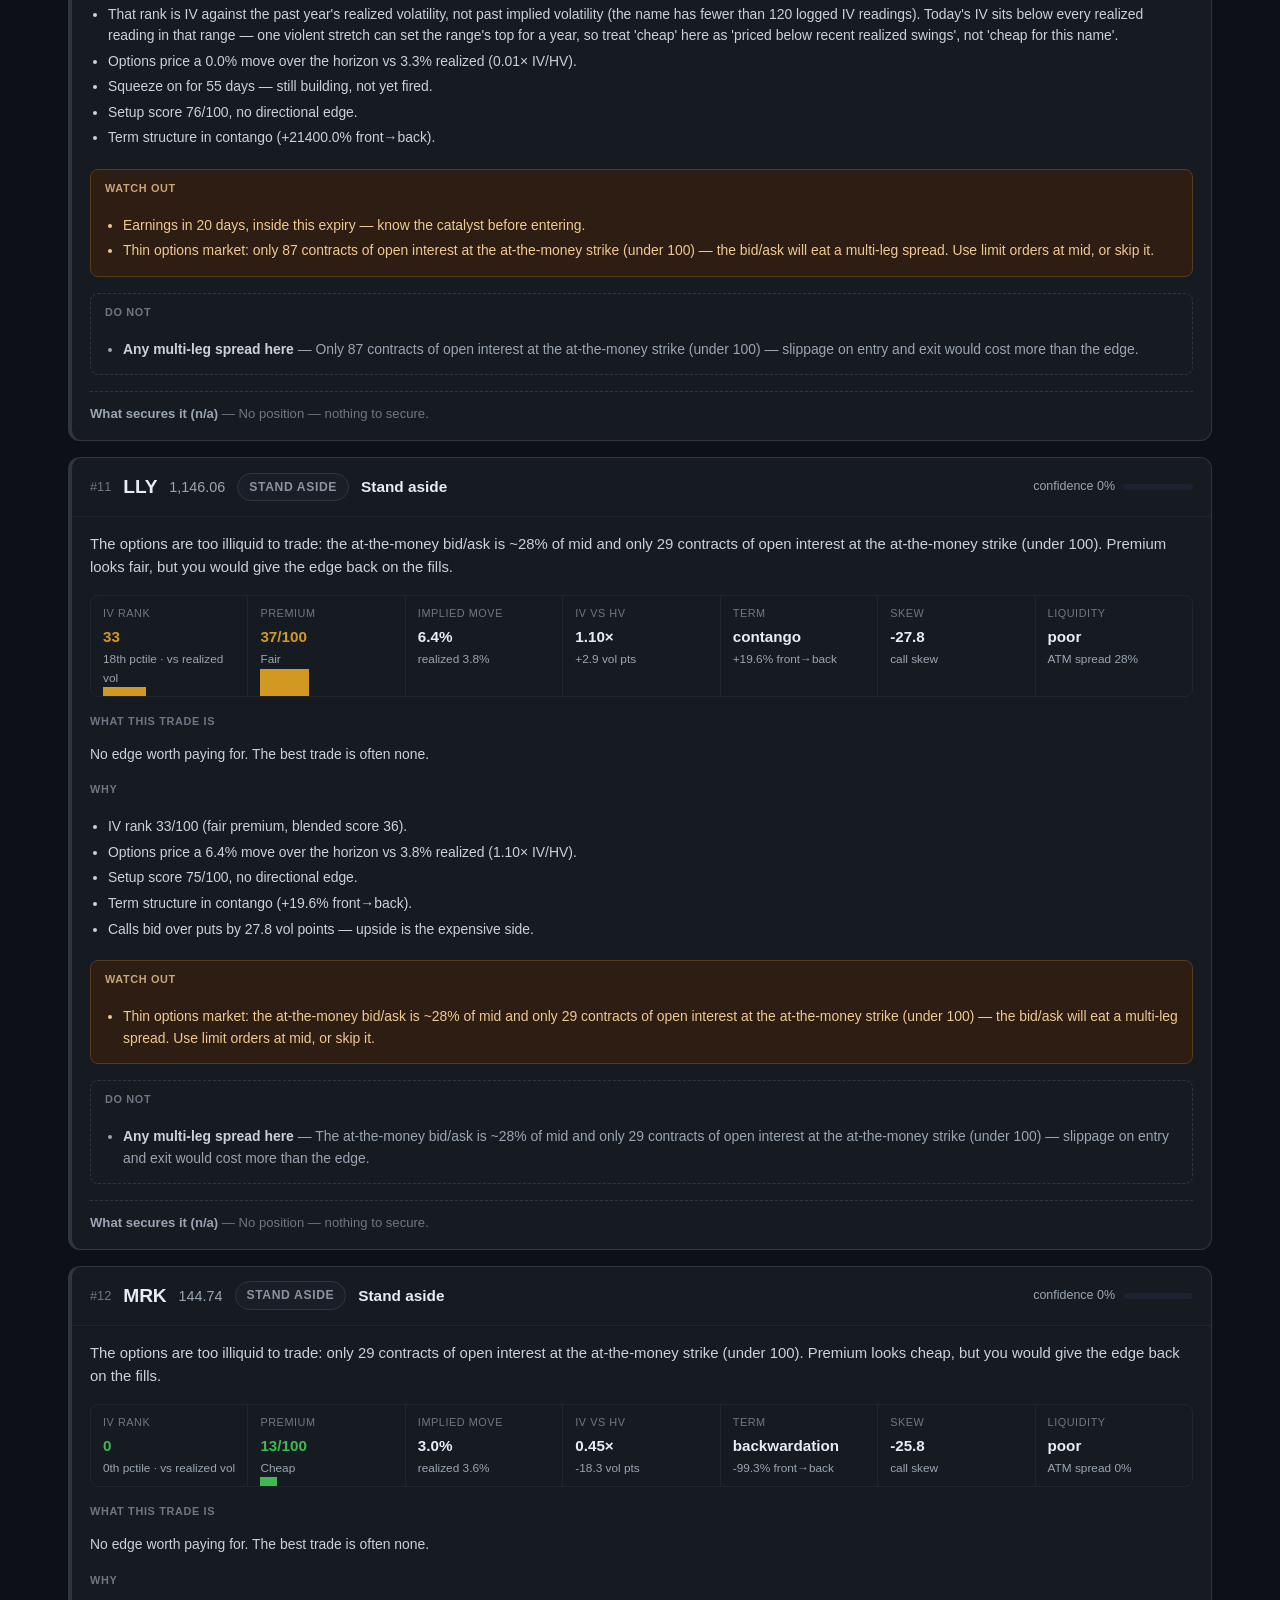
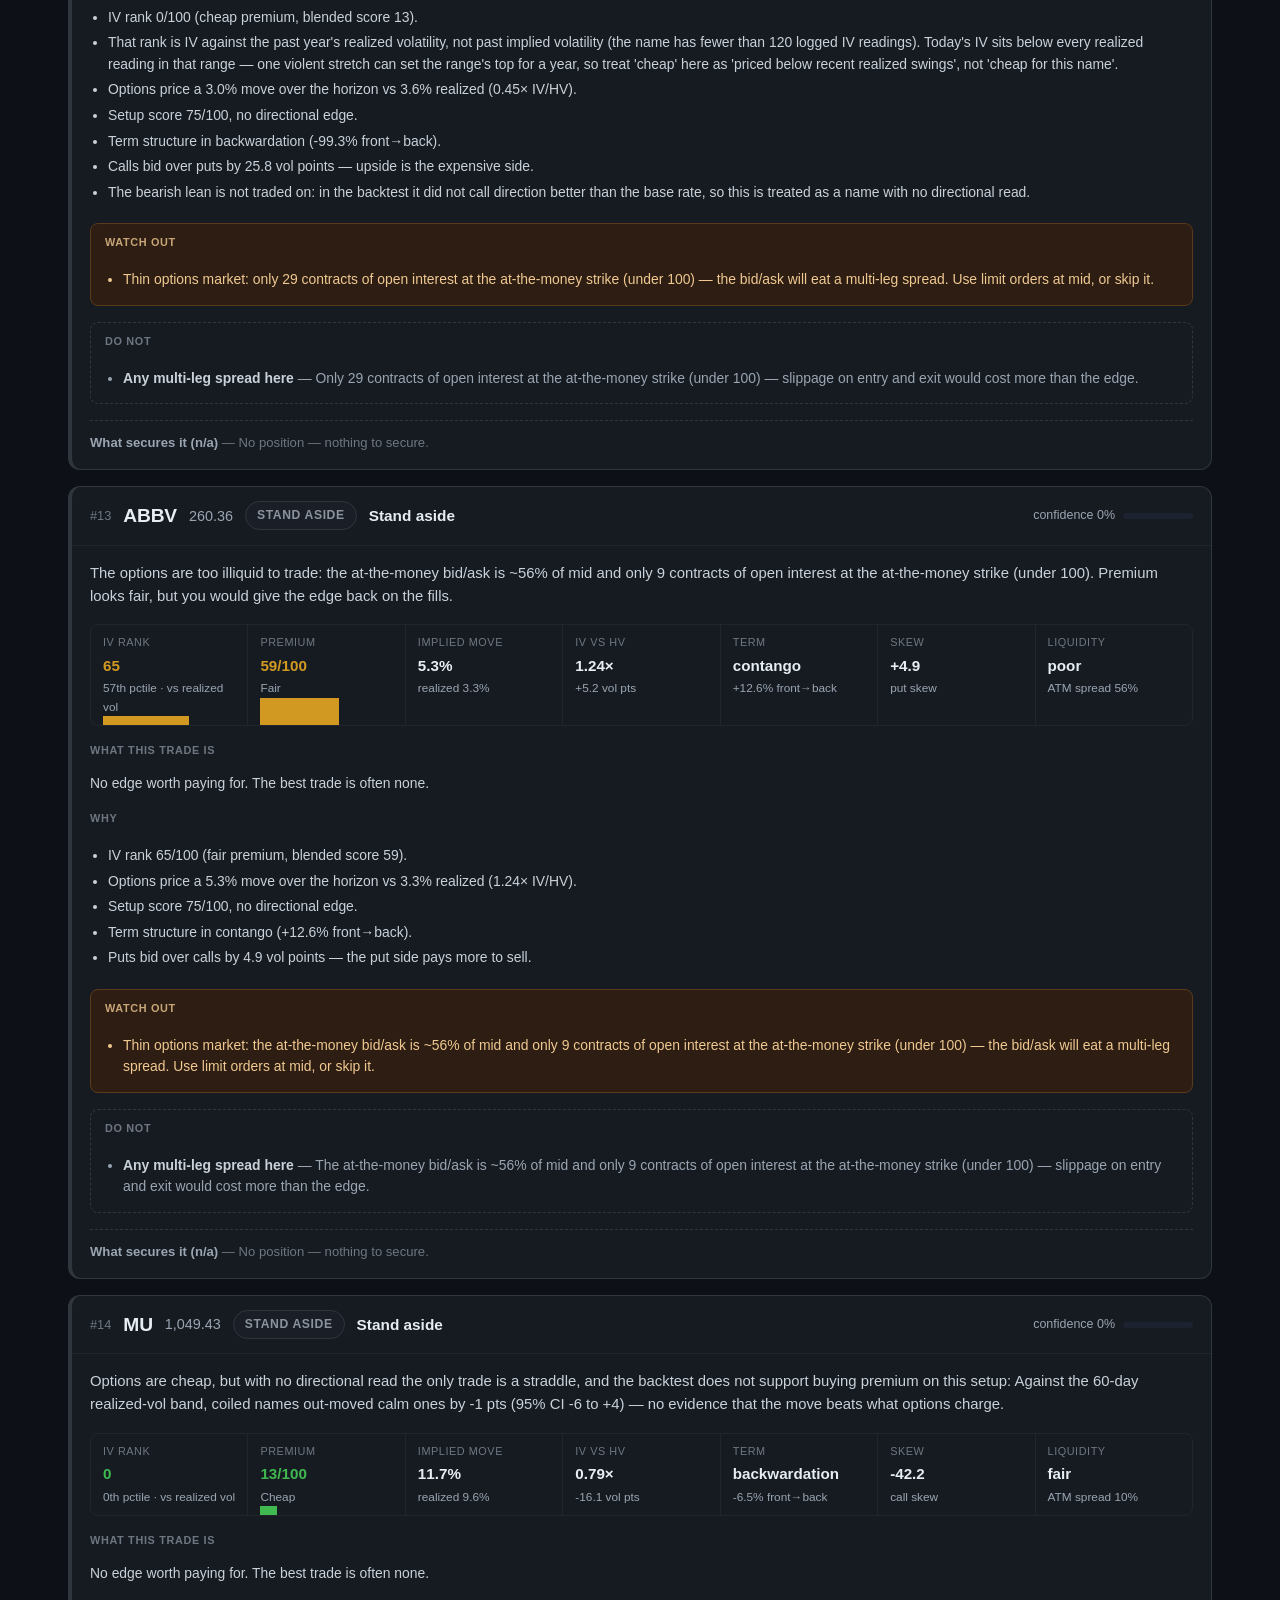
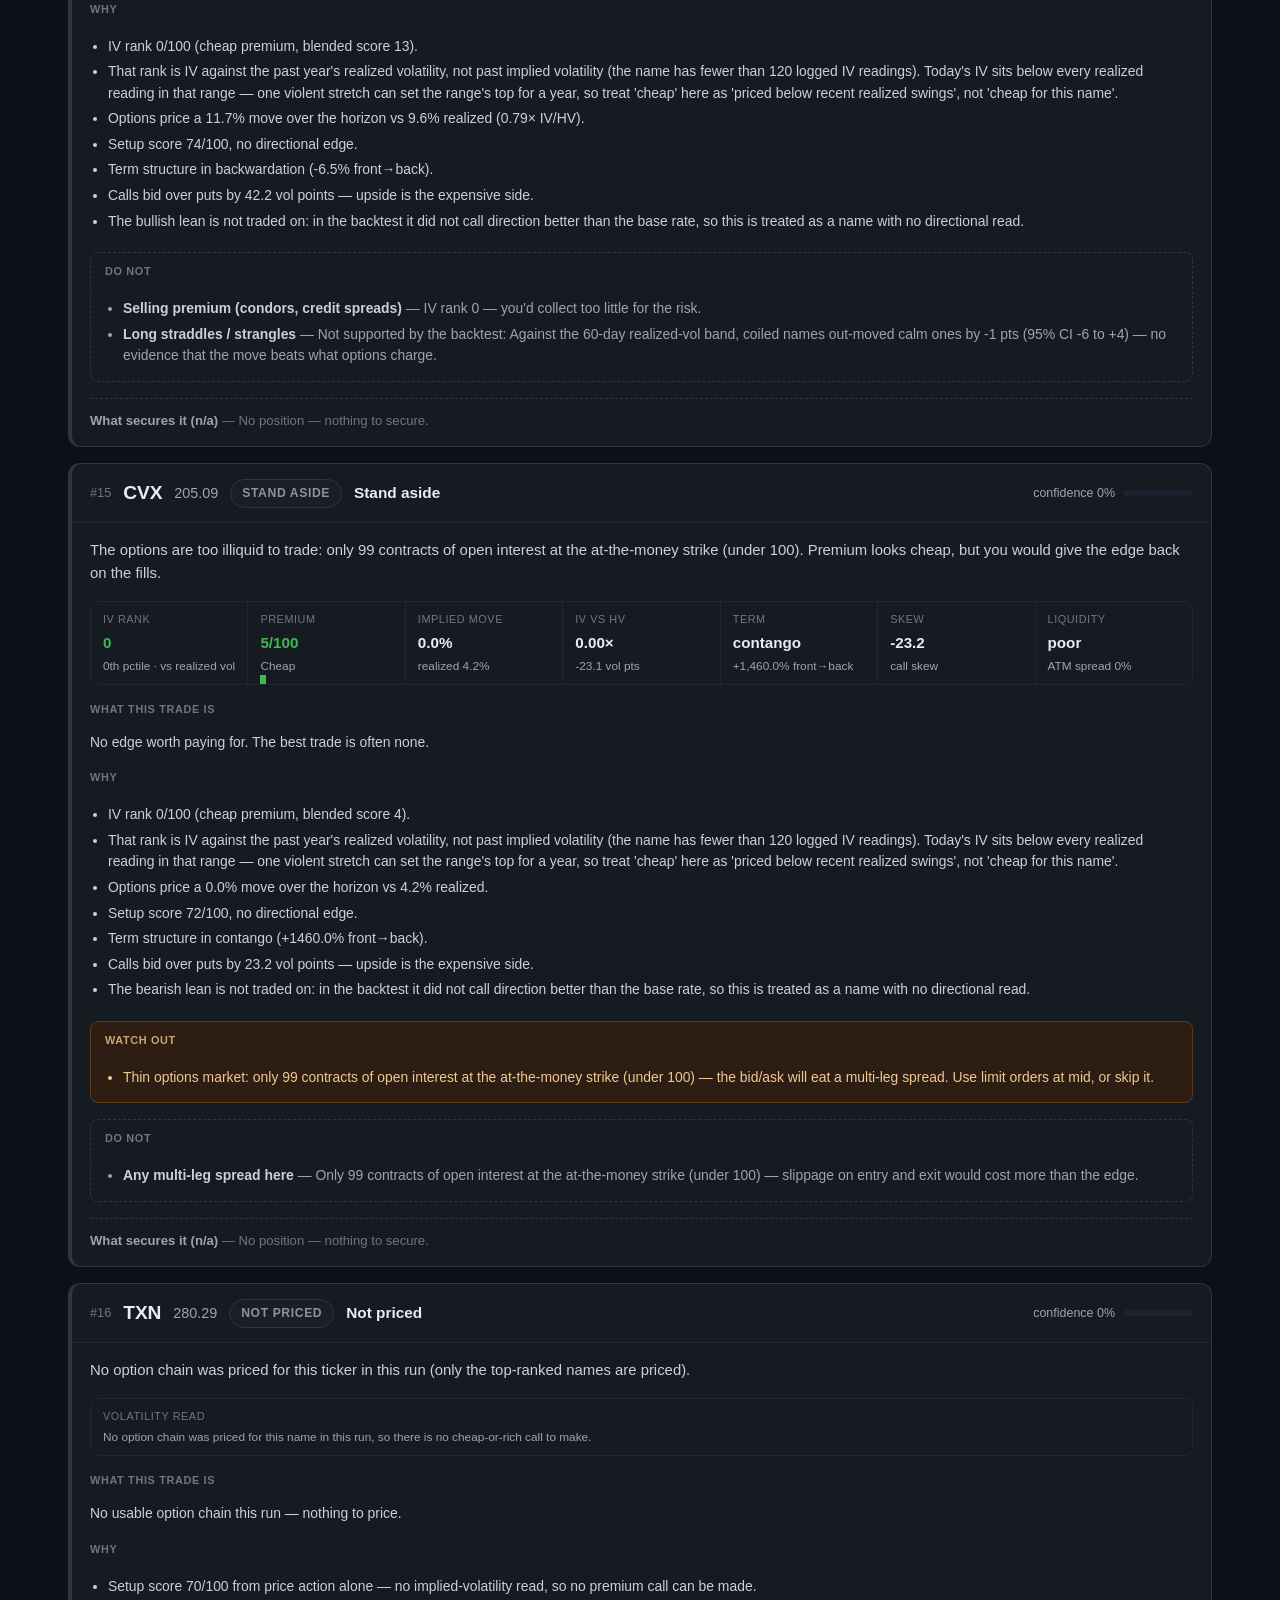
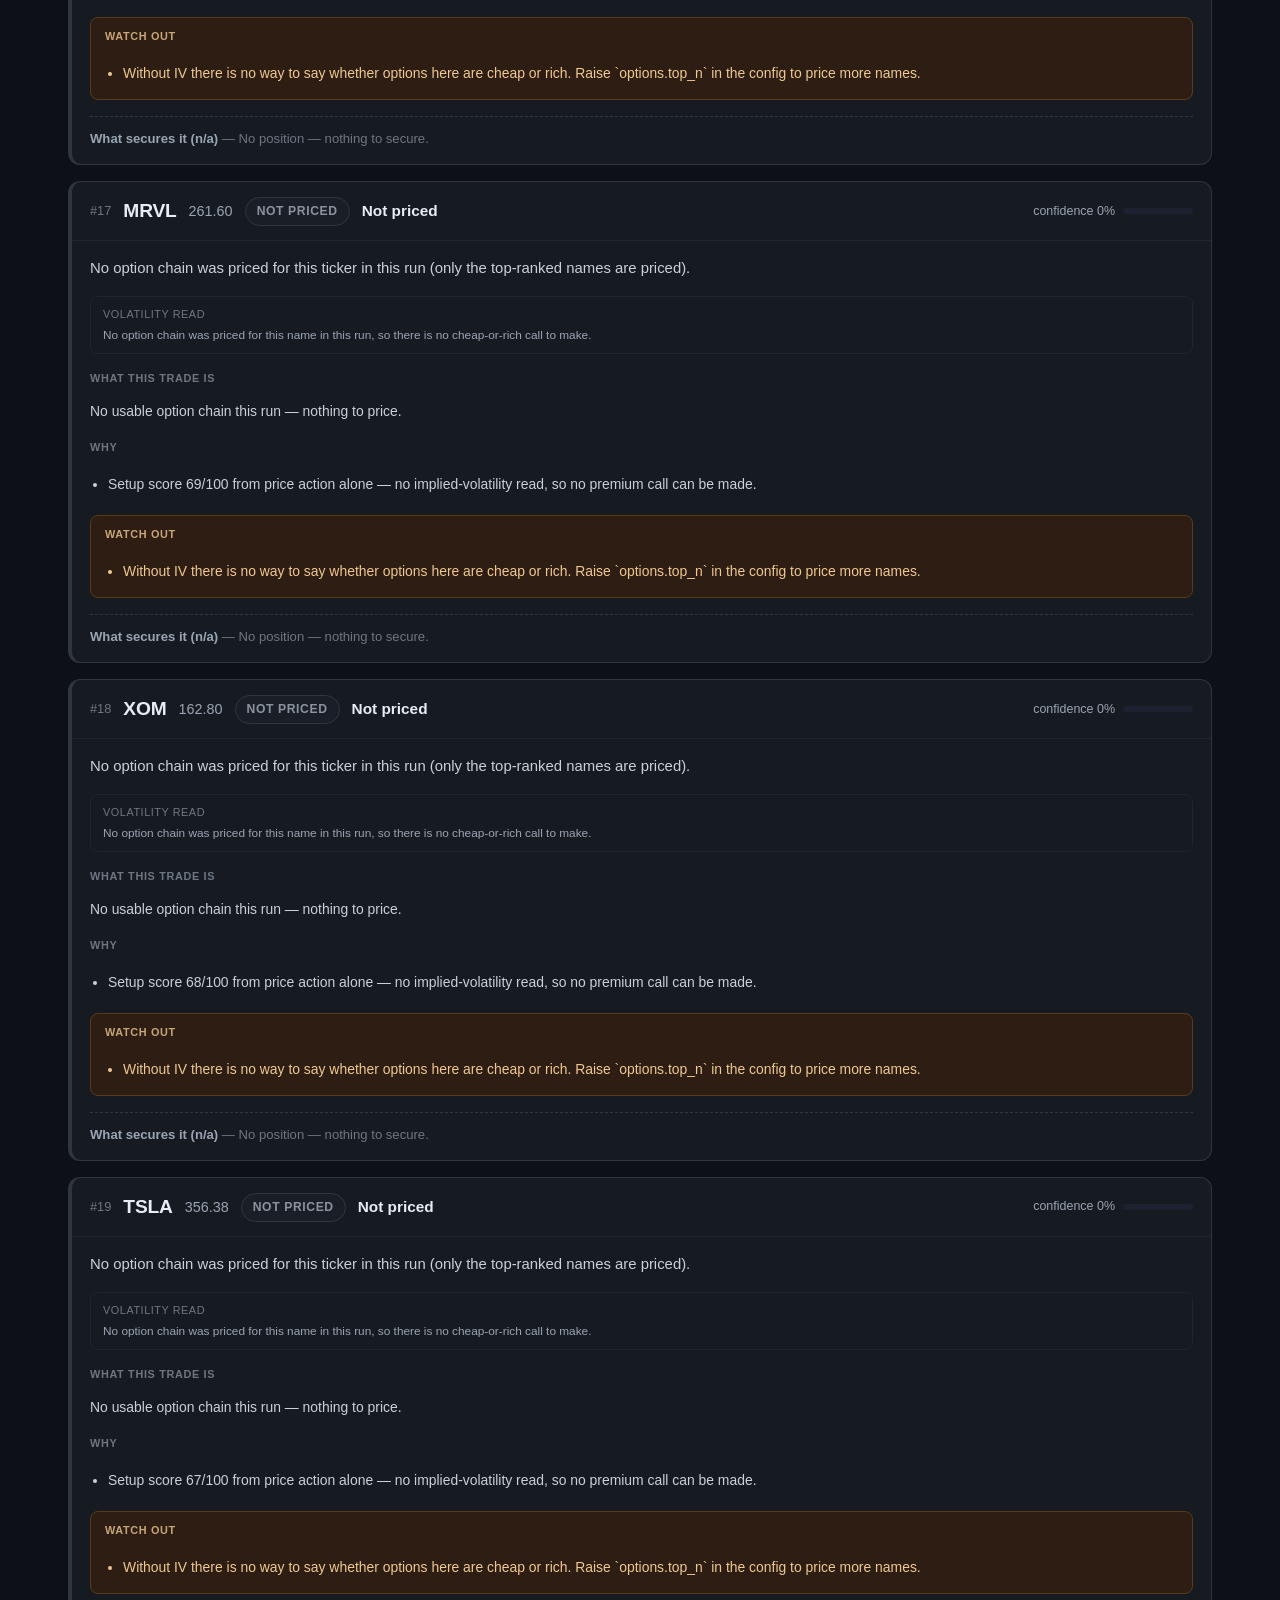
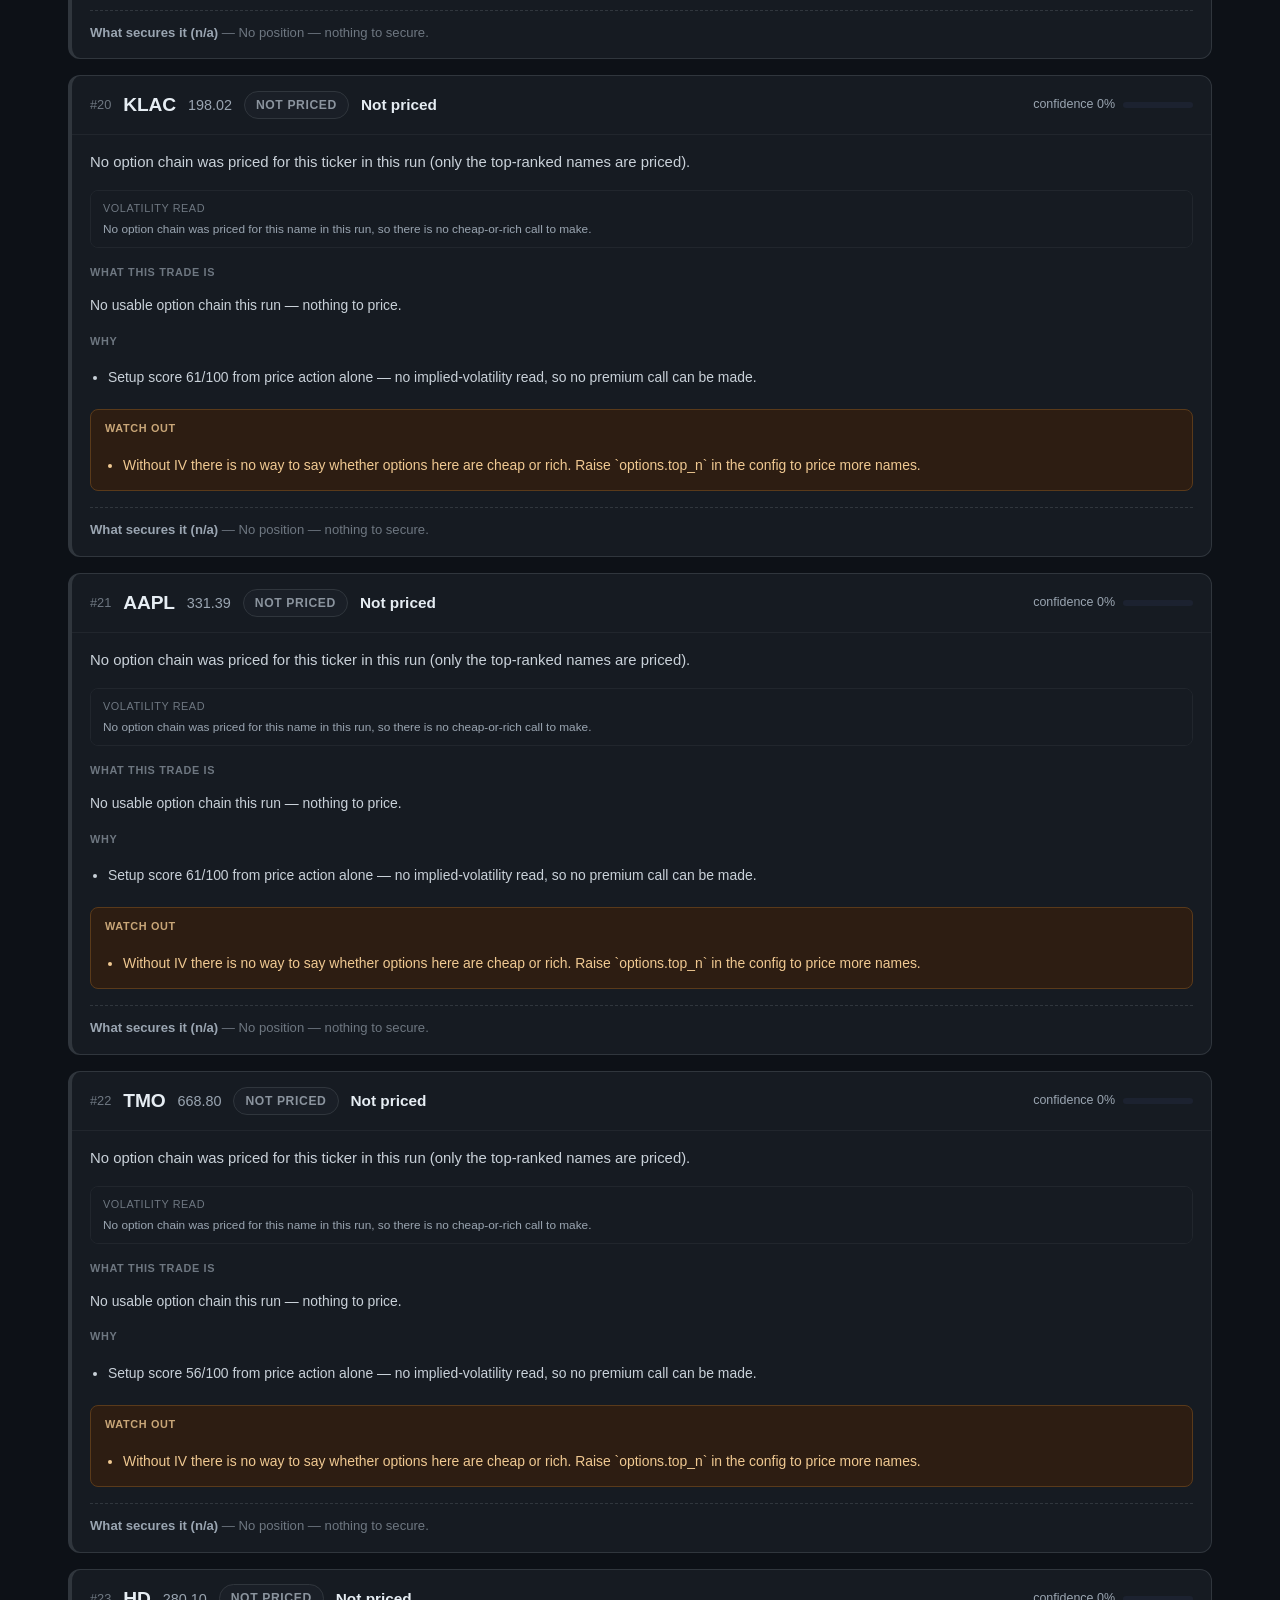
==== commit 504b6041: "Dashboard: a Market regime tab for the regime backtest Renders data/regime.json: the bottom line per" ====
--- a/public/index.html
+++ b/public/index.html
@@ -42,6 +42,7 @@
     <button id="tab-repeat" data-tab="repeat" role="tab" aria-selected="false" aria-controls="panel-repeat">Repeat test</button>
     <button id="tab-backtest" data-tab="backtest" role="tab" aria-selected="false" aria-controls="panel-backtest">Backtest</button>
     <button id="tab-validation" data-tab="validation" role="tab" aria-selected="false" aria-controls="panel-validation">Does it work?</button>
+    <button id="tab-regime" data-tab="regime" role="tab" aria-selected="false" aria-controls="panel-regime">Market regime</button>
     <button id="tab-reference" data-tab="reference" role="tab" aria-selected="false" aria-controls="panel-reference">Reference</button>
   </nav>
 
@@ -371,6 +372,13 @@
         <h2>How the weights were set</h2>
         <div id="calibration"><p class="loading">Loading calibration…</p></div>
       </div>
+    </section>
+
+    <!-- --------------------------------------------------------- regime -->
+    <!-- Market-regime rules vs buy-and-hold SPY. Rendered from data/regime.json,
+         which .github/workflows/regime.yml rewrites weekly; see assets/regime.js. -->
+    <section id="panel-regime" class="panel" data-tab="regime" role="tabpanel" aria-labelledby="tab-regime" hidden>
+      <div id="regime-body"><p class="loading">Loading the regime backtest…</p></div>
     </section>
 
     <!-- ------------------------------------------------------ reference -->
@@ -399,6 +407,7 @@
             <li><code>data/charts.json</code> — downsampled price history, and the same closes grouped by calendar month</li>
             <li><code>data/weekly.json</code> — the same history as one row per ISO week, which the Repeat test walks</li>
             <li><code>data/backtest.json</code> · <code>data/calibration.json</code></li>
+            <li><code>data/regime.json</code> — the Market regime tab, rewritten weekly by its own workflow</li>
             <li><code>data/signals.csv</code> — the flat table, for spreadsheets</li>
           </ul>
           <p>Python renders no HTML at all. Deciding what to trade got complicated enough that it
@@ -428,6 +437,9 @@
 <!-- The pure payload-to-HTML helpers the page is built with; its own file
      so tests/test_render_js.py can feed it hostile payloads under node. -->
 <script src="assets/render.js"></script>
+<!-- The Market regime tab's table and chart builders; needs render.js above.
+     Its own file so tests/test_regime_js.py can run it under node. -->
+<script src="assets/regime.js"></script>
 <!-- The page itself, one file per part of it, in this order: core.js first
      (shared helpers and state on window.SpreadApp), boot.js last (starts it). -->
 <script src="assets/app/core.js"></script>
@@ -438,6 +450,7 @@
 <script src="assets/app/repeat.js"></script>
 <script src="assets/app/backtest-tab.js"></script>
 <script src="assets/app/validation.js"></script>
+<script src="assets/app/regime-tab.js"></script>
 <script src="assets/app/boot.js"></script>
 </body>
 </html>
--- a/public/assets/styles.css
+++ b/public/assets/styles.css
@@ -592,3 +592,37 @@
 .disclaimer p:last-child { margin: 0; }
 .empty { color: var(--text-dim); padding: 30px 4px; text-align: center; font-size: .92rem; }
 .loading { color: var(--text-faint); padding: 30px 4px; text-align: center; font-size: .9rem; }
+
+/* ---------------------------------------------------- Market regime tab */
+#regime-body h2 { margin-top: 30px; }
+#regime-body h3 { margin-top: 20px; }
+.rg-swatch { display: inline-block; width: 10px; height: 10px; border-radius: 2px; margin-right: 7px; vertical-align: baseline; }
+.rg-bottom { list-style: none; padding: 0; margin: 10px 0; }
+.rg-bottom li { background: var(--surface); border: 1px solid var(--line); border-radius: var(--radius-sm); padding: 10px 14px; margin: 8px 0; font-size: .9rem; color: var(--text-body); }
+.rg-table td { white-space: nowrap; }
+.rg-heattable th { text-transform: none; letter-spacing: 0; font-size: .74rem; }
+.rg-ret.up { color: var(--up); }
+.rg-ret.down { color: var(--down); }
+.rg-chartwrap { position: relative; }
+.rg-chart { width: 100%; height: auto; display: block; touch-action: pan-y; }
+.rg-grid { stroke: var(--line-soft); stroke-width: 1; }
+.rg-axis, .rg-endlabel { fill: var(--text-faint); font-size: 11px; font-variant-numeric: tabular-nums; }
+.rg-endlabel { fill: var(--text-dim); }
+.rg-cross { stroke: var(--text-dim); stroke-width: 1; stroke-dasharray: 3 3; }
+.rg-tip { position: absolute; top: 6px; pointer-events: none; background: var(--surface-2); border: 1px solid var(--line); border-radius: var(--radius-sm); padding: 7px 10px; font-size: .78rem; min-width: 210px; z-index: 2; box-shadow: 0 4px 14px rgba(0,0,0,.35); }
+.rg-tiprow { display: flex; align-items: center; gap: 2px; white-space: nowrap; color: var(--text-body); }
+.rg-tiprow .r { margin-left: auto; padding-left: 12px; font-variant-numeric: tabular-nums; color: var(--text); }
+.rg-legend { display: flex; flex-wrap: wrap; gap: 6px 16px; font-size: .8rem; color: var(--text-dim); margin: 6px 0 4px; }
+.rg-ddrow { margin: 6px 0 2px; }
+.rg-ddlabel { font-size: .8rem; color: var(--text-dim); margin-bottom: 2px; }
+.rg-heats { display: grid; grid-template-columns: repeat(auto-fit, minmax(260px, 1fr)); gap: 14px; }
+.rg-heat h4 { margin: 0 0 2px; font-size: .88rem; }
+.rg-heat p { margin: 0 0 6px; font-size: .78rem; }
+.rg-heattable td.rg-mark { outline: 2px solid var(--text); outline-offset: -2px; }
+.rg-verdict { border: 1px solid var(--line); border-radius: var(--radius-sm); padding: 8px 14px; margin: 8px 0; background: var(--surface); }
+.rg-verdict summary { cursor: pointer; }
+.rg-verdict li { font-size: .86rem; color: var(--text-body); margin: 4px 0; }
+.rg-note { font-size: .86rem; color: var(--warn); margin: 6px 0; }
+.rg-glossary li { font-size: .88rem; color: var(--text-body); margin: 4px 0; }
+/* On a phone the tooltip would cover the chart it explains; put it under it. */
+@media (max-width: 600px) { .rg-tip { position: static; margin-top: 6px; box-shadow: none; } }
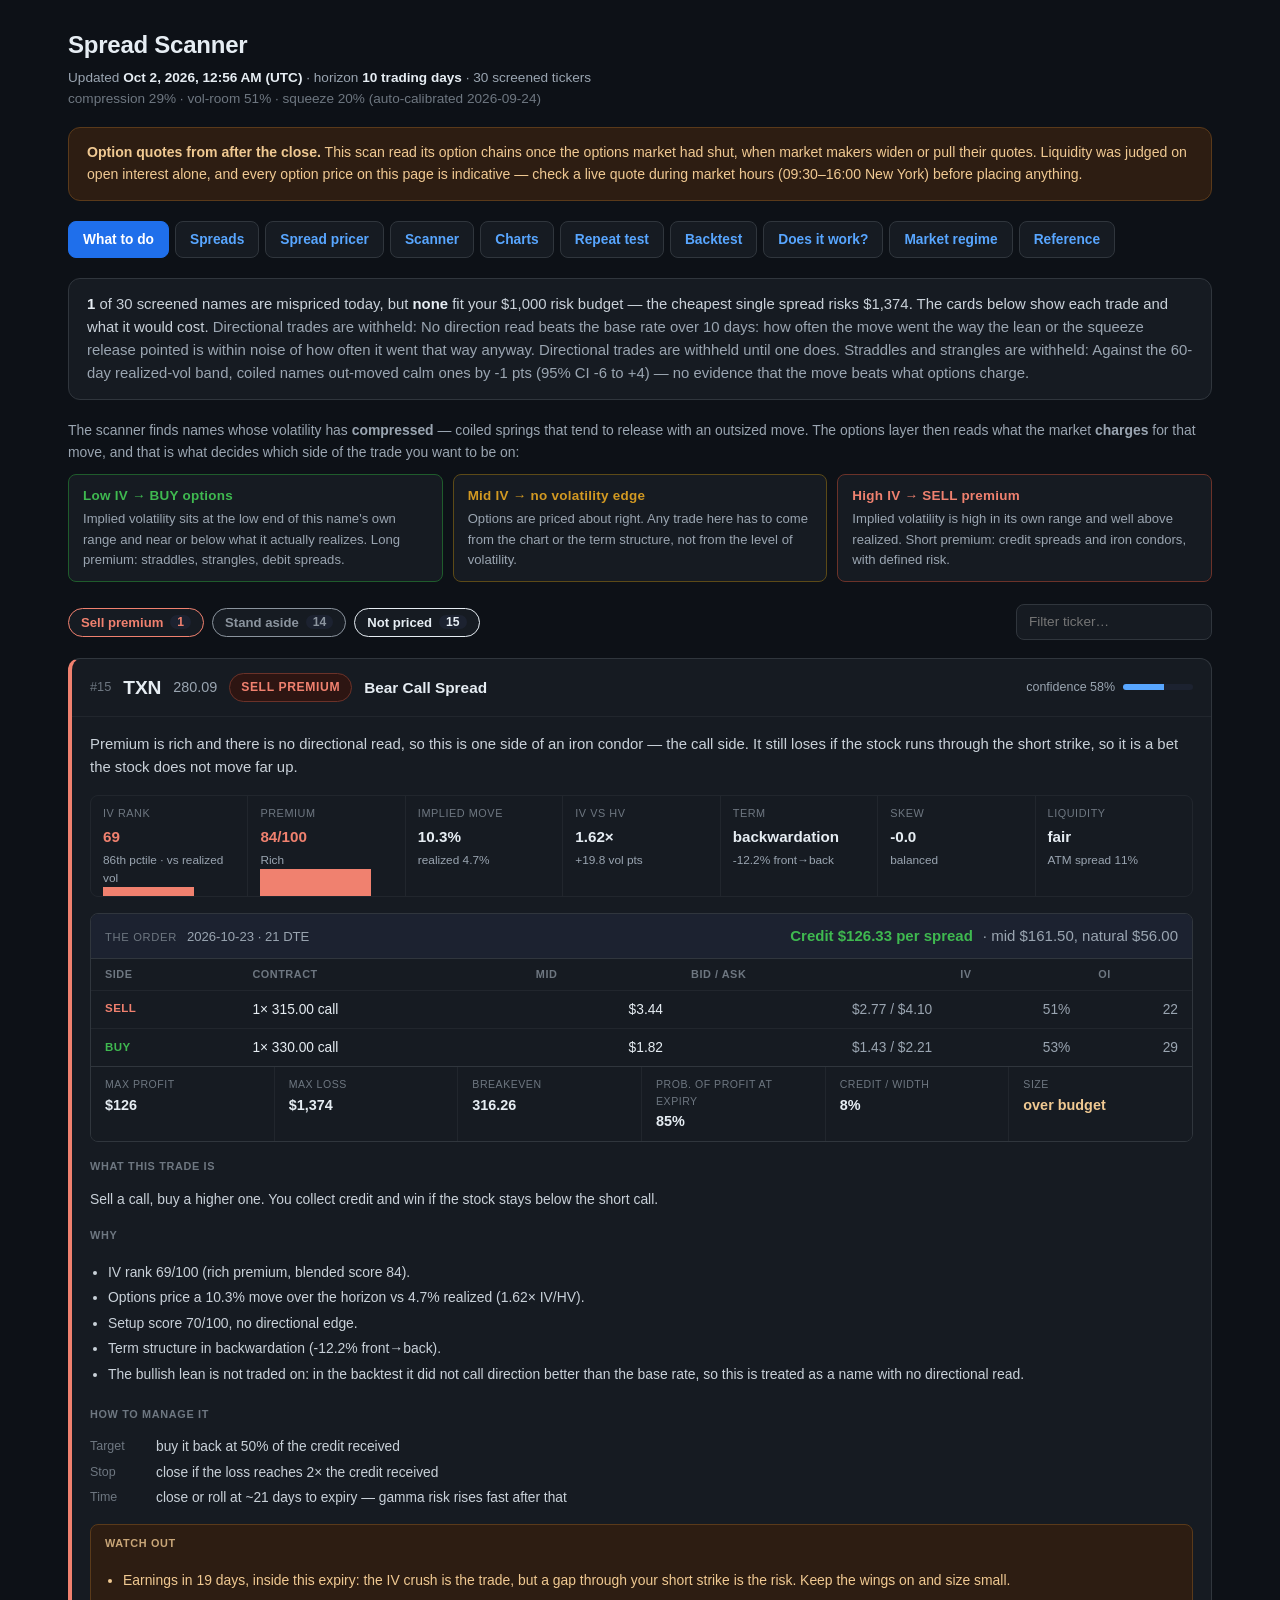
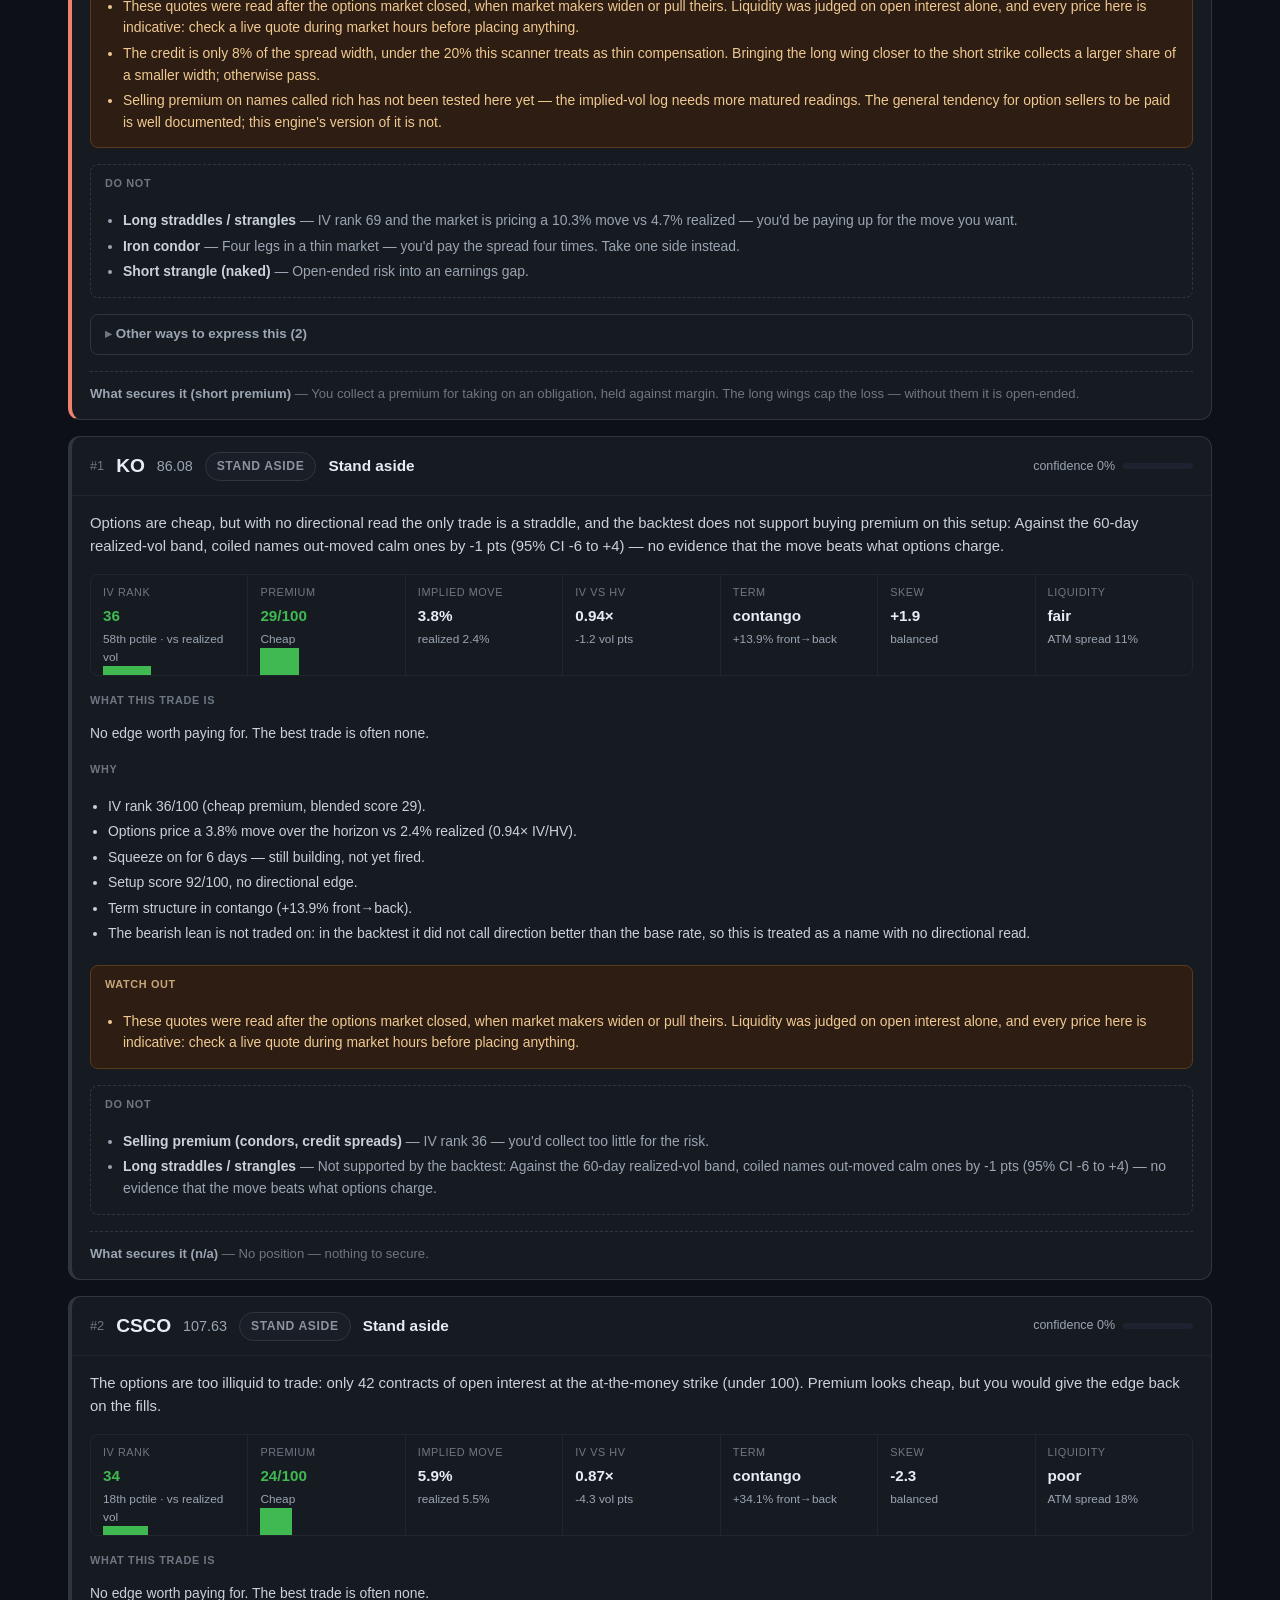
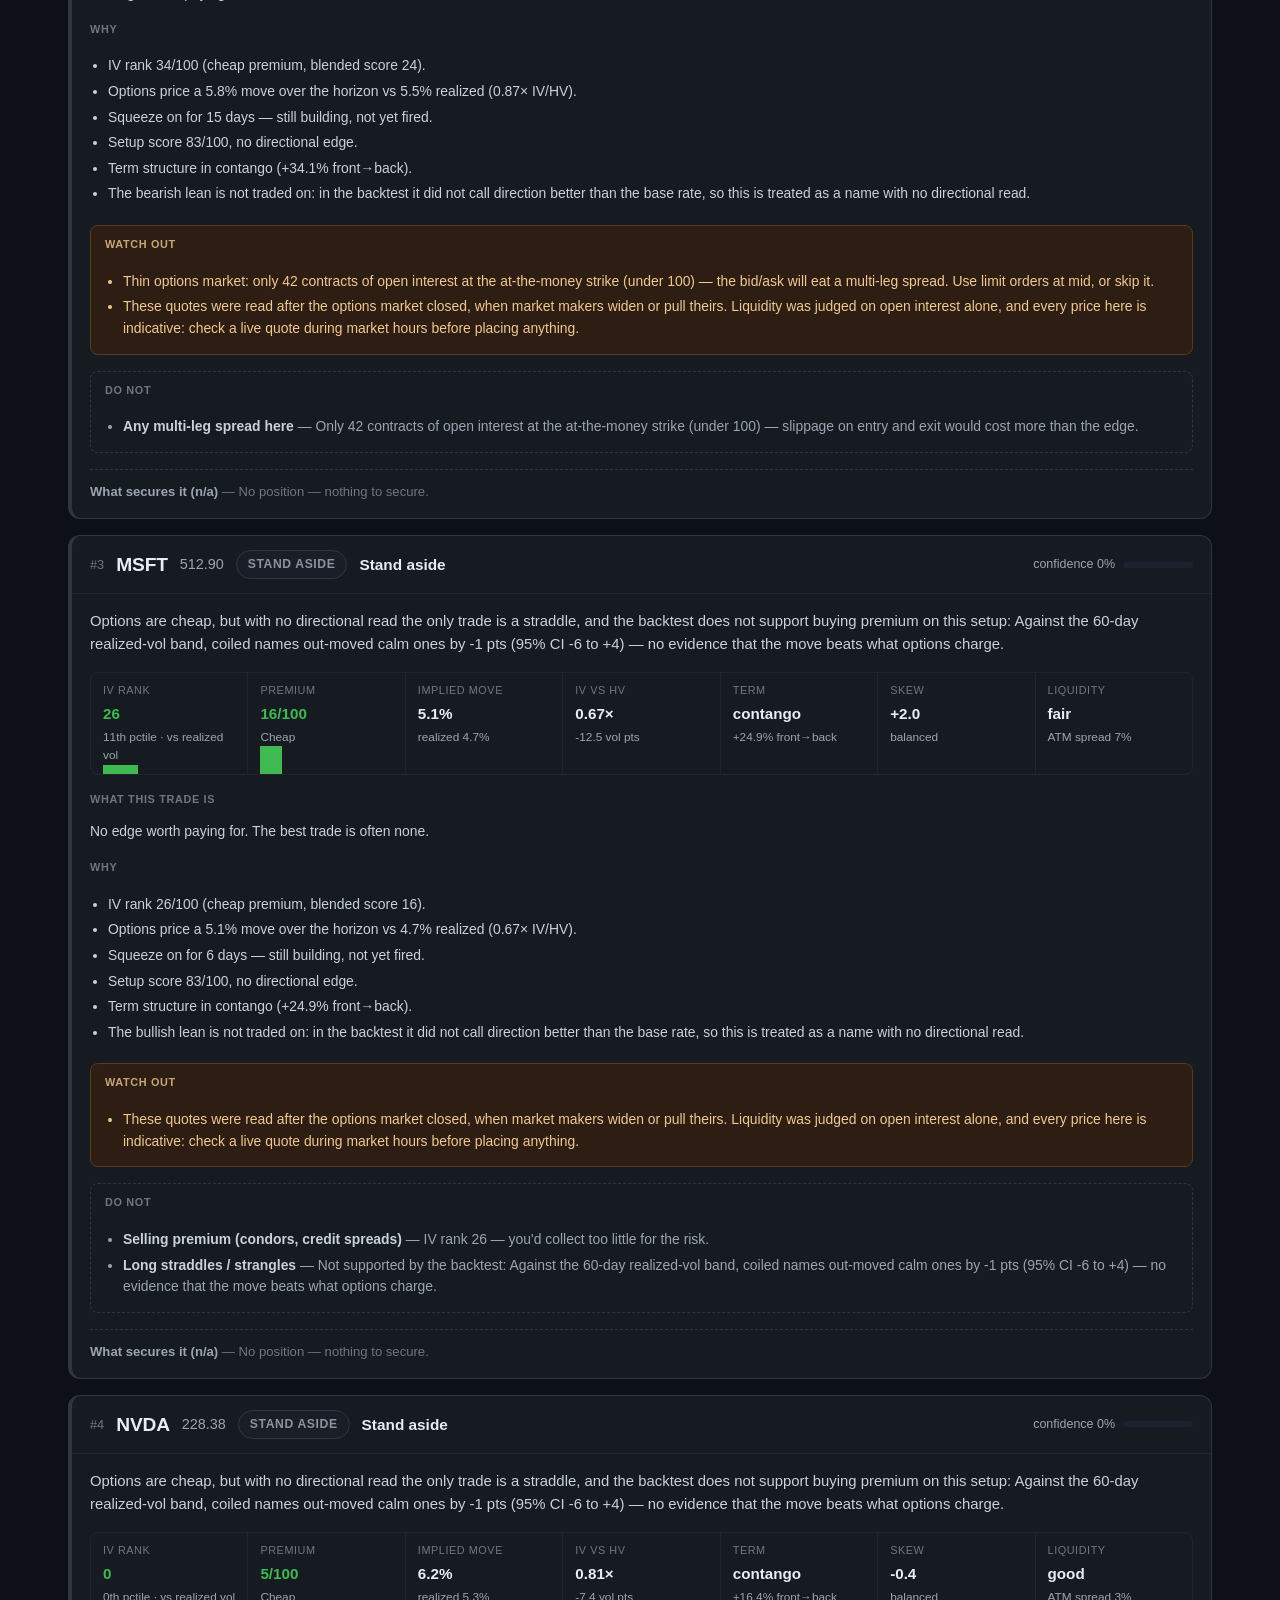
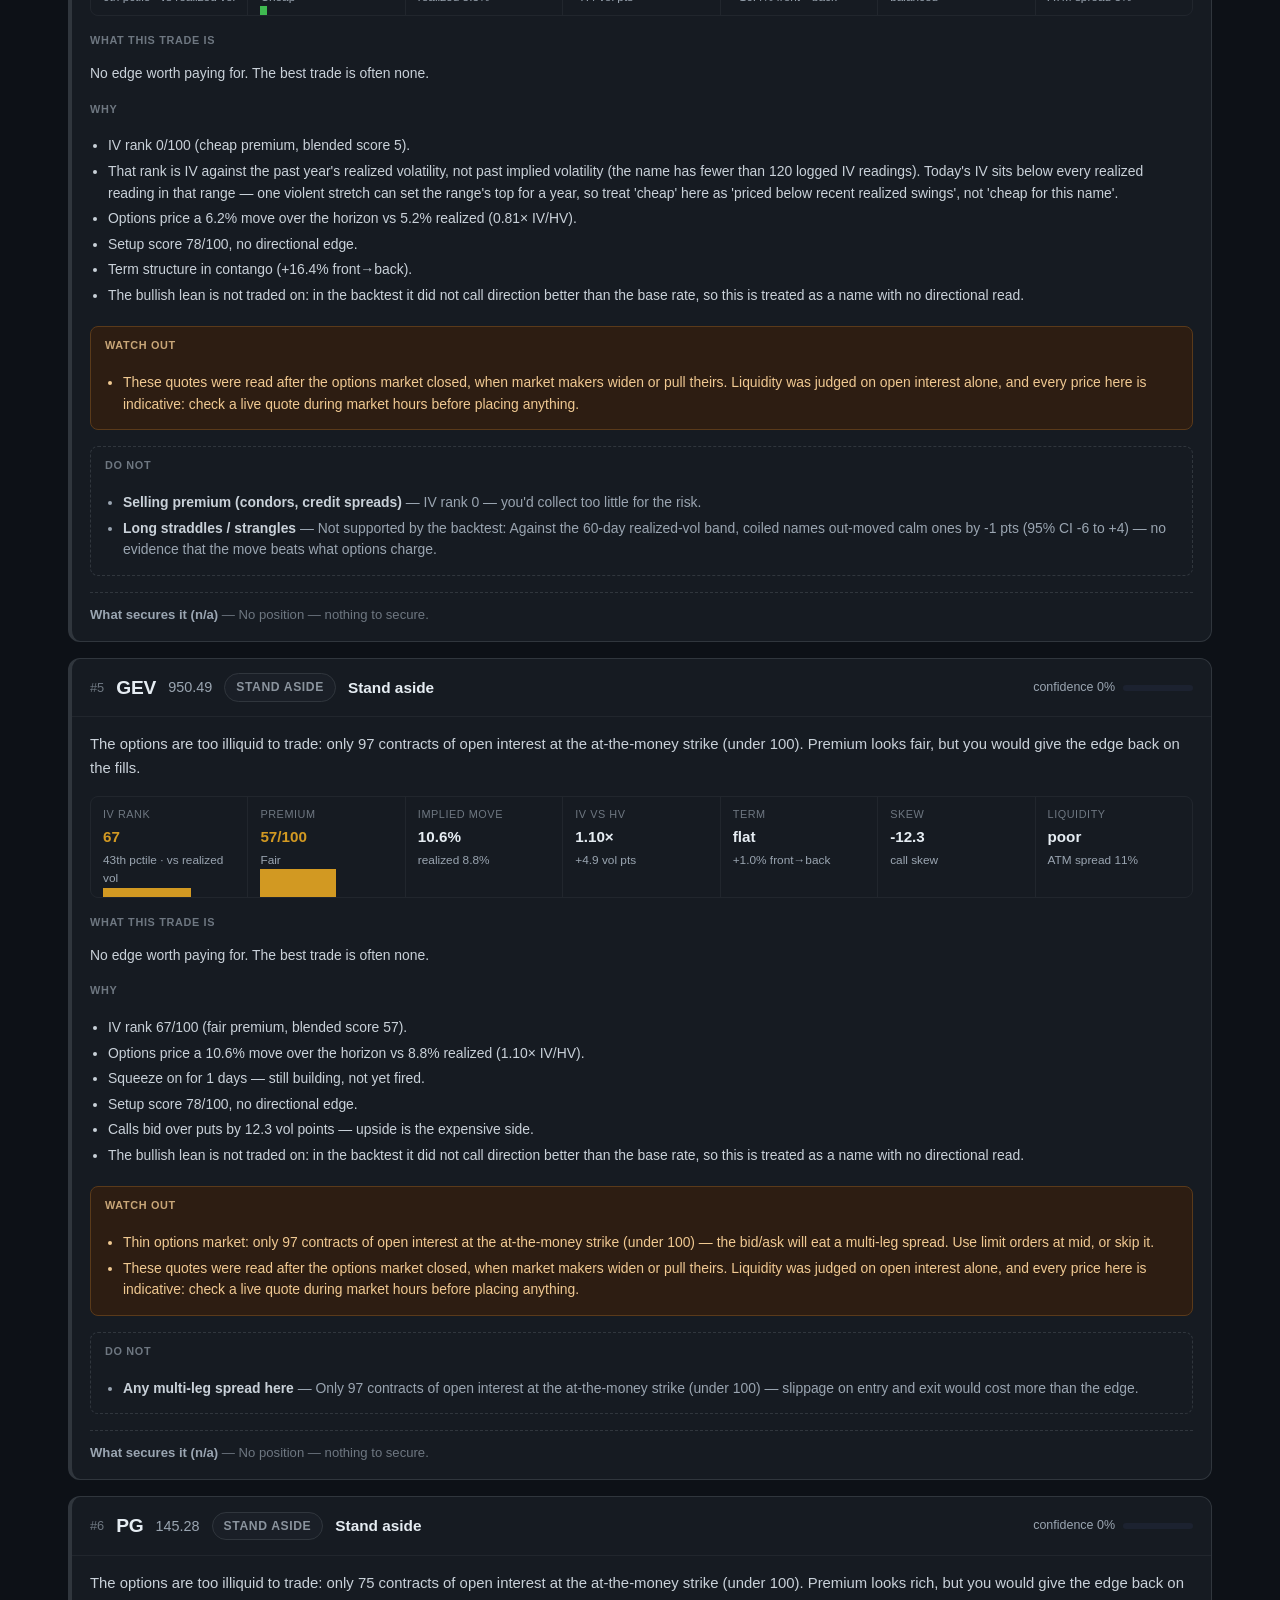
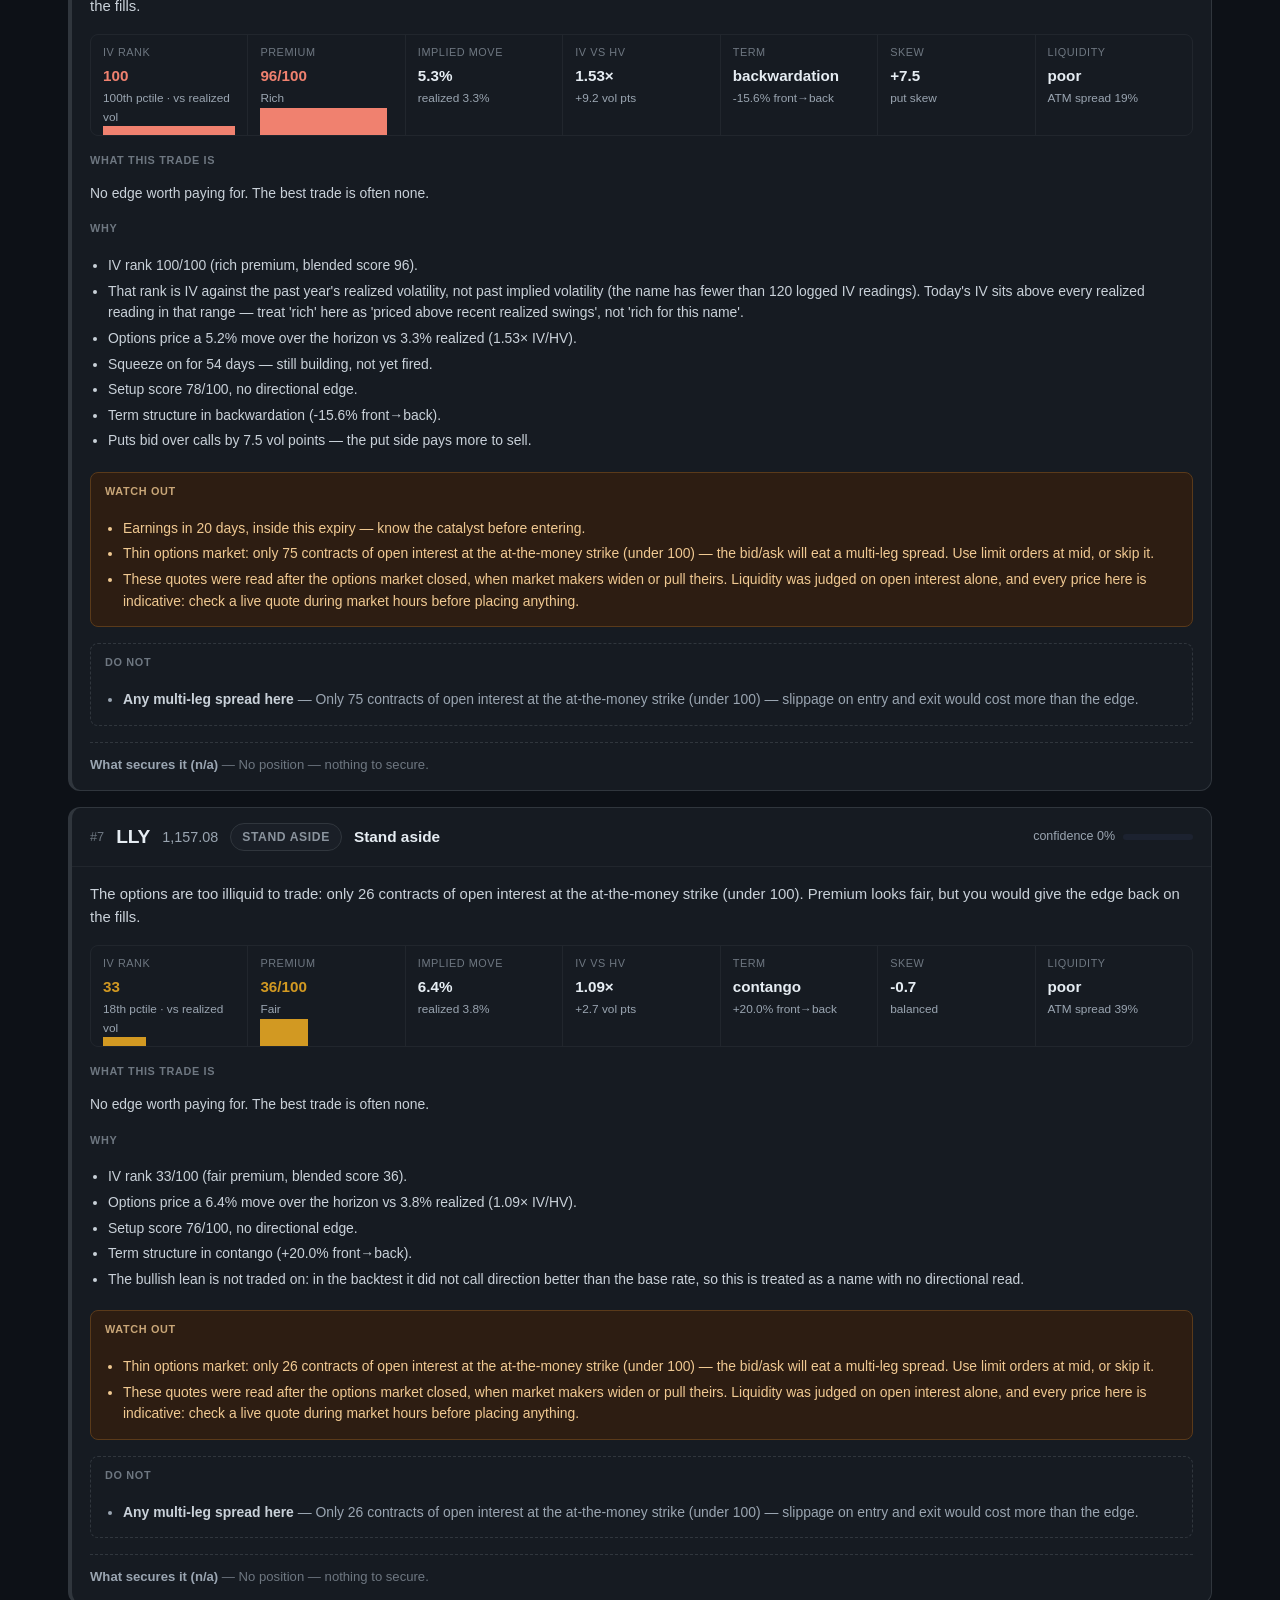
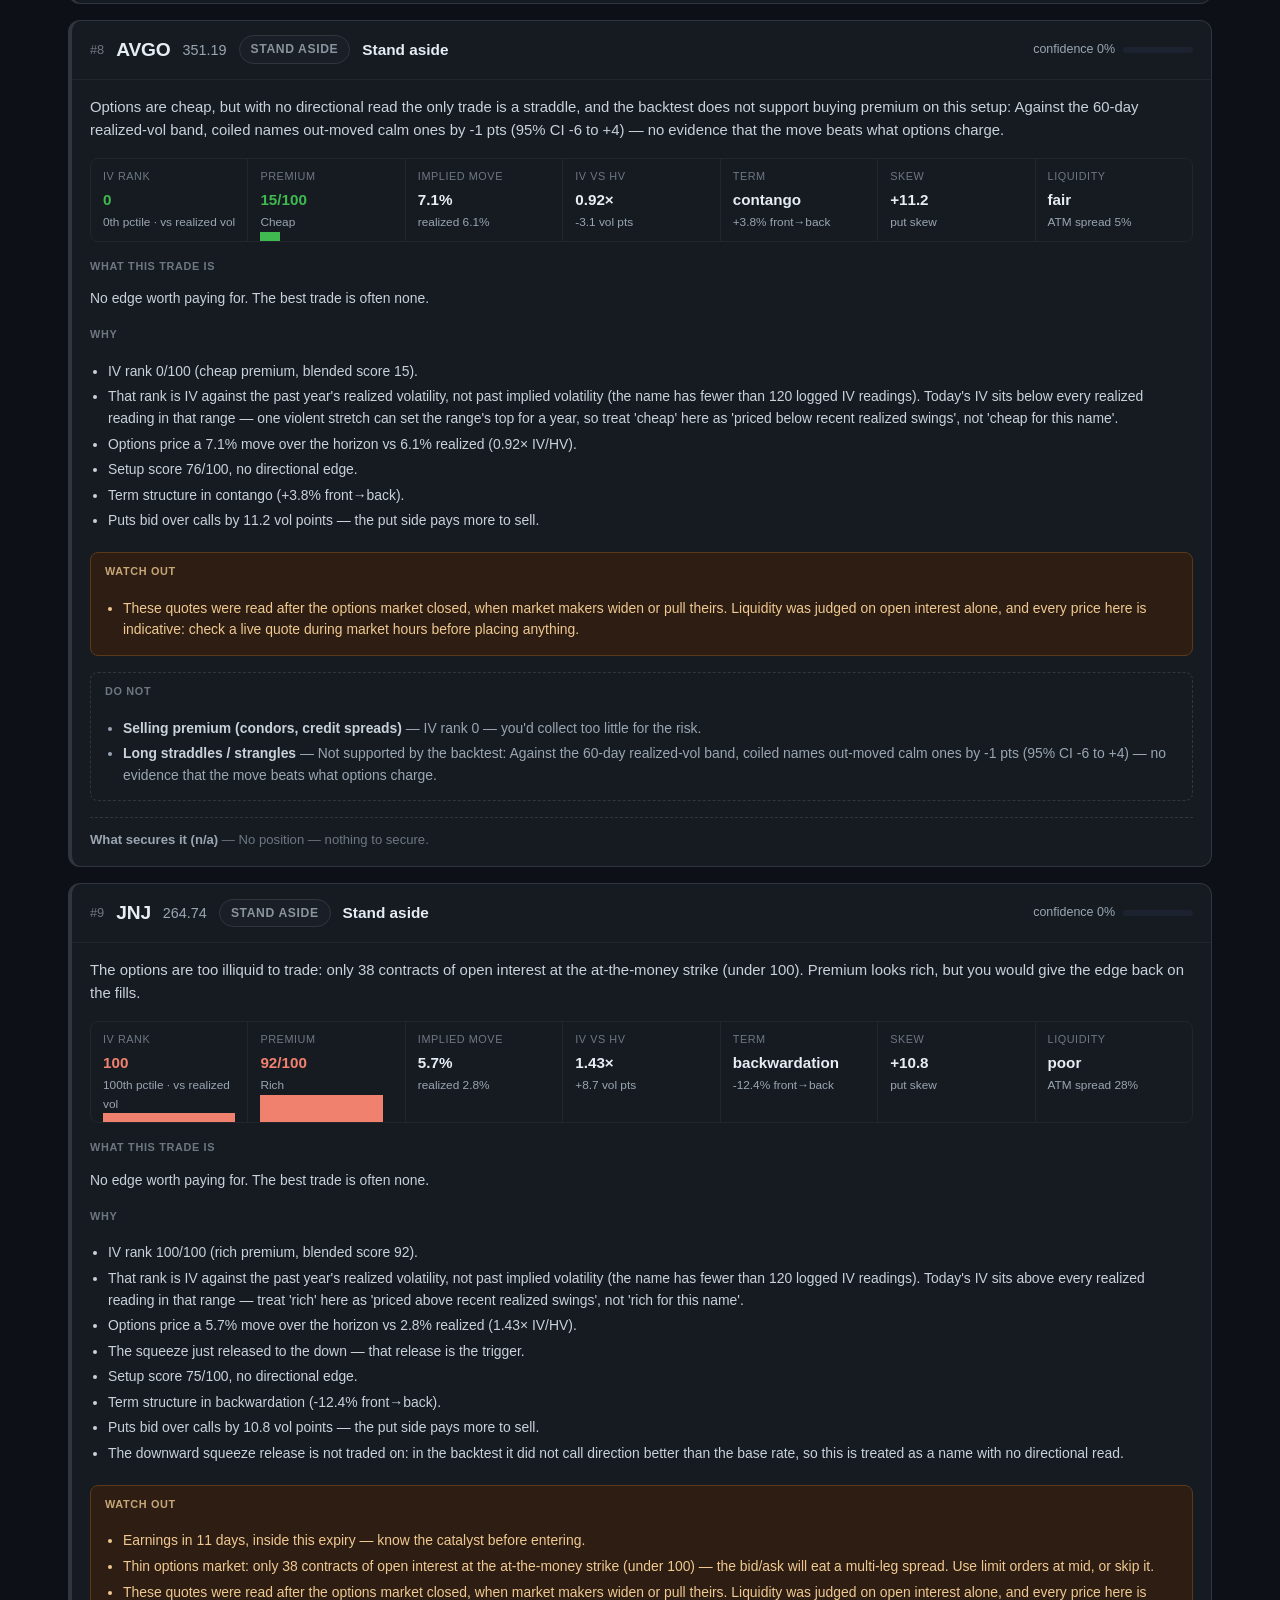
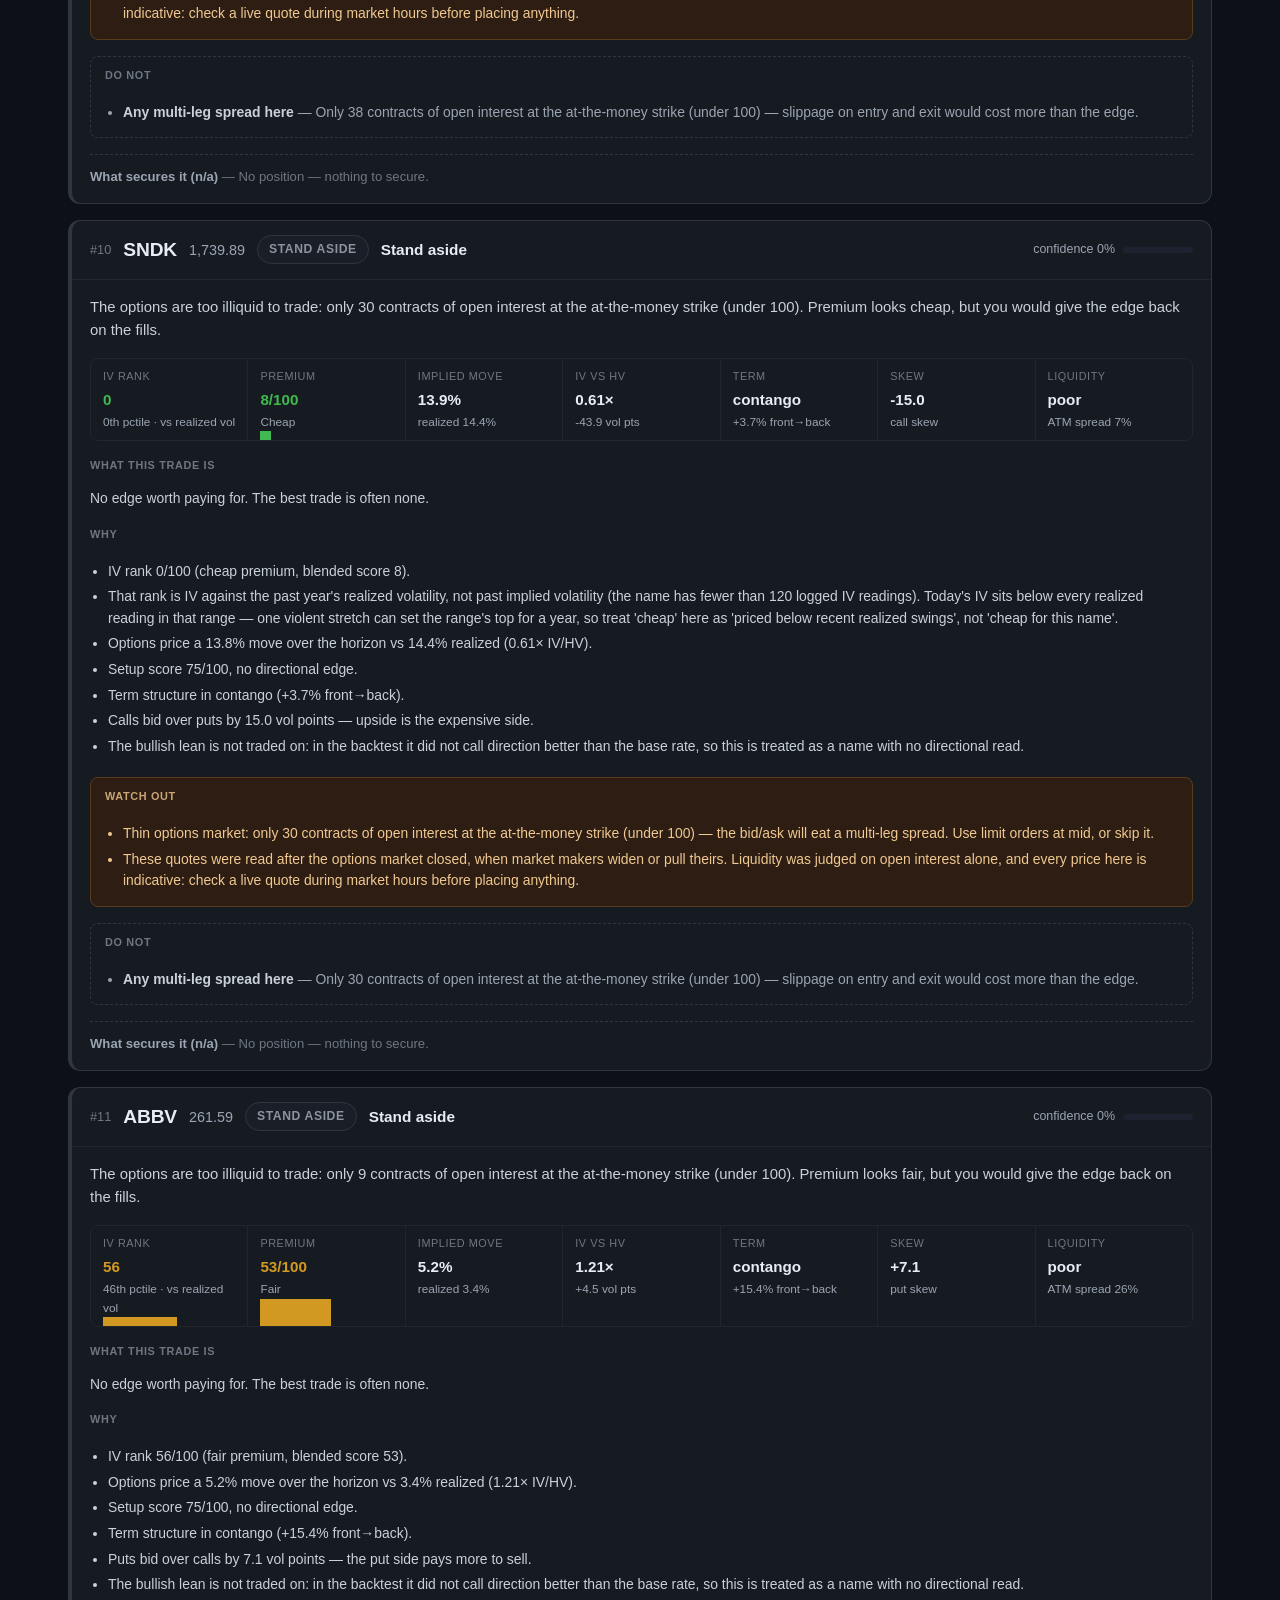
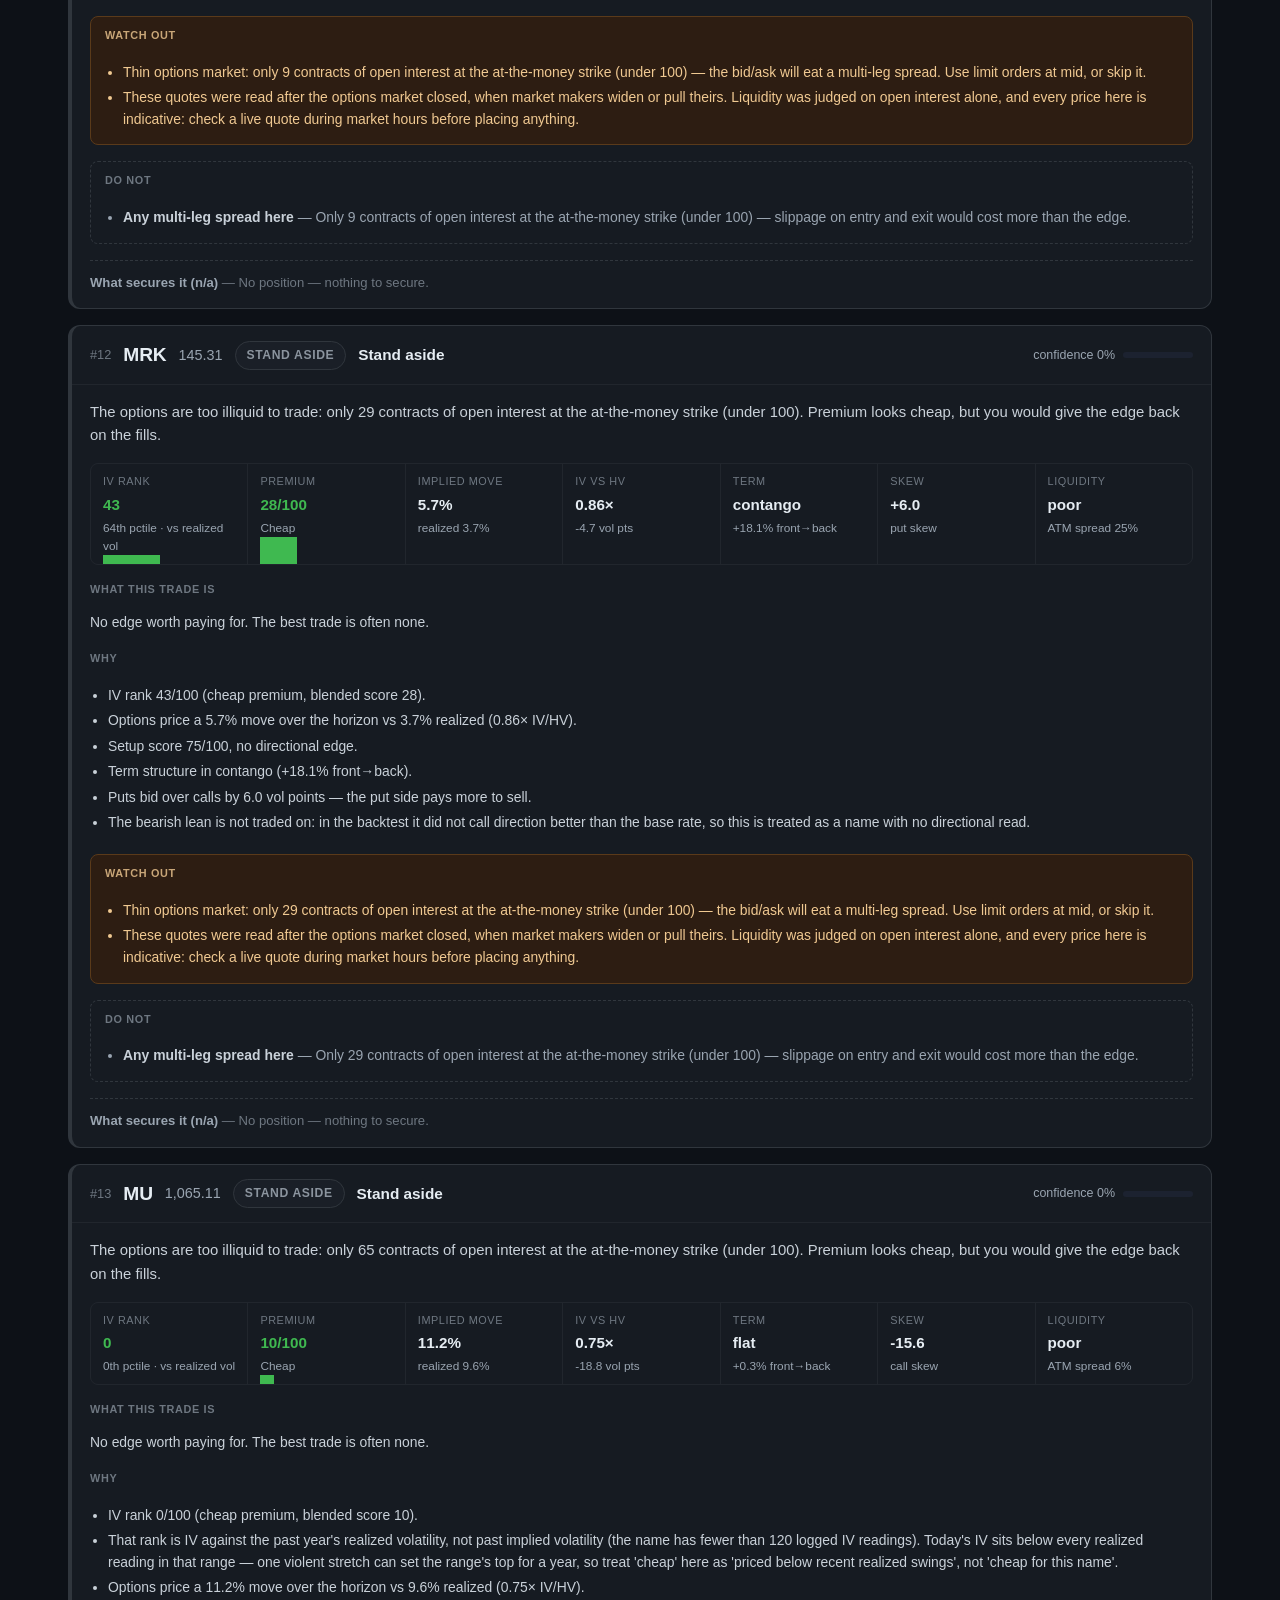
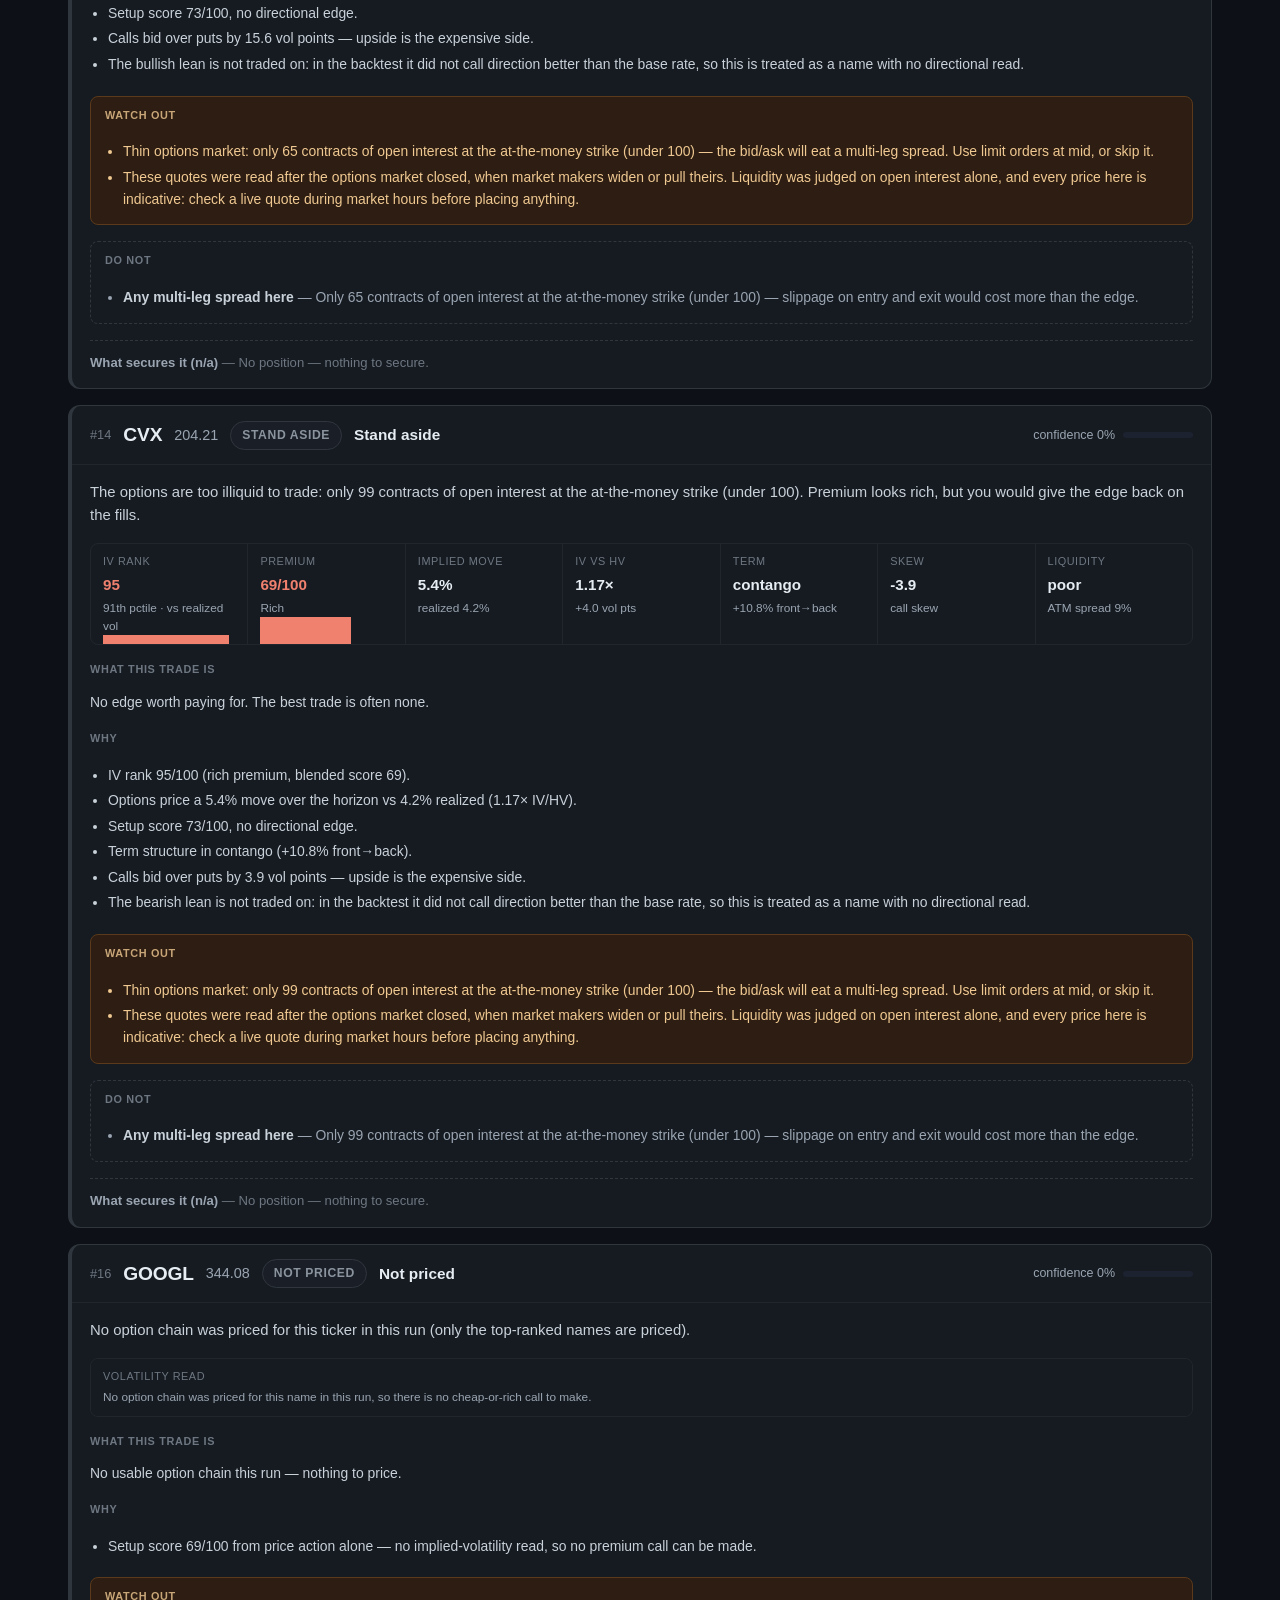
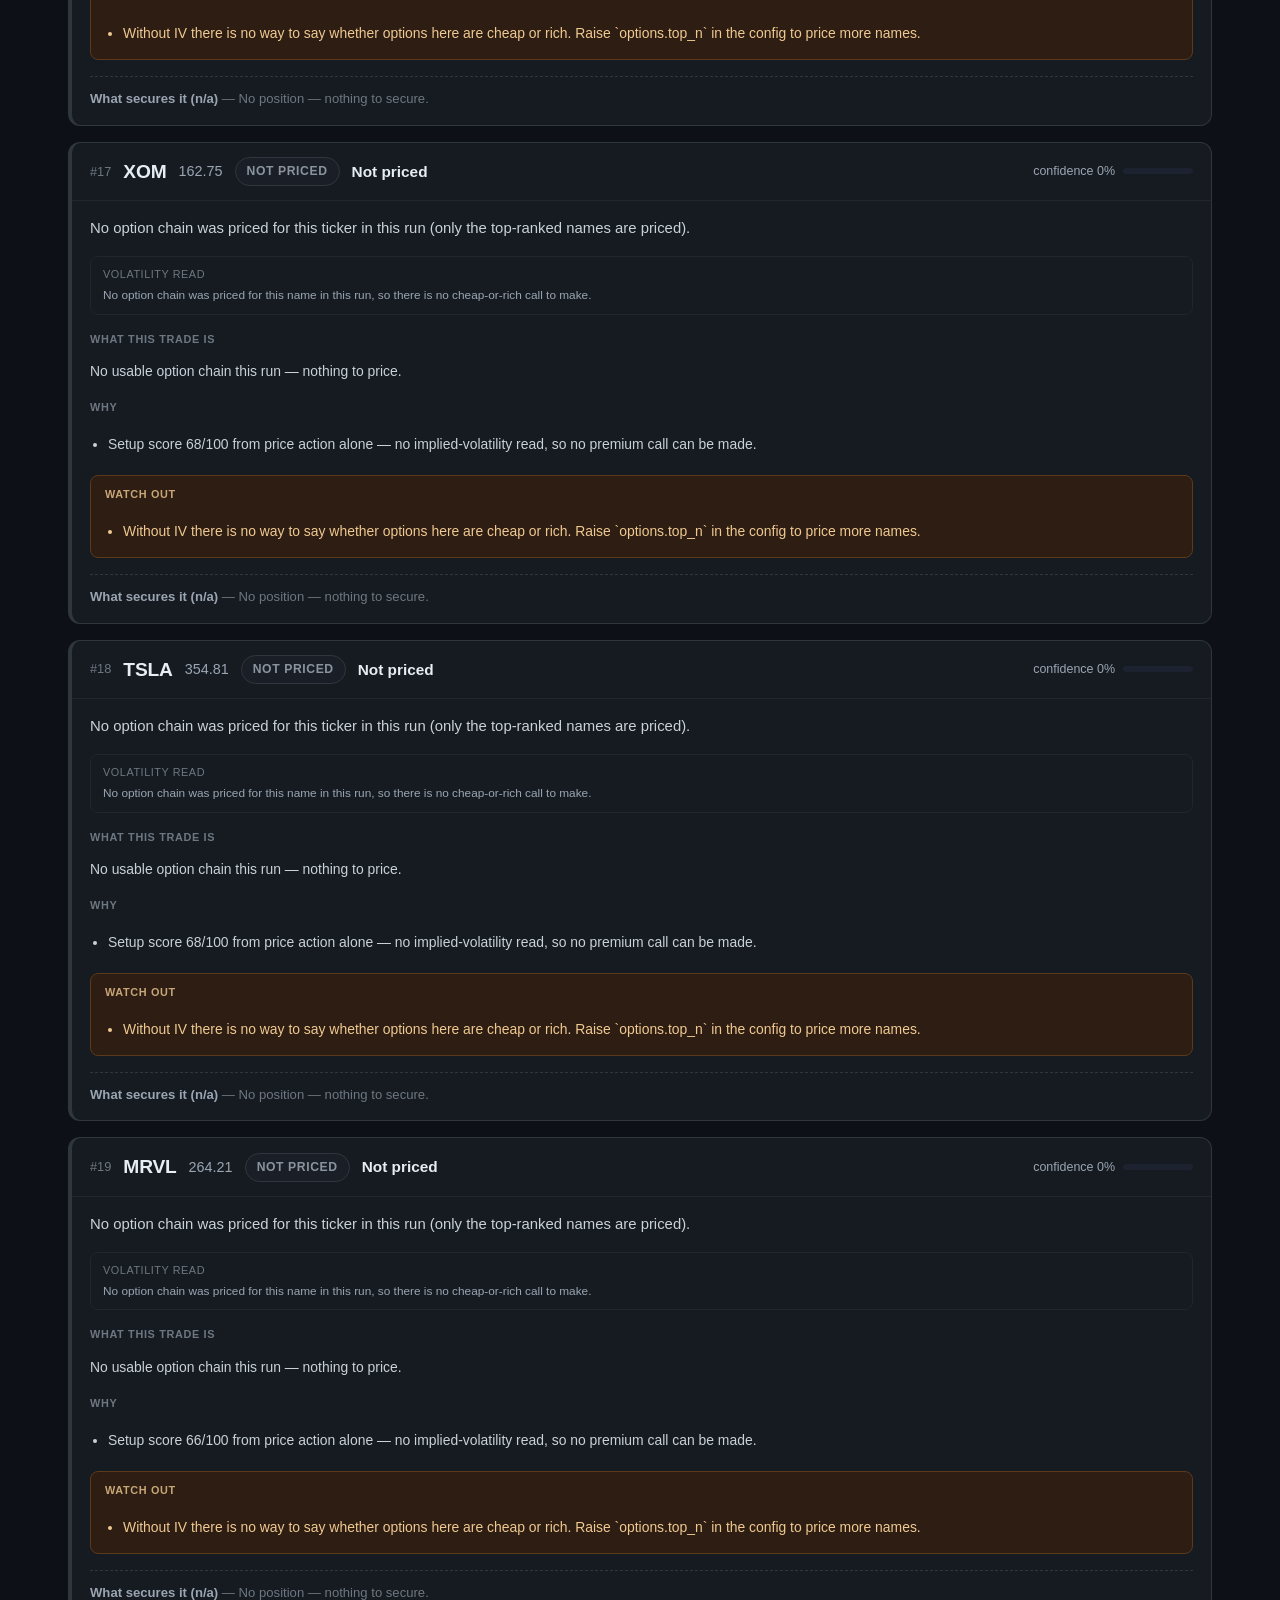
==== commit d583ebd8: "Dashboard: a Spread pricer tab — limit ladder, fair value, EV and strike ranking A calculator over q" ====
--- a/public/index.html
+++ b/public/index.html
@@ -37,6 +37,7 @@
   <nav class="tabs" role="tablist" aria-label="Views">
     <button id="tab-playbook" data-tab="playbook" role="tab" aria-selected="true" aria-controls="panel-playbook">What to do</button>
     <button id="tab-spreads" data-tab="spreads" role="tab" aria-selected="false" aria-controls="panel-spreads">Spreads</button>
+    <button id="tab-pricer" data-tab="pricer" role="tab" aria-selected="false" aria-controls="panel-pricer">Spread pricer</button>
     <button id="tab-scanner" data-tab="scanner" role="tab" aria-selected="false" aria-controls="panel-scanner">Scanner</button>
     <button id="tab-charts" data-tab="charts" role="tab" aria-selected="false" aria-controls="panel-charts">Charts</button>
     <button id="tab-repeat" data-tab="repeat" role="tab" aria-selected="false" aria-controls="panel-repeat">Repeat test</button>
@@ -96,6 +97,55 @@
         Long-dated options are listed on January cycles, so the expiry nearest 13 months out can sit
         anywhere from ~9 to ~18 months away. The real days-to-expiry is in every row.
       </p>
+    </section>
+
+    <!-- ---------------------------------------------------------- pricer -->
+    <!-- A calculator over quotes the reader pastes; nothing is fetched and nothing
+         leaves the browser. Maths in assets/pricer.js, wiring in app/pricer-tab.js. -->
+    <section id="panel-pricer" class="panel" data-tab="pricer" role="tabpanel" aria-labelledby="tab-pricer" hidden>
+      <div class="lede">
+        Price a vertical spread from your broker's live quotes. Paste one expiry's chain — calls or puts —
+        and pick two strikes: you get a <b>ladder of limit prices</b> from mid to natural, a <b>model fair
+        value</b> that says how far down the ladder is still worth going, the <b>probabilities and expected
+        value</b> at every rung, and every strike pair in the chain <b>ranked</b>. Nothing is sent anywhere;
+        what you type is kept in this browser only.
+      </div>
+      <div class="controls">
+        <label class="ctl"><span>Underlying price</span>
+          <input id="pr-spot" type="number" min="0" step="0.01" inputmode="decimal"></label>
+        <label class="ctl"><span>Days to expiry</span>
+          <input id="pr-days" type="number" min="1" step="1" inputmode="numeric"></label>
+        <label class="ctl"><span>Interest rate, %</span>
+          <input id="pr-rate" type="number" step="0.1" value="4" inputmode="decimal"></label>
+        <label class="ctl"><span>Dividend yield, %</span>
+          <input id="pr-div" type="number" step="0.1" value="0" inputmode="decimal"></label>
+        <div class="ctl"><span>Options</span>
+          <div class="filters" role="group" aria-label="Calls or puts" id="pr-right">
+            <button class="chip" data-right="put" aria-pressed="true">Puts</button>
+            <button class="chip" data-right="call" aria-pressed="false">Calls</button>
+          </div>
+        </div>
+        <label class="ctl"><span>Your volatility, % (optional)</span>
+          <input id="pr-vol" type="number" min="0" step="0.5" placeholder="chain ATM IV" inputmode="decimal"></label>
+        <label class="ctl wide pr-chainctl"><span>Chain — one strike per line: strike, bid, ask, IV % (IV optional)</span>
+          <textarea id="pr-chain" rows="7" spellcheck="false"
+            placeholder="95, 1.70, 1.85&#10;100, 3.30, 3.45&#10;105, 5.85, 6.10, 31.5"></textarea></label>
+        <div class="ctl"><span>&nbsp;</span><button class="chip" id="pr-example" type="button">Load an example</button></div>
+      </div>
+      <div id="pr-out" aria-live="polite"></div>
+      <h2>How it works</h2>
+      <div class="panelcard">
+        <p><b>Ladder.</b> Mid is halfway between bid and ask on each leg — the price a screen shows and nobody
+        is promised. Natural is selling every bid and buying every ask — the price you can always get. The
+        planned fill, a third of the way from mid to natural, is what the scanner assumes everywhere else.</p>
+        <p><b>Fair value.</b> Both legs priced by Black-Scholes at one volatility: yours if you enter it,
+        otherwise the chain's at-the-money IV. Where the chain gives no IV, it is solved from each strike's
+        mid. A strike whose price no volatility can produce is shown and left out.</p>
+        <p><b>Expected value</b> is fair value against the price you trade at, per spread. It is zero at fair
+        value by construction, so it measures how much a given limit gives away (or gains) against the model —
+        never more trustworthy than the volatility you feed it. Probabilities are at expiry, lognormal, same
+        volatility; early exits and assignment are not modelled.</p>
+      </div>
     </section>
 
     <!-- -------------------------------------------------------- scanner -->
@@ -440,12 +490,16 @@
 <!-- The Market regime tab's table and chart builders; needs render.js above.
      Its own file so tests/test_regime_js.py can run it under node. -->
 <script src="assets/regime.js"></script>
+<!-- The Spread pricer's maths; needs render.js above. Its own file so
+     tests/test_pricer_js.py can run it under node. -->
+<script src="assets/pricer.js"></script>
 <!-- The page itself, one file per part of it, in this order: core.js first
      (shared helpers and state on window.SpreadApp), boot.js last (starts it). -->
 <script src="assets/app/core.js"></script>
 <script src="assets/app/playbook.js"></script>
 <script src="assets/app/scanner.js"></script>
 <script src="assets/app/spreads.js"></script>
+<script src="assets/app/pricer-tab.js"></script>
 <script src="assets/app/charts.js"></script>
 <script src="assets/app/repeat.js"></script>
 <script src="assets/app/backtest-tab.js"></script>
--- a/public/assets/styles.css
+++ b/public/assets/styles.css
@@ -600,7 +600,7 @@
 .rg-bottom { list-style: none; padding: 0; margin: 10px 0; }
 .rg-bottom li { background: var(--surface); border: 1px solid var(--line); border-radius: var(--radius-sm); padding: 10px 14px; margin: 8px 0; font-size: .9rem; color: var(--text-body); }
 .rg-table td { white-space: nowrap; }
-.rg-heattable th { text-transform: none; letter-spacing: 0; font-size: .74rem; }
+table.stats.rg-heattable th { text-transform: none; letter-spacing: 0; font-size: .74rem; }
 .rg-ret.up { color: var(--up); }
 .rg-ret.down { color: var(--down); }
 .rg-chartwrap { position: relative; }
@@ -610,6 +610,7 @@
 .rg-endlabel { fill: var(--text-dim); }
 .rg-cross { stroke: var(--text-dim); stroke-width: 1; stroke-dasharray: 3 3; }
 .rg-tip { position: absolute; top: 6px; pointer-events: none; background: var(--surface-2); border: 1px solid var(--line); border-radius: var(--radius-sm); padding: 7px 10px; font-size: .78rem; min-width: 210px; z-index: 2; box-shadow: 0 4px 14px rgba(0,0,0,.35); }
+.rg-tip b, .rg-tiprow { line-height: 1.45em; }
 .rg-tiprow { display: flex; align-items: center; gap: 2px; white-space: nowrap; color: var(--text-body); }
 .rg-tiprow .r { margin-left: auto; padding-left: 12px; font-variant-numeric: tabular-nums; color: var(--text); }
 .rg-legend { display: flex; flex-wrap: wrap; gap: 6px 16px; font-size: .8rem; color: var(--text-dim); margin: 6px 0 4px; }
@@ -625,4 +626,33 @@
 .rg-note { font-size: .86rem; color: var(--warn); margin: 6px 0; }
 .rg-glossary li { font-size: .88rem; color: var(--text-body); margin: 4px 0; }
 /* On a phone the tooltip would cover the chart it explains; put it under it. */
-@media (max-width: 600px) { .rg-tip { position: static; margin-top: 6px; box-shadow: none; } }
+@media (max-width: 600px) {
+  /* Under the chart, with its space reserved (regime-tab.js toggles visibility,
+     not display), so a touch that starts a scroll does not shift the page. */
+  .rg-tip { position: static; margin-top: 6px; box-shadow: none; box-sizing: content-box;
+            height: calc(var(--tip-rows, 2) * 1.45em); overflow: hidden; }
+}
+
+/* ---------------------------------------------------------- Spread pricer tab */
+#panel-pricer h2 { margin-top: 26px; }
+.pr-chainctl textarea {
+  background: var(--surface-2); border: 1px solid var(--line); color: var(--text); border-radius: var(--radius-sm);
+  padding: 8px 10px; font: .85rem/1.5 var(--mono); width: 100%; resize: vertical; min-height: 120px;
+}
+.pr-chainctl textarea:focus { outline: none; border-color: var(--link); }
+.pr-chainctl { grid-column: 1 / -1; }
+.pr-vol { font-size: 1.05rem; font-variant-numeric: tabular-nums; }
+.pr-volnote { font-size: .76rem; }
+.pr-cards { display: grid; grid-template-columns: repeat(auto-fit, minmax(150px, 1fr)); gap: 10px; margin: 6px 0 4px; }
+.pr-card { background: var(--surface); border: 1px solid var(--line); border-radius: var(--radius-sm); padding: 10px 14px; }
+.pr-card span { display: block; font-size: .68rem; text-transform: uppercase; letter-spacing: .04em; color: var(--text-faint); font-weight: 700; }
+.pr-card b { font-size: 1.15rem; font-variant-numeric: tabular-nums; }
+.pr-table td { white-space: nowrap; }
+.pr-table th.r { text-align: right; }
+.pr-table tr.pr-planned td { background: var(--surface-2); }
+.pr-ev.up { color: var(--up); } .pr-ev.down { color: var(--down); }
+.pr-bad { color: var(--warn); font-size: .78rem; }
+.pr-note { font-size: .86rem; color: var(--warn); }
+.pr-small { font-size: .82rem; }
+.pr-errors { font-size: .82rem; color: var(--warn); margin: 0 0 10px; }
+.pr-use { padding: 3px 10px; font-size: .78rem; }
